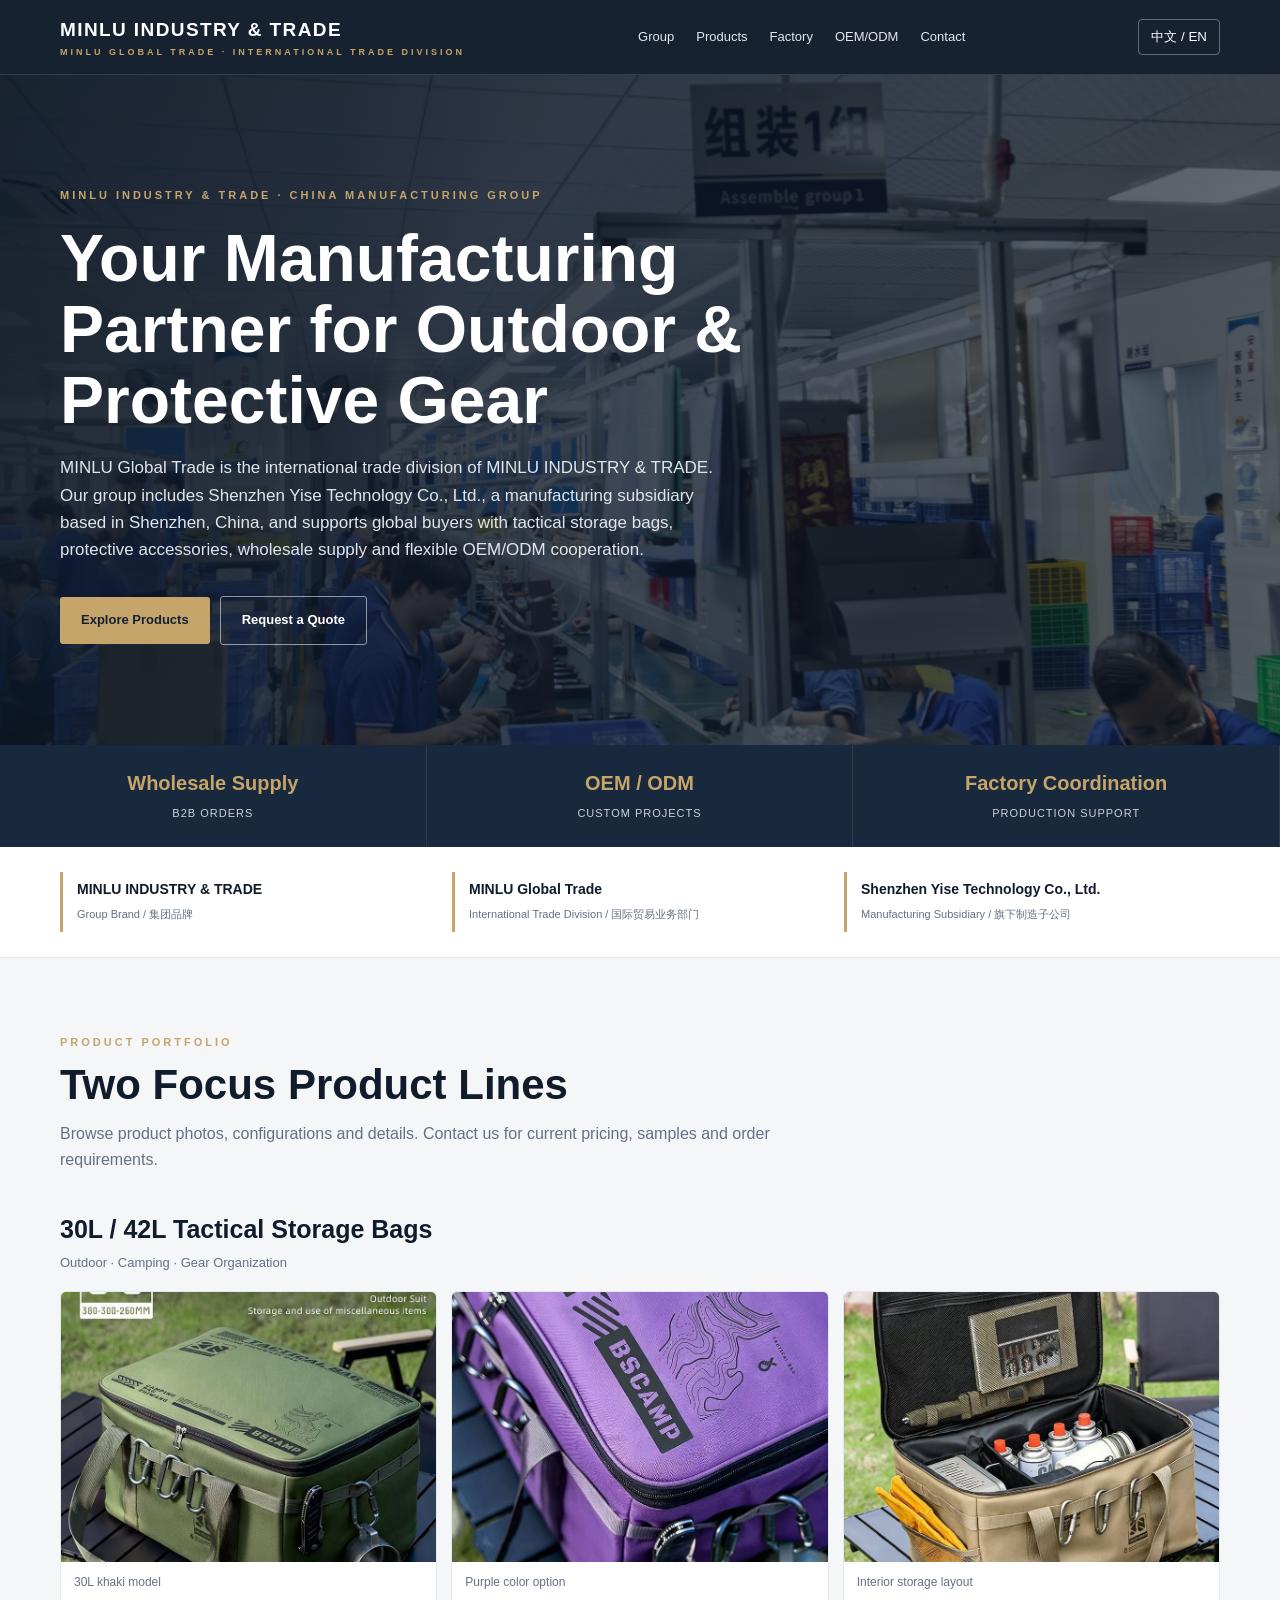
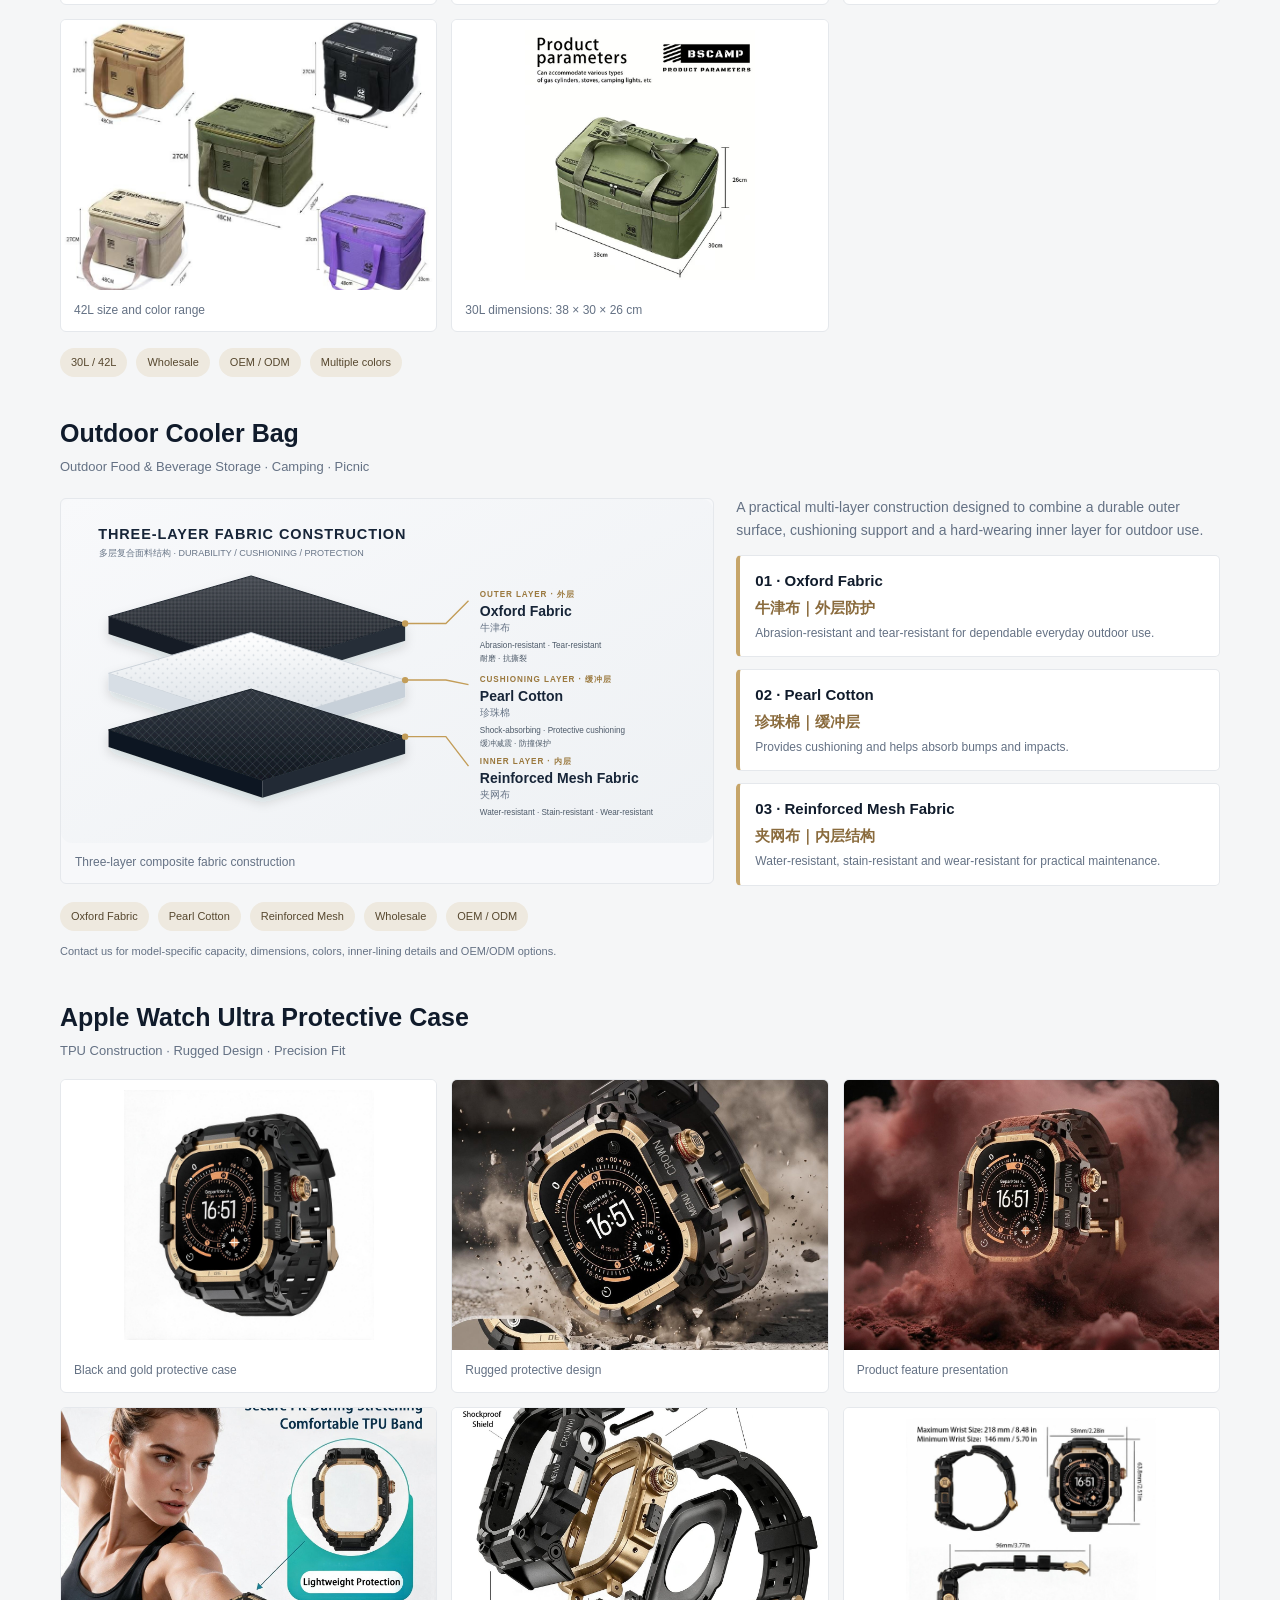
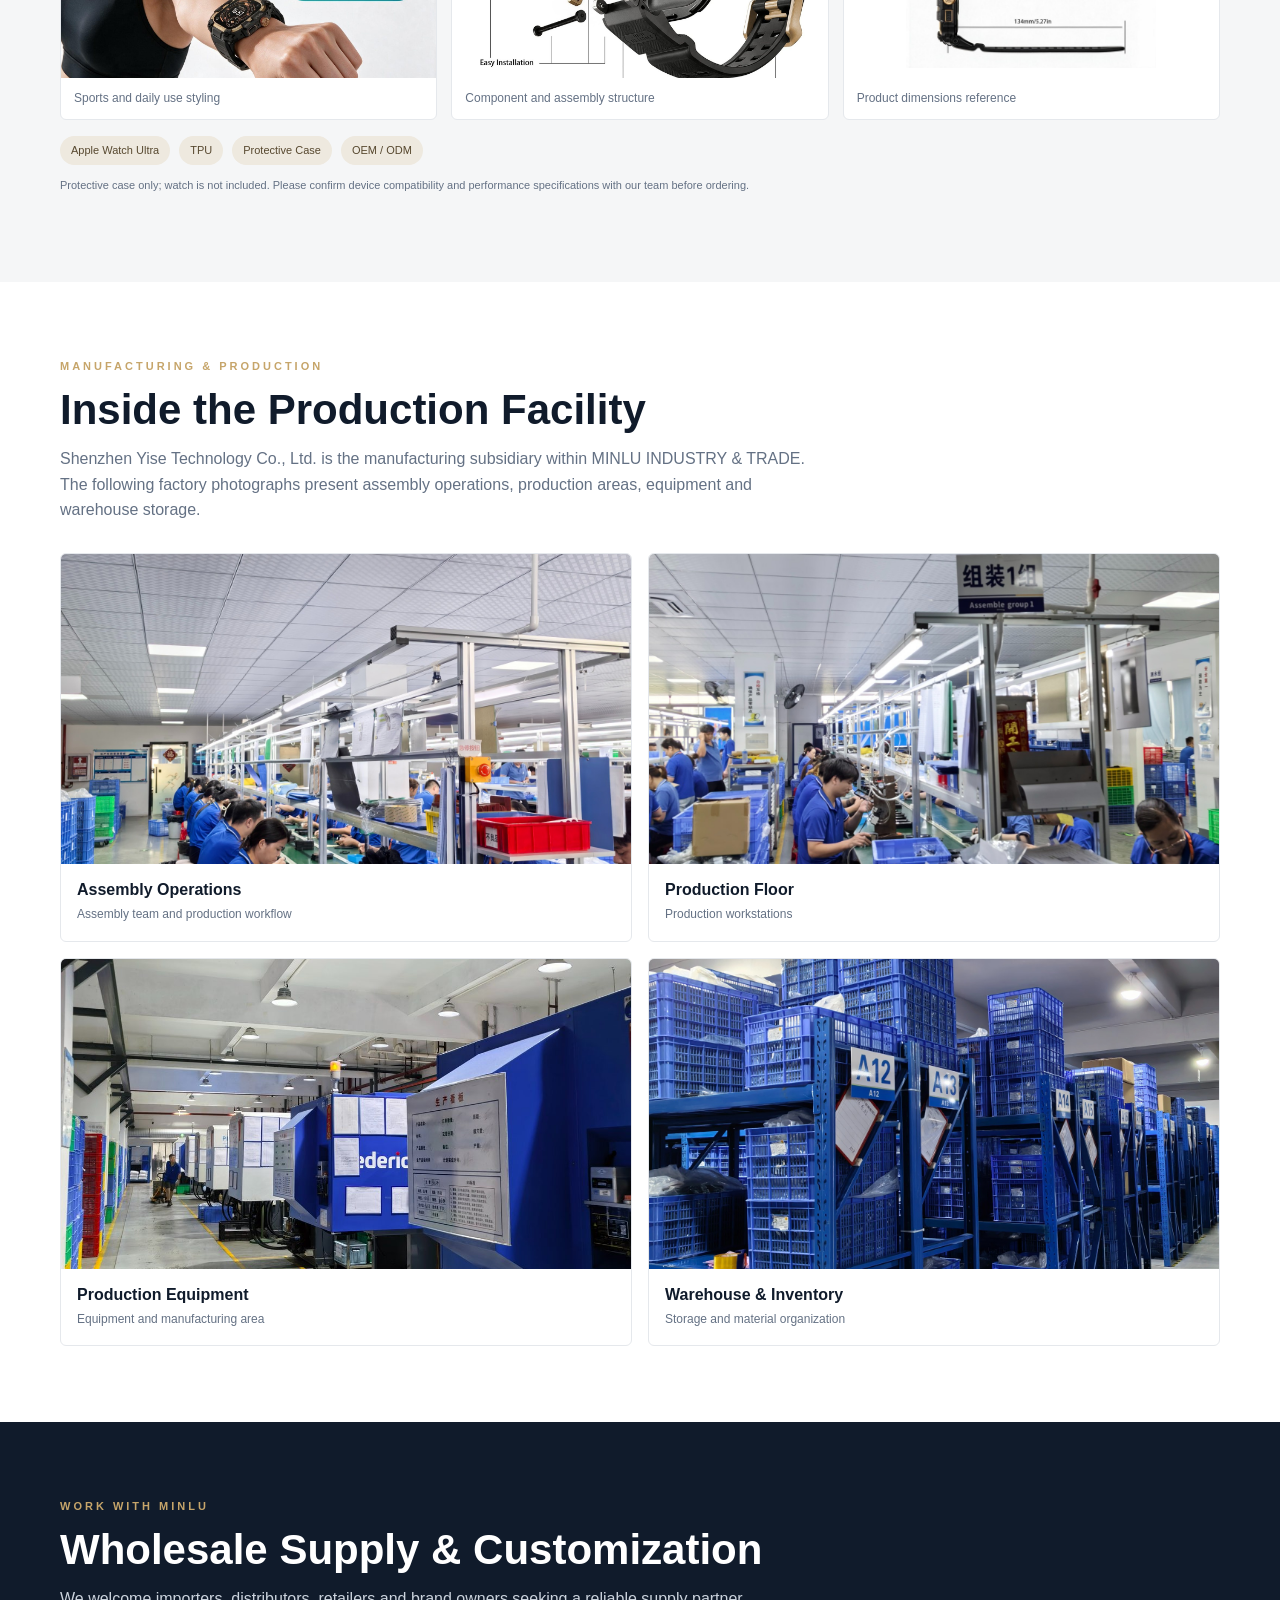
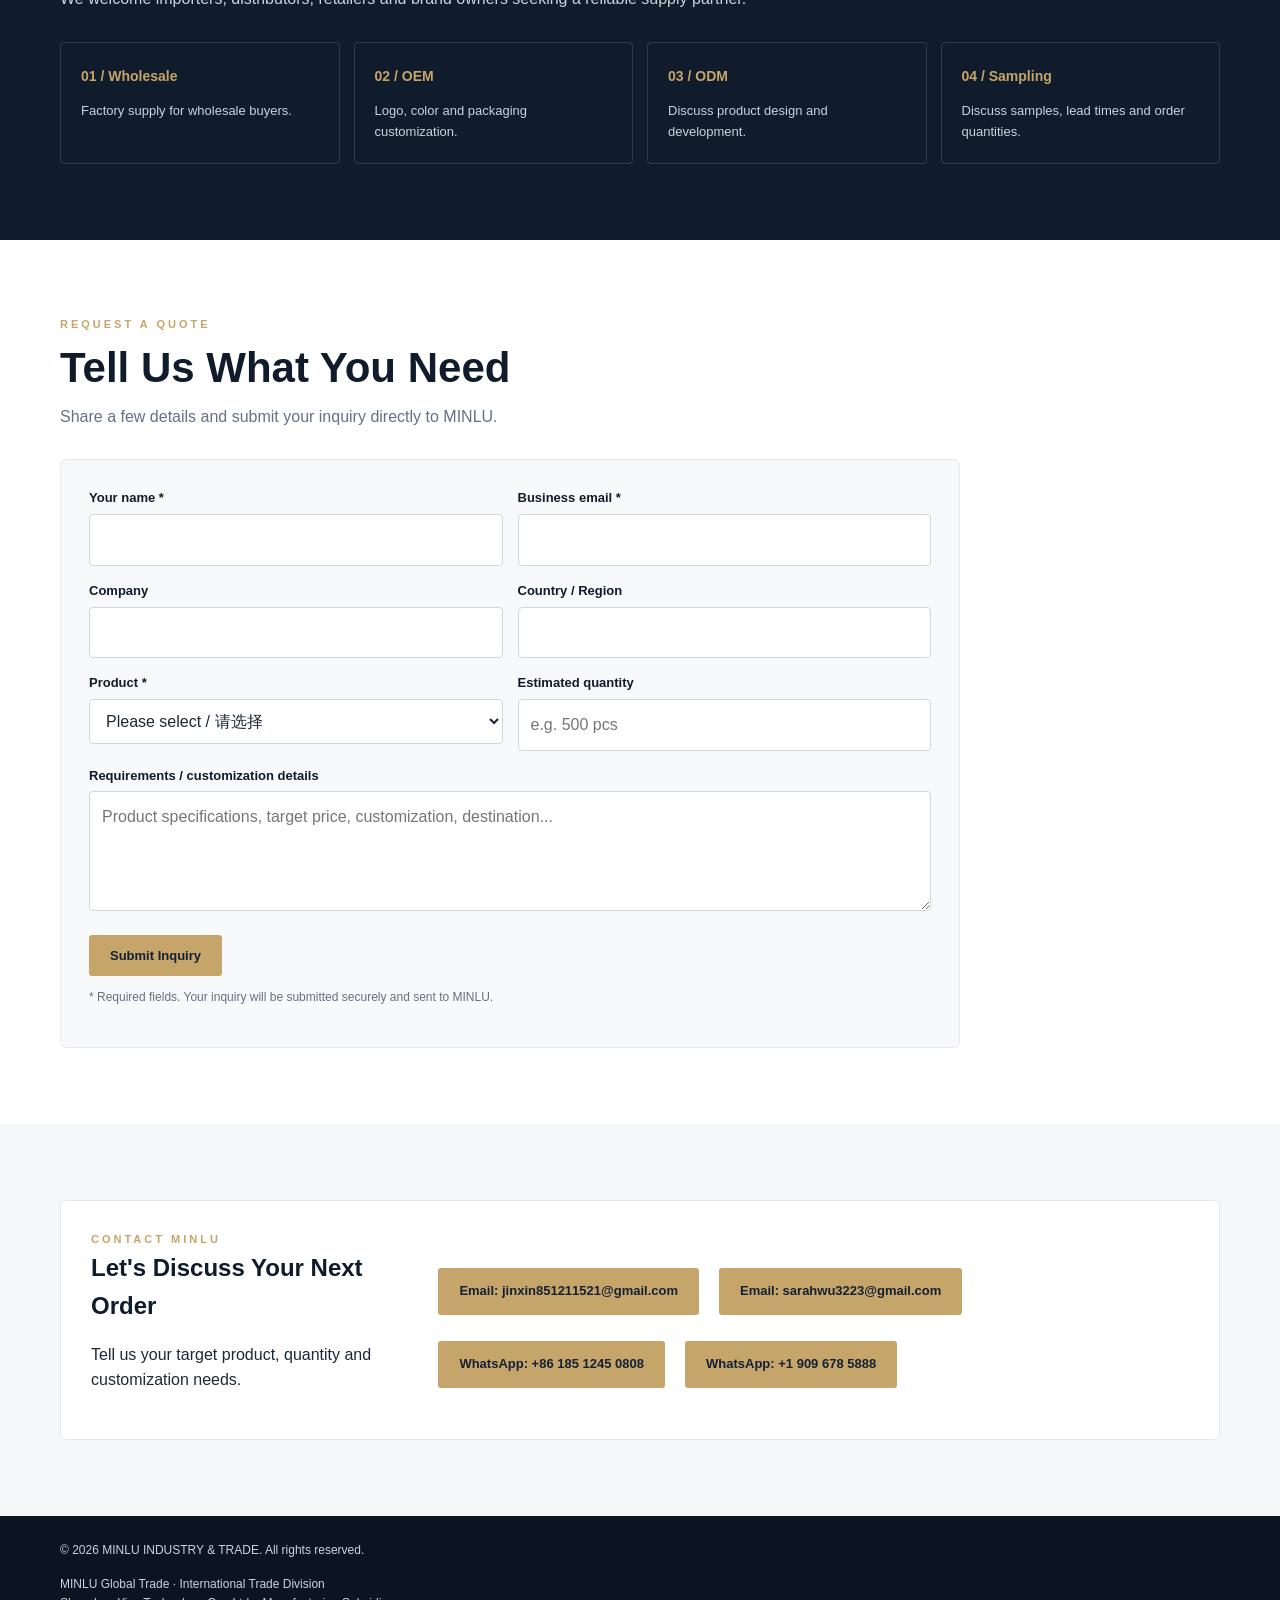
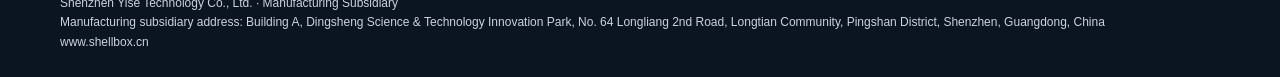
==== index.html @ e78713aa "Add outdoor cooler bag material section to MINLU website" ====
<!doctype html>
<html lang="en">
<head>
<meta charset="utf-8"><meta name="viewport" content="width=device-width, initial-scale=1">
<meta name="description" content="MINLU INDUSTRY & TRADE connects global B2B buyers with MINLU Global Trade, its international trade division, and Shenzhen Yise Technology Co., Ltd., its manufacturing subsidiary. Wholesale and OEM/ODM enquiries welcome.">
<meta name="robots" content="index,follow,max-image-preview:large">
<link rel="canonical" href="https://sarahwu3223.github.io/GLOBAL-TRADE-EMPIRE/">
<meta property="og:type" content="website">
<meta property="og:site_name" content="MINLU INDUSTRY &amp; TRADE">
<meta property="og:title" content="MINLU INDUSTRY &amp; TRADE | MINLU Global Trade — Outdoor Bags &amp; Protective Cases">
<meta property="og:description" content="B2B wholesale and OEM/ODM supply of tactical storage bags, outdoor cooler bags and Apple Watch Ultra protective cases for importers, distributors and retailers.">
<meta property="og:url" content="https://sarahwu3223.github.io/GLOBAL-TRADE-EMPIRE/">
<meta property="og:image" content="https://sarahwu3223.github.io/GLOBAL-TRADE-EMPIRE/bag-30l-khaki.jpg">
<meta name="twitter:card" content="summary_large_image">
<meta name="twitter:title" content="MINLU INDUSTRY &amp; TRADE | MINLU Global Trade — Outdoor Bags &amp; Protective Cases">
<meta name="twitter:description" content="B2B wholesale and OEM/ODM supply of tactical storage bags and Apple Watch Ultra protective cases.">
<meta name="twitter:image" content="https://sarahwu3223.github.io/GLOBAL-TRADE-EMPIRE/bag-30l-khaki.jpg">
<title>MINLU INDUSTRY &amp; TRADE | MINLU Global Trade — Tactical Storage Bags &amp; Protective Cases</title>
<script type="application/ld+json">
{
  "@context": "https://schema.org",
  "@type": "Organization",
  "name": "MINLU INDUSTRY & TRADE",
  "alternateName": "MINLU Global Trade",
  "department": {
    "@type": "Organization",
    "name": "MINLU Global Trade",
    "description": "International trade division of MINLU INDUSTRY & TRADE",
    "url": "https://sarahwu3223.github.io/GLOBAL-TRADE-EMPIRE/"
  },
  "subOrganization": {
    "@type": "Organization",
    "name": "Shenzhen Yise Technology Co., Ltd.",
    "description": "Manufacturing subsidiary within MINLU INDUSTRY & TRADE",
    "url": "https://www.shellbox.cn",
    "address": {
      "@type": "PostalAddress",
      "streetAddress": "Building A, Dingsheng Science & Technology Innovation Park, No. 64 Longliang 2nd Road, Longtian Community",
      "addressLocality": "Shenzhen",
      "addressRegion": "Guangdong",
      "addressCountry": "CN"
    }
  },
  "url": "https://sarahwu3223.github.io/GLOBAL-TRADE-EMPIRE/",
  "description": "China-based B2B supplier of tactical storage bags and Apple Watch Ultra protective cases, offering wholesale supply and OEM/ODM cooperation.",
  "areaServed": [
    {"@type": "Country", "name": "United States"},
    {"@type": "Country", "name": "Canada"}
  ],
  "knowsAbout": [
    "30L tactical storage bags",
    "Outdoor storage bags",
    "Apple Watch Ultra protective cases",
    "Wholesale supply",
    "OEM and ODM"
  ]
}
</script>
<style>
:root{--navy:#101b2b;--navy2:#18283d;--gold:#c6a56a;--ink:#1d2733;--muted:#647184;--paper:#f5f6f7;--line:#e5e8ec}*{box-sizing:border-box}html{scroll-behavior:smooth}body{margin:0;font-family:Inter,Arial,Helvetica,sans-serif;color:var(--ink);line-height:1.6;background:#fff}a{color:inherit;text-decoration:none}.wrap{width:min(1160px,92%);margin:auto}header{position:sticky;top:0;z-index:20;background:rgba(16,27,43,.97);color:white;border-bottom:1px solid #ffffff20}.nav{min-height:74px;display:flex;align-items:center;justify-content:space-between;gap:20px}.brand{font-size:19px;font-weight:800;letter-spacing:1.4px}.brand small{display:block;font-size:9px;letter-spacing:3px;color:var(--gold)}nav{display:flex;gap:22px;align-items:center;font-size:13px;color:#e4e8ed}nav a:hover{color:var(--gold)}.lang{border:1px solid #ffffff55;background:transparent;color:white;padding:8px 12px;border-radius:4px;cursor:pointer}.hero{background:linear-gradient(100deg,rgba(12,23,37,.93),rgba(12,23,37,.62)),url('factory-production-line.jpg') center 48%/cover;color:white;padding:112px 0 100px}.eyebrow{color:var(--gold);letter-spacing:3px;text-transform:uppercase;font-size:11px;font-weight:700}.hero h1{font-size:clamp(38px,5.2vw,66px);line-height:1.08;max-width:800px;margin:18px 0}.hero p{max-width:670px;color:#e0e5eb;font-size:17px}.btn{display:inline-block;padding:13px 21px;background:var(--gold);color:#142033;font-weight:800;border-radius:3px;margin:16px 10px 0 0;font-size:13px}.btn.outline{background:transparent;color:white;border:1px solid #ffffff88}.stats{display:grid;grid-template-columns:repeat(3,1fr);background:var(--navy2);color:white}.stat{padding:22px 12px;text-align:center;border-right:1px solid #ffffff18}.stat strong{display:block;font-size:20px;color:var(--gold)}.stat span{font-size:11px;color:#cbd3dd;letter-spacing:1px;text-transform:uppercase}section{padding:76px 0}.section-head{max-width:760px;margin-bottom:30px}.section-head h2{font-size:clamp(28px,3.5vw,42px);line-height:1.15;margin:10px 0 12px;color:var(--navy)}.section-head p{color:var(--muted);margin:0}.products{background:var(--paper)}.product-block{margin:36px 0 0}.product-title{display:flex;justify-content:space-between;align-items:end;gap:20px;margin-bottom:18px}.product-title h3{font-size:25px;color:var(--navy);margin:0}.product-title p{color:var(--muted);font-size:13px;margin:4px 0 0}.gallery{display:grid;grid-template-columns:repeat(3,minmax(0,1fr));gap:14px}.gallery figure{margin:0;background:white;border:1px solid var(--line);border-radius:6px;overflow:hidden}.gallery img{display:block;width:100%;height:270px;object-fit:cover;background:#fff}.gallery .contain{object-fit:contain;padding:10px}.gallery figcaption{padding:11px 13px;font-size:12px;color:var(--muted)}.product-info{display:flex;flex-wrap:wrap;gap:9px;margin-top:16px}.tag{background:#eee9df;color:#57482f;border-radius:20px;padding:6px 11px;font-size:11px}.factory-grid{display:grid;grid-template-columns:repeat(2,minmax(0,1fr));gap:16px}.factory-card{border:1px solid var(--line);border-radius:6px;overflow:hidden}.factory-card img{display:block;width:100%;height:310px;object-fit:cover}.factory-card div{padding:13px 16px}.factory-card b{color:var(--navy)}.factory-card p{font-size:12px;color:var(--muted);margin:3px 0}.capabilities{background:var(--navy);color:white}.capabilities .section-head h2{color:white}.capabilities .section-head p{color:#cbd3dd}.cap-grid{display:grid;grid-template-columns:repeat(4,1fr);gap:14px}.cap{border:1px solid #ffffff25;padding:20px;border-radius:4px}.cap strong{color:var(--gold);font-size:14px}.cap p{color:#cbd3dd;font-size:13px;margin-bottom:0}.contact{background:#f5f6f7}.contact-box{background:white;padding:30px;border:1px solid var(--line);border-radius:5px;display:flex;justify-content:space-between;align-items:center;gap:25px}.contact-box h2{margin:0;color:var(--navy)}footer{background:#0b1421;color:#cbd3dd;padding:25px 0;font-size:12px}footer .wrap{display:flex;justify-content:space-between;gap:15px;flex-wrap:wrap}.zh{display:none}body.cn .en{display:none}body.cn .zh{display:inline}body.cn .zh.block{display:block}body.cn .en.block{display:none}.group-bar{padding:25px 0;background:#fff;border-bottom:1px solid var(--line)}.group-bar .wrap{display:grid;grid-template-columns:repeat(3,minmax(0,1fr));gap:16px}.group-unit{border-left:3px solid var(--gold);padding:6px 0 6px 14px}.group-unit b{display:block;color:var(--navy);font-size:14px}.group-unit span{font-size:11px;color:var(--muted)}.note{font-size:11px;color:var(--muted);margin-top:12px}
@media(max-width:760px){.group-bar .wrap{grid-template-columns:1fr}.nav{padding:13px 0;flex-wrap:wrap}nav{order:3;width:100%;overflow:auto;gap:16px;padding-bottom:4px}.hero{padding:75px 0}.stats{grid-template-columns:1fr}.gallery{grid-template-columns:repeat(2,minmax(0,1fr))}.gallery img{height:210px}.factory-grid{grid-template-columns:1fr}.factory-card img{height:240px}.cap-grid{grid-template-columns:repeat(2,1fr)}section{padding:55px 0}.contact-box{display:block}.product-title{display:block}}

.inquiry{background:#fff}.inquiry-card{max-width:900px;background:#f8f9fa;border:1px solid var(--line);border-radius:7px;padding:28px}.inquiry-grid{display:grid;grid-template-columns:repeat(2,minmax(0,1fr));gap:15px}.inquiry-field label{display:block;font-size:13px;font-weight:700;color:var(--navy);margin-bottom:5px}.inquiry-field input,.inquiry-field select,.inquiry-field textarea{width:100%;padding:12px;border:1px solid #cfd6df;border-radius:4px;background:white;font:inherit;color:var(--ink)}.inquiry-field textarea{min-height:120px;resize:vertical}.inquiry-field.full{grid-column:1/-1}.inquiry-submit{border:0;cursor:pointer}.inquiry-hint{font-size:12px;color:var(--muted);margin:12px 0 0}
@media(max-width:760px){.inquiry-grid{grid-template-columns:1fr}.inquiry-field.full{grid-column:auto}.inquiry-card{padding:18px}}

.material-layout{display:grid;grid-template-columns:minmax(0,1.15fr) minmax(280px,.85fr);gap:22px;align-items:center;margin-top:18px}.material-visual{margin:0;background:#f7f8fa;border:1px solid var(--line);border-radius:6px;overflow:hidden}.material-visual img{display:block;width:100%;height:auto;object-fit:contain}.material-visual figcaption{padding:10px 14px;color:var(--muted);font-size:12px}.material-copy{display:grid;gap:12px}.material-intro{color:var(--muted);font-size:14px;margin-bottom:2px}.material-layer{border:1px solid var(--line);border-left:4px solid var(--gold);border-radius:5px;padding:13px 15px;background:#fff}.material-layer h4{margin:0 0 4px;color:var(--navy);font-size:15px}.material-layer p{margin:0;color:var(--muted);font-size:12px}.material-layer .cn{display:block;color:#8a6b3d;margin-top:3px}
@media(max-width:760px){.material-layout{grid-template-columns:1fr}}
</style>
</head>
<body>
<header><div class="wrap nav"><a class="brand" href="#top">MINLU INDUSTRY &amp; TRADE<small>MINLU GLOBAL TRADE · INTERNATIONAL TRADE DIVISION</small></a><nav><a href="#group"><span class="en">Group</span><span class="zh">集团介绍</span></a><a href="#products"><span class="en">Products</span><span class="zh">产品中心</span></a><a href="#factory"><span class="en">Factory</span><span class="zh">工厂实力</span></a><a href="#custom"><span class="en">OEM/ODM</span><span class="zh">定制服务</span></a><a href="#contact"><span class="en">Contact</span><span class="zh">联系我们</span></a></nav><button class="lang" onclick="toggleLang()">中文 / EN</button></div></header>
<main id="top">
<div class="hero"><div class="wrap"><div class="eyebrow"><span class="en">MINLU INDUSTRY & TRADE · CHINA MANUFACTURING GROUP</span><span class="zh">中国制造 · 全球供货</span></div><h1><span class="en">Your Manufacturing Partner for Outdoor & Protective Gear</span><span class="zh">户外装备与防护产品制造合作伙伴</span></h1><p><span class="en">MINLU Global Trade is the international trade division of MINLU INDUSTRY & TRADE. Our group includes Shenzhen Yise Technology Co., Ltd., a manufacturing subsidiary based in Shenzhen, China, and supports global buyers with tactical storage bags, protective accessories, wholesale supply and flexible OEM/ODM cooperation.</span><span class="zh">MINLU Global Trade 是 MINLU INDUSTRY & TRADE 旗下国际贸易业务部门。集团旗下拥有位于中国深圳的制造子公司深圳市艺色科技有限公司，面向全球采购商提供战术收纳包、防护配件、批发供货及灵活的 OEM/ODM 合作服务。</span></p><a class="btn" href="#products"><span class="en">Explore Products</span><span class="zh">查看产品</span></a><a class="btn outline" href="#inquiry"><span class="en">Request a Quote</span><span class="zh">获取报价</span></a></div></div>
<div class="stats"><div class="stat"><strong>Wholesale Supply</strong><span><span class="en">B2B Orders</span><span class="zh">批发供货</span></span></div><div class="stat"><strong>OEM / ODM</strong><span><span class="en">Custom Projects</span><span class="zh">产品定制</span></span></div><div class="stat"><strong>Factory Coordination</strong><span><span class="en">Production Support</span><span class="zh">生产对接</span></span></div></div>
<div class="group-bar" id="group"><div class="wrap"><div class="group-unit"><b>MINLU INDUSTRY &amp; TRADE</b><span>Group Brand / 集团品牌</span></div><div class="group-unit"><b>MINLU Global Trade</b><span>International Trade Division / 国际贸易业务部门</span></div><div class="group-unit"><b>Shenzhen Yise Technology Co., Ltd.</b><span>Manufacturing Subsidiary / 旗下制造子公司</span></div></div></div>
<section class="products" id="products"><div class="wrap"><div class="section-head"><div class="eyebrow">PRODUCT PORTFOLIO</div><h2><span class="en">Two Focus Product Lines</span><span class="zh">两大核心产品系列</span></h2><p><span class="en">Browse product photos, configurations and details. Contact us for current pricing, samples and order requirements.</span><span class="zh">查看产品实拍、款式及细节。欢迎咨询最新价格、样品及订单要求。</span></p></div>
<div class="product-block"><div class="product-title"><div><h3>30L / 42L Tactical Storage Bags</h3><p><span class="en">Outdoor · Camping · Gear Organization</span><span class="zh">户外 · 露营 · 装备收纳</span></p></div></div><div class="gallery">
<figure><img src="bag-30l-khaki.jpg" alt="Khaki 30L tactical storage bag"><figcaption><span class="en">30L khaki model</span><span class="zh">30L 卡其色款</span></figcaption></figure>
<figure><img src="bag-30l-purple.jpg" alt="Purple tactical storage bag"><figcaption><span class="en">Purple color option</span><span class="zh">紫色款式</span></figcaption></figure>
<figure><img src="bag-30l-interior.jpg" alt="Interior compartments and storage capacity"><figcaption><span class="en">Interior storage layout</span><span class="zh">内部收纳空间</span></figcaption></figure>
<figure><img src="bag-42l-colors.jpg" alt="42L storage bag color range"><figcaption><span class="en">42L size and color range</span><span class="zh">42L 尺寸及颜色选择</span></figcaption></figure>
<figure><img class="contain" src="bag-30l-dimensions.jpg" alt="30L tactical storage bag dimensions"><figcaption><span class="en">30L dimensions: 38 × 30 × 26 cm</span><span class="zh">30L 尺寸：38 × 30 × 26 厘米</span></figcaption></figure>
</div><div class="product-info"><span class="tag">30L / 42L</span><span class="tag">Wholesale</span><span class="tag">OEM / ODM</span><span class="tag"><span class="en">Multiple colors</span><span class="zh">多种颜色</span></span></div></div>
<div class="product-block"><div class="product-title"><div><h3>Outdoor Cooler Bag</h3><p><span class="en">Outdoor Food & Beverage Storage · Camping · Picnic</span><span class="zh">户外保温收纳 · 食品饮料收纳 · 露营野餐</span></p></div></div><div class="material-layout"><figure class="material-visual"><img src="cooler-bag-materials.svg" alt="Three-layer protective fabric construction: Oxford fabric, pearl cotton and reinforced mesh fabric"><figcaption><span class="en">Three-layer composite fabric construction</span><span class="zh">三层复合面料结构示意</span></figcaption></figure><div class="material-copy"><div class="material-intro"><span class="en">A practical multi-layer construction designed to combine a durable outer surface, cushioning support and a hard-wearing inner layer for outdoor use.</span><span class="zh">采用多层复合结构，结合外层耐用防护、中间缓冲支撑及内层耐磨材质，满足户外使用需求。</span></div><div class="material-layer"><h4>01 · Oxford Fabric <span class="cn">牛津布｜外层防护</span></h4><p><span class="en">Abrasion-resistant and tear-resistant for dependable everyday outdoor use.</span><span class="zh">耐磨、抗撕裂，提升产品外层耐用性。</span></p></div><div class="material-layer"><h4>02 · Pearl Cotton <span class="cn">珍珠棉｜缓冲层</span></h4><p><span class="en">Provides cushioning and helps absorb bumps and impacts.</span><span class="zh">提供缓冲减震作用，帮助减轻碰撞带来的影响。</span></p></div><div class="material-layer"><h4>03 · Reinforced Mesh Fabric <span class="cn">夹网布｜内层结构</span></h4><p><span class="en">Water-resistant, stain-resistant and wear-resistant for practical maintenance.</span><span class="zh">具备防水、耐污、耐磨特性，便于日常维护。</span></p></div></div></div><div class="product-info"><span class="tag">Oxford Fabric</span><span class="tag">Pearl Cotton</span><span class="tag">Reinforced Mesh</span><span class="tag">Wholesale</span><span class="tag">OEM / ODM</span></div><p class="note"><span class="en">Contact us for model-specific capacity, dimensions, colors, inner-lining details and OEM/ODM options.</span><span class="zh">欢迎咨询具体款式的容量、尺寸、颜色、内衬细节及 OEM/ODM 定制方案。</span></p></div>
<div class="product-block"><div class="product-title"><div><h3>Apple Watch Ultra Protective Case</h3><p><span class="en">TPU Construction · Rugged Design · Precision Fit</span><span class="zh">TPU 结构 · 坚固设计 · 精密贴合</span></p></div></div><div class="gallery">
<figure><img class="contain" src="watch-case-main.jpg" alt="Apple Watch Ultra protective case main product image"><figcaption><span class="en">Black and gold protective case</span><span class="zh">黑金款保护壳</span></figcaption></figure>
<figure><img src="watch-case-protection.jpg" alt="Protective case drop protection product image"><figcaption><span class="en">Rugged protective design</span><span class="zh">坚固防护设计</span></figcaption></figure>
<figure><img src="watch-case-dust.jpg" alt="Protective case dust protection product image"><figcaption><span class="en">Product feature presentation</span><span class="zh">产品功能展示</span></figcaption></figure>
<figure><img src="watch-case-sport.jpg" alt="Protective case sports use"><figcaption><span class="en">Sports and daily use styling</span><span class="zh">运动及日常佩戴展示</span></figcaption></figure>
<figure><img src="watch-case-exploded.jpg" alt="Protective case exploded assembly view"><figcaption><span class="en">Component and assembly structure</span><span class="zh">组件及装配结构</span></figcaption></figure>
<figure><img class="contain" src="watch-case-size.jpg" alt="Protective case size reference"><figcaption><span class="en">Product dimensions reference</span><span class="zh">产品尺寸参考</span></figcaption></figure>
</div><div class="product-info"><span class="tag">Apple Watch Ultra</span><span class="tag">TPU</span><span class="tag">Protective Case</span><span class="tag">OEM / ODM</span></div><p class="note"><span class="en">Protective case only; watch is not included. Please confirm device compatibility and performance specifications with our team before ordering.</span><span class="zh">产品仅为保护壳，不包含手表。下单前请与我们确认适配型号及性能规格。</span></p></div>
</div></section>
<section id="factory"><div class="wrap"><div class="section-head"><div class="eyebrow">MANUFACTURING & PRODUCTION</div><h2><span class="en">Inside the Production Facility</span><span class="zh">生产现场与工厂实力</span></h2><p><span class="en">Shenzhen Yise Technology Co., Ltd. is the manufacturing subsidiary within MINLU INDUSTRY & TRADE. The following factory photographs present assembly operations, production areas, equipment and warehouse storage.</span><span class="zh">深圳市艺色科技有限公司是 MINLU INDUSTRY & TRADE 旗下制造子公司。以下照片展示装配作业、生产区域、设备及仓储环境。</span></p></div><div class="factory-grid">
<div class="factory-card"><img src="factory-assembly-line.jpg" alt="Factory assembly line"><div><b><span class="en">Assembly Operations</span><span class="zh">产品装配作业</span></b><p><span class="en">Assembly team and production workflow</span><span class="zh">装配团队及生产流程</span></p></div></div>
<div class="factory-card"><img src="factory-production-line.jpg" alt="Factory production floor"><div><b><span class="en">Production Floor</span><span class="zh">生产车间</span></b><p><span class="en">Production workstations</span><span class="zh">生产工位现场</span></p></div></div>
<div class="factory-card"><img src="factory-equipment.jpg" alt="Factory equipment"><div><b><span class="en">Production Equipment</span><span class="zh">生产设备</span></b><p><span class="en">Equipment and manufacturing area</span><span class="zh">设备及制造区域</span></p></div></div>
<div class="factory-card"><img src="factory-warehouse.jpg" alt="Factory warehouse"><div><b><span class="en">Warehouse & Inventory</span><span class="zh">仓储与库存</span></b><p><span class="en">Storage and material organization</span><span class="zh">仓储及物料管理</span></p></div></div>
</div></div></section>
<section class="capabilities" id="custom"><div class="wrap"><div class="section-head"><div class="eyebrow">WORK WITH MINLU</div><h2><span class="en">Wholesale Supply & Customization</span><span class="zh">批发供货与定制合作</span></h2><p><span class="en">We welcome importers, distributors, retailers and brand owners seeking a reliable supply partner.</span><span class="zh">欢迎进口商、经销商、零售商及品牌客户洽谈供货与定制合作。</span></p></div><div class="cap-grid"><div class="cap"><strong>01 / Wholesale</strong><p><span class="en">Factory supply for wholesale buyers.</span><span class="zh">面向批发采购商供货。</span></p></div><div class="cap"><strong>02 / OEM</strong><p><span class="en">Logo, color and packaging customization.</span><span class="zh">支持 Logo、颜色及包装定制。</span></p></div><div class="cap"><strong>03 / ODM</strong><p><span class="en">Discuss product design and development.</span><span class="zh">支持产品设计与开发需求沟通。</span></p></div><div class="cap"><strong>04 / Sampling</strong><p><span class="en">Discuss samples, lead times and order quantities.</span><span class="zh">可沟通样品、交期及采购数量。</span></p></div></div></div></section>
<section class="inquiry" id="inquiry"><div class="wrap"><div class="section-head"><div class="eyebrow">REQUEST A QUOTE</div><h2><span class="en">Tell Us What You Need</span><span class="zh">提交您的采购需求</span></h2><p><span class="en">Share a few details and submit your inquiry directly to MINLU.</span><span class="zh">填写以下信息并提交，您的询价将直接发送给 MINLU。</span></p></div><div class="inquiry-card"><form id="quoteForm" action="https://formspree.io/f/xrpqzlgv" method="POST"><div class="inquiry-grid"><div class="inquiry-field"><label for="q-name"><span class="en">Your name *</span><span class="zh">姓名 *</span></label><input id="q-name" name="name" autocomplete="name" required></div><div class="inquiry-field"><label for="q-email"><span class="en">Business email *</span><span class="zh">联系邮箱 *</span></label><input id="q-email" name="email" type="email" autocomplete="email" required></div><div class="inquiry-field"><label for="q-company"><span class="en">Company</span><span class="zh">公司名称</span></label><input id="q-company" name="company" autocomplete="organization"></div><div class="inquiry-field"><label for="q-country"><span class="en">Country / Region</span><span class="zh">国家 / 地区</span></label><input id="q-country" name="country" autocomplete="country-name"></div><div class="inquiry-field"><label for="q-product"><span class="en">Product *</span><span class="zh">感兴趣的产品 *</span></label><input type="hidden" name="_subject" value="New MINLU website inquiry"><select id="q-product" name="product" required><option value="">Please select / 请选择</option><option>30L / 42L Tactical Storage Bag</option><option>Apple Watch Ultra Protective Case</option><option>Other / OEM / ODM Project</option></select></div><div class="inquiry-field"><label for="q-quantity"><span class="en">Estimated quantity</span><span class="zh">预计采购数量</span></label><input id="q-quantity" name="quantity" placeholder="e.g. 500 pcs"></div><div class="inquiry-field full"><label for="q-message"><span class="en">Requirements / customization details</span><span class="zh">采购需求 / 定制要求</span></label><textarea id="q-message" name="message" placeholder="Product specifications, target price, customization, destination..."></textarea></div></div><button class="btn inquiry-submit" type="submit"><span class="en">Submit Inquiry</span><span class="zh">提交询价</span></button><p class="inquiry-hint"><span class="en">* Required fields. Your inquiry will be submitted securely and sent to MINLU.</span><span class="zh">* 为必填项。提交后，您的询价将通过安全表单服务发送给 MINLU。</span></p><p id="inquiryStatus" class="inquiry-hint" role="status" aria-live="polite"></p></form></div></div></section><section class="contact" id="contact"><div class="wrap contact-box"><div><div class="eyebrow">CONTACT MINLU</div><h2><span class="en">Let's Discuss Your Next Order</span><span class="zh">期待与您洽谈下一笔订单</span></h2><p><span class="en">Tell us your target product, quantity and customization needs.</span><span class="zh">请告诉我们您需要的产品、采购数量及定制要求。</span></p></div><div style="display:flex;flex-wrap:wrap;gap:10px;align-items:center"><a class="btn" href="mailto:jinxin851211521@gmail.com">Email: jinxin851211521@gmail.com</a><a class="btn" href="mailto:sarahwu3223@gmail.com">Email: sarahwu3223@gmail.com</a><a class="btn" href="https://wa.me/8618512450808" target="_blank" rel="noopener">WhatsApp: +86 185 1245 0808</a><a class="btn" href="https://wa.me/19096785888" target="_blank" rel="noopener">WhatsApp: +1 909 678 5888</a></div></div></section>
</main><footer><div class="wrap"><span>© <span id="year"></span> MINLU INDUSTRY &amp; TRADE. All rights reserved.</span><span>MINLU Global Trade · International Trade Division<br>Shenzhen Yise Technology Co., Ltd. · Manufacturing Subsidiary<br>Manufacturing subsidiary address: Building A, Dingsheng Science &amp; Technology Innovation Park, No. 64 Longliang 2nd Road, Longtian Community, Pingshan District, Shenzhen, Guangdong, China<br><a href="https://www.shellbox.cn">www.shellbox.cn</a></span></div></footer>
<script>
function toggleLang(){document.body.classList.toggle('cn');document.documentElement.lang=document.body.classList.contains('cn')?'zh-CN':'en'}
document.getElementById('year').textContent=new Date().getFullYear();
const quoteForm=document.getElementById('quoteForm');
quoteForm.addEventListener('submit',async function(e){
  e.preventDefault();
  const button=quoteForm.querySelector('button[type="submit"]');
  const status=document.getElementById('inquiryStatus');
  const original=button.innerHTML;
  button.disabled=true;
  button.textContent=document.body.classList.contains('cn')?'正在提交…':'Submitting…';
  status.textContent='';
  status.style.color='';
  try{
    const response=await fetch(quoteForm.action,{method:'POST',body:new FormData(quoteForm),headers:{'Accept':'application/json'}});
    if(response.ok){
      quoteForm.reset();
      status.textContent=document.body.classList.contains('cn')?'提交成功！感谢联系 MINLU，我们会尽快回复您。':'Thank you! Your inquiry has been submitted successfully. MINLU will get back to you soon.';
      status.style.color='#18794e';
    }else{
      let detail='';
      try{const data=await response.json();detail=(data.errors||[]).map(x=>x.message).join(' ')}catch(_){}
      throw new Error(detail||'Submission failed');
    }
  }catch(err){
    status.textContent=document.body.classList.contains('cn')?'提交暂时未成功，请稍后重试，或直接通过页面上的邮箱/WhatsApp 联系我们。':'Your inquiry could not be submitted. Please try again or contact us using the email or WhatsApp details on this page.';
    status.style.color='#b42318';
  }finally{
    button.disabled=false;
    button.innerHTML=original;
  }
});
</script>
</body></html>
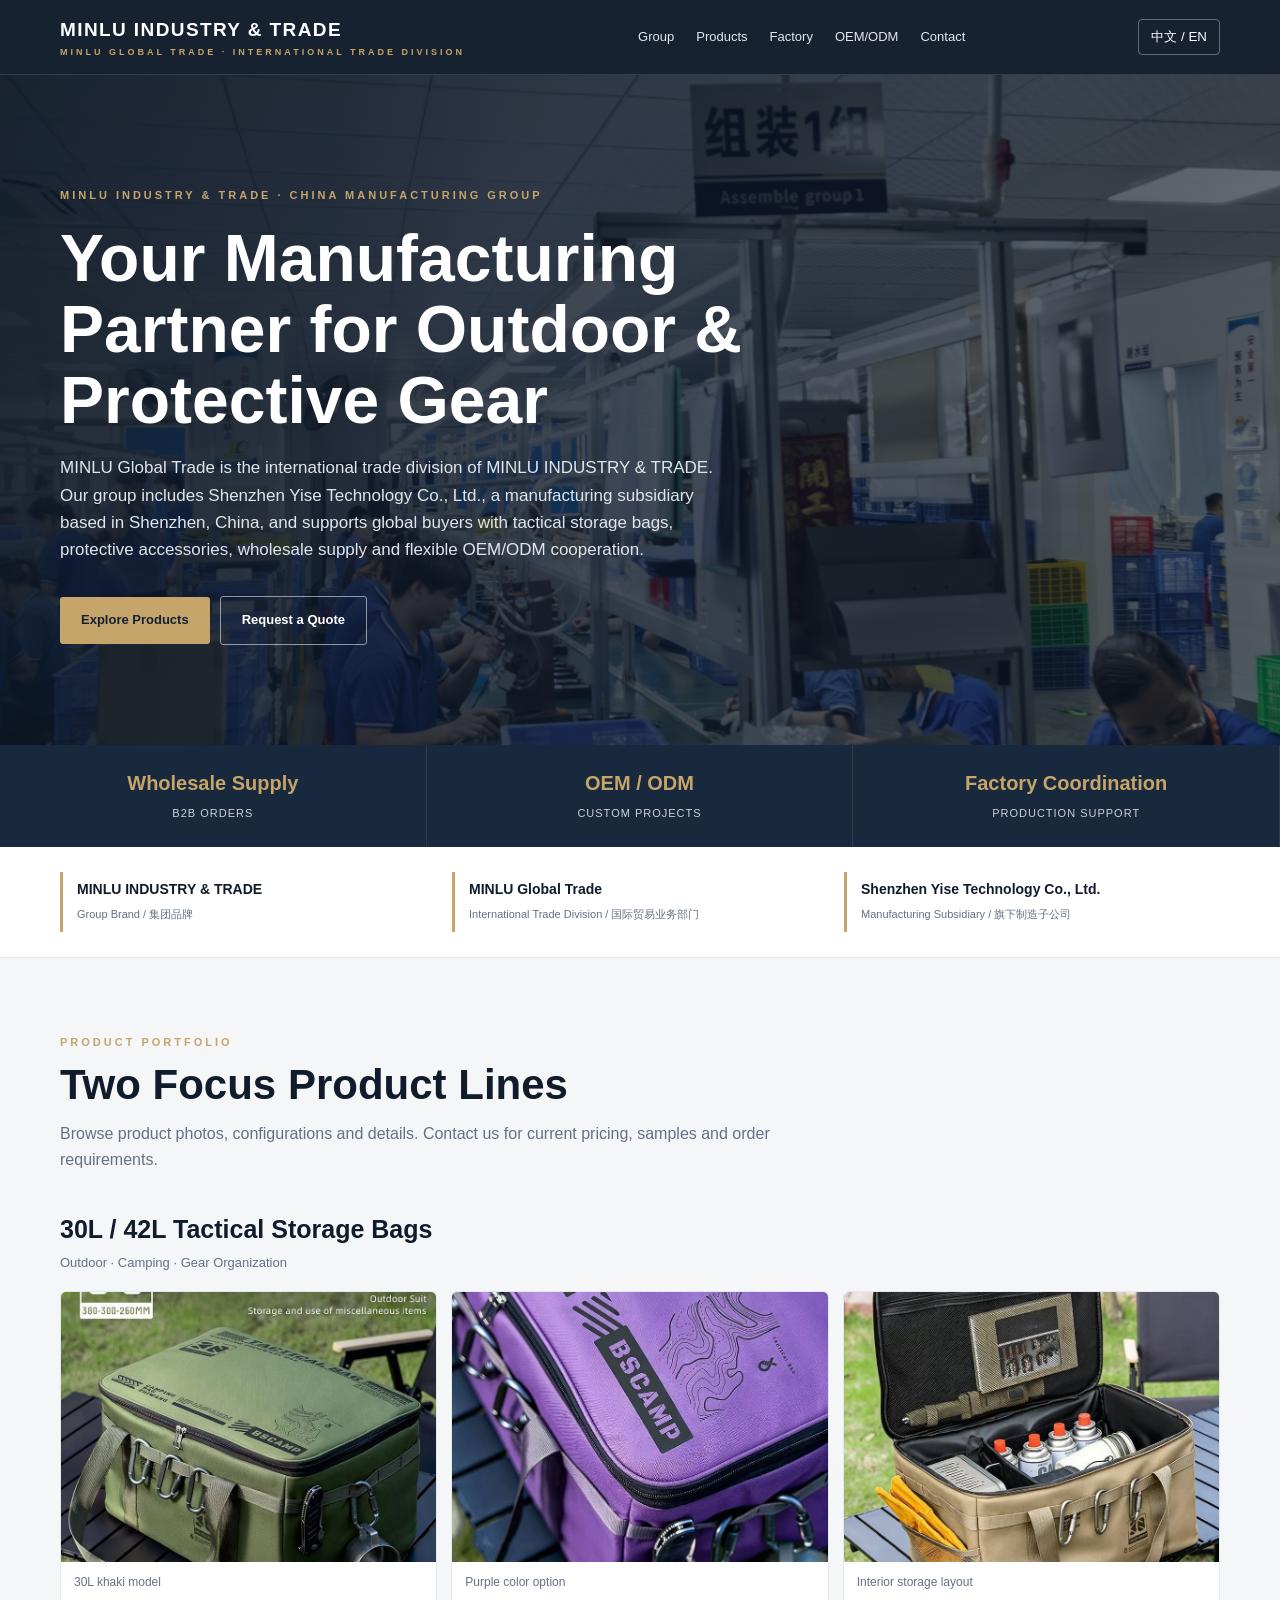
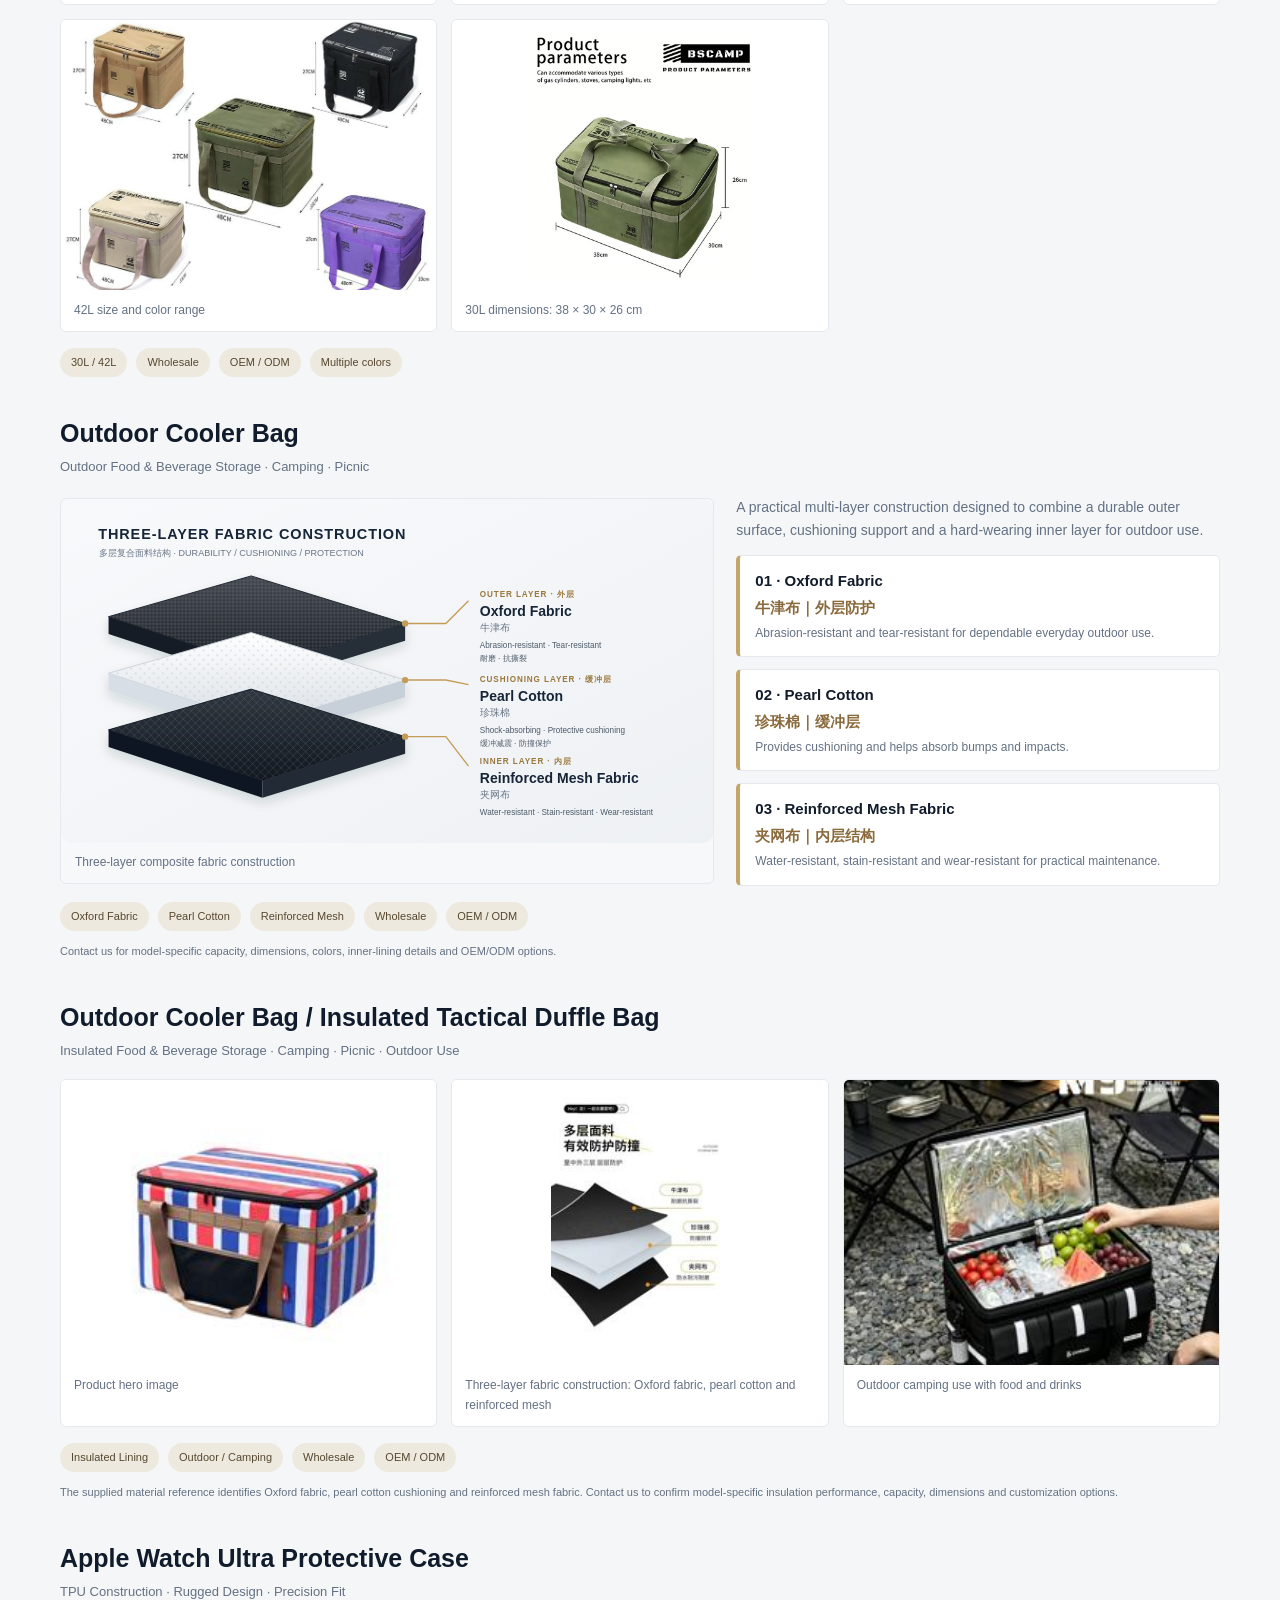
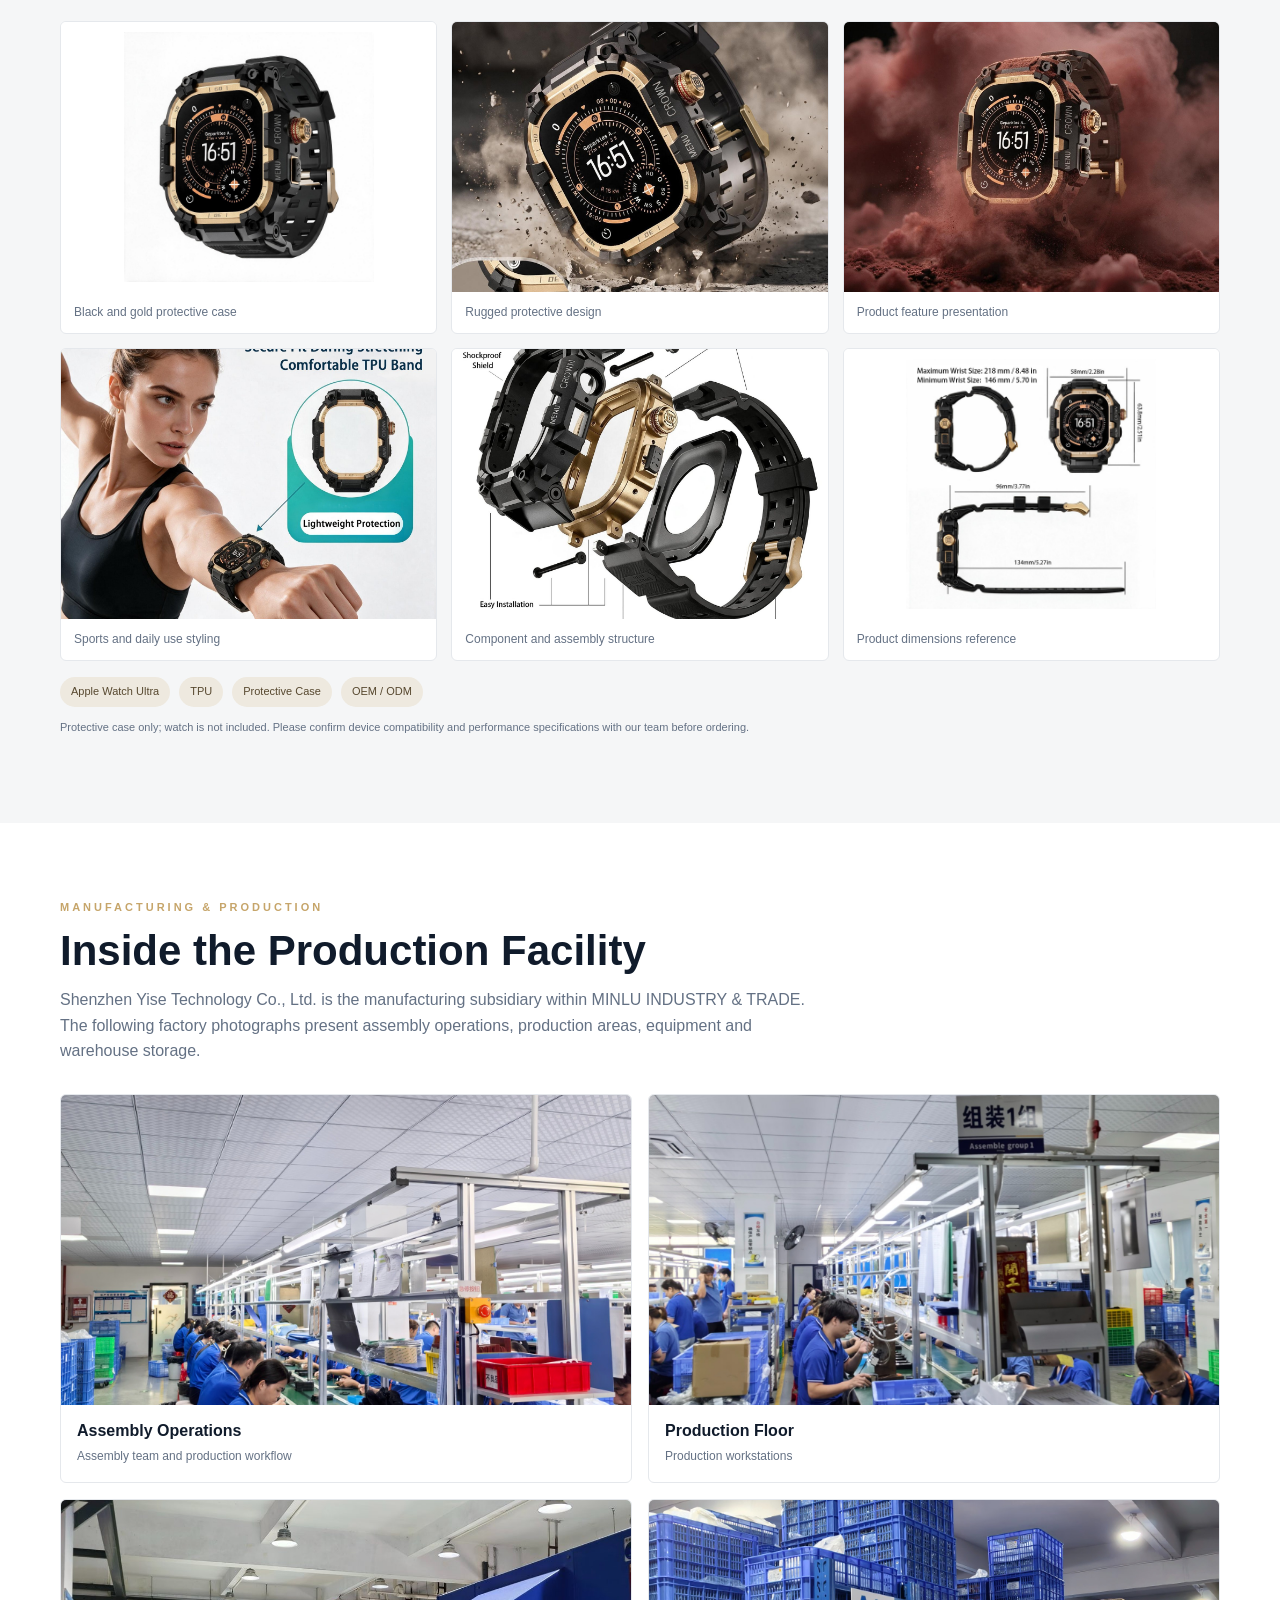
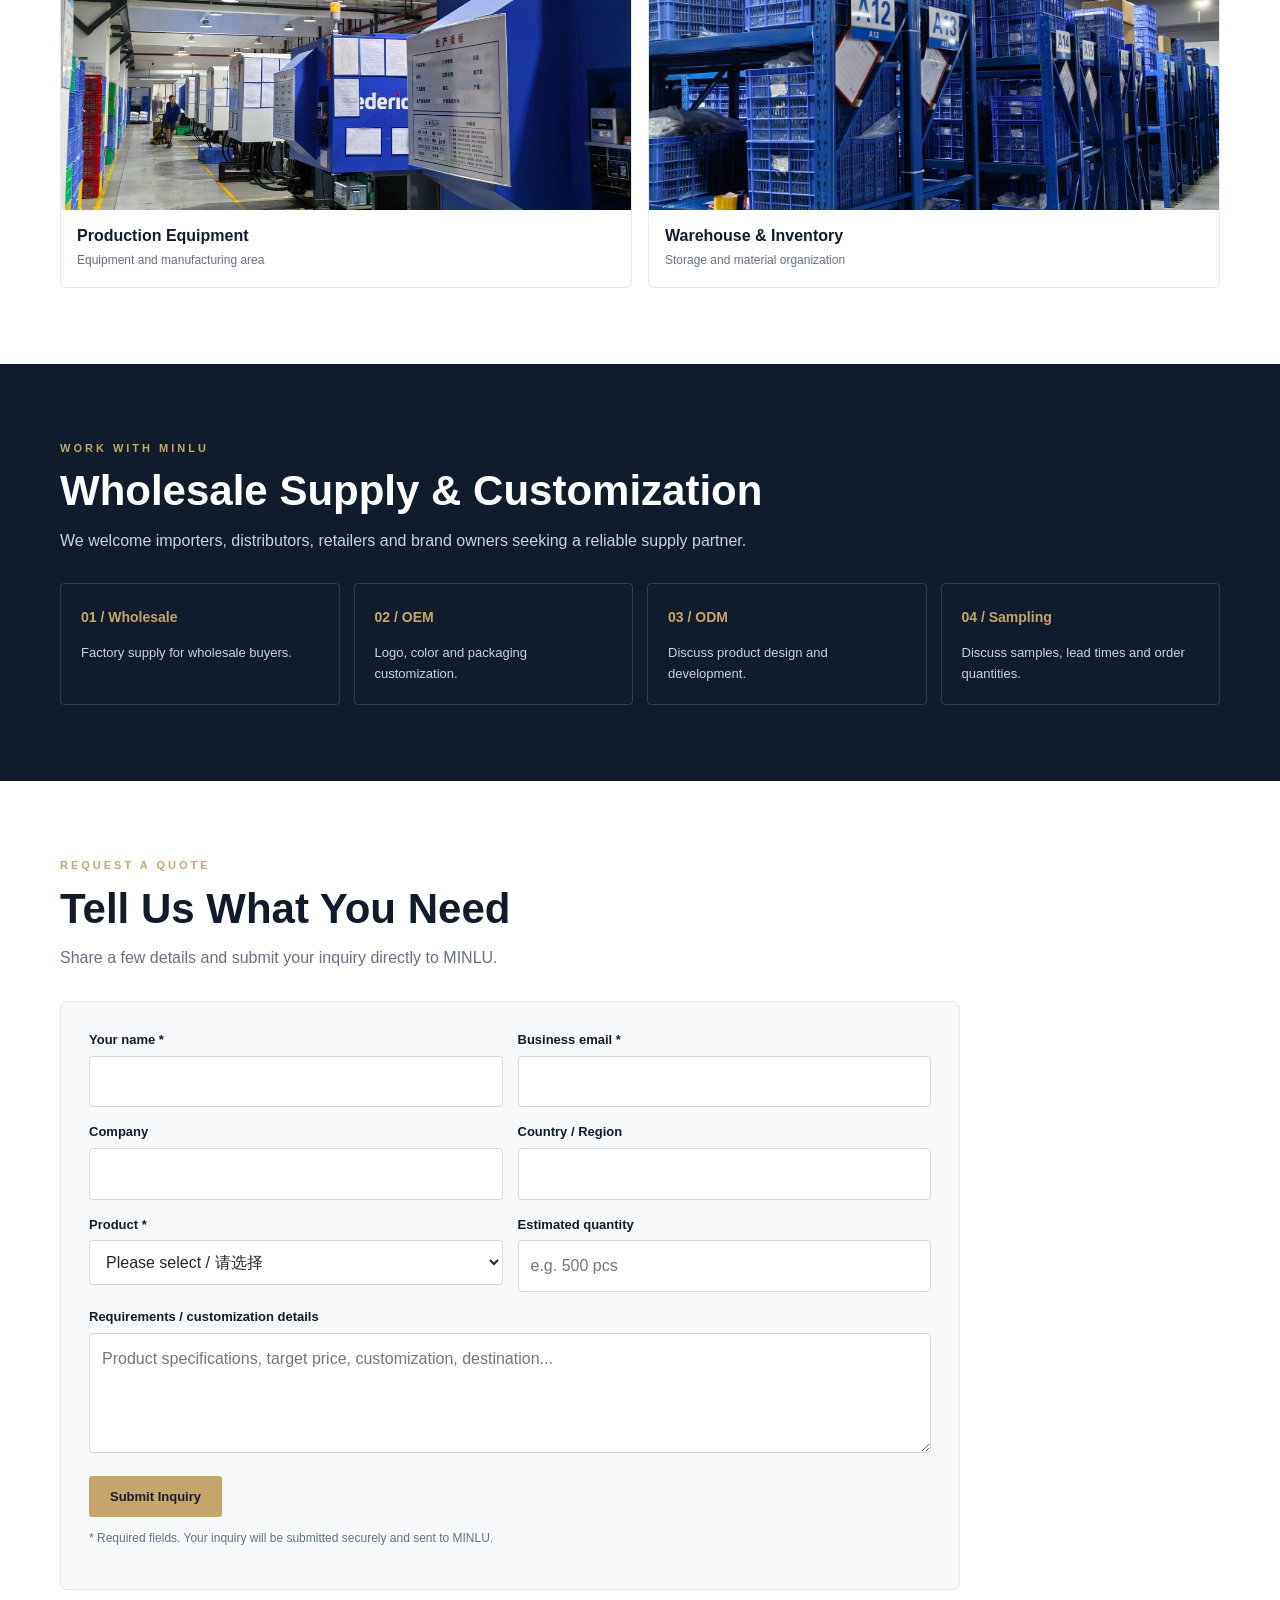
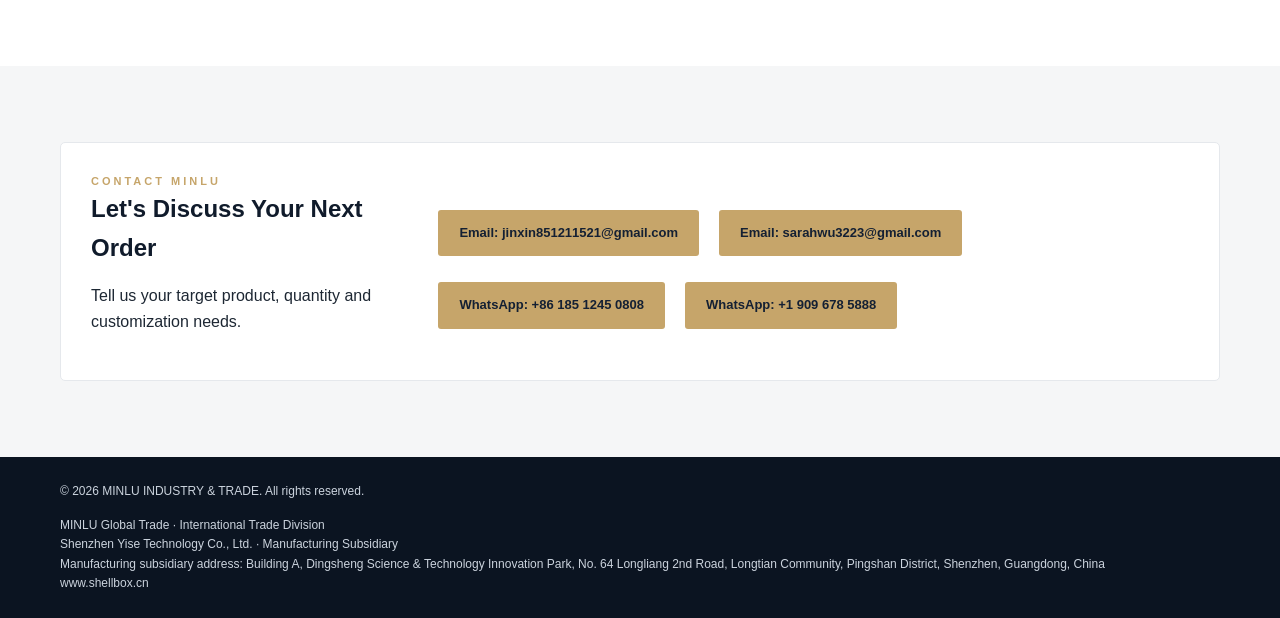
==== commit dce957c0: "Add outdoor cooler bag product photos and material gallery" ====
--- a/index.html
+++ b/index.html
@@ -42,7 +42,7 @@
     }
   },
   "url": "https://sarahwu3223.github.io/GLOBAL-TRADE-EMPIRE/",
-  "description": "China-based B2B supplier of tactical storage bags and Apple Watch Ultra protective cases, offering wholesale supply and OEM/ODM cooperation.",
+  "description": "China-based B2B supplier of tactical storage bags, insulated outdoor cooler bags and Apple Watch Ultra protective cases, offering wholesale supply and OEM/ODM cooperation.",
   "areaServed": [
     {"@type": "Country", "name": "United States"},
     {"@type": "Country", "name": "Canada"}
@@ -65,6 +65,9 @@
 
 .material-layout{display:grid;grid-template-columns:minmax(0,1.15fr) minmax(280px,.85fr);gap:22px;align-items:center;margin-top:18px}.material-visual{margin:0;background:#f7f8fa;border:1px solid var(--line);border-radius:6px;overflow:hidden}.material-visual img{display:block;width:100%;height:auto;object-fit:contain}.material-visual figcaption{padding:10px 14px;color:var(--muted);font-size:12px}.material-copy{display:grid;gap:12px}.material-intro{color:var(--muted);font-size:14px;margin-bottom:2px}.material-layer{border:1px solid var(--line);border-left:4px solid var(--gold);border-radius:5px;padding:13px 15px;background:#fff}.material-layer h4{margin:0 0 4px;color:var(--navy);font-size:15px}.material-layer p{margin:0;color:var(--muted);font-size:12px}.material-layer .cn{display:block;color:#8a6b3d;margin-top:3px}
 @media(max-width:760px){.material-layout{grid-template-columns:1fr}}
+
+.cooler-gallery{display:grid;grid-template-columns:repeat(3,minmax(0,1fr));gap:14px}.cooler-gallery figure{margin:0;background:#fff;border:1px solid var(--line);border-radius:6px;overflow:hidden}.cooler-gallery img{display:block;width:100%;height:285px;object-fit:cover;background:#fff}.cooler-gallery .material-img{object-fit:contain;padding:8px}.cooler-gallery figcaption{padding:11px 13px;font-size:12px;color:var(--muted)}
+@media(max-width:760px){.cooler-gallery{grid-template-columns:1fr 1fr}.cooler-gallery img{height:220px}}
 </style>
 </head>
 <body>
@@ -82,6 +85,11 @@
 <figure><img class="contain" src="bag-30l-dimensions.jpg" alt="30L tactical storage bag dimensions"><figcaption><span class="en">30L dimensions: 38 × 30 × 26 cm</span><span class="zh">30L 尺寸：38 × 30 × 26 厘米</span></figcaption></figure>
 </div><div class="product-info"><span class="tag">30L / 42L</span><span class="tag">Wholesale</span><span class="tag">OEM / ODM</span><span class="tag"><span class="en">Multiple colors</span><span class="zh">多种颜色</span></span></div></div>
 <div class="product-block"><div class="product-title"><div><h3>Outdoor Cooler Bag</h3><p><span class="en">Outdoor Food & Beverage Storage · Camping · Picnic</span><span class="zh">户外保温收纳 · 食品饮料收纳 · 露营野餐</span></p></div></div><div class="material-layout"><figure class="material-visual"><img src="cooler-bag-materials.svg" alt="Three-layer protective fabric construction: Oxford fabric, pearl cotton and reinforced mesh fabric"><figcaption><span class="en">Three-layer composite fabric construction</span><span class="zh">三层复合面料结构示意</span></figcaption></figure><div class="material-copy"><div class="material-intro"><span class="en">A practical multi-layer construction designed to combine a durable outer surface, cushioning support and a hard-wearing inner layer for outdoor use.</span><span class="zh">采用多层复合结构，结合外层耐用防护、中间缓冲支撑及内层耐磨材质，满足户外使用需求。</span></div><div class="material-layer"><h4>01 · Oxford Fabric <span class="cn">牛津布｜外层防护</span></h4><p><span class="en">Abrasion-resistant and tear-resistant for dependable everyday outdoor use.</span><span class="zh">耐磨、抗撕裂，提升产品外层耐用性。</span></p></div><div class="material-layer"><h4>02 · Pearl Cotton <span class="cn">珍珠棉｜缓冲层</span></h4><p><span class="en">Provides cushioning and helps absorb bumps and impacts.</span><span class="zh">提供缓冲减震作用，帮助减轻碰撞带来的影响。</span></p></div><div class="material-layer"><h4>03 · Reinforced Mesh Fabric <span class="cn">夹网布｜内层结构</span></h4><p><span class="en">Water-resistant, stain-resistant and wear-resistant for practical maintenance.</span><span class="zh">具备防水、耐污、耐磨特性，便于日常维护。</span></p></div></div></div><div class="product-info"><span class="tag">Oxford Fabric</span><span class="tag">Pearl Cotton</span><span class="tag">Reinforced Mesh</span><span class="tag">Wholesale</span><span class="tag">OEM / ODM</span></div><p class="note"><span class="en">Contact us for model-specific capacity, dimensions, colors, inner-lining details and OEM/ODM options.</span><span class="zh">欢迎咨询具体款式的容量、尺寸、颜色、内衬细节及 OEM/ODM 定制方案。</span></p></div>
+<div class="product-block"><div class="product-title"><div><h3>Outdoor Cooler Bag / Insulated Tactical Duffle Bag</h3><p><span class="en">Insulated Food & Beverage Storage · Camping · Picnic · Outdoor Use</span><span class="zh">户外保温包 / 保温战术旅行包 · 食品饮料保温收纳 · 露营野餐</span></p></div></div><div class="cooler-gallery">
+<figure><img src="cooler-bag-main.jpg" alt="Outdoor insulated cooler bag in red white and blue striped design"><figcaption><span class="en">Product hero image</span><span class="zh">产品主图</span></figcaption></figure>
+<figure><img class="material-img" src="cooler-bag-materials.jpg" alt="Three-layer fabric construction: Oxford fabric, pearl cotton and reinforced mesh fabric"><figcaption><span class="en">Three-layer fabric construction: Oxford fabric, pearl cotton and reinforced mesh</span><span class="zh">三层复合面料：牛津布、珍珠棉、夹网布</span></figcaption></figure>
+<figure><img src="cooler-bag-outdoor-scene.jpg" alt="Cooler bag open and filled with food and drinks at an outdoor campsite"><figcaption><span class="en">Outdoor camping use with food and drinks</span><span class="zh">户外露营使用场景：食品与饮料收纳</span></figcaption></figure>
+</div><div class="product-info"><span class="tag">Insulated Lining</span><span class="tag">Outdoor / Camping</span><span class="tag">Wholesale</span><span class="tag">OEM / ODM</span></div><p class="note"><span class="en">The supplied material reference identifies Oxford fabric, pearl cotton cushioning and reinforced mesh fabric. Contact us to confirm model-specific insulation performance, capacity, dimensions and customization options.</span><span class="zh">根据提供的材质资料，产品采用牛津布、珍珠棉缓冲层及夹网布。具体保温性能、容量、尺寸及定制选项请联系确认。</span></p></div>
 <div class="product-block"><div class="product-title"><div><h3>Apple Watch Ultra Protective Case</h3><p><span class="en">TPU Construction · Rugged Design · Precision Fit</span><span class="zh">TPU 结构 · 坚固设计 · 精密贴合</span></p></div></div><div class="gallery">
 <figure><img class="contain" src="watch-case-main.jpg" alt="Apple Watch Ultra protective case main product image"><figcaption><span class="en">Black and gold protective case</span><span class="zh">黑金款保护壳</span></figcaption></figure>
 <figure><img src="watch-case-protection.jpg" alt="Protective case drop protection product image"><figcaption><span class="en">Rugged protective design</span><span class="zh">坚固防护设计</span></figcaption></figure>
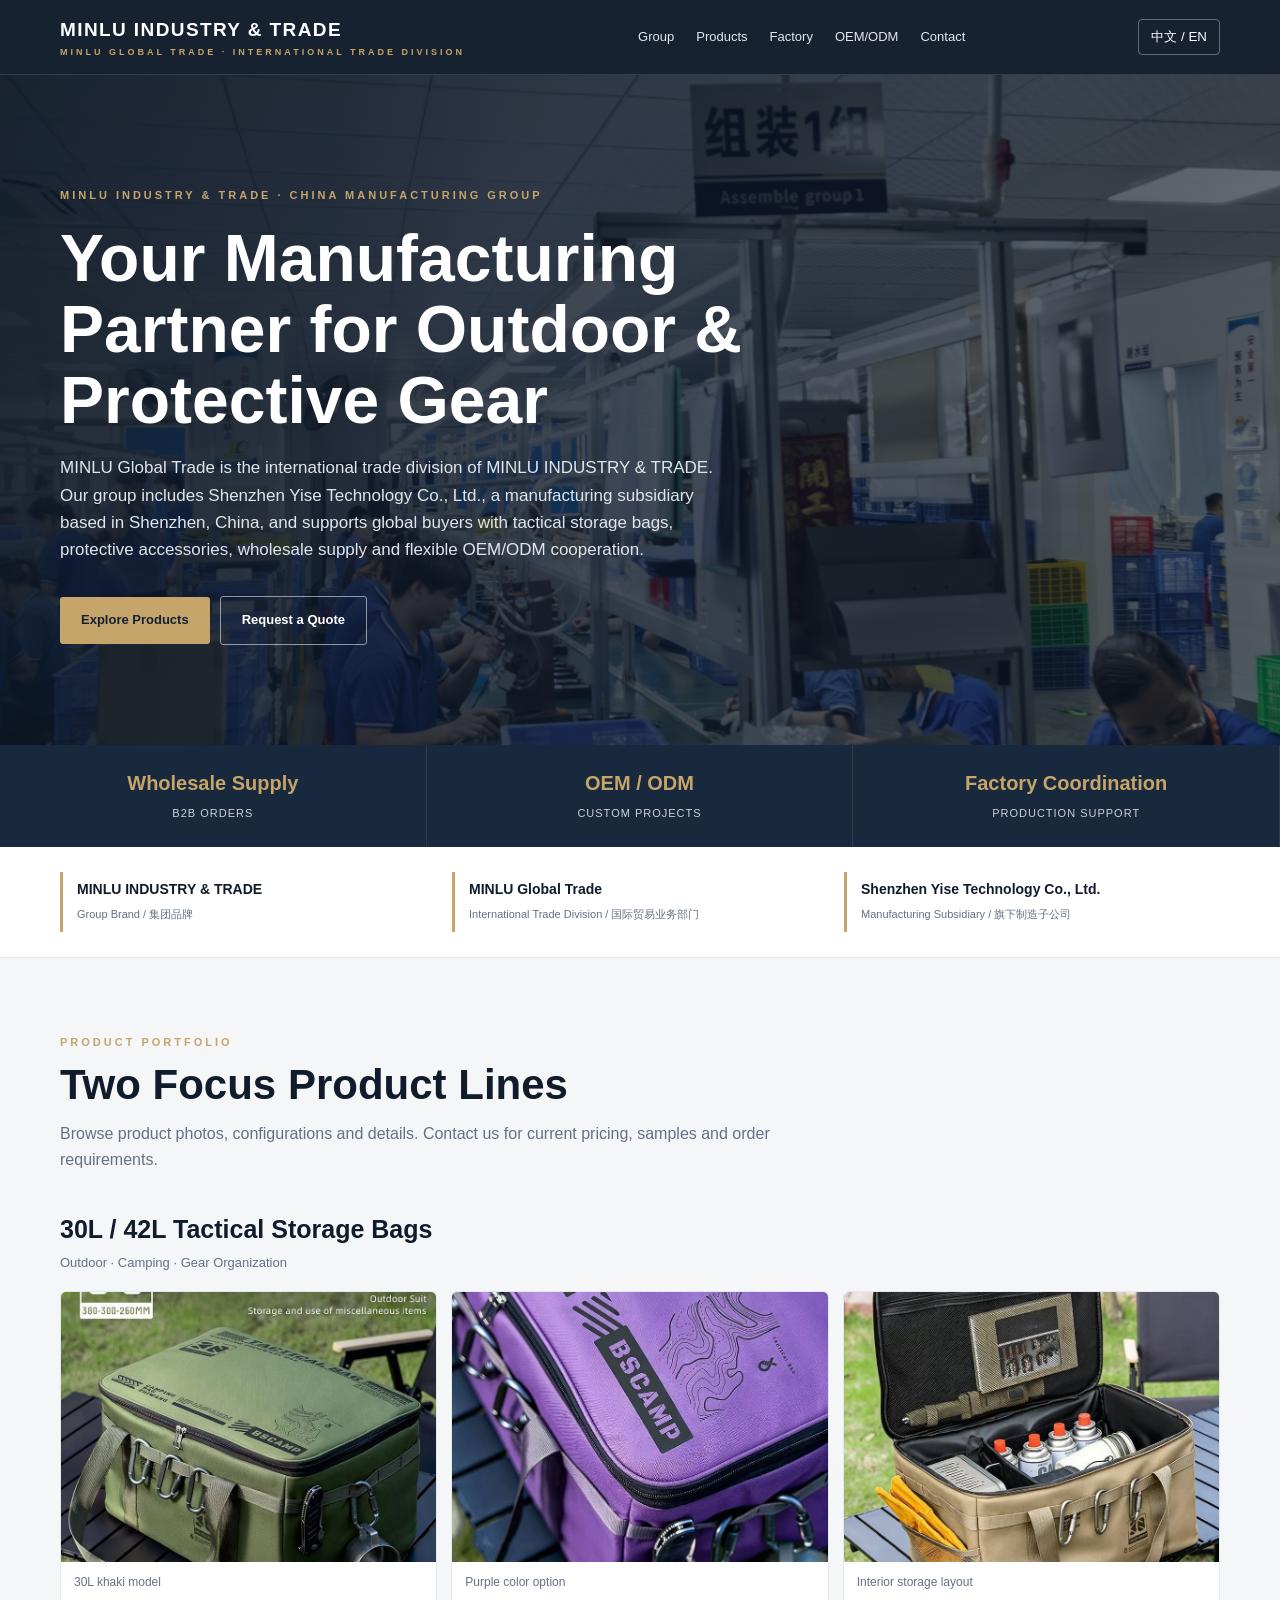
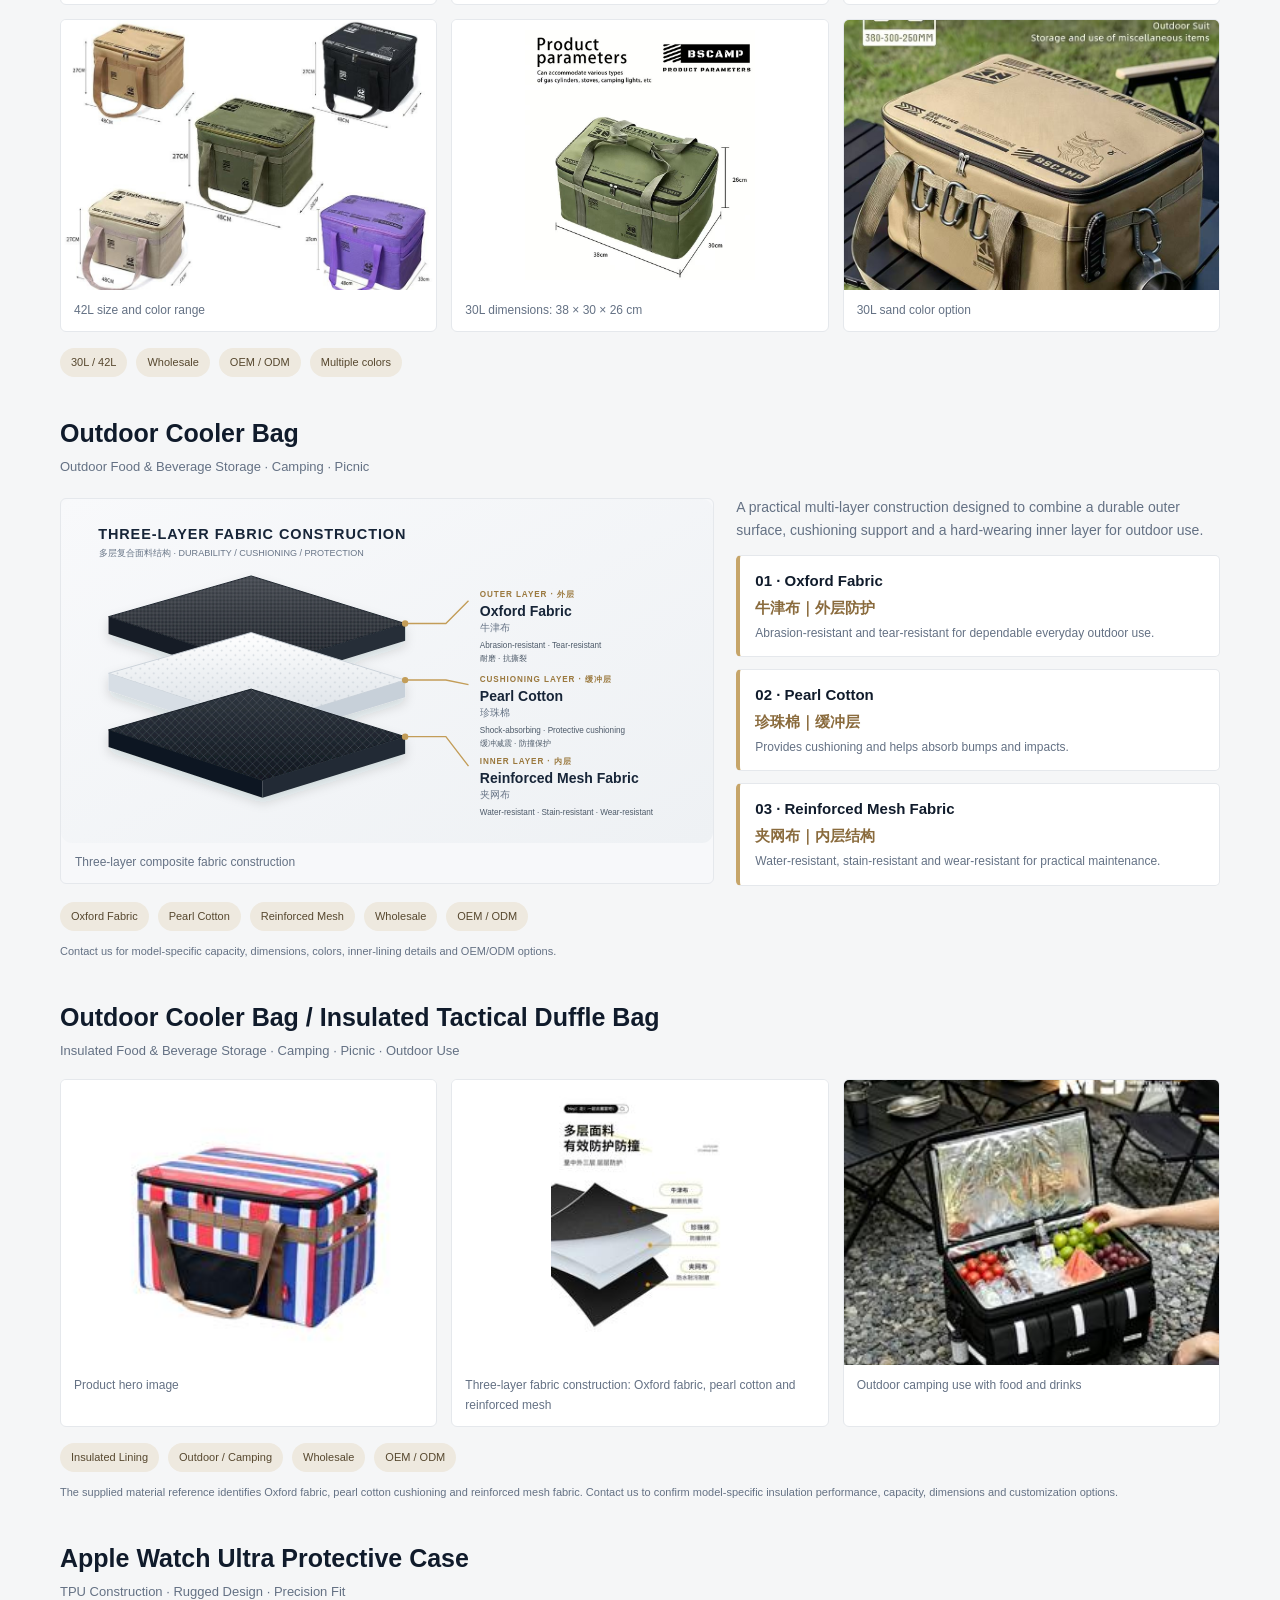
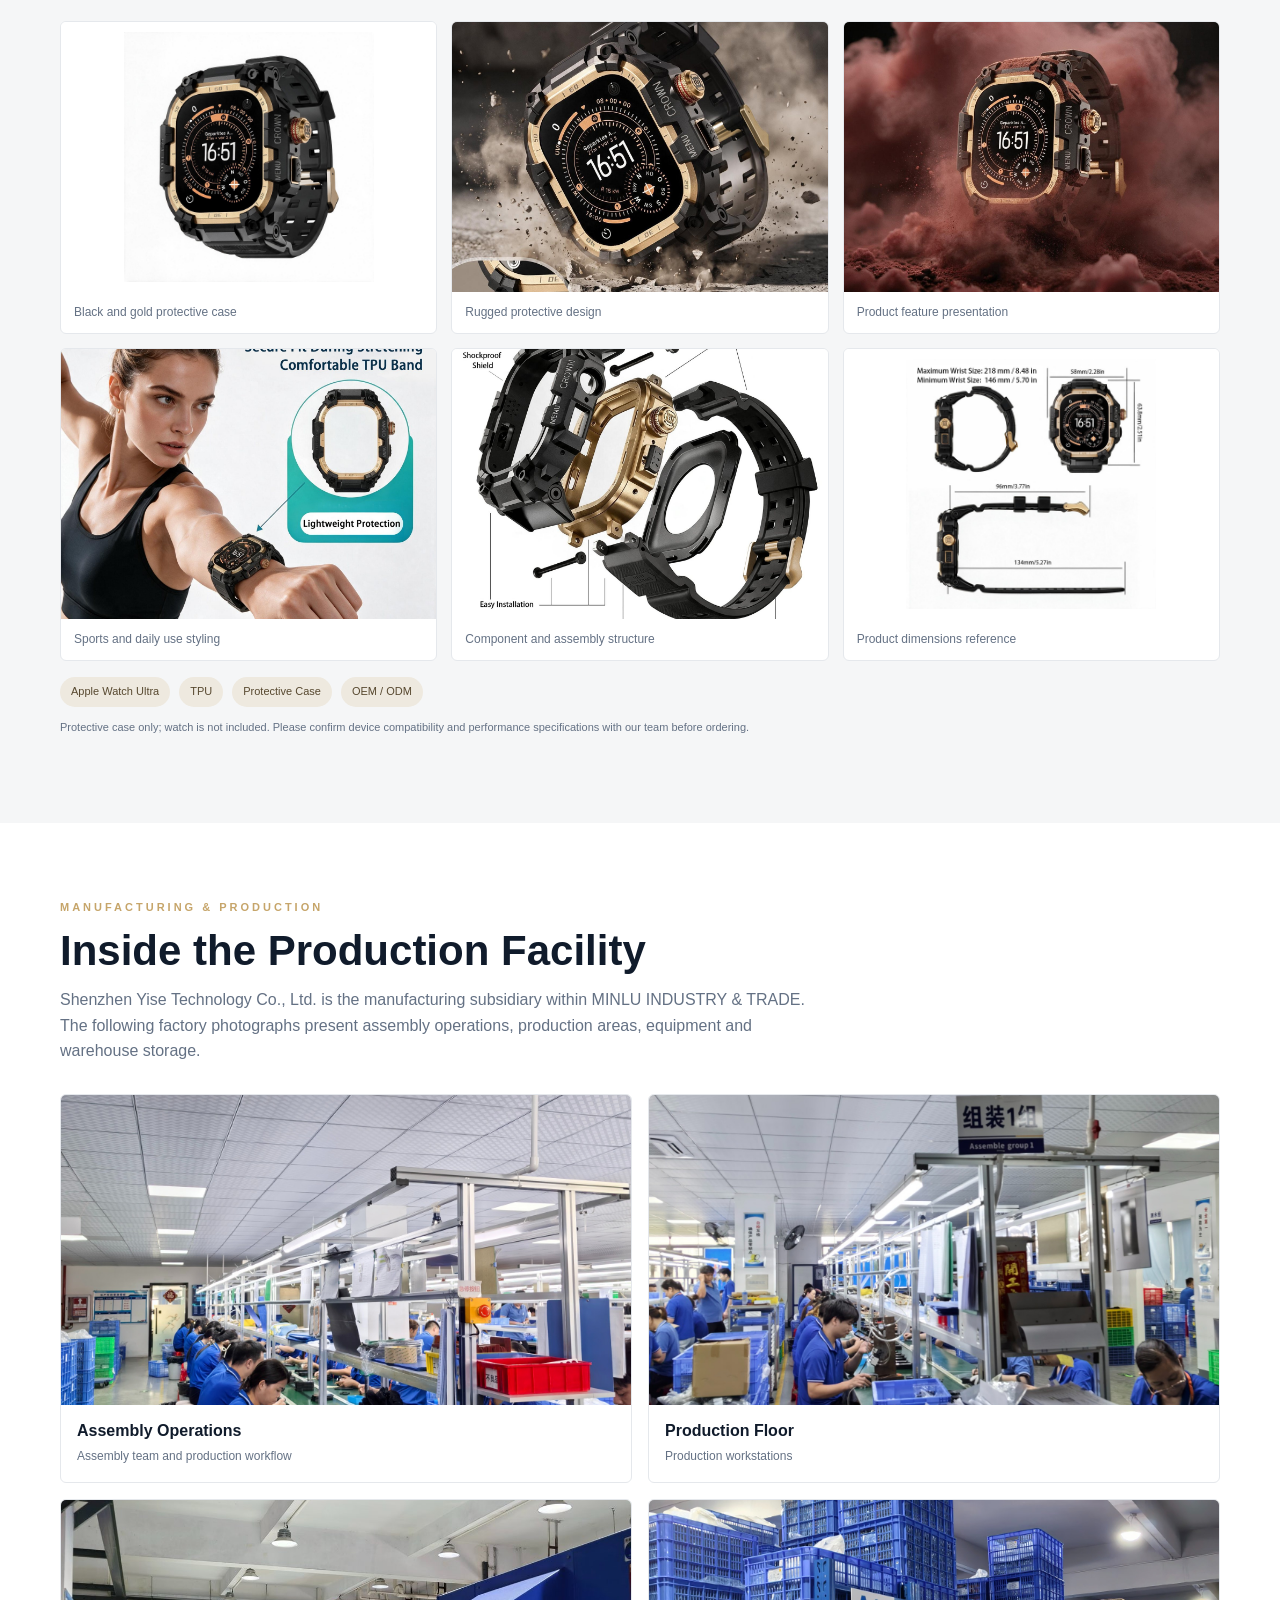
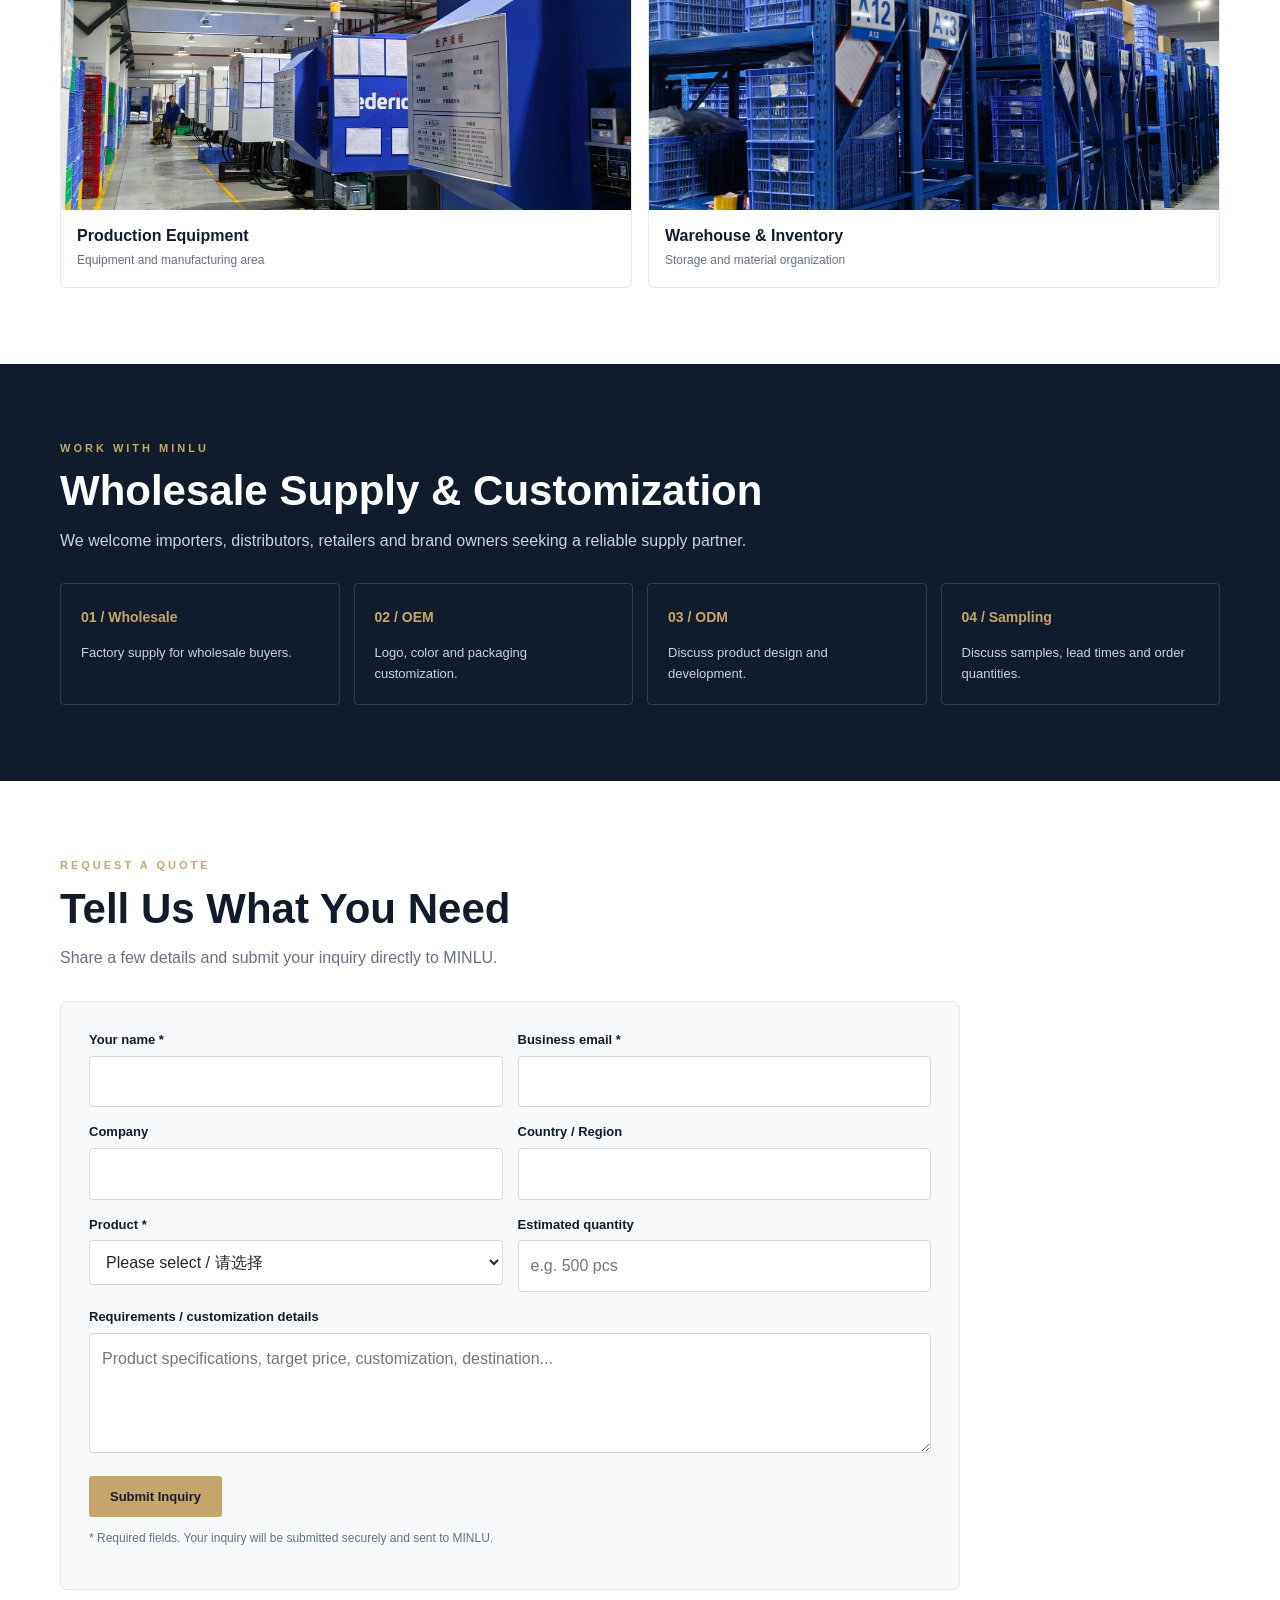
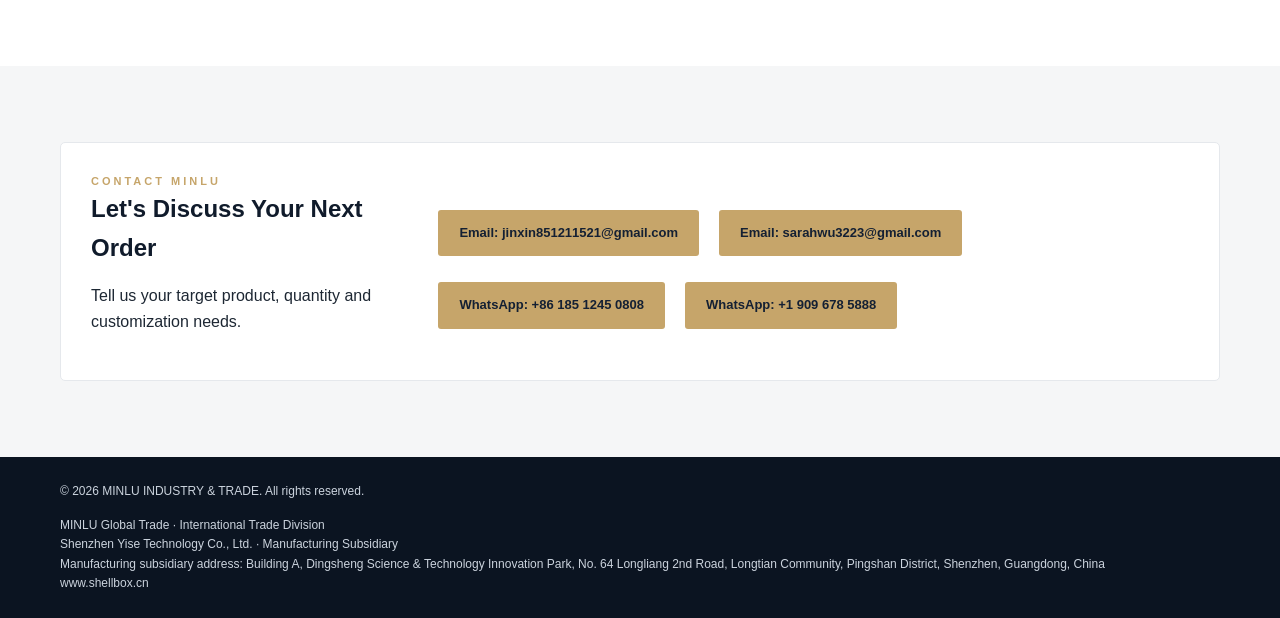
==== commit e845825e: "Add sand-colored 30L storage bag to product gallery" ====
--- a/index.html
+++ b/index.html
@@ -83,6 +83,7 @@
 <figure><img src="bag-30l-interior.jpg" alt="Interior compartments and storage capacity"><figcaption><span class="en">Interior storage layout</span><span class="zh">内部收纳空间</span></figcaption></figure>
 <figure><img src="bag-42l-colors.jpg" alt="42L storage bag color range"><figcaption><span class="en">42L size and color range</span><span class="zh">42L 尺寸及颜色选择</span></figcaption></figure>
 <figure><img class="contain" src="bag-30l-dimensions.jpg" alt="30L tactical storage bag dimensions"><figcaption><span class="en">30L dimensions: 38 × 30 × 26 cm</span><span class="zh">30L 尺寸：38 × 30 × 26 厘米</span></figcaption></figure>
+<figure><img src="bag-30l-sand.jpg" alt="Sand-colored 30L tactical storage bag on a camping table"><figcaption><span class="en">30L sand color option</span><span class="zh">30L 沙色款</span></figcaption></figure>
 </div><div class="product-info"><span class="tag">30L / 42L</span><span class="tag">Wholesale</span><span class="tag">OEM / ODM</span><span class="tag"><span class="en">Multiple colors</span><span class="zh">多种颜色</span></span></div></div>
 <div class="product-block"><div class="product-title"><div><h3>Outdoor Cooler Bag</h3><p><span class="en">Outdoor Food & Beverage Storage · Camping · Picnic</span><span class="zh">户外保温收纳 · 食品饮料收纳 · 露营野餐</span></p></div></div><div class="material-layout"><figure class="material-visual"><img src="cooler-bag-materials.svg" alt="Three-layer protective fabric construction: Oxford fabric, pearl cotton and reinforced mesh fabric"><figcaption><span class="en">Three-layer composite fabric construction</span><span class="zh">三层复合面料结构示意</span></figcaption></figure><div class="material-copy"><div class="material-intro"><span class="en">A practical multi-layer construction designed to combine a durable outer surface, cushioning support and a hard-wearing inner layer for outdoor use.</span><span class="zh">采用多层复合结构，结合外层耐用防护、中间缓冲支撑及内层耐磨材质，满足户外使用需求。</span></div><div class="material-layer"><h4>01 · Oxford Fabric <span class="cn">牛津布｜外层防护</span></h4><p><span class="en">Abrasion-resistant and tear-resistant for dependable everyday outdoor use.</span><span class="zh">耐磨、抗撕裂，提升产品外层耐用性。</span></p></div><div class="material-layer"><h4>02 · Pearl Cotton <span class="cn">珍珠棉｜缓冲层</span></h4><p><span class="en">Provides cushioning and helps absorb bumps and impacts.</span><span class="zh">提供缓冲减震作用，帮助减轻碰撞带来的影响。</span></p></div><div class="material-layer"><h4>03 · Reinforced Mesh Fabric <span class="cn">夹网布｜内层结构</span></h4><p><span class="en">Water-resistant, stain-resistant and wear-resistant for practical maintenance.</span><span class="zh">具备防水、耐污、耐磨特性，便于日常维护。</span></p></div></div></div><div class="product-info"><span class="tag">Oxford Fabric</span><span class="tag">Pearl Cotton</span><span class="tag">Reinforced Mesh</span><span class="tag">Wholesale</span><span class="tag">OEM / ODM</span></div><p class="note"><span class="en">Contact us for model-specific capacity, dimensions, colors, inner-lining details and OEM/ODM options.</span><span class="zh">欢迎咨询具体款式的容量、尺寸、颜色、内衬细节及 OEM/ODM 定制方案。</span></p></div>
 <div class="product-block"><div class="product-title"><div><h3>Outdoor Cooler Bag / Insulated Tactical Duffle Bag</h3><p><span class="en">Insulated Food & Beverage Storage · Camping · Picnic · Outdoor Use</span><span class="zh">户外保温包 / 保温战术旅行包 · 食品饮料保温收纳 · 露营野餐</span></p></div></div><div class="cooler-gallery">
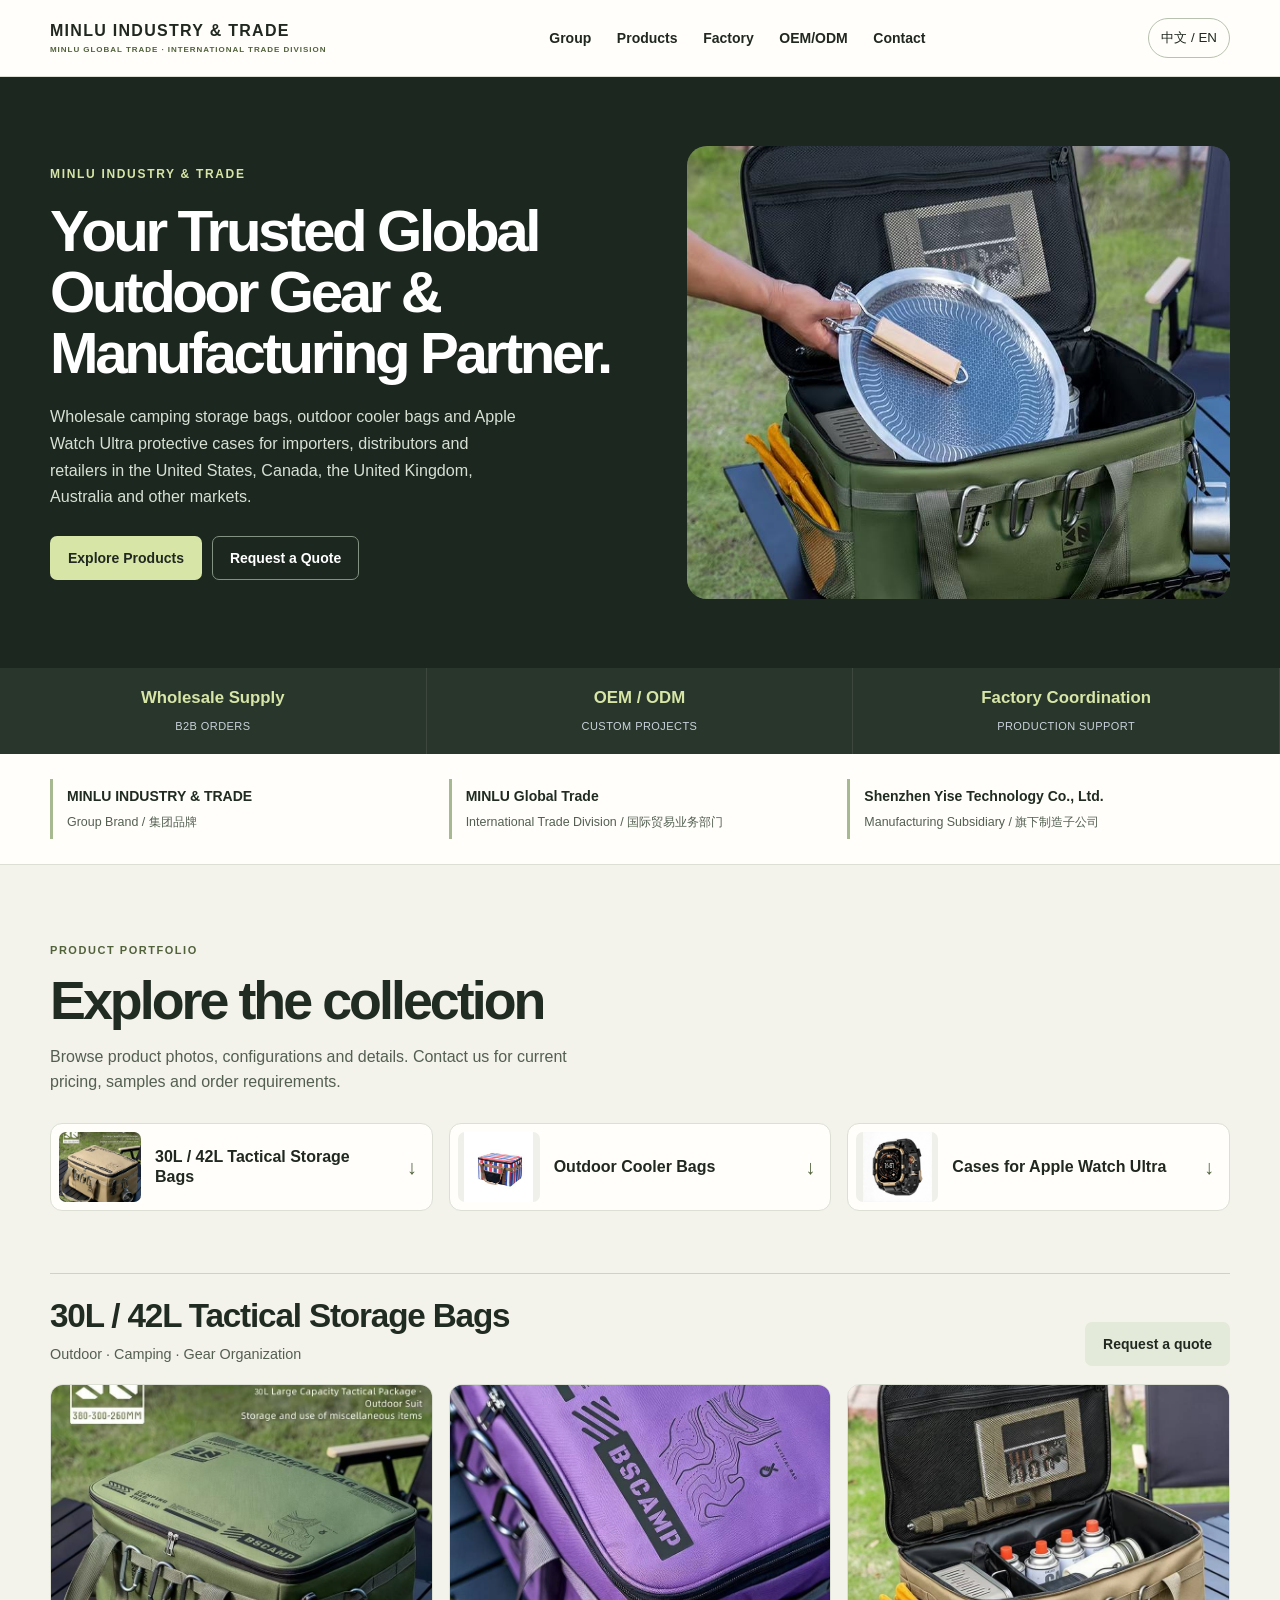
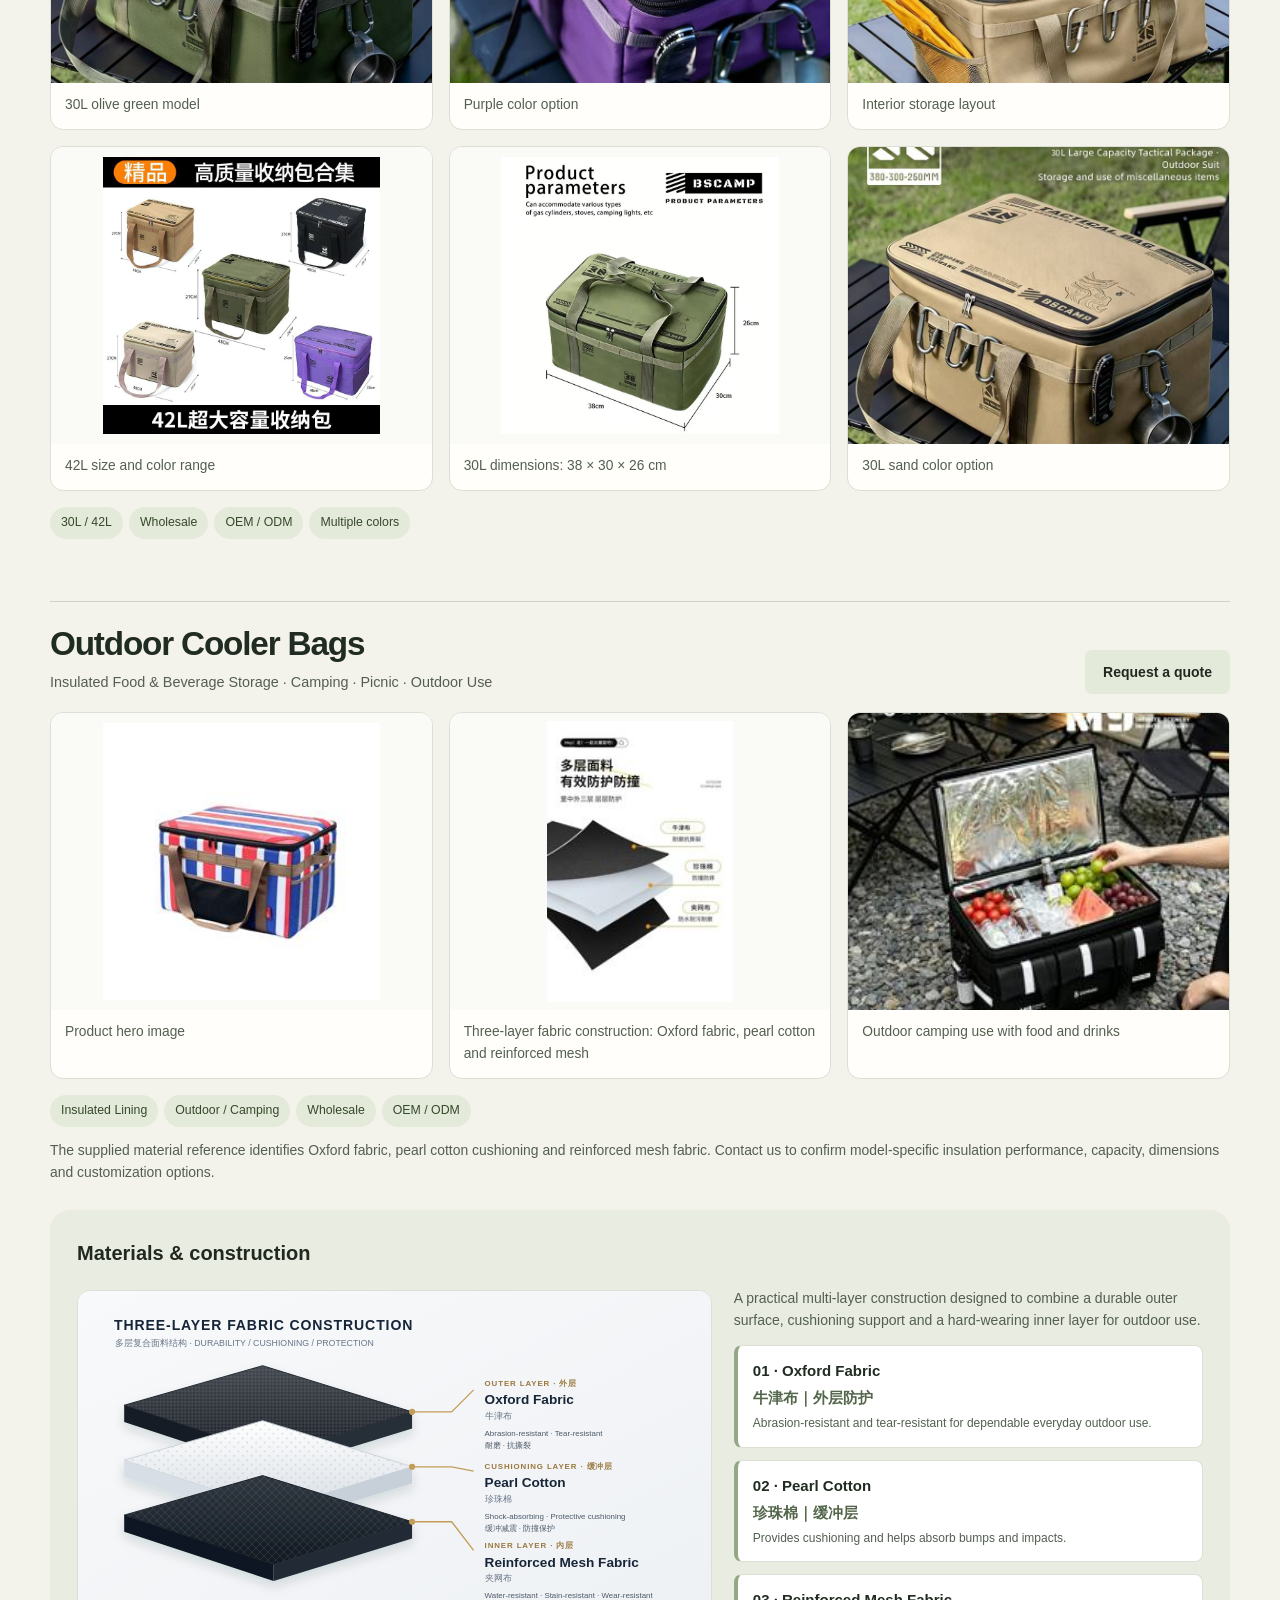
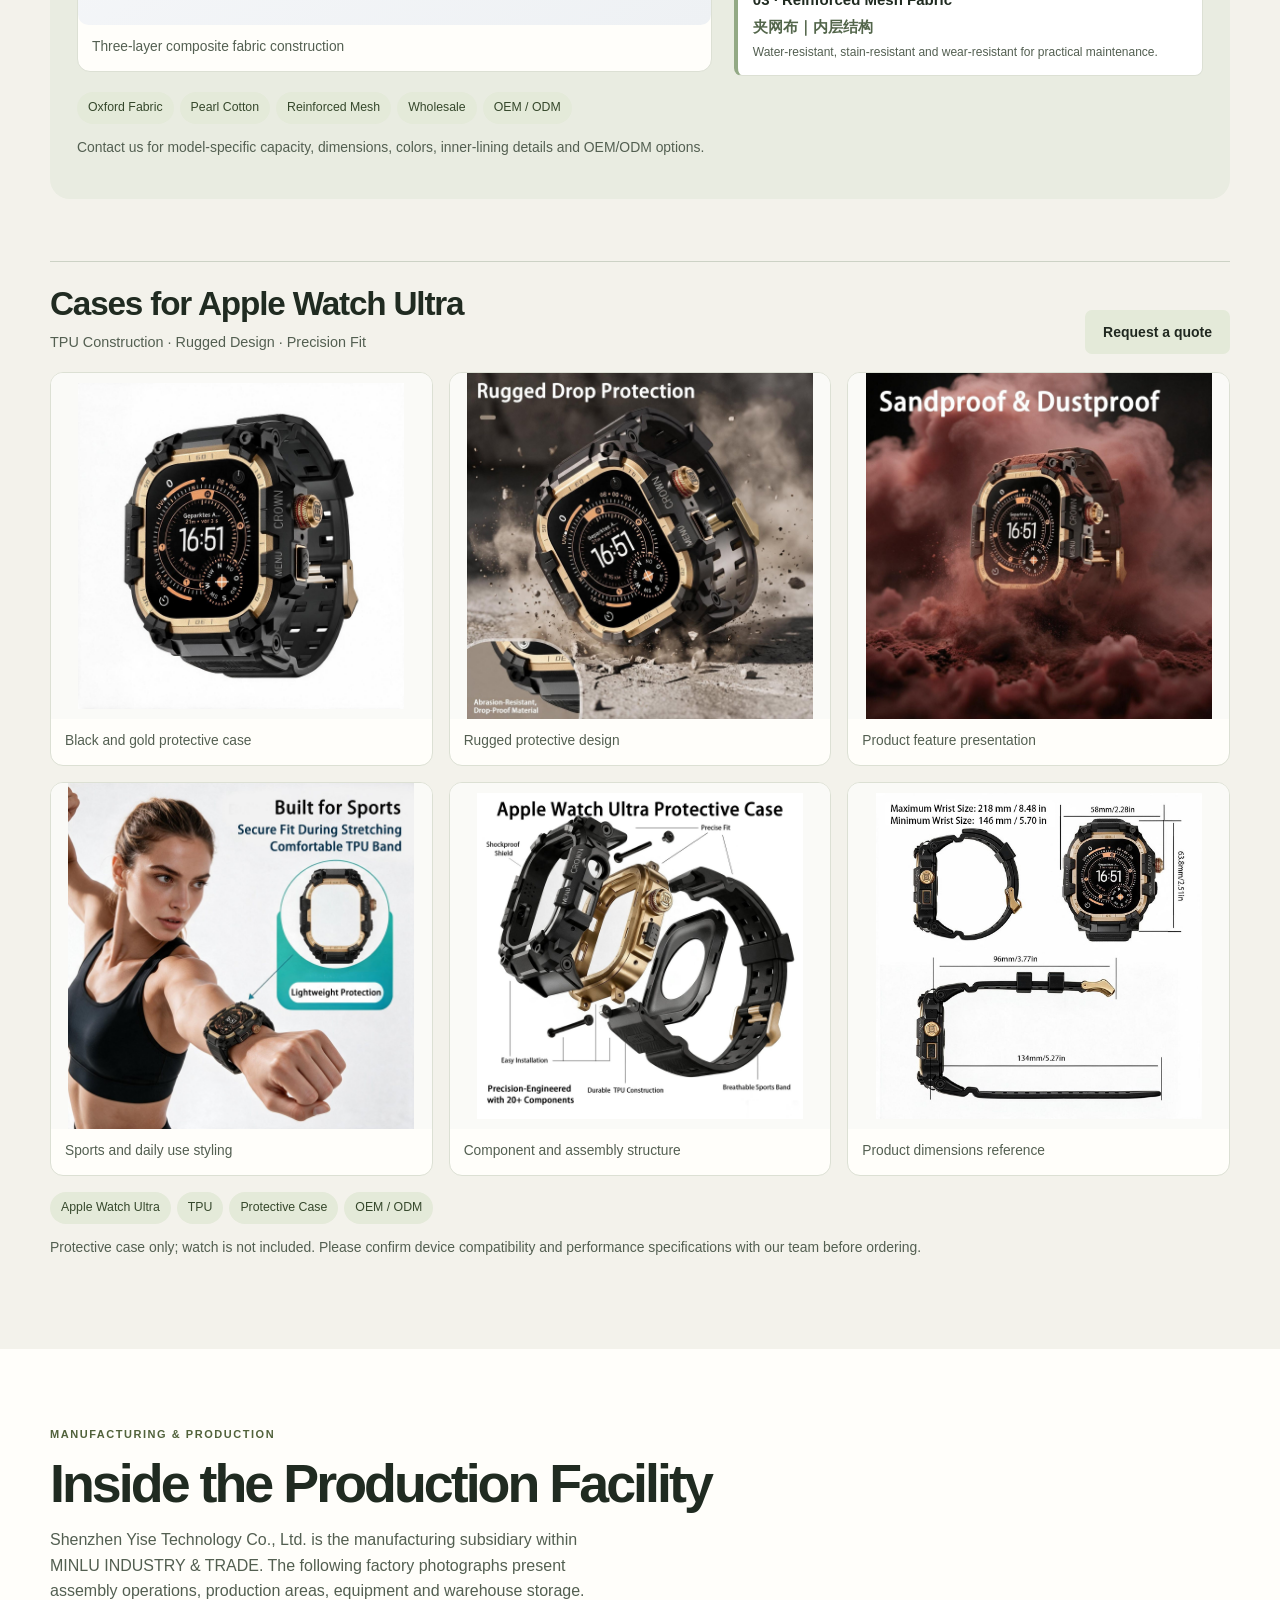
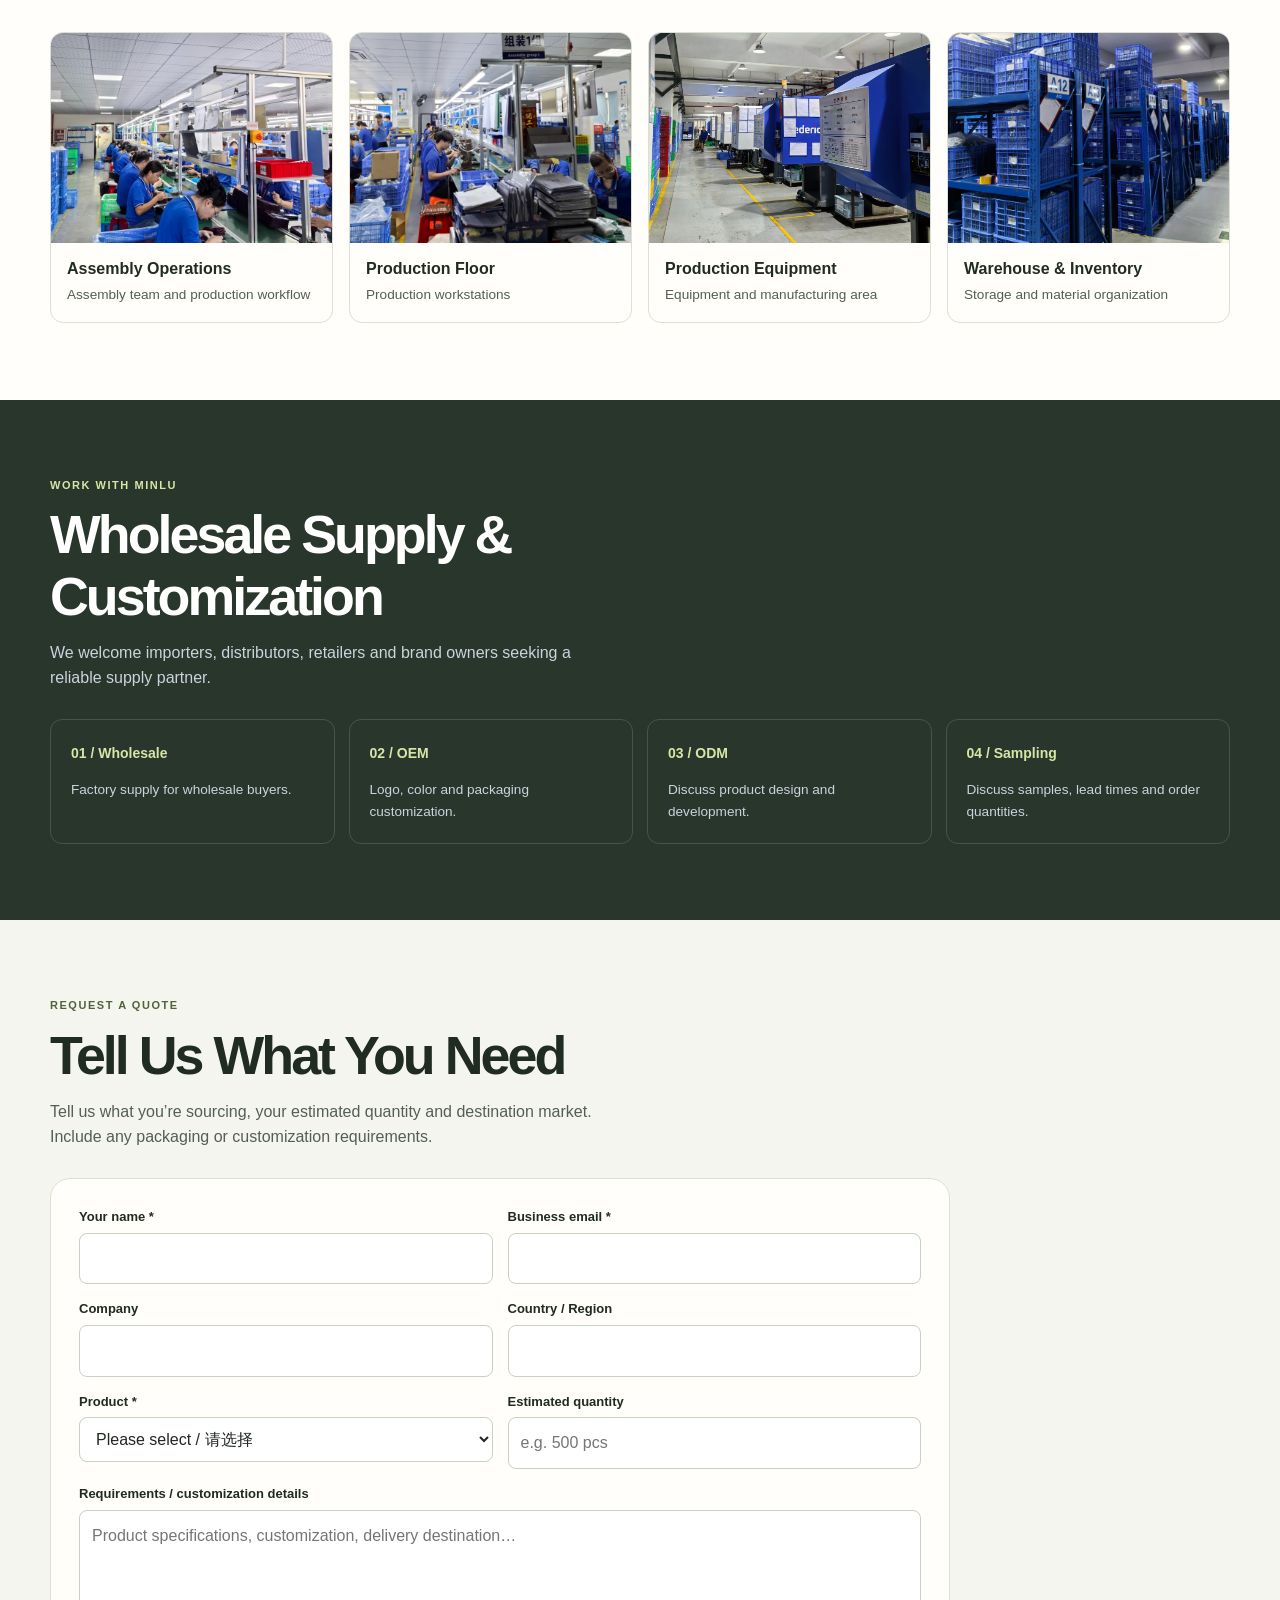
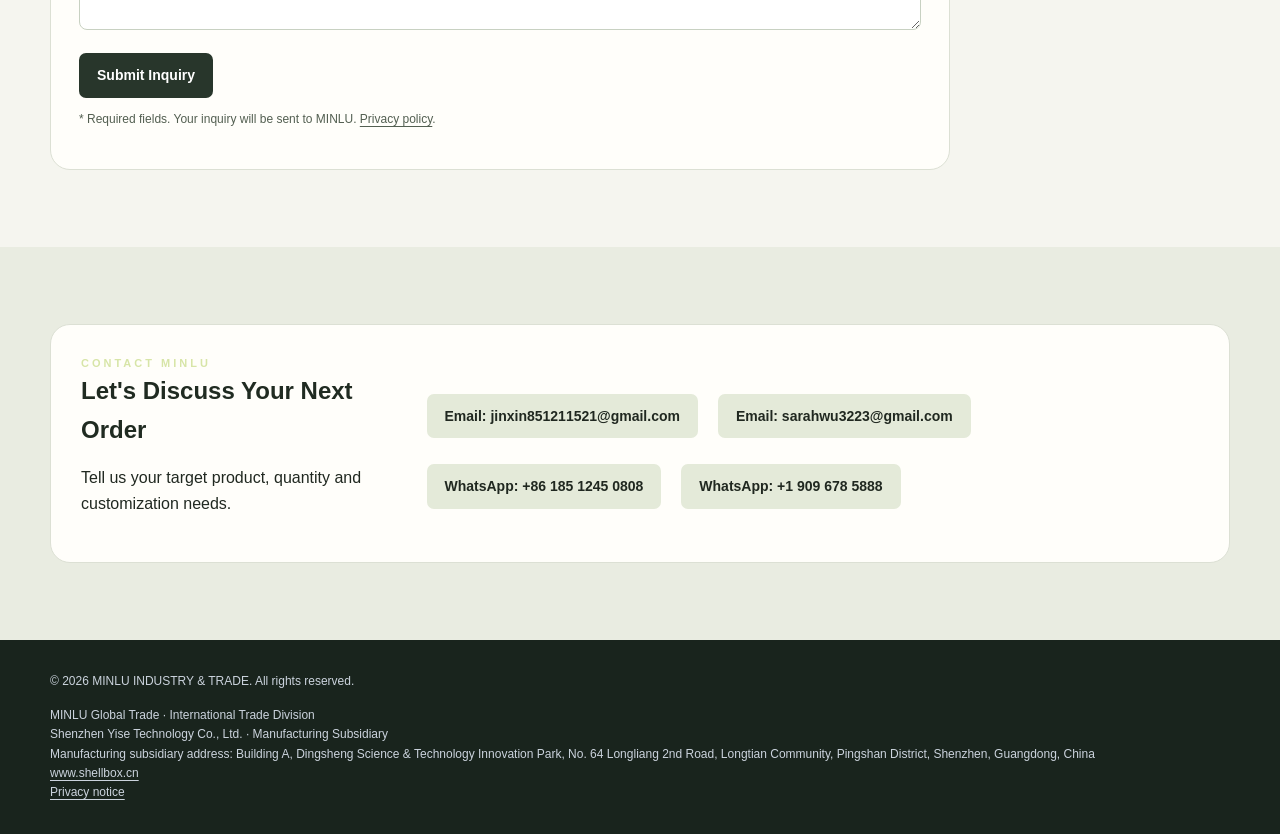
==== commit a74ac17e: "Redesign MINLU homepage for wholesale buyers" ====
--- a/index.html
+++ b/index.html
@@ -1,145 +1,167 @@
-<!doctype html>
-<html lang="en">
-<head>
-<meta charset="utf-8"><meta name="viewport" content="width=device-width, initial-scale=1">
-<meta name="description" content="MINLU INDUSTRY & TRADE connects global B2B buyers with MINLU Global Trade, its international trade division, and Shenzhen Yise Technology Co., Ltd., its manufacturing subsidiary. Wholesale and OEM/ODM enquiries welcome.">
-<meta name="robots" content="index,follow,max-image-preview:large">
-<link rel="canonical" href="https://sarahwu3223.github.io/GLOBAL-TRADE-EMPIRE/">
-<meta property="og:type" content="website">
-<meta property="og:site_name" content="MINLU INDUSTRY &amp; TRADE">
-<meta property="og:title" content="MINLU INDUSTRY &amp; TRADE | MINLU Global Trade — Outdoor Bags &amp; Protective Cases">
-<meta property="og:description" content="B2B wholesale and OEM/ODM supply of tactical storage bags, outdoor cooler bags and Apple Watch Ultra protective cases for importers, distributors and retailers.">
-<meta property="og:url" content="https://sarahwu3223.github.io/GLOBAL-TRADE-EMPIRE/">
-<meta property="og:image" content="https://sarahwu3223.github.io/GLOBAL-TRADE-EMPIRE/bag-30l-khaki.jpg">
-<meta name="twitter:card" content="summary_large_image">
-<meta name="twitter:title" content="MINLU INDUSTRY &amp; TRADE | MINLU Global Trade — Outdoor Bags &amp; Protective Cases">
-<meta name="twitter:description" content="B2B wholesale and OEM/ODM supply of tactical storage bags and Apple Watch Ultra protective cases.">
-<meta name="twitter:image" content="https://sarahwu3223.github.io/GLOBAL-TRADE-EMPIRE/bag-30l-khaki.jpg">
-<title>MINLU INDUSTRY &amp; TRADE | MINLU Global Trade — Tactical Storage Bags &amp; Protective Cases</title>
-<script type="application/ld+json">
-{
-  "@context": "https://schema.org",
-  "@type": "Organization",
-  "name": "MINLU INDUSTRY & TRADE",
-  "alternateName": "MINLU Global Trade",
-  "department": {
-    "@type": "Organization",
-    "name": "MINLU Global Trade",
-    "description": "International trade division of MINLU INDUSTRY & TRADE",
-    "url": "https://sarahwu3223.github.io/GLOBAL-TRADE-EMPIRE/"
-  },
-  "subOrganization": {
-    "@type": "Organization",
-    "name": "Shenzhen Yise Technology Co., Ltd.",
-    "description": "Manufacturing subsidiary within MINLU INDUSTRY & TRADE",
-    "url": "https://www.shellbox.cn",
-    "address": {
-      "@type": "PostalAddress",
-      "streetAddress": "Building A, Dingsheng Science & Technology Innovation Park, No. 64 Longliang 2nd Road, Longtian Community",
-      "addressLocality": "Shenzhen",
-      "addressRegion": "Guangdong",
-      "addressCountry": "CN"
-    }
-  },
-  "url": "https://sarahwu3223.github.io/GLOBAL-TRADE-EMPIRE/",
-  "description": "China-based B2B supplier of tactical storage bags, insulated outdoor cooler bags and Apple Watch Ultra protective cases, offering wholesale supply and OEM/ODM cooperation.",
-  "areaServed": [
-    {"@type": "Country", "name": "United States"},
-    {"@type": "Country", "name": "Canada"}
-  ],
-  "knowsAbout": [
-    "30L tactical storage bags",
-    "Outdoor storage bags",
-    "Apple Watch Ultra protective cases",
-    "Wholesale supply",
-    "OEM and ODM"
-  ]
-}
-</script>
-<style>
-:root{--navy:#101b2b;--navy2:#18283d;--gold:#c6a56a;--ink:#1d2733;--muted:#647184;--paper:#f5f6f7;--line:#e5e8ec}*{box-sizing:border-box}html{scroll-behavior:smooth}body{margin:0;font-family:Inter,Arial,Helvetica,sans-serif;color:var(--ink);line-height:1.6;background:#fff}a{color:inherit;text-decoration:none}.wrap{width:min(1160px,92%);margin:auto}header{position:sticky;top:0;z-index:20;background:rgba(16,27,43,.97);color:white;border-bottom:1px solid #ffffff20}.nav{min-height:74px;display:flex;align-items:center;justify-content:space-between;gap:20px}.brand{font-size:19px;font-weight:800;letter-spacing:1.4px}.brand small{display:block;font-size:9px;letter-spacing:3px;color:var(--gold)}nav{display:flex;gap:22px;align-items:center;font-size:13px;color:#e4e8ed}nav a:hover{color:var(--gold)}.lang{border:1px solid #ffffff55;background:transparent;color:white;padding:8px 12px;border-radius:4px;cursor:pointer}.hero{background:linear-gradient(100deg,rgba(12,23,37,.93),rgba(12,23,37,.62)),url('factory-production-line.jpg') center 48%/cover;color:white;padding:112px 0 100px}.eyebrow{color:var(--gold);letter-spacing:3px;text-transform:uppercase;font-size:11px;font-weight:700}.hero h1{font-size:clamp(38px,5.2vw,66px);line-height:1.08;max-width:800px;margin:18px 0}.hero p{max-width:670px;color:#e0e5eb;font-size:17px}.btn{display:inline-block;padding:13px 21px;background:var(--gold);color:#142033;font-weight:800;border-radius:3px;margin:16px 10px 0 0;font-size:13px}.btn.outline{background:transparent;color:white;border:1px solid #ffffff88}.stats{display:grid;grid-template-columns:repeat(3,1fr);background:var(--navy2);color:white}.stat{padding:22px 12px;text-align:center;border-right:1px solid #ffffff18}.stat strong{display:block;font-size:20px;color:var(--gold)}.stat span{font-size:11px;color:#cbd3dd;letter-spacing:1px;text-transform:uppercase}section{padding:76px 0}.section-head{max-width:760px;margin-bottom:30px}.section-head h2{font-size:clamp(28px,3.5vw,42px);line-height:1.15;margin:10px 0 12px;color:var(--navy)}.section-head p{color:var(--muted);margin:0}.products{background:var(--paper)}.product-block{margin:36px 0 0}.product-title{display:flex;justify-content:space-between;align-items:end;gap:20px;margin-bottom:18px}.product-title h3{font-size:25px;color:var(--navy);margin:0}.product-title p{color:var(--muted);font-size:13px;margin:4px 0 0}.gallery{display:grid;grid-template-columns:repeat(3,minmax(0,1fr));gap:14px}.gallery figure{margin:0;background:white;border:1px solid var(--line);border-radius:6px;overflow:hidden}.gallery img{display:block;width:100%;height:270px;object-fit:cover;background:#fff}.gallery .contain{object-fit:contain;padding:10px}.gallery figcaption{padding:11px 13px;font-size:12px;color:var(--muted)}.product-info{display:flex;flex-wrap:wrap;gap:9px;margin-top:16px}.tag{background:#eee9df;color:#57482f;border-radius:20px;padding:6px 11px;font-size:11px}.factory-grid{display:grid;grid-template-columns:repeat(2,minmax(0,1fr));gap:16px}.factory-card{border:1px solid var(--line);border-radius:6px;overflow:hidden}.factory-card img{display:block;width:100%;height:310px;object-fit:cover}.factory-card div{padding:13px 16px}.factory-card b{color:var(--navy)}.factory-card p{font-size:12px;color:var(--muted);margin:3px 0}.capabilities{background:var(--navy);color:white}.capabilities .section-head h2{color:white}.capabilities .section-head p{color:#cbd3dd}.cap-grid{display:grid;grid-template-columns:repeat(4,1fr);gap:14px}.cap{border:1px solid #ffffff25;padding:20px;border-radius:4px}.cap strong{color:var(--gold);font-size:14px}.cap p{color:#cbd3dd;font-size:13px;margin-bottom:0}.contact{background:#f5f6f7}.contact-box{background:white;padding:30px;border:1px solid var(--line);border-radius:5px;display:flex;justify-content:space-between;align-items:center;gap:25px}.contact-box h2{margin:0;color:var(--navy)}footer{background:#0b1421;color:#cbd3dd;padding:25px 0;font-size:12px}footer .wrap{display:flex;justify-content:space-between;gap:15px;flex-wrap:wrap}.zh{display:none}body.cn .en{display:none}body.cn .zh{display:inline}body.cn .zh.block{display:block}body.cn .en.block{display:none}.group-bar{padding:25px 0;background:#fff;border-bottom:1px solid var(--line)}.group-bar .wrap{display:grid;grid-template-columns:repeat(3,minmax(0,1fr));gap:16px}.group-unit{border-left:3px solid var(--gold);padding:6px 0 6px 14px}.group-unit b{display:block;color:var(--navy);font-size:14px}.group-unit span{font-size:11px;color:var(--muted)}.note{font-size:11px;color:var(--muted);margin-top:12px}
-@media(max-width:760px){.group-bar .wrap{grid-template-columns:1fr}.nav{padding:13px 0;flex-wrap:wrap}nav{order:3;width:100%;overflow:auto;gap:16px;padding-bottom:4px}.hero{padding:75px 0}.stats{grid-template-columns:1fr}.gallery{grid-template-columns:repeat(2,minmax(0,1fr))}.gallery img{height:210px}.factory-grid{grid-template-columns:1fr}.factory-card img{height:240px}.cap-grid{grid-template-columns:repeat(2,1fr)}section{padding:55px 0}.contact-box{display:block}.product-title{display:block}}
-
-.inquiry{background:#fff}.inquiry-card{max-width:900px;background:#f8f9fa;border:1px solid var(--line);border-radius:7px;padding:28px}.inquiry-grid{display:grid;grid-template-columns:repeat(2,minmax(0,1fr));gap:15px}.inquiry-field label{display:block;font-size:13px;font-weight:700;color:var(--navy);margin-bottom:5px}.inquiry-field input,.inquiry-field select,.inquiry-field textarea{width:100%;padding:12px;border:1px solid #cfd6df;border-radius:4px;background:white;font:inherit;color:var(--ink)}.inquiry-field textarea{min-height:120px;resize:vertical}.inquiry-field.full{grid-column:1/-1}.inquiry-submit{border:0;cursor:pointer}.inquiry-hint{font-size:12px;color:var(--muted);margin:12px 0 0}
-@media(max-width:760px){.inquiry-grid{grid-template-columns:1fr}.inquiry-field.full{grid-column:auto}.inquiry-card{padding:18px}}
-
-.material-layout{display:grid;grid-template-columns:minmax(0,1.15fr) minmax(280px,.85fr);gap:22px;align-items:center;margin-top:18px}.material-visual{margin:0;background:#f7f8fa;border:1px solid var(--line);border-radius:6px;overflow:hidden}.material-visual img{display:block;width:100%;height:auto;object-fit:contain}.material-visual figcaption{padding:10px 14px;color:var(--muted);font-size:12px}.material-copy{display:grid;gap:12px}.material-intro{color:var(--muted);font-size:14px;margin-bottom:2px}.material-layer{border:1px solid var(--line);border-left:4px solid var(--gold);border-radius:5px;padding:13px 15px;background:#fff}.material-layer h4{margin:0 0 4px;color:var(--navy);font-size:15px}.material-layer p{margin:0;color:var(--muted);font-size:12px}.material-layer .cn{display:block;color:#8a6b3d;margin-top:3px}
-@media(max-width:760px){.material-layout{grid-template-columns:1fr}}
-
-.cooler-gallery{display:grid;grid-template-columns:repeat(3,minmax(0,1fr));gap:14px}.cooler-gallery figure{margin:0;background:#fff;border:1px solid var(--line);border-radius:6px;overflow:hidden}.cooler-gallery img{display:block;width:100%;height:285px;object-fit:cover;background:#fff}.cooler-gallery .material-img{object-fit:contain;padding:8px}.cooler-gallery figcaption{padding:11px 13px;font-size:12px;color:var(--muted)}
-@media(max-width:760px){.cooler-gallery{grid-template-columns:1fr 1fr}.cooler-gallery img{height:220px}}
-</style>
-</head>
-<body>
-<header><div class="wrap nav"><a class="brand" href="#top">MINLU INDUSTRY &amp; TRADE<small>MINLU GLOBAL TRADE · INTERNATIONAL TRADE DIVISION</small></a><nav><a href="#group"><span class="en">Group</span><span class="zh">集团介绍</span></a><a href="#products"><span class="en">Products</span><span class="zh">产品中心</span></a><a href="#factory"><span class="en">Factory</span><span class="zh">工厂实力</span></a><a href="#custom"><span class="en">OEM/ODM</span><span class="zh">定制服务</span></a><a href="#contact"><span class="en">Contact</span><span class="zh">联系我们</span></a></nav><button class="lang" onclick="toggleLang()">中文 / EN</button></div></header>
-<main id="top">
-<div class="hero"><div class="wrap"><div class="eyebrow"><span class="en">MINLU INDUSTRY & TRADE · CHINA MANUFACTURING GROUP</span><span class="zh">中国制造 · 全球供货</span></div><h1><span class="en">Your Manufacturing Partner for Outdoor & Protective Gear</span><span class="zh">户外装备与防护产品制造合作伙伴</span></h1><p><span class="en">MINLU Global Trade is the international trade division of MINLU INDUSTRY & TRADE. Our group includes Shenzhen Yise Technology Co., Ltd., a manufacturing subsidiary based in Shenzhen, China, and supports global buyers with tactical storage bags, protective accessories, wholesale supply and flexible OEM/ODM cooperation.</span><span class="zh">MINLU Global Trade 是 MINLU INDUSTRY & TRADE 旗下国际贸易业务部门。集团旗下拥有位于中国深圳的制造子公司深圳市艺色科技有限公司，面向全球采购商提供战术收纳包、防护配件、批发供货及灵活的 OEM/ODM 合作服务。</span></p><a class="btn" href="#products"><span class="en">Explore Products</span><span class="zh">查看产品</span></a><a class="btn outline" href="#inquiry"><span class="en">Request a Quote</span><span class="zh">获取报价</span></a></div></div>
-<div class="stats"><div class="stat"><strong>Wholesale Supply</strong><span><span class="en">B2B Orders</span><span class="zh">批发供货</span></span></div><div class="stat"><strong>OEM / ODM</strong><span><span class="en">Custom Projects</span><span class="zh">产品定制</span></span></div><div class="stat"><strong>Factory Coordination</strong><span><span class="en">Production Support</span><span class="zh">生产对接</span></span></div></div>
-<div class="group-bar" id="group"><div class="wrap"><div class="group-unit"><b>MINLU INDUSTRY &amp; TRADE</b><span>Group Brand / 集团品牌</span></div><div class="group-unit"><b>MINLU Global Trade</b><span>International Trade Division / 国际贸易业务部门</span></div><div class="group-unit"><b>Shenzhen Yise Technology Co., Ltd.</b><span>Manufacturing Subsidiary / 旗下制造子公司</span></div></div></div>
-<section class="products" id="products"><div class="wrap"><div class="section-head"><div class="eyebrow">PRODUCT PORTFOLIO</div><h2><span class="en">Two Focus Product Lines</span><span class="zh">两大核心产品系列</span></h2><p><span class="en">Browse product photos, configurations and details. Contact us for current pricing, samples and order requirements.</span><span class="zh">查看产品实拍、款式及细节。欢迎咨询最新价格、样品及订单要求。</span></p></div>
-<div class="product-block"><div class="product-title"><div><h3>30L / 42L Tactical Storage Bags</h3><p><span class="en">Outdoor · Camping · Gear Organization</span><span class="zh">户外 · 露营 · 装备收纳</span></p></div></div><div class="gallery">
-<figure><img src="bag-30l-khaki.jpg" alt="Khaki 30L tactical storage bag"><figcaption><span class="en">30L khaki model</span><span class="zh">30L 卡其色款</span></figcaption></figure>
-<figure><img src="bag-30l-purple.jpg" alt="Purple tactical storage bag"><figcaption><span class="en">Purple color option</span><span class="zh">紫色款式</span></figcaption></figure>
-<figure><img src="bag-30l-interior.jpg" alt="Interior compartments and storage capacity"><figcaption><span class="en">Interior storage layout</span><span class="zh">内部收纳空间</span></figcaption></figure>
-<figure><img src="bag-42l-colors.jpg" alt="42L storage bag color range"><figcaption><span class="en">42L size and color range</span><span class="zh">42L 尺寸及颜色选择</span></figcaption></figure>
-<figure><img class="contain" src="bag-30l-dimensions.jpg" alt="30L tactical storage bag dimensions"><figcaption><span class="en">30L dimensions: 38 × 30 × 26 cm</span><span class="zh">30L 尺寸：38 × 30 × 26 厘米</span></figcaption></figure>
-<figure><img src="bag-30l-sand.jpg" alt="Sand-colored 30L tactical storage bag on a camping table"><figcaption><span class="en">30L sand color option</span><span class="zh">30L 沙色款</span></figcaption></figure>
-</div><div class="product-info"><span class="tag">30L / 42L</span><span class="tag">Wholesale</span><span class="tag">OEM / ODM</span><span class="tag"><span class="en">Multiple colors</span><span class="zh">多种颜色</span></span></div></div>
-<div class="product-block"><div class="product-title"><div><h3>Outdoor Cooler Bag</h3><p><span class="en">Outdoor Food & Beverage Storage · Camping · Picnic</span><span class="zh">户外保温收纳 · 食品饮料收纳 · 露营野餐</span></p></div></div><div class="material-layout"><figure class="material-visual"><img src="cooler-bag-materials.svg" alt="Three-layer protective fabric construction: Oxford fabric, pearl cotton and reinforced mesh fabric"><figcaption><span class="en">Three-layer composite fabric construction</span><span class="zh">三层复合面料结构示意</span></figcaption></figure><div class="material-copy"><div class="material-intro"><span class="en">A practical multi-layer construction designed to combine a durable outer surface, cushioning support and a hard-wearing inner layer for outdoor use.</span><span class="zh">采用多层复合结构，结合外层耐用防护、中间缓冲支撑及内层耐磨材质，满足户外使用需求。</span></div><div class="material-layer"><h4>01 · Oxford Fabric <span class="cn">牛津布｜外层防护</span></h4><p><span class="en">Abrasion-resistant and tear-resistant for dependable everyday outdoor use.</span><span class="zh">耐磨、抗撕裂，提升产品外层耐用性。</span></p></div><div class="material-layer"><h4>02 · Pearl Cotton <span class="cn">珍珠棉｜缓冲层</span></h4><p><span class="en">Provides cushioning and helps absorb bumps and impacts.</span><span class="zh">提供缓冲减震作用，帮助减轻碰撞带来的影响。</span></p></div><div class="material-layer"><h4>03 · Reinforced Mesh Fabric <span class="cn">夹网布｜内层结构</span></h4><p><span class="en">Water-resistant, stain-resistant and wear-resistant for practical maintenance.</span><span class="zh">具备防水、耐污、耐磨特性，便于日常维护。</span></p></div></div></div><div class="product-info"><span class="tag">Oxford Fabric</span><span class="tag">Pearl Cotton</span><span class="tag">Reinforced Mesh</span><span class="tag">Wholesale</span><span class="tag">OEM / ODM</span></div><p class="note"><span class="en">Contact us for model-specific capacity, dimensions, colors, inner-lining details and OEM/ODM options.</span><span class="zh">欢迎咨询具体款式的容量、尺寸、颜色、内衬细节及 OEM/ODM 定制方案。</span></p></div>
-<div class="product-block"><div class="product-title"><div><h3>Outdoor Cooler Bag / Insulated Tactical Duffle Bag</h3><p><span class="en">Insulated Food & Beverage Storage · Camping · Picnic · Outdoor Use</span><span class="zh">户外保温包 / 保温战术旅行包 · 食品饮料保温收纳 · 露营野餐</span></p></div></div><div class="cooler-gallery">
-<figure><img src="cooler-bag-main.jpg" alt="Outdoor insulated cooler bag in red white and blue striped design"><figcaption><span class="en">Product hero image</span><span class="zh">产品主图</span></figcaption></figure>
-<figure><img class="material-img" src="cooler-bag-materials.jpg" alt="Three-layer fabric construction: Oxford fabric, pearl cotton and reinforced mesh fabric"><figcaption><span class="en">Three-layer fabric construction: Oxford fabric, pearl cotton and reinforced mesh</span><span class="zh">三层复合面料：牛津布、珍珠棉、夹网布</span></figcaption></figure>
-<figure><img src="cooler-bag-outdoor-scene.jpg" alt="Cooler bag open and filled with food and drinks at an outdoor campsite"><figcaption><span class="en">Outdoor camping use with food and drinks</span><span class="zh">户外露营使用场景：食品与饮料收纳</span></figcaption></figure>
-</div><div class="product-info"><span class="tag">Insulated Lining</span><span class="tag">Outdoor / Camping</span><span class="tag">Wholesale</span><span class="tag">OEM / ODM</span></div><p class="note"><span class="en">The supplied material reference identifies Oxford fabric, pearl cotton cushioning and reinforced mesh fabric. Contact us to confirm model-specific insulation performance, capacity, dimensions and customization options.</span><span class="zh">根据提供的材质资料，产品采用牛津布、珍珠棉缓冲层及夹网布。具体保温性能、容量、尺寸及定制选项请联系确认。</span></p></div>
-<div class="product-block"><div class="product-title"><div><h3>Apple Watch Ultra Protective Case</h3><p><span class="en">TPU Construction · Rugged Design · Precision Fit</span><span class="zh">TPU 结构 · 坚固设计 · 精密贴合</span></p></div></div><div class="gallery">
-<figure><img class="contain" src="watch-case-main.jpg" alt="Apple Watch Ultra protective case main product image"><figcaption><span class="en">Black and gold protective case</span><span class="zh">黑金款保护壳</span></figcaption></figure>
-<figure><img src="watch-case-protection.jpg" alt="Protective case drop protection product image"><figcaption><span class="en">Rugged protective design</span><span class="zh">坚固防护设计</span></figcaption></figure>
-<figure><img src="watch-case-dust.jpg" alt="Protective case dust protection product image"><figcaption><span class="en">Product feature presentation</span><span class="zh">产品功能展示</span></figcaption></figure>
-<figure><img src="watch-case-sport.jpg" alt="Protective case sports use"><figcaption><span class="en">Sports and daily use styling</span><span class="zh">运动及日常佩戴展示</span></figcaption></figure>
-<figure><img src="watch-case-exploded.jpg" alt="Protective case exploded assembly view"><figcaption><span class="en">Component and assembly structure</span><span class="zh">组件及装配结构</span></figcaption></figure>
-<figure><img class="contain" src="watch-case-size.jpg" alt="Protective case size reference"><figcaption><span class="en">Product dimensions reference</span><span class="zh">产品尺寸参考</span></figcaption></figure>
-</div><div class="product-info"><span class="tag">Apple Watch Ultra</span><span class="tag">TPU</span><span class="tag">Protective Case</span><span class="tag">OEM / ODM</span></div><p class="note"><span class="en">Protective case only; watch is not included. Please confirm device compatibility and performance specifications with our team before ordering.</span><span class="zh">产品仅为保护壳，不包含手表。下单前请与我们确认适配型号及性能规格。</span></p></div>
-</div></section>
-<section id="factory"><div class="wrap"><div class="section-head"><div class="eyebrow">MANUFACTURING & PRODUCTION</div><h2><span class="en">Inside the Production Facility</span><span class="zh">生产现场与工厂实力</span></h2><p><span class="en">Shenzhen Yise Technology Co., Ltd. is the manufacturing subsidiary within MINLU INDUSTRY & TRADE. The following factory photographs present assembly operations, production areas, equipment and warehouse storage.</span><span class="zh">深圳市艺色科技有限公司是 MINLU INDUSTRY & TRADE 旗下制造子公司。以下照片展示装配作业、生产区域、设备及仓储环境。</span></p></div><div class="factory-grid">
-<div class="factory-card"><img src="factory-assembly-line.jpg" alt="Factory assembly line"><div><b><span class="en">Assembly Operations</span><span class="zh">产品装配作业</span></b><p><span class="en">Assembly team and production workflow</span><span class="zh">装配团队及生产流程</span></p></div></div>
-<div class="factory-card"><img src="factory-production-line.jpg" alt="Factory production floor"><div><b><span class="en">Production Floor</span><span class="zh">生产车间</span></b><p><span class="en">Production workstations</span><span class="zh">生产工位现场</span></p></div></div>
-<div class="factory-card"><img src="factory-equipment.jpg" alt="Factory equipment"><div><b><span class="en">Production Equipment</span><span class="zh">生产设备</span></b><p><span class="en">Equipment and manufacturing area</span><span class="zh">设备及制造区域</span></p></div></div>
-<div class="factory-card"><img src="factory-warehouse.jpg" alt="Factory warehouse"><div><b><span class="en">Warehouse & Inventory</span><span class="zh">仓储与库存</span></b><p><span class="en">Storage and material organization</span><span class="zh">仓储及物料管理</span></p></div></div>
-</div></div></section>
-<section class="capabilities" id="custom"><div class="wrap"><div class="section-head"><div class="eyebrow">WORK WITH MINLU</div><h2><span class="en">Wholesale Supply & Customization</span><span class="zh">批发供货与定制合作</span></h2><p><span class="en">We welcome importers, distributors, retailers and brand owners seeking a reliable supply partner.</span><span class="zh">欢迎进口商、经销商、零售商及品牌客户洽谈供货与定制合作。</span></p></div><div class="cap-grid"><div class="cap"><strong>01 / Wholesale</strong><p><span class="en">Factory supply for wholesale buyers.</span><span class="zh">面向批发采购商供货。</span></p></div><div class="cap"><strong>02 / OEM</strong><p><span class="en">Logo, color and packaging customization.</span><span class="zh">支持 Logo、颜色及包装定制。</span></p></div><div class="cap"><strong>03 / ODM</strong><p><span class="en">Discuss product design and development.</span><span class="zh">支持产品设计与开发需求沟通。</span></p></div><div class="cap"><strong>04 / Sampling</strong><p><span class="en">Discuss samples, lead times and order quantities.</span><span class="zh">可沟通样品、交期及采购数量。</span></p></div></div></div></section>
-<section class="inquiry" id="inquiry"><div class="wrap"><div class="section-head"><div class="eyebrow">REQUEST A QUOTE</div><h2><span class="en">Tell Us What You Need</span><span class="zh">提交您的采购需求</span></h2><p><span class="en">Share a few details and submit your inquiry directly to MINLU.</span><span class="zh">填写以下信息并提交，您的询价将直接发送给 MINLU。</span></p></div><div class="inquiry-card"><form id="quoteForm" action="https://formspree.io/f/xrpqzlgv" method="POST"><div class="inquiry-grid"><div class="inquiry-field"><label for="q-name"><span class="en">Your name *</span><span class="zh">姓名 *</span></label><input id="q-name" name="name" autocomplete="name" required></div><div class="inquiry-field"><label for="q-email"><span class="en">Business email *</span><span class="zh">联系邮箱 *</span></label><input id="q-email" name="email" type="email" autocomplete="email" required></div><div class="inquiry-field"><label for="q-company"><span class="en">Company</span><span class="zh">公司名称</span></label><input id="q-company" name="company" autocomplete="organization"></div><div class="inquiry-field"><label for="q-country"><span class="en">Country / Region</span><span class="zh">国家 / 地区</span></label><input id="q-country" name="country" autocomplete="country-name"></div><div class="inquiry-field"><label for="q-product"><span class="en">Product *</span><span class="zh">感兴趣的产品 *</span></label><input type="hidden" name="_subject" value="New MINLU website inquiry"><select id="q-product" name="product" required><option value="">Please select / 请选择</option><option>30L / 42L Tactical Storage Bag</option><option>Apple Watch Ultra Protective Case</option><option>Other / OEM / ODM Project</option></select></div><div class="inquiry-field"><label for="q-quantity"><span class="en">Estimated quantity</span><span class="zh">预计采购数量</span></label><input id="q-quantity" name="quantity" placeholder="e.g. 500 pcs"></div><div class="inquiry-field full"><label for="q-message"><span class="en">Requirements / customization details</span><span class="zh">采购需求 / 定制要求</span></label><textarea id="q-message" name="message" placeholder="Product specifications, target price, customization, destination..."></textarea></div></div><button class="btn inquiry-submit" type="submit"><span class="en">Submit Inquiry</span><span class="zh">提交询价</span></button><p class="inquiry-hint"><span class="en">* Required fields. Your inquiry will be submitted securely and sent to MINLU.</span><span class="zh">* 为必填项。提交后，您的询价将通过安全表单服务发送给 MINLU。</span></p><p id="inquiryStatus" class="inquiry-hint" role="status" aria-live="polite"></p></form></div></div></section><section class="contact" id="contact"><div class="wrap contact-box"><div><div class="eyebrow">CONTACT MINLU</div><h2><span class="en">Let's Discuss Your Next Order</span><span class="zh">期待与您洽谈下一笔订单</span></h2><p><span class="en">Tell us your target product, quantity and customization needs.</span><span class="zh">请告诉我们您需要的产品、采购数量及定制要求。</span></p></div><div style="display:flex;flex-wrap:wrap;gap:10px;align-items:center"><a class="btn" href="mailto:jinxin851211521@gmail.com">Email: jinxin851211521@gmail.com</a><a class="btn" href="mailto:sarahwu3223@gmail.com">Email: sarahwu3223@gmail.com</a><a class="btn" href="https://wa.me/8618512450808" target="_blank" rel="noopener">WhatsApp: +86 185 1245 0808</a><a class="btn" href="https://wa.me/19096785888" target="_blank" rel="noopener">WhatsApp: +1 909 678 5888</a></div></div></section>
-</main><footer><div class="wrap"><span>© <span id="year"></span> MINLU INDUSTRY &amp; TRADE. All rights reserved.</span><span>MINLU Global Trade · International Trade Division<br>Shenzhen Yise Technology Co., Ltd. · Manufacturing Subsidiary<br>Manufacturing subsidiary address: Building A, Dingsheng Science &amp; Technology Innovation Park, No. 64 Longliang 2nd Road, Longtian Community, Pingshan District, Shenzhen, Guangdong, China<br><a href="https://www.shellbox.cn">www.shellbox.cn</a></span></div></footer>
-<script>
-function toggleLang(){document.body.classList.toggle('cn');document.documentElement.lang=document.body.classList.contains('cn')?'zh-CN':'en'}
-document.getElementById('year').textContent=new Date().getFullYear();
-const quoteForm=document.getElementById('quoteForm');
-quoteForm.addEventListener('submit',async function(e){
-  e.preventDefault();
-  const button=quoteForm.querySelector('button[type="submit"]');
-  const status=document.getElementById('inquiryStatus');
-  const original=button.innerHTML;
-  button.disabled=true;
-  button.textContent=document.body.classList.contains('cn')?'正在提交…':'Submitting…';
-  status.textContent='';
-  status.style.color='';
-  try{
-    const response=await fetch(quoteForm.action,{method:'POST',body:new FormData(quoteForm),headers:{'Accept':'application/json'}});
-    if(response.ok){
-      quoteForm.reset();
-      status.textContent=document.body.classList.contains('cn')?'提交成功！感谢联系 MINLU，我们会尽快回复您。':'Thank you! Your inquiry has been submitted successfully. MINLU will get back to you soon.';
-      status.style.color='#18794e';
-    }else{
-      let detail='';
-      try{const data=await response.json();detail=(data.errors||[]).map(x=>x.message).join(' ')}catch(_){}
-      throw new Error(detail||'Submission failed');
-    }
-  }catch(err){
-    status.textContent=document.body.classList.contains('cn')?'提交暂时未成功，请稍后重试，或直接通过页面上的邮箱/WhatsApp 联系我们。':'Your inquiry could not be submitted. Please try again or contact us using the email or WhatsApp details on this page.';
-    status.style.color='#b42318';
-  }finally{
-    button.disabled=false;
-    button.innerHTML=original;
-  }
-});
-</script>
-</body></html>
+<!doctype html>
+<html lang="en">
+<head>
+<meta charset="utf-8"><meta name="viewport" content="width=device-width, initial-scale=1">
+<meta name="description" content="MINLU INDUSTRY &amp; TRADE supplies 30L and 42L camping storage bags, outdoor cooler bags and Apple Watch Ultra protective cases. Wholesale and OEM/ODM inquiries welcome.">
+<meta name="robots" content="index,follow,max-image-preview:large">
+<link rel="canonical" href="https://sarahwu3223.github.io/GLOBAL-TRADE-EMPIRE/">
+<meta property="og:type" content="website">
+<meta property="og:site_name" content="MINLU INDUSTRY &amp; TRADE">
+<meta property="og:title" content="MINLU INDUSTRY &amp; TRADE | MINLU Global Trade — Outdoor Bags &amp; Protective Cases">
+<meta property="og:description" content="MINLU INDUSTRY &amp; TRADE supplies 30L and 42L camping storage bags, outdoor cooler bags and Apple Watch Ultra protective cases. Wholesale and OEM/ODM inquiries welcome.">
+<meta property="og:url" content="https://sarahwu3223.github.io/GLOBAL-TRADE-EMPIRE/">
+<meta property="og:image" content="https://sarahwu3223.github.io/GLOBAL-TRADE-EMPIRE/bag-30l-khaki.jpg">
+<meta name="twitter:card" content="summary_large_image">
+<meta name="twitter:title" content="MINLU INDUSTRY &amp; TRADE | MINLU Global Trade — Outdoor Bags &amp; Protective Cases">
+<meta name="twitter:description" content="MINLU INDUSTRY &amp; TRADE supplies 30L and 42L camping storage bags, outdoor cooler bags and Apple Watch Ultra protective cases. Wholesale and OEM/ODM inquiries welcome.">
+<meta name="twitter:image" content="https://sarahwu3223.github.io/GLOBAL-TRADE-EMPIRE/bag-30l-khaki.jpg">
+<title>MINLU INDUSTRY &amp; TRADE | MINLU Global Trade — Tactical Storage Bags &amp; Protective Cases</title>
+<script type="application/ld+json">
+{
+  "@context": "https://schema.org",
+  "@type": "Organization",
+  "name": "MINLU INDUSTRY & TRADE",
+  "alternateName": "MINLU Global Trade",
+  "department": {
+    "@type": "Organization",
+    "name": "MINLU Global Trade",
+    "description": "International trade division of MINLU INDUSTRY & TRADE",
+    "url": "https://sarahwu3223.github.io/GLOBAL-TRADE-EMPIRE/"
+  },
+  "subOrganization": {
+    "@type": "Organization",
+    "name": "Shenzhen Yise Technology Co., Ltd.",
+    "description": "Manufacturing subsidiary within MINLU INDUSTRY & TRADE",
+    "url": "https://www.shellbox.cn",
+    "address": {
+      "@type": "PostalAddress",
+      "streetAddress": "Building A, Dingsheng Science & Technology Innovation Park, No. 64 Longliang 2nd Road, Longtian Community",
+      "addressLocality": "Shenzhen",
+      "addressRegion": "Guangdong",
+      "addressCountry": "CN"
+    }
+  },
+  "url": "https://sarahwu3223.github.io/GLOBAL-TRADE-EMPIRE/",
+  "description": "China-based B2B supplier of tactical storage bags, insulated outdoor cooler bags and Apple Watch Ultra protective cases, offering wholesale supply and OEM/ODM cooperation.",
+  "areaServed": [
+    {"@type": "Country", "name": "United States"},
+    {"@type": "Country", "name": "Canada"},
+    {"@type": "Country", "name": "United Kingdom"},
+    {"@type": "Country", "name": "Australia"}
+  ],
+  "knowsAbout": [
+    "30L tactical storage bags",
+    "Outdoor storage bags",
+    "Apple Watch Ultra protective cases",
+    "Wholesale supply",
+    "OEM and ODM"
+  ]
+}
+</script>
+<style>
+:root{--navy:#101b2b;--navy2:#18283d;--gold:#c6a56a;--ink:#1d2733;--muted:#647184;--paper:#f5f6f7;--line:#e5e8ec}*{box-sizing:border-box}html{scroll-behavior:smooth}body{margin:0;font-family:Inter,Arial,Helvetica,sans-serif;color:var(--ink);line-height:1.6;background:#fff}a{color:inherit;text-decoration:none}.wrap{width:min(1160px,92%);margin:auto}header{position:sticky;top:0;z-index:20;background:rgba(16,27,43,.97);color:white;border-bottom:1px solid #ffffff20}.nav{min-height:74px;display:flex;align-items:center;justify-content:space-between;gap:20px}.brand{font-size:19px;font-weight:800;letter-spacing:1.4px}.brand small{display:block;font-size:9px;letter-spacing:3px;color:var(--gold)}nav{display:flex;gap:22px;align-items:center;font-size:13px;color:#e4e8ed}nav a:hover{color:var(--gold)}.lang{border:1px solid #ffffff55;background:transparent;color:white;padding:8px 12px;border-radius:4px;cursor:pointer}.hero{background:linear-gradient(100deg,rgba(12,23,37,.93),rgba(12,23,37,.62)),url('factory-production-line.jpg') center 48%/cover;color:white;padding:112px 0 100px}.eyebrow{color:var(--gold);letter-spacing:3px;text-transform:uppercase;font-size:11px;font-weight:700}.hero h1{font-size:clamp(38px,5.2vw,66px);line-height:1.08;max-width:800px;margin:18px 0}.hero p{max-width:670px;color:#e0e5eb;font-size:17px}.btn{display:inline-block;padding:13px 21px;background:var(--gold);color:#142033;font-weight:800;border-radius:3px;margin:16px 10px 0 0;font-size:13px}.btn.outline{background:transparent;color:white;border:1px solid #ffffff88}.stats{display:grid;grid-template-columns:repeat(3,1fr);background:var(--navy2);color:white}.stat{padding:22px 12px;text-align:center;border-right:1px solid #ffffff18}.stat strong{display:block;font-size:20px;color:var(--gold)}.stat span{font-size:11px;color:#cbd3dd;letter-spacing:1px;text-transform:uppercase}section{padding:76px 0}.section-head{max-width:760px;margin-bottom:30px}.section-head h2{font-size:clamp(28px,3.5vw,42px);line-height:1.15;margin:10px 0 12px;color:var(--navy)}.section-head p{color:var(--muted);margin:0}.products{background:var(--paper)}.product-block{margin:36px 0 0}.product-title{display:flex;justify-content:space-between;align-items:end;gap:20px;margin-bottom:18px}.product-title h3{font-size:25px;color:var(--navy);margin:0}.product-title p{color:var(--muted);font-size:13px;margin:4px 0 0}.gallery{display:grid;grid-template-columns:repeat(3,minmax(0,1fr));gap:14px}.gallery figure{margin:0;background:white;border:1px solid var(--line);border-radius:6px;overflow:hidden}.gallery img{display:block;width:100%;height:270px;object-fit:cover;background:#fff}.gallery .contain{object-fit:contain;padding:10px}.gallery figcaption{padding:11px 13px;font-size:12px;color:var(--muted)}.product-info{display:flex;flex-wrap:wrap;gap:9px;margin-top:16px}.tag{background:#eee9df;color:#57482f;border-radius:20px;padding:6px 11px;font-size:11px}.factory-grid{display:grid;grid-template-columns:repeat(2,minmax(0,1fr));gap:16px}.factory-card{border:1px solid var(--line);border-radius:6px;overflow:hidden}.factory-card img{display:block;width:100%;height:310px;object-fit:cover}.factory-card div{padding:13px 16px}.factory-card b{color:var(--navy)}.factory-card p{font-size:12px;color:var(--muted);margin:3px 0}.capabilities{background:var(--navy);color:white}.capabilities .section-head h2{color:white}.capabilities .section-head p{color:#cbd3dd}.cap-grid{display:grid;grid-template-columns:repeat(4,1fr);gap:14px}.cap{border:1px solid #ffffff25;padding:20px;border-radius:4px}.cap strong{color:var(--gold);font-size:14px}.cap p{color:#cbd3dd;font-size:13px;margin-bottom:0}.contact{background:#f5f6f7}.contact-box{background:white;padding:30px;border:1px solid var(--line);border-radius:5px;display:flex;justify-content:space-between;align-items:center;gap:25px}.contact-box h2{margin:0;color:var(--navy)}footer{background:#0b1421;color:#cbd3dd;padding:25px 0;font-size:12px}footer .wrap{display:flex;justify-content:space-between;gap:15px;flex-wrap:wrap}.zh{display:none}body.cn .en{display:none}body.cn .zh{display:inline}body.cn .zh.block{display:block}body.cn .en.block{display:none}.group-bar{padding:25px 0;background:#fff;border-bottom:1px solid var(--line)}.group-bar .wrap{display:grid;grid-template-columns:repeat(3,minmax(0,1fr));gap:16px}.group-unit{border-left:3px solid var(--gold);padding:6px 0 6px 14px}.group-unit b{display:block;color:var(--navy);font-size:14px}.group-unit span{font-size:11px;color:var(--muted)}.note{font-size:11px;color:var(--muted);margin-top:12px}
+@media(max-width:760px){.group-bar .wrap{grid-template-columns:1fr}.nav{padding:13px 0;flex-wrap:wrap}nav{order:3;width:100%;overflow:auto;gap:16px;padding-bottom:4px}.hero{padding:75px 0}.stats{grid-template-columns:1fr}.gallery{grid-template-columns:repeat(2,minmax(0,1fr))}.gallery img{height:210px}.factory-grid{grid-template-columns:1fr}.factory-card img{height:240px}.cap-grid{grid-template-columns:repeat(2,1fr)}section{padding:55px 0}.contact-box{display:block}.product-title{display:block}}
+
+.inquiry{background:#fff}.inquiry-card{max-width:900px;background:#f8f9fa;border:1px solid var(--line);border-radius:7px;padding:28px}.inquiry-grid{display:grid;grid-template-columns:repeat(2,minmax(0,1fr));gap:15px}.inquiry-field label{display:block;font-size:13px;font-weight:700;color:var(--navy);margin-bottom:5px}.inquiry-field input,.inquiry-field select,.inquiry-field textarea{width:100%;padding:12px;border:1px solid #cfd6df;border-radius:4px;background:white;font:inherit;color:var(--ink)}.inquiry-field textarea{min-height:120px;resize:vertical}.inquiry-field.full{grid-column:1/-1}.inquiry-submit{border:0;cursor:pointer}.inquiry-hint{font-size:12px;color:var(--muted);margin:12px 0 0}
+@media(max-width:760px){.inquiry-grid{grid-template-columns:1fr}.inquiry-field.full{grid-column:auto}.inquiry-card{padding:18px}}
+
+.material-layout{display:grid;grid-template-columns:minmax(0,1.15fr) minmax(280px,.85fr);gap:22px;align-items:center;margin-top:18px}.material-visual{margin:0;background:#f7f8fa;border:1px solid var(--line);border-radius:6px;overflow:hidden}.material-visual img{display:block;width:100%;height:auto;object-fit:contain}.material-visual figcaption{padding:10px 14px;color:var(--muted);font-size:12px}.material-copy{display:grid;gap:12px}.material-intro{color:var(--muted);font-size:14px;margin-bottom:2px}.material-layer{border:1px solid var(--line);border-left:4px solid var(--gold);border-radius:5px;padding:13px 15px;background:#fff}.material-layer h4{margin:0 0 4px;color:var(--navy);font-size:15px}.material-layer p{margin:0;color:var(--muted);font-size:12px}.material-layer .cn{display:block;color:#8a6b3d;margin-top:3px}
+@media(max-width:760px){.material-layout{grid-template-columns:1fr}}
+
+.cooler-gallery{display:grid;grid-template-columns:repeat(3,minmax(0,1fr));gap:14px}.cooler-gallery figure{margin:0;background:#fff;border:1px solid var(--line);border-radius:6px;overflow:hidden}.cooler-gallery img{display:block;width:100%;height:285px;object-fit:cover;background:#fff}.cooler-gallery .material-img{object-fit:contain;padding:8px}.cooler-gallery figcaption{padding:11px 13px;font-size:12px;color:var(--muted)}
+@media(max-width:760px){.cooler-gallery{grid-template-columns:1fr 1fr}.cooler-gallery img{height:220px}}
+</style>
+<link rel="stylesheet" href="minlu-design.css">
+</head>
+<body><a class="skip-link" href="#top"><span class="en">Skip to content</span><span class="zh">跳转至内容</span></a>
+<header><div class="wrap nav"><a class="brand" href="#top">MINLU INDUSTRY &amp; TRADE<small>MINLU GLOBAL TRADE · INTERNATIONAL TRADE DIVISION</small></a><nav><a href="#group"><span class="en">Group</span><span class="zh">集团介绍</span></a><a href="#products"><span class="en">Products</span><span class="zh">产品中心</span></a><a href="#factory"><span class="en">Factory</span><span class="zh">工厂实力</span></a><a href="#custom"><span class="en">OEM/ODM</span><span class="zh">定制服务</span></a><a href="#contact"><span class="en">Contact</span><span class="zh">联系我们</span></a></nav><button class="lang" onclick="toggleLang()">中文 / EN</button></div></header>
+<main id="top" tabindex="-1">
+<div class="hero"><div class="wrap hero-layout"><div class="hero-copy"><div class="eyebrow"><span class="en">MINLU INDUSTRY &amp; TRADE</span><span class="zh">MINLU INDUSTRY &amp; TRADE</span></div><h1><span class="en">Your Trusted Global Outdoor Gear &amp; Manufacturing Partner.</span><span class="zh">值得信赖的全球户外装备与制造合作伙伴</span></h1><p><span class="en">Wholesale camping storage bags, outdoor cooler bags and Apple Watch Ultra protective cases for importers, distributors and retailers in the United States, Canada, the United Kingdom, Australia and other markets.</span><span class="zh">面向美国、加拿大、英国、澳大利亚及其他市场的进口商、经销商和零售商，供应露营收纳包、户外保温包和 Apple Watch Ultra 保护壳。</span></p><a class="btn" href="#products"><span class="en">Explore Products</span><span class="zh">查看产品</span></a><a class="btn outline" href="#inquiry"><span class="en">Request a Quote</span><span class="zh">获取报价</span></a></div><figure class="hero-photo">
+  <img src="camp-kitchen.jpg" width="800" height="800" fetchpriority="high" alt="Open olive green camping storage bag holding cookware">
+</figure></div></div>
+<div class="stats"><div class="stat"><strong>Wholesale Supply</strong><span><span class="en">B2B Orders</span><span class="zh">批发供货</span></span></div><div class="stat"><strong>OEM / ODM</strong><span><span class="en">Custom Projects</span><span class="zh">产品定制</span></span></div><div class="stat"><strong>Factory Coordination</strong><span><span class="en">Production Support</span><span class="zh">生产对接</span></span></div></div>
+<div class="group-bar" id="group"><div class="wrap"><div class="group-unit"><b>MINLU INDUSTRY &amp; TRADE</b><span>Group Brand / 集团品牌</span></div><div class="group-unit"><b>MINLU Global Trade</b><span>International Trade Division / 国际贸易业务部门</span></div><div class="group-unit"><b>Shenzhen Yise Technology Co., Ltd.</b><span>Manufacturing Subsidiary / 旗下制造子公司</span></div></div></div>
+<section class="products" id="products"><div class="wrap"><div class="section-head"><div class="eyebrow">PRODUCT PORTFOLIO</div><h2><span class="en">Explore the collection</span><span class="zh">浏览产品系列</span></h2><p><span class="en">Browse product photos, configurations and details. Contact us for current pricing, samples and order requirements.</span><span class="zh">查看产品实拍、款式及细节。欢迎咨询最新价格、样品及订单要求。</span></p></div>
+<div class="product-jumps"><a class="product-jump" href="#storage-bags">
+  <img src="bag-30l-sand.jpg" alt="" loading="lazy" decoding="async">
+  <span><span class="en">30L / 42L Tactical Storage Bags</span><span class="zh">30L / 42L 战术收纳包</span></span><span class="jump-arrow" aria-hidden="true">↓</span>
+</a>
+<a class="product-jump" href="#cooler-bags">
+  <img src="cooler-bag-main.jpg" alt="" loading="lazy" decoding="async">
+  <span><span class="en">Outdoor Cooler Bags</span><span class="zh">户外保温包</span></span><span class="jump-arrow" aria-hidden="true">↓</span>
+</a>
+<a class="product-jump" href="#watch-cases">
+  <img src="watch-case-main.jpg" alt="" loading="lazy" decoding="async">
+  <span><span class="en">Cases for Apple Watch Ultra</span><span class="zh">Apple Watch Ultra 保护壳</span></span><span class="jump-arrow" aria-hidden="true">↓</span>
+</a></div>
+<div class="product-block" id="storage-bags"><div class="product-title"><div><h3><span class="en">30L / 42L Tactical Storage Bags</span><span class="zh">30L / 42L 战术收纳包</span></h3><p><span class="en">Outdoor · Camping · Gear Organization</span><span class="zh">户外 · 露营 · 装备收纳</span></p></div><a class="btn product-quote" href="#inquiry" data-product="30L / 42L Tactical Storage Bag"><span class="en">Request a quote</span><span class="zh">询问该产品</span></a></div><div class="gallery">
+<figure><img loading="lazy" decoding="async" src="bag-30l-khaki.jpg" alt="Olive green 30L tactical storage bag"><figcaption><span class="en">30L olive green model</span><span class="zh">30L 橄榄绿色款</span></figcaption></figure>
+<figure><img loading="lazy" decoding="async" src="bag-30l-purple.jpg" alt="Purple tactical storage bag"><figcaption><span class="en">Purple color option</span><span class="zh">紫色款式</span></figcaption></figure>
+<figure><img loading="lazy" decoding="async" src="bag-30l-interior.jpg" alt="Interior compartments and storage capacity"><figcaption><span class="en">Interior storage layout</span><span class="zh">内部收纳空间</span></figcaption></figure>
+<figure><img loading="lazy" decoding="async" class="contain" src="bag-42l-colors.jpg" alt="42L storage bag color range"><figcaption><span class="en">42L size and color range</span><span class="zh">42L 尺寸及颜色选择</span></figcaption></figure>
+<figure><img loading="lazy" decoding="async" class="contain" src="bag-30l-dimensions.jpg" alt="30L tactical storage bag dimensions"><figcaption><span class="en">30L dimensions: 38 × 30 × 26 cm</span><span class="zh">30L 尺寸：38 × 30 × 26 厘米</span></figcaption></figure>
+<figure><img loading="lazy" decoding="async" src="bag-30l-sand.jpg" alt="Sand-colored 30L tactical storage bag on a camping table"><figcaption><span class="en">30L sand color option</span><span class="zh">30L 沙色款</span></figcaption></figure>
+</div><div class="product-info"><span class="tag">30L / 42L</span><span class="tag">Wholesale</span><span class="tag">OEM / ODM</span><span class="tag"><span class="en">Multiple colors</span><span class="zh">多种颜色</span></span></div></div>
+<div class="product-block" id="cooler-bags"><div class="product-title"><div><h3><span class="en">Outdoor Cooler Bags</span><span class="zh">户外保温包</span></h3><p><span class="en">Insulated Food & Beverage Storage · Camping · Picnic · Outdoor Use</span><span class="zh">户外保温包 / 保温战术旅行包 · 食品饮料保温收纳 · 露营野餐</span></p></div><a class="btn product-quote" href="#inquiry" data-product="Outdoor Cooler Bag"><span class="en">Request a quote</span><span class="zh">询问该产品</span></a></div><div class="cooler-gallery">
+<figure><img loading="lazy" decoding="async" src="cooler-bag-main.jpg" alt="Outdoor insulated cooler bag in red white and blue striped design"><figcaption><span class="en">Product hero image</span><span class="zh">产品主图</span></figcaption></figure>
+<figure><img loading="lazy" decoding="async" class="material-img" src="cooler-bag-materials.jpg" alt="Three-layer fabric construction: Oxford fabric, pearl cotton and reinforced mesh fabric"><figcaption><span class="en">Three-layer fabric construction: Oxford fabric, pearl cotton and reinforced mesh</span><span class="zh">三层复合面料：牛津布、珍珠棉、夹网布</span></figcaption></figure>
+<figure><img loading="lazy" decoding="async" src="cooler-bag-outdoor-scene.jpg" alt="Cooler bag open and filled with food and drinks at an outdoor campsite"><figcaption><span class="en">Outdoor camping use with food and drinks</span><span class="zh">户外露营使用场景：食品与饮料收纳</span></figcaption></figure>
+</div><div class="product-info"><span class="tag">Insulated Lining</span><span class="tag">Outdoor / Camping</span><span class="tag">Wholesale</span><span class="tag">OEM / ODM</span></div><p class="note"><span class="en">The supplied material reference identifies Oxford fabric, pearl cotton cushioning and reinforced mesh fabric. Contact us to confirm model-specific insulation performance, capacity, dimensions and customization options.</span><span class="zh">根据提供的材质资料，产品采用牛津布、珍珠棉缓冲层及夹网布。具体保温性能、容量、尺寸及定制选项请联系确认。</span></p><div class="cooler-materials"><h4><span class="en">Materials &amp; construction</span><span class="zh">面料与结构</span></h4><div class="material-layout"><figure class="material-visual"><img loading="lazy" decoding="async" src="cooler-bag-materials.svg" alt="Three-layer protective fabric construction: Oxford fabric, pearl cotton and reinforced mesh fabric"><figcaption><span class="en">Three-layer composite fabric construction</span><span class="zh">三层复合面料结构示意</span></figcaption></figure><div class="material-copy"><div class="material-intro"><span class="en">A practical multi-layer construction designed to combine a durable outer surface, cushioning support and a hard-wearing inner layer for outdoor use.</span><span class="zh">采用多层复合结构，结合外层耐用防护、中间缓冲支撑及内层耐磨材质，满足户外使用需求。</span></div><div class="material-layer"><h4>01 · Oxford Fabric <span class="cn">牛津布｜外层防护</span></h4><p><span class="en">Abrasion-resistant and tear-resistant for dependable everyday outdoor use.</span><span class="zh">耐磨、抗撕裂，提升产品外层耐用性。</span></p></div><div class="material-layer"><h4>02 · Pearl Cotton <span class="cn">珍珠棉｜缓冲层</span></h4><p><span class="en">Provides cushioning and helps absorb bumps and impacts.</span><span class="zh">提供缓冲减震作用，帮助减轻碰撞带来的影响。</span></p></div><div class="material-layer"><h4>03 · Reinforced Mesh Fabric <span class="cn">夹网布｜内层结构</span></h4><p><span class="en">Water-resistant, stain-resistant and wear-resistant for practical maintenance.</span><span class="zh">具备防水、耐污、耐磨特性，便于日常维护。</span></p></div></div></div><div class="product-info"><span class="tag">Oxford Fabric</span><span class="tag">Pearl Cotton</span><span class="tag">Reinforced Mesh</span><span class="tag">Wholesale</span><span class="tag">OEM / ODM</span></div><p class="note"><span class="en">Contact us for model-specific capacity, dimensions, colors, inner-lining details and OEM/ODM options.</span><span class="zh">欢迎咨询具体款式的容量、尺寸、颜色、内衬细节及 OEM/ODM 定制方案。</span></p></div></div>
+<div class="product-block" id="watch-cases"><div class="product-title"><div><h3><span class="en">Cases for Apple Watch Ultra</span><span class="zh">Apple Watch Ultra 保护壳</span></h3><p><span class="en">TPU Construction · Rugged Design · Precision Fit</span><span class="zh">TPU 结构 · 坚固设计 · 精密贴合</span></p></div><a class="btn product-quote" href="#inquiry" data-product="Apple Watch Ultra Protective Case"><span class="en">Request a quote</span><span class="zh">询问该产品</span></a></div><div class="gallery">
+<figure><img loading="lazy" decoding="async" class="contain" src="watch-case-main.jpg" alt="Apple Watch Ultra protective case main product image"><figcaption><span class="en">Black and gold protective case</span><span class="zh">黑金款保护壳</span></figcaption></figure>
+<figure><img loading="lazy" decoding="async" src="watch-case-protection.jpg" alt="Protective case drop protection product image"><figcaption><span class="en">Rugged protective design</span><span class="zh">坚固防护设计</span></figcaption></figure>
+<figure><img loading="lazy" decoding="async" src="watch-case-dust.jpg" alt="Protective case dust protection product image"><figcaption><span class="en">Product feature presentation</span><span class="zh">产品功能展示</span></figcaption></figure>
+<figure><img loading="lazy" decoding="async" src="watch-case-sport.jpg" alt="Protective case sports use"><figcaption><span class="en">Sports and daily use styling</span><span class="zh">运动及日常佩戴展示</span></figcaption></figure>
+<figure><img loading="lazy" decoding="async" class="contain" src="watch-case-exploded.jpg" alt="Protective case exploded assembly view"><figcaption><span class="en">Component and assembly structure</span><span class="zh">组件及装配结构</span></figcaption></figure>
+<figure><img loading="lazy" decoding="async" class="contain" src="watch-case-size.jpg" alt="Protective case size reference"><figcaption><span class="en">Product dimensions reference</span><span class="zh">产品尺寸参考</span></figcaption></figure>
+</div><div class="product-info"><span class="tag">Apple Watch Ultra</span><span class="tag">TPU</span><span class="tag">Protective Case</span><span class="tag">OEM / ODM</span></div><p class="note"><span class="en">Protective case only; watch is not included. Please confirm device compatibility and performance specifications with our team before ordering.</span><span class="zh">产品仅为保护壳，不包含手表。下单前请与我们确认适配型号及性能规格。</span></p></div>
+</div></section>
+<section id="factory"><div class="wrap"><div class="section-head"><div class="eyebrow">MANUFACTURING & PRODUCTION</div><h2><span class="en">Inside the Production Facility</span><span class="zh">生产现场与工厂实力</span></h2><p><span class="en">Shenzhen Yise Technology Co., Ltd. is the manufacturing subsidiary within MINLU INDUSTRY & TRADE. The following factory photographs present assembly operations, production areas, equipment and warehouse storage.</span><span class="zh">深圳市艺色科技有限公司是 MINLU INDUSTRY & TRADE 旗下制造子公司。以下照片展示装配作业、生产区域、设备及仓储环境。</span></p></div><div class="factory-grid">
+<div class="factory-card"><img loading="lazy" decoding="async" src="factory-assembly-line.jpg" alt="Factory assembly line"><div><b><span class="en">Assembly Operations</span><span class="zh">产品装配作业</span></b><p><span class="en">Assembly team and production workflow</span><span class="zh">装配团队及生产流程</span></p></div></div>
+<div class="factory-card"><img loading="lazy" decoding="async" src="factory-production-line.jpg" alt="Factory production floor"><div><b><span class="en">Production Floor</span><span class="zh">生产车间</span></b><p><span class="en">Production workstations</span><span class="zh">生产工位现场</span></p></div></div>
+<div class="factory-card"><img loading="lazy" decoding="async" src="factory-equipment.jpg" alt="Factory equipment"><div><b><span class="en">Production Equipment</span><span class="zh">生产设备</span></b><p><span class="en">Equipment and manufacturing area</span><span class="zh">设备及制造区域</span></p></div></div>
+<div class="factory-card"><img loading="lazy" decoding="async" src="factory-warehouse.jpg" alt="Factory warehouse"><div><b><span class="en">Warehouse & Inventory</span><span class="zh">仓储与库存</span></b><p><span class="en">Storage and material organization</span><span class="zh">仓储及物料管理</span></p></div></div>
+</div></div></section>
+<section class="capabilities" id="custom"><div class="wrap"><div class="section-head"><div class="eyebrow">WORK WITH MINLU</div><h2><span class="en">Wholesale Supply & Customization</span><span class="zh">批发供货与定制合作</span></h2><p><span class="en">We welcome importers, distributors, retailers and brand owners seeking a reliable supply partner.</span><span class="zh">欢迎进口商、经销商、零售商及品牌客户洽谈供货与定制合作。</span></p></div><div class="cap-grid"><div class="cap"><strong>01 / Wholesale</strong><p><span class="en">Factory supply for wholesale buyers.</span><span class="zh">面向批发采购商供货。</span></p></div><div class="cap"><strong>02 / OEM</strong><p><span class="en">Logo, color and packaging customization.</span><span class="zh">支持 Logo、颜色及包装定制。</span></p></div><div class="cap"><strong>03 / ODM</strong><p><span class="en">Discuss product design and development.</span><span class="zh">支持产品设计与开发需求沟通。</span></p></div><div class="cap"><strong>04 / Sampling</strong><p><span class="en">Discuss samples, lead times and order quantities.</span><span class="zh">可沟通样品、交期及采购数量。</span></p></div></div></div></section>
+<section class="inquiry" id="inquiry"><div class="wrap"><div class="section-head"><div class="eyebrow">REQUEST A QUOTE</div><h2><span class="en">Tell Us What You Need</span><span class="zh">提交您的采购需求</span></h2><p><span class="en">Tell us what you’re sourcing, your estimated quantity and destination market. Include any packaging or customization requirements.</span><span class="zh">请填写意向产品、预计采购数量和目的市场。如有包装或定制需求，也可以一并说明。</span></p></div><div class="inquiry-card"><form id="quoteForm" action="https://formspree.io/f/xrpqzlgv" method="POST"><div class="inquiry-grid"><div class="inquiry-field"><label for="q-name"><span class="en">Your name *</span><span class="zh">姓名 *</span></label><input id="q-name" name="name" autocomplete="name" required></div><div class="inquiry-field"><label for="q-email"><span class="en">Business email *</span><span class="zh">联系邮箱 *</span></label><input id="q-email" name="email" type="email" autocomplete="email" required></div><div class="inquiry-field"><label for="q-company"><span class="en">Company</span><span class="zh">公司名称</span></label><input id="q-company" name="company" autocomplete="organization"></div><div class="inquiry-field"><label for="q-country"><span class="en">Country / Region</span><span class="zh">国家 / 地区</span></label><input id="q-country" name="country" autocomplete="country-name"></div><div class="inquiry-field"><label for="q-product"><span class="en">Product *</span><span class="zh">感兴趣的产品 *</span></label><input type="hidden" name="_subject" value="New MINLU website inquiry"><select id="q-product" name="product" required><option value="">Please select / 请选择</option><option>30L / 42L Tactical Storage Bag</option><option>Outdoor Cooler Bag</option><option>Apple Watch Ultra Protective Case</option><option>Other / OEM / ODM Project</option></select></div><div class="inquiry-field"><label for="q-quantity"><span class="en">Estimated quantity</span><span class="zh">预计采购数量</span></label><input id="q-quantity" name="quantity" placeholder="e.g. 500 pcs"></div><div class="inquiry-field full"><label for="q-message"><span class="en">Requirements / customization details</span><span class="zh">采购需求 / 定制要求</span></label><textarea id="q-message" name="message" placeholder="Product specifications, customization, delivery destination…"></textarea></div></div><button class="btn inquiry-submit" type="submit"><span class="en">Submit Inquiry</span><span class="zh">提交询价</span></button><p class="inquiry-hint"><span class="en">* Required fields. Your inquiry will be sent to MINLU. <a href="privacy.html">Privacy policy</a>.</span><span class="zh">* 为必填项。询盘将发送至 MINLU。<a href="privacy.html">隐私政策</a>。</span></p><p id="inquiryStatus" class="inquiry-hint" role="status" aria-live="polite"></p></form></div></div></section><section class="contact" id="contact"><div class="wrap contact-box"><div><div class="eyebrow">CONTACT MINLU</div><h2><span class="en">Let's Discuss Your Next Order</span><span class="zh">期待与您洽谈下一笔订单</span></h2><p><span class="en">Tell us your target product, quantity and customization needs.</span><span class="zh">请告诉我们您需要的产品、采购数量及定制要求。</span></p></div><div style="display:flex;flex-wrap:wrap;gap:10px;align-items:center"><a class="btn" href="mailto:jinxin851211521@gmail.com">Email: jinxin851211521@gmail.com</a><a class="btn" href="mailto:sarahwu3223@gmail.com">Email: sarahwu3223@gmail.com</a><a class="btn" href="https://wa.me/8618512450808" target="_blank" rel="noopener">WhatsApp: +86 185 1245 0808</a><a class="btn" href="https://wa.me/19096785888" target="_blank" rel="noopener">WhatsApp: +1 909 678 5888</a></div></div></section>
+</main><footer><div class="wrap"><span>© <span id="year"></span> MINLU INDUSTRY &amp; TRADE. All rights reserved.</span><span>MINLU Global Trade · International Trade Division<br>Shenzhen Yise Technology Co., Ltd. · Manufacturing Subsidiary<br>Manufacturing subsidiary address: Building A, Dingsheng Science &amp; Technology Innovation Park, No. 64 Longliang 2nd Road, Longtian Community, Pingshan District, Shenzhen, Guangdong, China<br><a href="https://www.shellbox.cn">www.shellbox.cn</a><br><a href="privacy.html"><span class="en">Privacy notice</span><span class="zh">隐私声明</span></a></span></div></footer>
+<script>
+function toggleLang(){document.body.classList.toggle('cn');document.documentElement.lang=document.body.classList.contains('cn')?'zh-CN':'en'}
+document.getElementById('year').textContent=new Date().getFullYear();
+const quoteForm=document.getElementById('quoteForm');
+const quoteProduct=quoteForm.elements.product;
+for (const link of document.querySelectorAll('.product-quote')) {
+  link.addEventListener('click', () => {
+    quoteProduct.value=link.dataset.product;
+  });
+}
+quoteForm.addEventListener('submit',async function(e){
+  e.preventDefault();
+  const button=quoteForm.querySelector('button[type="submit"]');
+  const status=document.getElementById('inquiryStatus');
+  const original=button.innerHTML;
+  button.disabled=true;
+  button.textContent=document.body.classList.contains('cn')?'正在提交…':'Submitting…';
+  status.textContent='';
+  status.style.color='';
+  try{
+    const response=await fetch(quoteForm.action,{method:'POST',body:new FormData(quoteForm),headers:{'Accept':'application/json'}});
+    if(response.ok){
+      quoteForm.reset();
+      status.textContent=document.body.classList.contains('cn')?'提交成功！感谢联系 MINLU，我们会尽快回复您。':'Thank you! Your inquiry has been submitted successfully. MINLU will get back to you soon.';
+      status.style.color='#18794e';
+    }else{
+      let detail='';
+      try{const data=await response.json();detail=(data.errors||[]).map(x=>x.message).join(' ')}catch(_){}
+      throw new Error(detail||'Submission failed');
+    }
+  }catch(err){
+    status.textContent=document.body.classList.contains('cn')?'提交暂时未成功，请稍后重试，或直接通过页面上的邮箱/WhatsApp 联系我们。':'Your inquiry could not be submitted. Please try again or contact us using the email or WhatsApp details on this page.';
+    status.style.color='#b42318';
+  }finally{
+    button.disabled=false;
+    button.innerHTML=original;
+  }
+});
+</script>
+</body></html>
--- a/minlu-design.css
+++ b/minlu-design.css
@@ -0,0 +1,168 @@
+:root {
+  --navy: #202b21;
+  --navy2: #28362b;
+  --gold: #d7e5a7;
+  --ink: #202820;
+  --muted: #535f51;
+  --paper: #f3f2eb;
+  --line: #dce0d4;
+  --white: #fffefa;
+  --accent: #51623b;
+  --radius: 20px;
+}
+
+body { font-family: "Instrument Sans", "Segoe UI", "Microsoft YaHei", sans-serif; }
+.wrap { width: min(1260px, calc(100% - 100px)); }
+[id] { scroll-margin-top: 135px; }
+:focus-visible { outline: 3px solid #75924b; outline-offset: 4px; }
+.skip-link { position: fixed; top: 12px; left: 12px; z-index: 30; transform: translateY(-200%); padding: 8px 12px; color: var(--ink); background: white; }
+.skip-link:focus { transform: none; }
+
+header { background: var(--white); color: var(--ink); border-color: var(--line); }
+.nav { min-height: 76px; }
+.brand { line-height: 1.2; font-size: 16px; letter-spacing: .08em; }
+.brand small { color: var(--accent); font-size: 8px; letter-spacing: .12em; margin-top: 5px; }
+nav { gap: clamp(14px, 2vw, 29px); color: var(--ink); font-size: 14px; font-weight: 600; }
+nav a:hover { color: var(--accent); text-decoration: underline; text-underline-offset: 5px; }
+.lang { color: var(--ink); border-color: #b8c2af; min-height: 40px; white-space: nowrap; border-radius: 30px; }
+
+.hero { background: #1c281f; padding: clamp(45px, 5.4vw, 84px) 0; }
+.hero-layout { display: grid; grid-template-columns: 1.04fr 1fr; align-items: center; gap: clamp(30px, 5.6vw, 84px); }
+.hero .eyebrow { font-size: .75rem; letter-spacing: .14em; }
+.hero h1 {
+  font-family: "Instrument Sans", "Segoe UI", "Microsoft YaHei", sans-serif;
+  font-size: clamp(2.8rem, 4.55vw, 4.7rem);
+  line-height: 1.05;
+  letter-spacing: -.058em;
+  font-weight: 690;
+  margin: 16px 0 20px;
+}
+.hero p { max-width: 52ch; font-size: clamp(.94rem, 1.26vw, 1.07rem); line-height: 1.65; color: #d8e0d4; margin: 0 0 10px; }
+.hero-photo { margin: 0; overflow: hidden; background: #354435; border-radius: var(--radius); }
+.hero-photo img { display: block; width: 100%; height: auto; aspect-ratio: 1.2; object-fit: cover; object-position: center 55%; }
+.btn {
+  display: inline-flex;
+  align-items: center;
+  min-height: 44px;
+  padding: 10px 17px;
+  border: 1px solid transparent;
+  border-radius: 7px;
+  font: inherit;
+  font-weight: 700;
+  font-size: .875rem;
+  color: var(--ink);
+}
+.btn:hover { background: #e9f1cc; }
+.btn.outline { border-color: #829181; }
+.btn.outline:hover { background: #374638; }
+.stat { padding: 17px 12px; }
+.stat strong { font-size: clamp(.9rem, 1.5vw, 1.05rem); }
+.stat span { letter-spacing: .04em; }
+.group-bar { background: var(--white); }
+.group-unit { border-color: #a6b990; }
+.group-unit span { font-size: .78rem; }
+
+section { padding-block: clamp(46px, 6vw, 90px); }
+.section-head { margin-bottom: 28px; }
+.section-head h2 { font-size: clamp(2rem, 4.2vw, 4rem); letter-spacing: -.055em; font-weight: 690; }
+.section-head .eyebrow { color: var(--accent); letter-spacing: .14em; }
+.section-head p { max-width: 62ch; }
+.product-jumps { display: grid; grid-template-columns: repeat(3, minmax(0, 1fr)); gap: 16px; }
+.product-jump {
+  display: grid;
+  grid-template-columns: 82px minmax(0, 1fr) auto;
+  align-items: center;
+  gap: 14px;
+  min-height: 88px;
+  border: 1px solid var(--line);
+  border-radius: 12px;
+  padding: 8px 15px 8px 8px;
+  background: var(--white);
+  font-weight: 680;
+  line-height: 1.23;
+  transition: background-color .2s, border-color .2s;
+}
+.product-jump:hover { background: #e9eedc; border-color: #a6b990; }
+.product-jump img { display: block; width: 100%; aspect-ratio: 1.18; object-fit: cover; border-radius: 7px; background: #f0f0eb; }
+.product-jump:nth-child(n+2) img { object-fit: contain; }
+.jump-arrow { font-size: 1.25rem; color: var(--accent); }
+.product-block { padding-top: 22px; margin-top: clamp(26px, 5vw, 62px); border-top: 1px solid #ccd2c5; }
+.product-title h3 { font-size: clamp(1.42rem, 2.6vw, 2.5rem); letter-spacing: -.035em; line-height: 1.18; }
+.product-title p { font-size: .9rem; margin-top: 8px; }
+.product-quote { flex: none; background: #e4ead9; margin: 0; }
+.gallery, .cooler-gallery { gap: 16px; }
+.gallery figure, .cooler-gallery figure, .material-visual, .factory-card {
+  background: var(--white);
+  border-radius: 13px;
+}
+.gallery img, .cooler-gallery img {
+  height: auto;
+  aspect-ratio: 1.28;
+  object-fit: cover;
+  background: #fafaf7;
+}
+.cooler-gallery figure:first-child img { object-fit: contain; padding: 10px; }
+#watch-cases .gallery img { aspect-ratio: 1.1; object-fit: contain; }
+.gallery figcaption, .cooler-gallery figcaption, .material-visual figcaption { font-size: .86rem; padding: 11px 14px 13px; }
+.product-info { gap: 6px; }
+.tag { font-size: .77rem; color: #36482c; background: #e4ead9; }
+.note { font-size: .87rem; }
+.cooler-materials { margin-top: 26px; padding: clamp(15px, 2.4vw, 27px); background: #e9ece1; border-radius: var(--radius); }
+.cooler-materials > h4 { margin: 0; font-size: 1.25rem; }
+.material-layer { border-left-color: #93a985; border-radius: 8px; }
+.material-layer .cn { color: #53664b; }
+
+#factory { background: var(--white); }
+.factory-grid { grid-template-columns: repeat(4, minmax(0, 1fr)); }
+.factory-card img { height: auto; aspect-ratio: 1.34; object-position: center 69%; }
+.factory-card p, .cap p { font-size: .85rem; }
+.capabilities { background: #29362b; }
+.capabilities .eyebrow { color: var(--gold); }
+.cap { border-radius: 12px; }
+.inquiry { background: #f5f5ef; }
+.inquiry-card { background: var(--white); border-radius: var(--radius); }
+.inquiry-field input, .inquiry-field select, .inquiry-field textarea { border-color: #c8d1c2; border-radius: 8px; }
+.inquiry-submit { background: var(--navy2); color: white; }
+.inquiry-submit:hover { background: #3a4c3a; }
+.inquiry-hint a { text-decoration: underline; text-underline-offset: 3px; }
+.contact { background: #e9ece1; }
+.contact-box { background: var(--white); border-radius: var(--radius); }
+.contact-box .btn { background: #e4ead9; overflow-wrap: anywhere; }
+.contact-box .btn:hover { background: #d7e5a7; }
+footer { background: #19241d; padding-block: 32px; overflow-wrap: anywhere; }
+footer a { text-decoration: underline; text-underline-offset: 3px; }
+
+@media (max-width: 1000px) {
+  .wrap { width: calc(100% - 64px); }
+  .product-jump { grid-template-columns: 54px minmax(0, 1fr) auto; gap: 8px; padding-right: 10px; }
+  .factory-grid { grid-template-columns: repeat(2, minmax(0, 1fr)); }
+}
+
+@media (max-width: 760px) {
+  .wrap { width: calc(100% - 36px); }
+  [id] { scroll-margin-top: 152px; }
+  .nav { display: grid; grid-template-columns: minmax(0, 1fr) auto; min-height: 0; padding: 10px 0 8px; gap: 8px; }
+  .brand { font-size: .875rem; }
+  .brand small { font-size: .47rem; line-height: 1.35; }
+  nav { grid-column: 1 / -1; gap: 2px 16px; flex-wrap: wrap; font-size: .77rem; padding: 0; }
+  nav a { padding-block: 4px; }
+  .hero { padding: 37px 0 22px; }
+  .hero-layout { grid-template-columns: 1fr; gap: 22px; }
+  .hero h1 { font-size: clamp(2.15rem, 8.9vw, 3.7rem); }
+  .hero-photo img { aspect-ratio: 1.48; }
+  .stats { grid-template-columns: repeat(3, minmax(0, 1fr)); }
+  .stat { padding: 10px 5px; }
+  .stat strong { font-size: .77rem; }
+  .stat span { font-size: .6rem; }
+  .product-jumps { grid-template-columns: 1fr; gap: 8px; }
+  .product-jump { min-height: 58px; }
+  .product-quote { margin-top: 10px; }
+  .gallery, .cooler-gallery { gap: 9px; }
+  .gallery figcaption, .cooler-gallery figcaption, .material-visual figcaption { font-size: .77rem; padding: 7px 9px; }
+  .contact-box { padding: 20px; }
+}
+
+@media (prefers-reduced-motion: reduce) {
+  html { scroll-behavior: auto; }
+  .product-jump { transition: none; }
+}
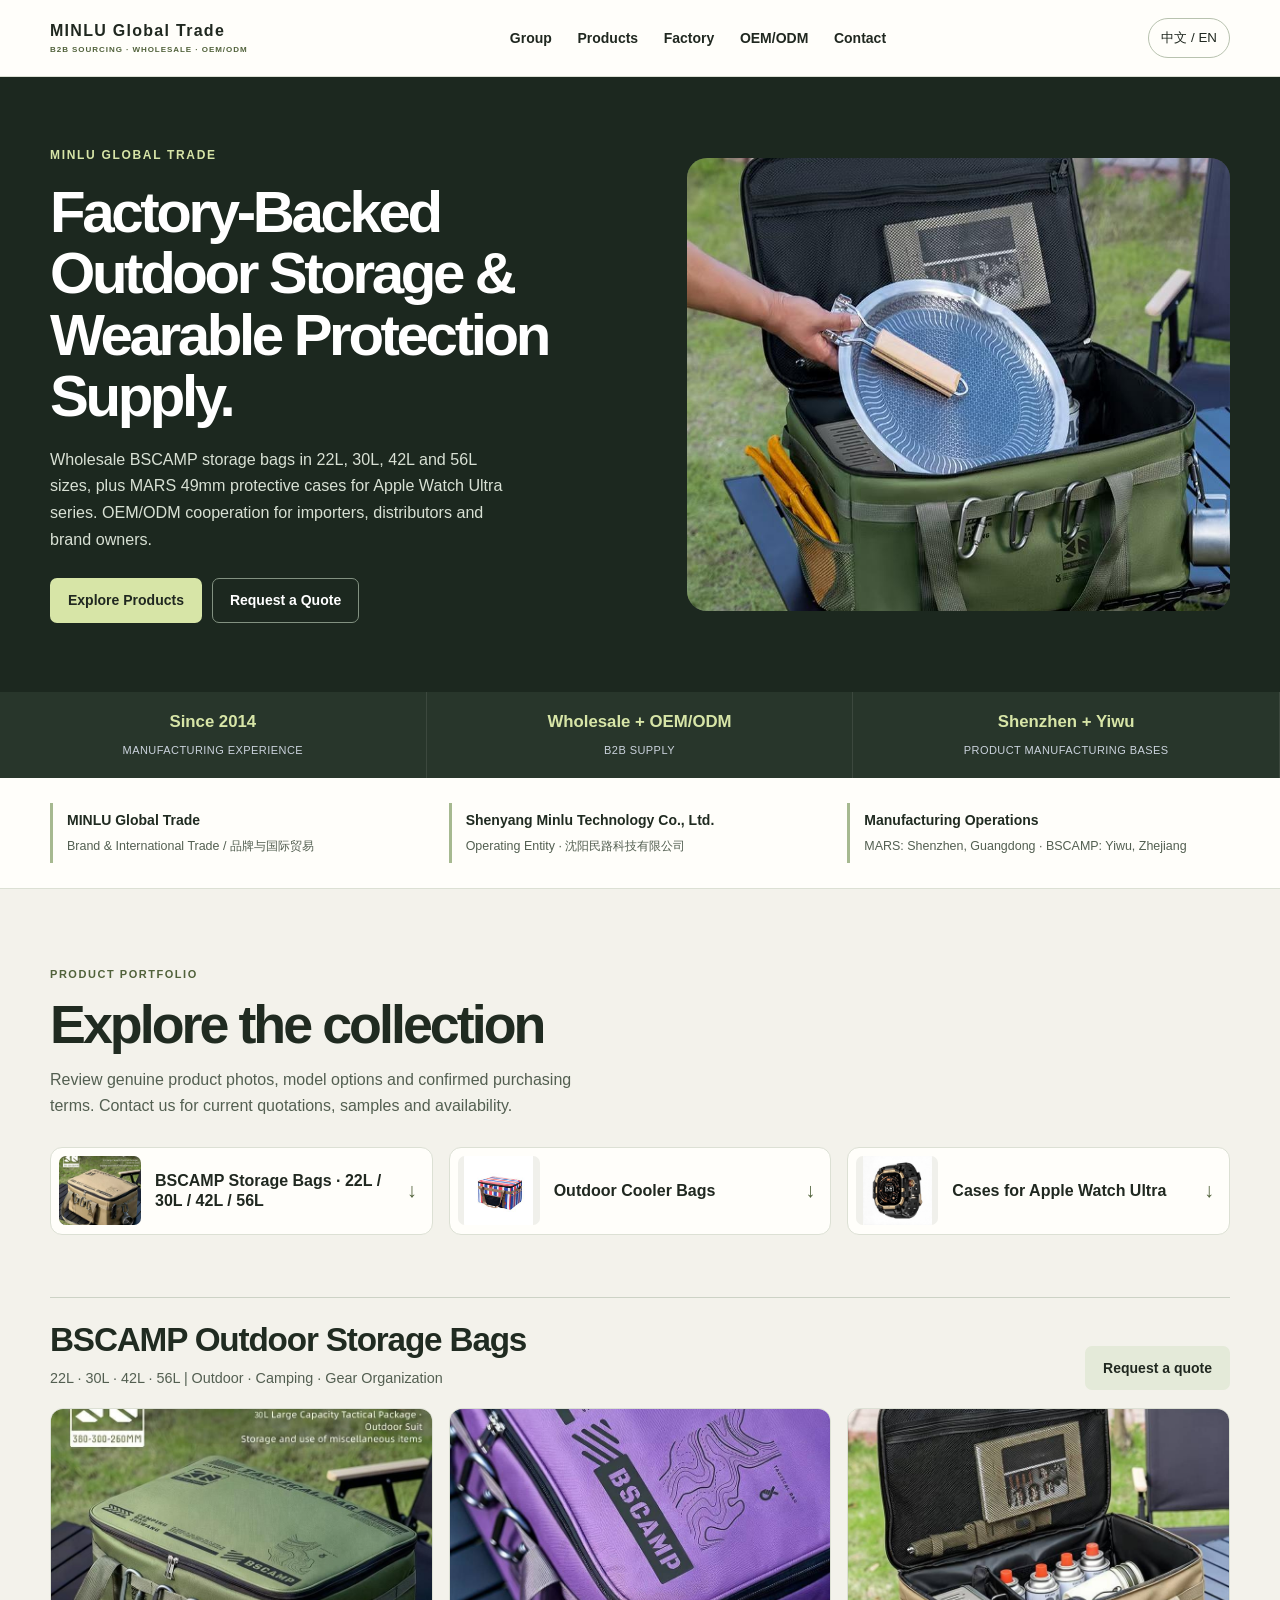
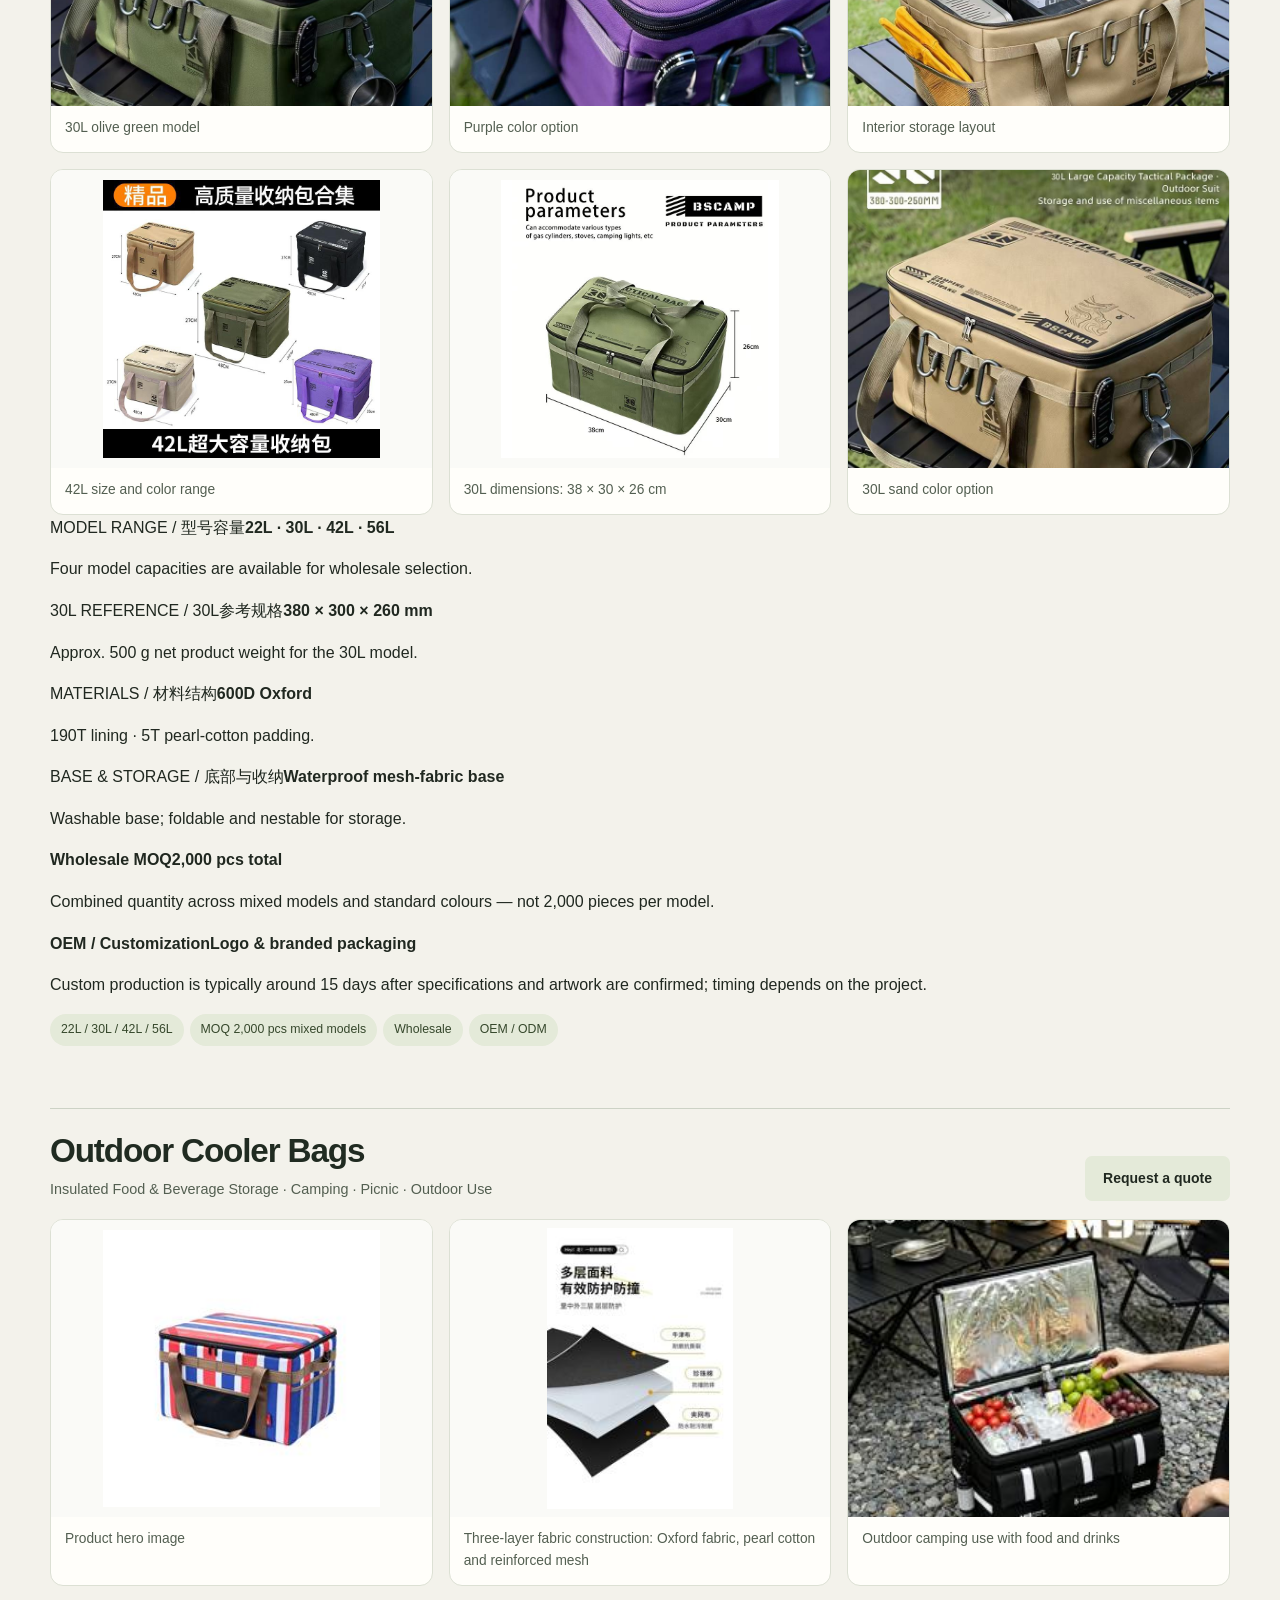
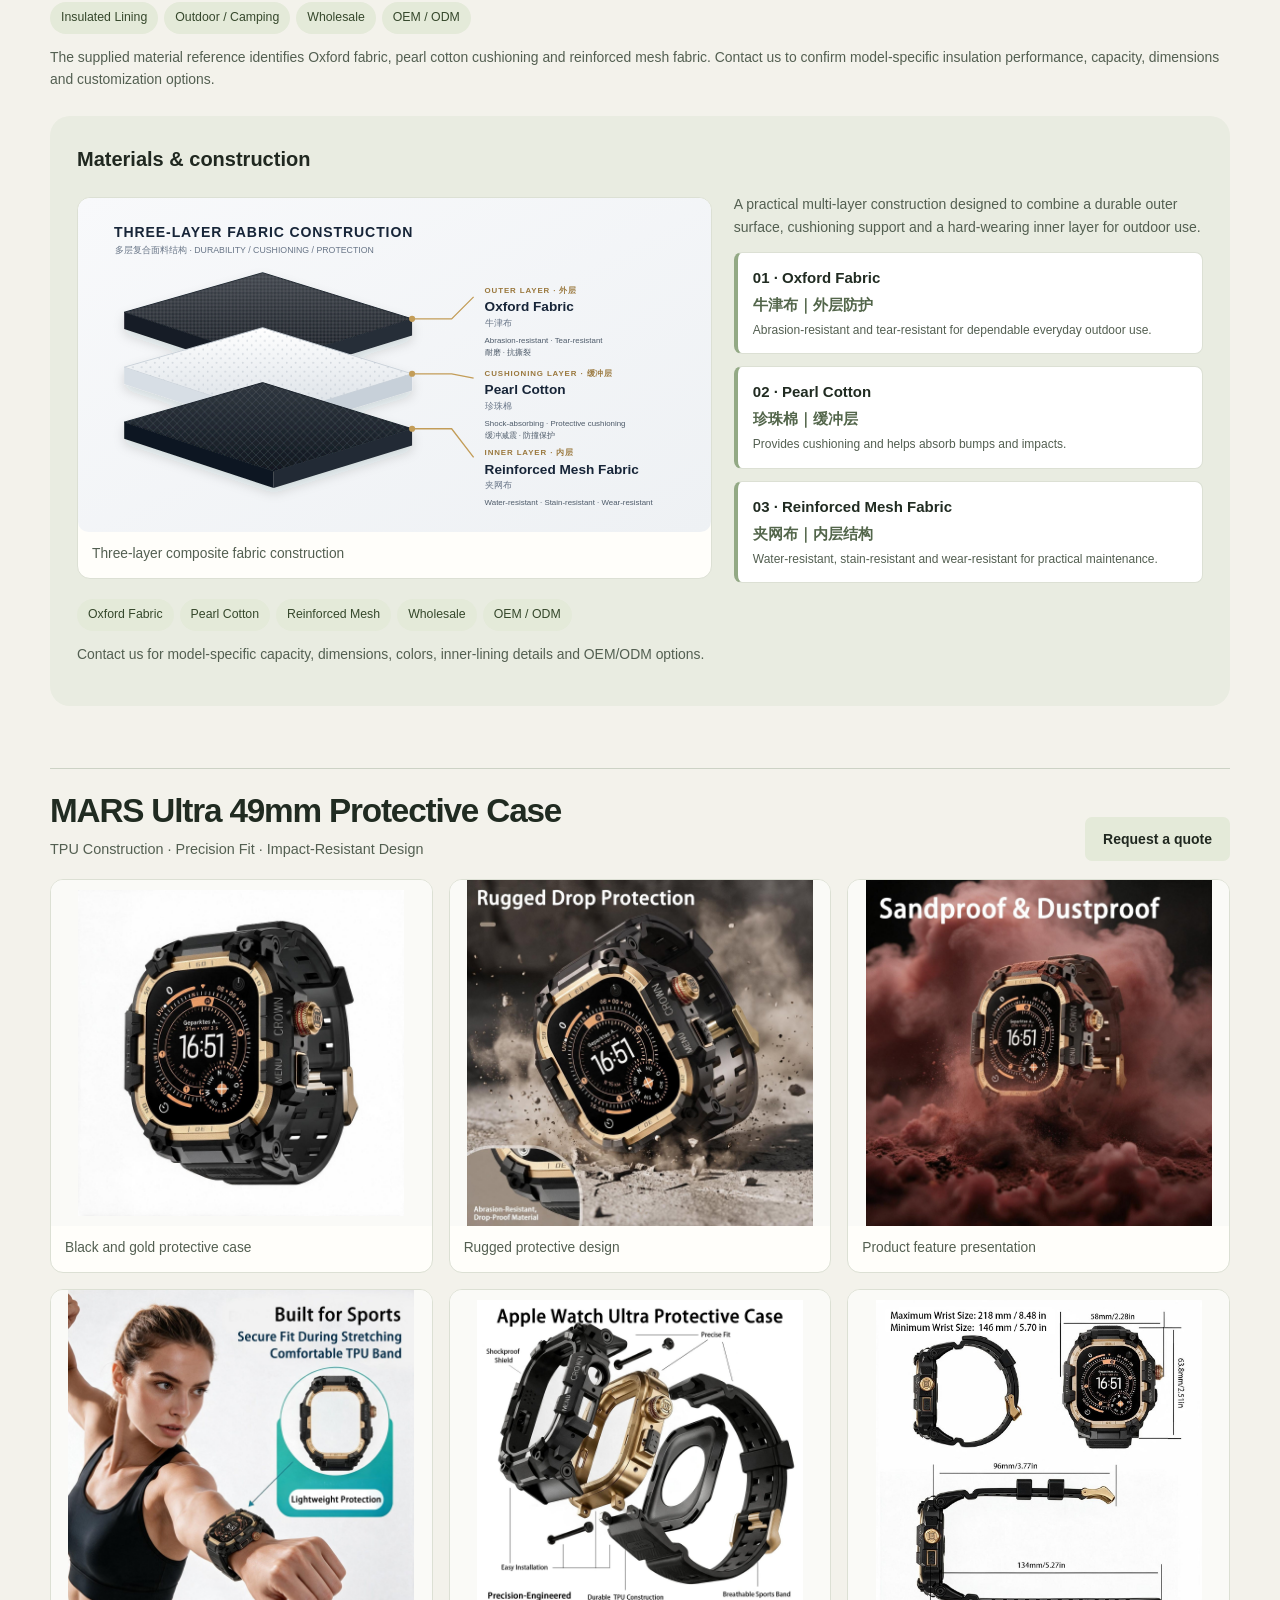
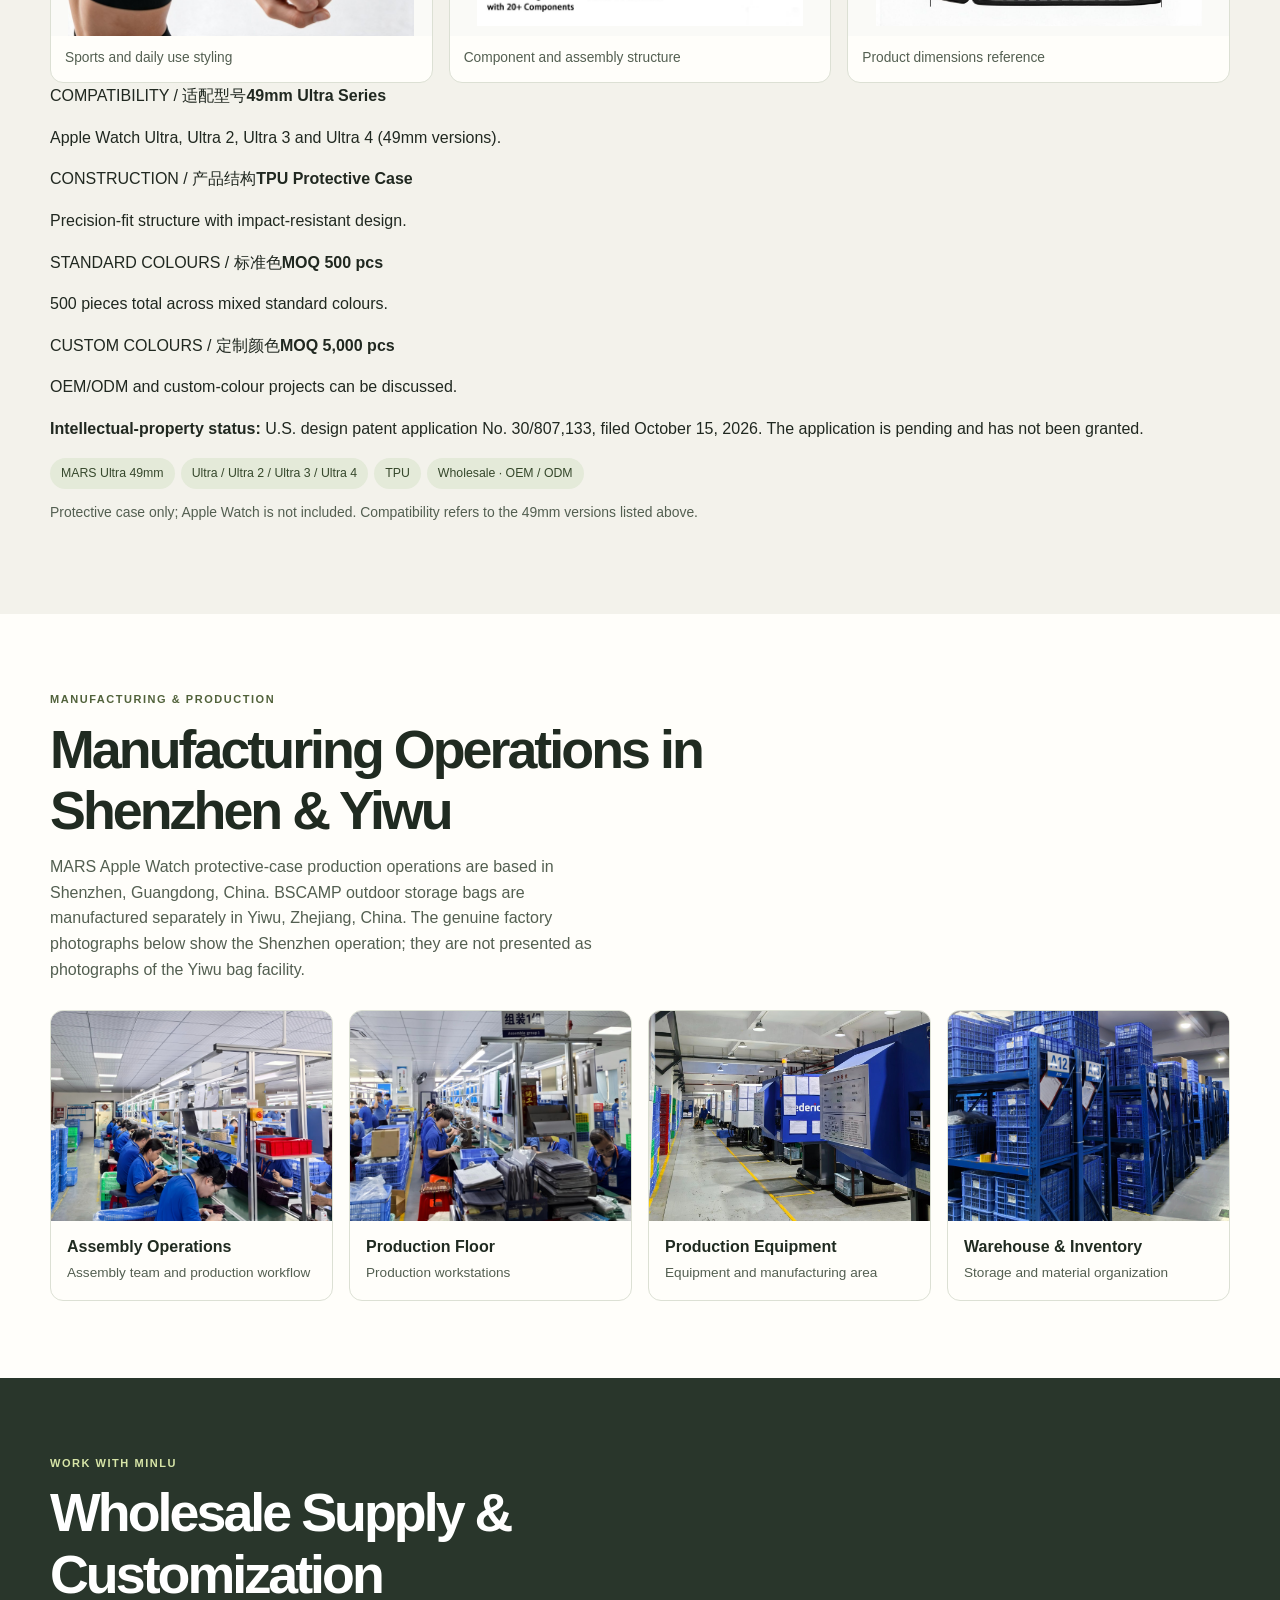
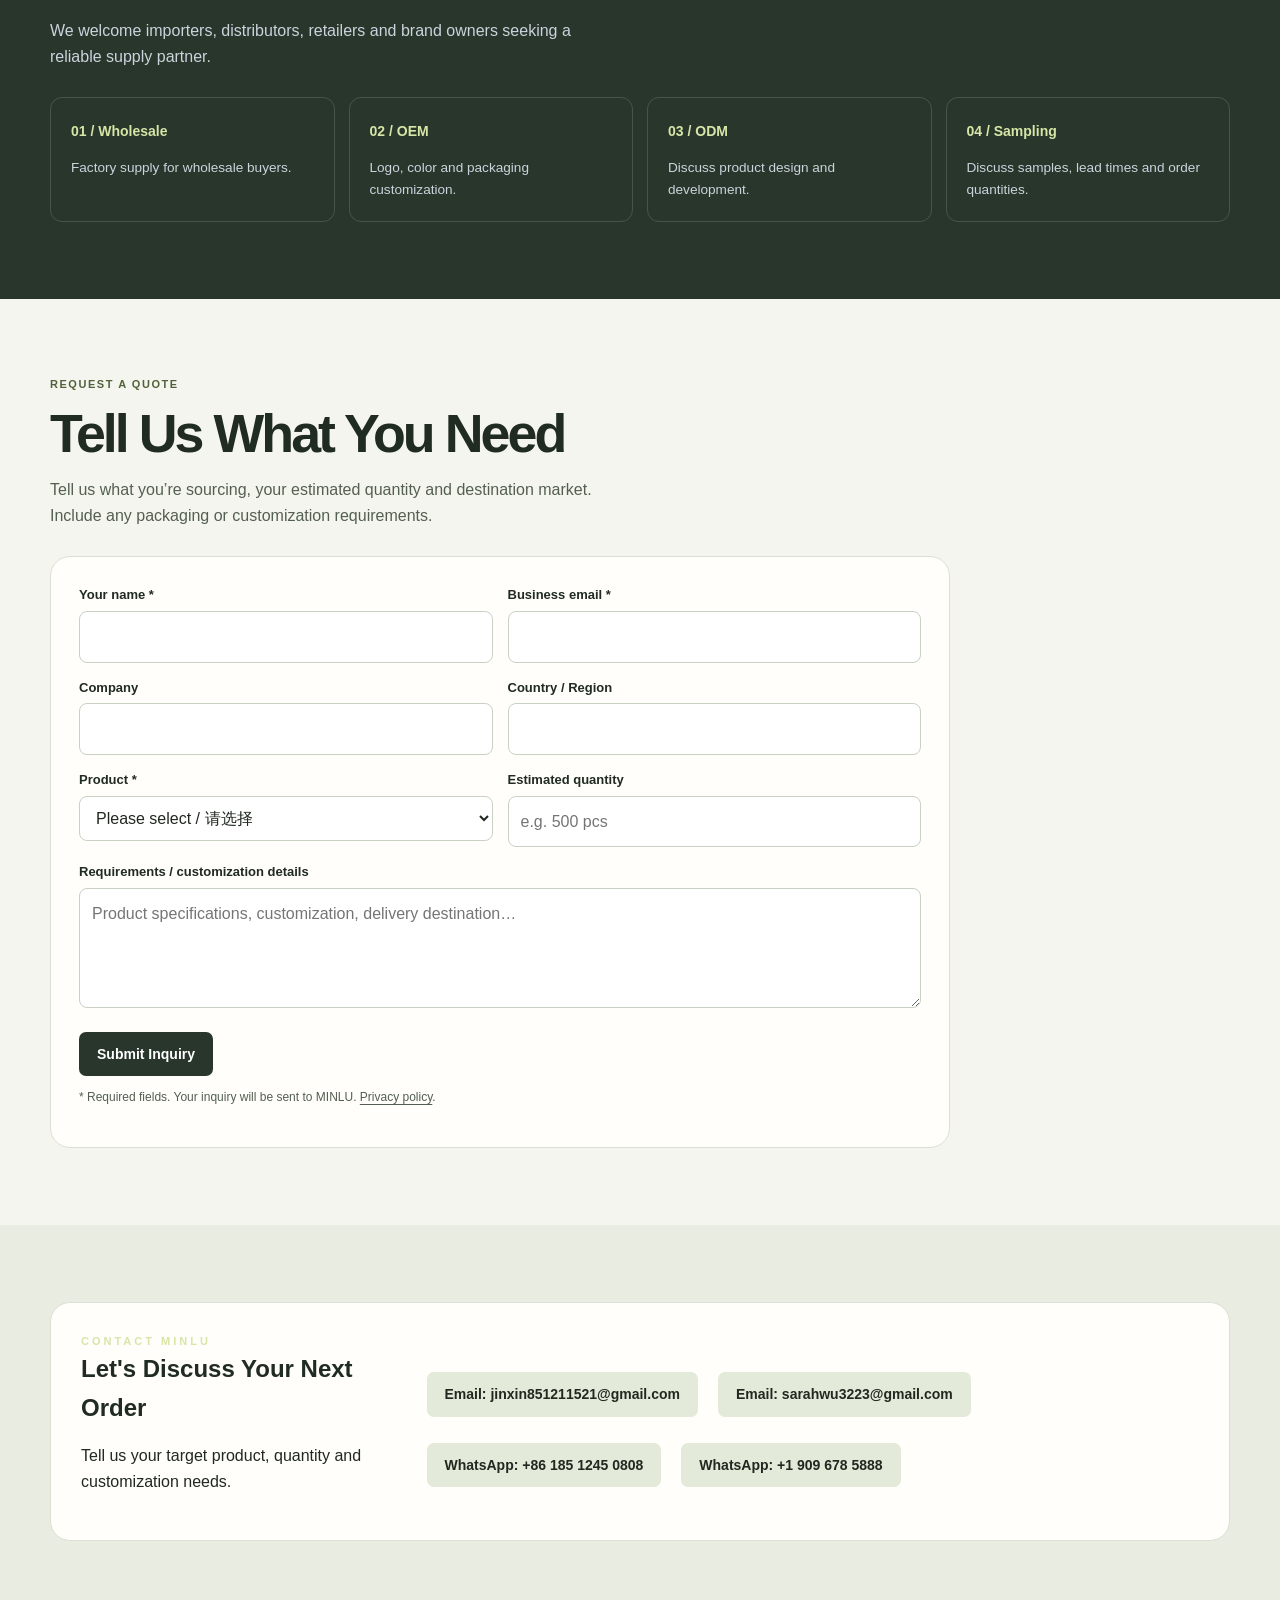
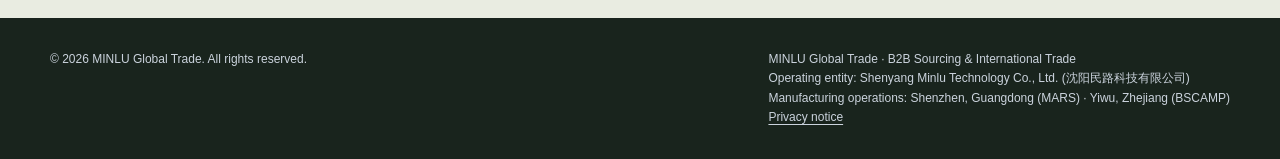
==== commit 34aed532: "Update MINLU website with confirmed BSCAMP and MARS product terms" ====
--- a/index.html
+++ b/index.html
@@ -1,167 +1,171 @@
-<!doctype html>
-<html lang="en">
-<head>
-<meta charset="utf-8"><meta name="viewport" content="width=device-width, initial-scale=1">
-<meta name="description" content="MINLU INDUSTRY &amp; TRADE supplies 30L and 42L camping storage bags, outdoor cooler bags and Apple Watch Ultra protective cases. Wholesale and OEM/ODM inquiries welcome.">
-<meta name="robots" content="index,follow,max-image-preview:large">
-<link rel="canonical" href="https://sarahwu3223.github.io/GLOBAL-TRADE-EMPIRE/">
-<meta property="og:type" content="website">
-<meta property="og:site_name" content="MINLU INDUSTRY &amp; TRADE">
-<meta property="og:title" content="MINLU INDUSTRY &amp; TRADE | MINLU Global Trade — Outdoor Bags &amp; Protective Cases">
-<meta property="og:description" content="MINLU INDUSTRY &amp; TRADE supplies 30L and 42L camping storage bags, outdoor cooler bags and Apple Watch Ultra protective cases. Wholesale and OEM/ODM inquiries welcome.">
-<meta property="og:url" content="https://sarahwu3223.github.io/GLOBAL-TRADE-EMPIRE/">
-<meta property="og:image" content="https://sarahwu3223.github.io/GLOBAL-TRADE-EMPIRE/bag-30l-khaki.jpg">
-<meta name="twitter:card" content="summary_large_image">
-<meta name="twitter:title" content="MINLU INDUSTRY &amp; TRADE | MINLU Global Trade — Outdoor Bags &amp; Protective Cases">
-<meta name="twitter:description" content="MINLU INDUSTRY &amp; TRADE supplies 30L and 42L camping storage bags, outdoor cooler bags and Apple Watch Ultra protective cases. Wholesale and OEM/ODM inquiries welcome.">
-<meta name="twitter:image" content="https://sarahwu3223.github.io/GLOBAL-TRADE-EMPIRE/bag-30l-khaki.jpg">
-<title>MINLU INDUSTRY &amp; TRADE | MINLU Global Trade — Tactical Storage Bags &amp; Protective Cases</title>
-<script type="application/ld+json">
-{
-  "@context": "https://schema.org",
-  "@type": "Organization",
-  "name": "MINLU INDUSTRY & TRADE",
-  "alternateName": "MINLU Global Trade",
-  "department": {
-    "@type": "Organization",
-    "name": "MINLU Global Trade",
-    "description": "International trade division of MINLU INDUSTRY & TRADE",
-    "url": "https://sarahwu3223.github.io/GLOBAL-TRADE-EMPIRE/"
-  },
-  "subOrganization": {
-    "@type": "Organization",
-    "name": "Shenzhen Yise Technology Co., Ltd.",
-    "description": "Manufacturing subsidiary within MINLU INDUSTRY & TRADE",
-    "url": "https://www.shellbox.cn",
-    "address": {
-      "@type": "PostalAddress",
-      "streetAddress": "Building A, Dingsheng Science & Technology Innovation Park, No. 64 Longliang 2nd Road, Longtian Community",
-      "addressLocality": "Shenzhen",
-      "addressRegion": "Guangdong",
-      "addressCountry": "CN"
-    }
-  },
-  "url": "https://sarahwu3223.github.io/GLOBAL-TRADE-EMPIRE/",
-  "description": "China-based B2B supplier of tactical storage bags, insulated outdoor cooler bags and Apple Watch Ultra protective cases, offering wholesale supply and OEM/ODM cooperation.",
-  "areaServed": [
-    {"@type": "Country", "name": "United States"},
-    {"@type": "Country", "name": "Canada"},
-    {"@type": "Country", "name": "United Kingdom"},
-    {"@type": "Country", "name": "Australia"}
-  ],
-  "knowsAbout": [
-    "30L tactical storage bags",
-    "Outdoor storage bags",
-    "Apple Watch Ultra protective cases",
-    "Wholesale supply",
-    "OEM and ODM"
-  ]
-}
-</script>
-<style>
-:root{--navy:#101b2b;--navy2:#18283d;--gold:#c6a56a;--ink:#1d2733;--muted:#647184;--paper:#f5f6f7;--line:#e5e8ec}*{box-sizing:border-box}html{scroll-behavior:smooth}body{margin:0;font-family:Inter,Arial,Helvetica,sans-serif;color:var(--ink);line-height:1.6;background:#fff}a{color:inherit;text-decoration:none}.wrap{width:min(1160px,92%);margin:auto}header{position:sticky;top:0;z-index:20;background:rgba(16,27,43,.97);color:white;border-bottom:1px solid #ffffff20}.nav{min-height:74px;display:flex;align-items:center;justify-content:space-between;gap:20px}.brand{font-size:19px;font-weight:800;letter-spacing:1.4px}.brand small{display:block;font-size:9px;letter-spacing:3px;color:var(--gold)}nav{display:flex;gap:22px;align-items:center;font-size:13px;color:#e4e8ed}nav a:hover{color:var(--gold)}.lang{border:1px solid #ffffff55;background:transparent;color:white;padding:8px 12px;border-radius:4px;cursor:pointer}.hero{background:linear-gradient(100deg,rgba(12,23,37,.93),rgba(12,23,37,.62)),url('factory-production-line.jpg') center 48%/cover;color:white;padding:112px 0 100px}.eyebrow{color:var(--gold);letter-spacing:3px;text-transform:uppercase;font-size:11px;font-weight:700}.hero h1{font-size:clamp(38px,5.2vw,66px);line-height:1.08;max-width:800px;margin:18px 0}.hero p{max-width:670px;color:#e0e5eb;font-size:17px}.btn{display:inline-block;padding:13px 21px;background:var(--gold);color:#142033;font-weight:800;border-radius:3px;margin:16px 10px 0 0;font-size:13px}.btn.outline{background:transparent;color:white;border:1px solid #ffffff88}.stats{display:grid;grid-template-columns:repeat(3,1fr);background:var(--navy2);color:white}.stat{padding:22px 12px;text-align:center;border-right:1px solid #ffffff18}.stat strong{display:block;font-size:20px;color:var(--gold)}.stat span{font-size:11px;color:#cbd3dd;letter-spacing:1px;text-transform:uppercase}section{padding:76px 0}.section-head{max-width:760px;margin-bottom:30px}.section-head h2{font-size:clamp(28px,3.5vw,42px);line-height:1.15;margin:10px 0 12px;color:var(--navy)}.section-head p{color:var(--muted);margin:0}.products{background:var(--paper)}.product-block{margin:36px 0 0}.product-title{display:flex;justify-content:space-between;align-items:end;gap:20px;margin-bottom:18px}.product-title h3{font-size:25px;color:var(--navy);margin:0}.product-title p{color:var(--muted);font-size:13px;margin:4px 0 0}.gallery{display:grid;grid-template-columns:repeat(3,minmax(0,1fr));gap:14px}.gallery figure{margin:0;background:white;border:1px solid var(--line);border-radius:6px;overflow:hidden}.gallery img{display:block;width:100%;height:270px;object-fit:cover;background:#fff}.gallery .contain{object-fit:contain;padding:10px}.gallery figcaption{padding:11px 13px;font-size:12px;color:var(--muted)}.product-info{display:flex;flex-wrap:wrap;gap:9px;margin-top:16px}.tag{background:#eee9df;color:#57482f;border-radius:20px;padding:6px 11px;font-size:11px}.factory-grid{display:grid;grid-template-columns:repeat(2,minmax(0,1fr));gap:16px}.factory-card{border:1px solid var(--line);border-radius:6px;overflow:hidden}.factory-card img{display:block;width:100%;height:310px;object-fit:cover}.factory-card div{padding:13px 16px}.factory-card b{color:var(--navy)}.factory-card p{font-size:12px;color:var(--muted);margin:3px 0}.capabilities{background:var(--navy);color:white}.capabilities .section-head h2{color:white}.capabilities .section-head p{color:#cbd3dd}.cap-grid{display:grid;grid-template-columns:repeat(4,1fr);gap:14px}.cap{border:1px solid #ffffff25;padding:20px;border-radius:4px}.cap strong{color:var(--gold);font-size:14px}.cap p{color:#cbd3dd;font-size:13px;margin-bottom:0}.contact{background:#f5f6f7}.contact-box{background:white;padding:30px;border:1px solid var(--line);border-radius:5px;display:flex;justify-content:space-between;align-items:center;gap:25px}.contact-box h2{margin:0;color:var(--navy)}footer{background:#0b1421;color:#cbd3dd;padding:25px 0;font-size:12px}footer .wrap{display:flex;justify-content:space-between;gap:15px;flex-wrap:wrap}.zh{display:none}body.cn .en{display:none}body.cn .zh{display:inline}body.cn .zh.block{display:block}body.cn .en.block{display:none}.group-bar{padding:25px 0;background:#fff;border-bottom:1px solid var(--line)}.group-bar .wrap{display:grid;grid-template-columns:repeat(3,minmax(0,1fr));gap:16px}.group-unit{border-left:3px solid var(--gold);padding:6px 0 6px 14px}.group-unit b{display:block;color:var(--navy);font-size:14px}.group-unit span{font-size:11px;color:var(--muted)}.note{font-size:11px;color:var(--muted);margin-top:12px}
-@media(max-width:760px){.group-bar .wrap{grid-template-columns:1fr}.nav{padding:13px 0;flex-wrap:wrap}nav{order:3;width:100%;overflow:auto;gap:16px;padding-bottom:4px}.hero{padding:75px 0}.stats{grid-template-columns:1fr}.gallery{grid-template-columns:repeat(2,minmax(0,1fr))}.gallery img{height:210px}.factory-grid{grid-template-columns:1fr}.factory-card img{height:240px}.cap-grid{grid-template-columns:repeat(2,1fr)}section{padding:55px 0}.contact-box{display:block}.product-title{display:block}}
-
-.inquiry{background:#fff}.inquiry-card{max-width:900px;background:#f8f9fa;border:1px solid var(--line);border-radius:7px;padding:28px}.inquiry-grid{display:grid;grid-template-columns:repeat(2,minmax(0,1fr));gap:15px}.inquiry-field label{display:block;font-size:13px;font-weight:700;color:var(--navy);margin-bottom:5px}.inquiry-field input,.inquiry-field select,.inquiry-field textarea{width:100%;padding:12px;border:1px solid #cfd6df;border-radius:4px;background:white;font:inherit;color:var(--ink)}.inquiry-field textarea{min-height:120px;resize:vertical}.inquiry-field.full{grid-column:1/-1}.inquiry-submit{border:0;cursor:pointer}.inquiry-hint{font-size:12px;color:var(--muted);margin:12px 0 0}
-@media(max-width:760px){.inquiry-grid{grid-template-columns:1fr}.inquiry-field.full{grid-column:auto}.inquiry-card{padding:18px}}
-
-.material-layout{display:grid;grid-template-columns:minmax(0,1.15fr) minmax(280px,.85fr);gap:22px;align-items:center;margin-top:18px}.material-visual{margin:0;background:#f7f8fa;border:1px solid var(--line);border-radius:6px;overflow:hidden}.material-visual img{display:block;width:100%;height:auto;object-fit:contain}.material-visual figcaption{padding:10px 14px;color:var(--muted);font-size:12px}.material-copy{display:grid;gap:12px}.material-intro{color:var(--muted);font-size:14px;margin-bottom:2px}.material-layer{border:1px solid var(--line);border-left:4px solid var(--gold);border-radius:5px;padding:13px 15px;background:#fff}.material-layer h4{margin:0 0 4px;color:var(--navy);font-size:15px}.material-layer p{margin:0;color:var(--muted);font-size:12px}.material-layer .cn{display:block;color:#8a6b3d;margin-top:3px}
-@media(max-width:760px){.material-layout{grid-template-columns:1fr}}
-
-.cooler-gallery{display:grid;grid-template-columns:repeat(3,minmax(0,1fr));gap:14px}.cooler-gallery figure{margin:0;background:#fff;border:1px solid var(--line);border-radius:6px;overflow:hidden}.cooler-gallery img{display:block;width:100%;height:285px;object-fit:cover;background:#fff}.cooler-gallery .material-img{object-fit:contain;padding:8px}.cooler-gallery figcaption{padding:11px 13px;font-size:12px;color:var(--muted)}
-@media(max-width:760px){.cooler-gallery{grid-template-columns:1fr 1fr}.cooler-gallery img{height:220px}}
-</style>
-<link rel="stylesheet" href="minlu-design.css">
-</head>
-<body><a class="skip-link" href="#top"><span class="en">Skip to content</span><span class="zh">跳转至内容</span></a>
-<header><div class="wrap nav"><a class="brand" href="#top">MINLU INDUSTRY &amp; TRADE<small>MINLU GLOBAL TRADE · INTERNATIONAL TRADE DIVISION</small></a><nav><a href="#group"><span class="en">Group</span><span class="zh">集团介绍</span></a><a href="#products"><span class="en">Products</span><span class="zh">产品中心</span></a><a href="#factory"><span class="en">Factory</span><span class="zh">工厂实力</span></a><a href="#custom"><span class="en">OEM/ODM</span><span class="zh">定制服务</span></a><a href="#contact"><span class="en">Contact</span><span class="zh">联系我们</span></a></nav><button class="lang" onclick="toggleLang()">中文 / EN</button></div></header>
-<main id="top" tabindex="-1">
-<div class="hero"><div class="wrap hero-layout"><div class="hero-copy"><div class="eyebrow"><span class="en">MINLU INDUSTRY &amp; TRADE</span><span class="zh">MINLU INDUSTRY &amp; TRADE</span></div><h1><span class="en">Your Trusted Global Outdoor Gear &amp; Manufacturing Partner.</span><span class="zh">值得信赖的全球户外装备与制造合作伙伴</span></h1><p><span class="en">Wholesale camping storage bags, outdoor cooler bags and Apple Watch Ultra protective cases for importers, distributors and retailers in the United States, Canada, the United Kingdom, Australia and other markets.</span><span class="zh">面向美国、加拿大、英国、澳大利亚及其他市场的进口商、经销商和零售商，供应露营收纳包、户外保温包和 Apple Watch Ultra 保护壳。</span></p><a class="btn" href="#products"><span class="en">Explore Products</span><span class="zh">查看产品</span></a><a class="btn outline" href="#inquiry"><span class="en">Request a Quote</span><span class="zh">获取报价</span></a></div><figure class="hero-photo">
-  <img src="camp-kitchen.jpg" width="800" height="800" fetchpriority="high" alt="Open olive green camping storage bag holding cookware">
-</figure></div></div>
-<div class="stats"><div class="stat"><strong>Wholesale Supply</strong><span><span class="en">B2B Orders</span><span class="zh">批发供货</span></span></div><div class="stat"><strong>OEM / ODM</strong><span><span class="en">Custom Projects</span><span class="zh">产品定制</span></span></div><div class="stat"><strong>Factory Coordination</strong><span><span class="en">Production Support</span><span class="zh">生产对接</span></span></div></div>
-<div class="group-bar" id="group"><div class="wrap"><div class="group-unit"><b>MINLU INDUSTRY &amp; TRADE</b><span>Group Brand / 集团品牌</span></div><div class="group-unit"><b>MINLU Global Trade</b><span>International Trade Division / 国际贸易业务部门</span></div><div class="group-unit"><b>Shenzhen Yise Technology Co., Ltd.</b><span>Manufacturing Subsidiary / 旗下制造子公司</span></div></div></div>
-<section class="products" id="products"><div class="wrap"><div class="section-head"><div class="eyebrow">PRODUCT PORTFOLIO</div><h2><span class="en">Explore the collection</span><span class="zh">浏览产品系列</span></h2><p><span class="en">Browse product photos, configurations and details. Contact us for current pricing, samples and order requirements.</span><span class="zh">查看产品实拍、款式及细节。欢迎咨询最新价格、样品及订单要求。</span></p></div>
-<div class="product-jumps"><a class="product-jump" href="#storage-bags">
-  <img src="bag-30l-sand.jpg" alt="" loading="lazy" decoding="async">
-  <span><span class="en">30L / 42L Tactical Storage Bags</span><span class="zh">30L / 42L 战术收纳包</span></span><span class="jump-arrow" aria-hidden="true">↓</span>
-</a>
-<a class="product-jump" href="#cooler-bags">
-  <img src="cooler-bag-main.jpg" alt="" loading="lazy" decoding="async">
-  <span><span class="en">Outdoor Cooler Bags</span><span class="zh">户外保温包</span></span><span class="jump-arrow" aria-hidden="true">↓</span>
-</a>
-<a class="product-jump" href="#watch-cases">
-  <img src="watch-case-main.jpg" alt="" loading="lazy" decoding="async">
-  <span><span class="en">Cases for Apple Watch Ultra</span><span class="zh">Apple Watch Ultra 保护壳</span></span><span class="jump-arrow" aria-hidden="true">↓</span>
-</a></div>
-<div class="product-block" id="storage-bags"><div class="product-title"><div><h3><span class="en">30L / 42L Tactical Storage Bags</span><span class="zh">30L / 42L 战术收纳包</span></h3><p><span class="en">Outdoor · Camping · Gear Organization</span><span class="zh">户外 · 露营 · 装备收纳</span></p></div><a class="btn product-quote" href="#inquiry" data-product="30L / 42L Tactical Storage Bag"><span class="en">Request a quote</span><span class="zh">询问该产品</span></a></div><div class="gallery">
-<figure><img loading="lazy" decoding="async" src="bag-30l-khaki.jpg" alt="Olive green 30L tactical storage bag"><figcaption><span class="en">30L olive green model</span><span class="zh">30L 橄榄绿色款</span></figcaption></figure>
-<figure><img loading="lazy" decoding="async" src="bag-30l-purple.jpg" alt="Purple tactical storage bag"><figcaption><span class="en">Purple color option</span><span class="zh">紫色款式</span></figcaption></figure>
-<figure><img loading="lazy" decoding="async" src="bag-30l-interior.jpg" alt="Interior compartments and storage capacity"><figcaption><span class="en">Interior storage layout</span><span class="zh">内部收纳空间</span></figcaption></figure>
-<figure><img loading="lazy" decoding="async" class="contain" src="bag-42l-colors.jpg" alt="42L storage bag color range"><figcaption><span class="en">42L size and color range</span><span class="zh">42L 尺寸及颜色选择</span></figcaption></figure>
-<figure><img loading="lazy" decoding="async" class="contain" src="bag-30l-dimensions.jpg" alt="30L tactical storage bag dimensions"><figcaption><span class="en">30L dimensions: 38 × 30 × 26 cm</span><span class="zh">30L 尺寸：38 × 30 × 26 厘米</span></figcaption></figure>
-<figure><img loading="lazy" decoding="async" src="bag-30l-sand.jpg" alt="Sand-colored 30L tactical storage bag on a camping table"><figcaption><span class="en">30L sand color option</span><span class="zh">30L 沙色款</span></figcaption></figure>
-</div><div class="product-info"><span class="tag">30L / 42L</span><span class="tag">Wholesale</span><span class="tag">OEM / ODM</span><span class="tag"><span class="en">Multiple colors</span><span class="zh">多种颜色</span></span></div></div>
-<div class="product-block" id="cooler-bags"><div class="product-title"><div><h3><span class="en">Outdoor Cooler Bags</span><span class="zh">户外保温包</span></h3><p><span class="en">Insulated Food & Beverage Storage · Camping · Picnic · Outdoor Use</span><span class="zh">户外保温包 / 保温战术旅行包 · 食品饮料保温收纳 · 露营野餐</span></p></div><a class="btn product-quote" href="#inquiry" data-product="Outdoor Cooler Bag"><span class="en">Request a quote</span><span class="zh">询问该产品</span></a></div><div class="cooler-gallery">
-<figure><img loading="lazy" decoding="async" src="cooler-bag-main.jpg" alt="Outdoor insulated cooler bag in red white and blue striped design"><figcaption><span class="en">Product hero image</span><span class="zh">产品主图</span></figcaption></figure>
-<figure><img loading="lazy" decoding="async" class="material-img" src="cooler-bag-materials.jpg" alt="Three-layer fabric construction: Oxford fabric, pearl cotton and reinforced mesh fabric"><figcaption><span class="en">Three-layer fabric construction: Oxford fabric, pearl cotton and reinforced mesh</span><span class="zh">三层复合面料：牛津布、珍珠棉、夹网布</span></figcaption></figure>
-<figure><img loading="lazy" decoding="async" src="cooler-bag-outdoor-scene.jpg" alt="Cooler bag open and filled with food and drinks at an outdoor campsite"><figcaption><span class="en">Outdoor camping use with food and drinks</span><span class="zh">户外露营使用场景：食品与饮料收纳</span></figcaption></figure>
-</div><div class="product-info"><span class="tag">Insulated Lining</span><span class="tag">Outdoor / Camping</span><span class="tag">Wholesale</span><span class="tag">OEM / ODM</span></div><p class="note"><span class="en">The supplied material reference identifies Oxford fabric, pearl cotton cushioning and reinforced mesh fabric. Contact us to confirm model-specific insulation performance, capacity, dimensions and customization options.</span><span class="zh">根据提供的材质资料，产品采用牛津布、珍珠棉缓冲层及夹网布。具体保温性能、容量、尺寸及定制选项请联系确认。</span></p><div class="cooler-materials"><h4><span class="en">Materials &amp; construction</span><span class="zh">面料与结构</span></h4><div class="material-layout"><figure class="material-visual"><img loading="lazy" decoding="async" src="cooler-bag-materials.svg" alt="Three-layer protective fabric construction: Oxford fabric, pearl cotton and reinforced mesh fabric"><figcaption><span class="en">Three-layer composite fabric construction</span><span class="zh">三层复合面料结构示意</span></figcaption></figure><div class="material-copy"><div class="material-intro"><span class="en">A practical multi-layer construction designed to combine a durable outer surface, cushioning support and a hard-wearing inner layer for outdoor use.</span><span class="zh">采用多层复合结构，结合外层耐用防护、中间缓冲支撑及内层耐磨材质，满足户外使用需求。</span></div><div class="material-layer"><h4>01 · Oxford Fabric <span class="cn">牛津布｜外层防护</span></h4><p><span class="en">Abrasion-resistant and tear-resistant for dependable everyday outdoor use.</span><span class="zh">耐磨、抗撕裂，提升产品外层耐用性。</span></p></div><div class="material-layer"><h4>02 · Pearl Cotton <span class="cn">珍珠棉｜缓冲层</span></h4><p><span class="en">Provides cushioning and helps absorb bumps and impacts.</span><span class="zh">提供缓冲减震作用，帮助减轻碰撞带来的影响。</span></p></div><div class="material-layer"><h4>03 · Reinforced Mesh Fabric <span class="cn">夹网布｜内层结构</span></h4><p><span class="en">Water-resistant, stain-resistant and wear-resistant for practical maintenance.</span><span class="zh">具备防水、耐污、耐磨特性，便于日常维护。</span></p></div></div></div><div class="product-info"><span class="tag">Oxford Fabric</span><span class="tag">Pearl Cotton</span><span class="tag">Reinforced Mesh</span><span class="tag">Wholesale</span><span class="tag">OEM / ODM</span></div><p class="note"><span class="en">Contact us for model-specific capacity, dimensions, colors, inner-lining details and OEM/ODM options.</span><span class="zh">欢迎咨询具体款式的容量、尺寸、颜色、内衬细节及 OEM/ODM 定制方案。</span></p></div></div>
-<div class="product-block" id="watch-cases"><div class="product-title"><div><h3><span class="en">Cases for Apple Watch Ultra</span><span class="zh">Apple Watch Ultra 保护壳</span></h3><p><span class="en">TPU Construction · Rugged Design · Precision Fit</span><span class="zh">TPU 结构 · 坚固设计 · 精密贴合</span></p></div><a class="btn product-quote" href="#inquiry" data-product="Apple Watch Ultra Protective Case"><span class="en">Request a quote</span><span class="zh">询问该产品</span></a></div><div class="gallery">
-<figure><img loading="lazy" decoding="async" class="contain" src="watch-case-main.jpg" alt="Apple Watch Ultra protective case main product image"><figcaption><span class="en">Black and gold protective case</span><span class="zh">黑金款保护壳</span></figcaption></figure>
-<figure><img loading="lazy" decoding="async" src="watch-case-protection.jpg" alt="Protective case drop protection product image"><figcaption><span class="en">Rugged protective design</span><span class="zh">坚固防护设计</span></figcaption></figure>
-<figure><img loading="lazy" decoding="async" src="watch-case-dust.jpg" alt="Protective case dust protection product image"><figcaption><span class="en">Product feature presentation</span><span class="zh">产品功能展示</span></figcaption></figure>
-<figure><img loading="lazy" decoding="async" src="watch-case-sport.jpg" alt="Protective case sports use"><figcaption><span class="en">Sports and daily use styling</span><span class="zh">运动及日常佩戴展示</span></figcaption></figure>
-<figure><img loading="lazy" decoding="async" class="contain" src="watch-case-exploded.jpg" alt="Protective case exploded assembly view"><figcaption><span class="en">Component and assembly structure</span><span class="zh">组件及装配结构</span></figcaption></figure>
-<figure><img loading="lazy" decoding="async" class="contain" src="watch-case-size.jpg" alt="Protective case size reference"><figcaption><span class="en">Product dimensions reference</span><span class="zh">产品尺寸参考</span></figcaption></figure>
-</div><div class="product-info"><span class="tag">Apple Watch Ultra</span><span class="tag">TPU</span><span class="tag">Protective Case</span><span class="tag">OEM / ODM</span></div><p class="note"><span class="en">Protective case only; watch is not included. Please confirm device compatibility and performance specifications with our team before ordering.</span><span class="zh">产品仅为保护壳，不包含手表。下单前请与我们确认适配型号及性能规格。</span></p></div>
-</div></section>
-<section id="factory"><div class="wrap"><div class="section-head"><div class="eyebrow">MANUFACTURING & PRODUCTION</div><h2><span class="en">Inside the Production Facility</span><span class="zh">生产现场与工厂实力</span></h2><p><span class="en">Shenzhen Yise Technology Co., Ltd. is the manufacturing subsidiary within MINLU INDUSTRY & TRADE. The following factory photographs present assembly operations, production areas, equipment and warehouse storage.</span><span class="zh">深圳市艺色科技有限公司是 MINLU INDUSTRY & TRADE 旗下制造子公司。以下照片展示装配作业、生产区域、设备及仓储环境。</span></p></div><div class="factory-grid">
-<div class="factory-card"><img loading="lazy" decoding="async" src="factory-assembly-line.jpg" alt="Factory assembly line"><div><b><span class="en">Assembly Operations</span><span class="zh">产品装配作业</span></b><p><span class="en">Assembly team and production workflow</span><span class="zh">装配团队及生产流程</span></p></div></div>
-<div class="factory-card"><img loading="lazy" decoding="async" src="factory-production-line.jpg" alt="Factory production floor"><div><b><span class="en">Production Floor</span><span class="zh">生产车间</span></b><p><span class="en">Production workstations</span><span class="zh">生产工位现场</span></p></div></div>
-<div class="factory-card"><img loading="lazy" decoding="async" src="factory-equipment.jpg" alt="Factory equipment"><div><b><span class="en">Production Equipment</span><span class="zh">生产设备</span></b><p><span class="en">Equipment and manufacturing area</span><span class="zh">设备及制造区域</span></p></div></div>
-<div class="factory-card"><img loading="lazy" decoding="async" src="factory-warehouse.jpg" alt="Factory warehouse"><div><b><span class="en">Warehouse & Inventory</span><span class="zh">仓储与库存</span></b><p><span class="en">Storage and material organization</span><span class="zh">仓储及物料管理</span></p></div></div>
-</div></div></section>
-<section class="capabilities" id="custom"><div class="wrap"><div class="section-head"><div class="eyebrow">WORK WITH MINLU</div><h2><span class="en">Wholesale Supply & Customization</span><span class="zh">批发供货与定制合作</span></h2><p><span class="en">We welcome importers, distributors, retailers and brand owners seeking a reliable supply partner.</span><span class="zh">欢迎进口商、经销商、零售商及品牌客户洽谈供货与定制合作。</span></p></div><div class="cap-grid"><div class="cap"><strong>01 / Wholesale</strong><p><span class="en">Factory supply for wholesale buyers.</span><span class="zh">面向批发采购商供货。</span></p></div><div class="cap"><strong>02 / OEM</strong><p><span class="en">Logo, color and packaging customization.</span><span class="zh">支持 Logo、颜色及包装定制。</span></p></div><div class="cap"><strong>03 / ODM</strong><p><span class="en">Discuss product design and development.</span><span class="zh">支持产品设计与开发需求沟通。</span></p></div><div class="cap"><strong>04 / Sampling</strong><p><span class="en">Discuss samples, lead times and order quantities.</span><span class="zh">可沟通样品、交期及采购数量。</span></p></div></div></div></section>
-<section class="inquiry" id="inquiry"><div class="wrap"><div class="section-head"><div class="eyebrow">REQUEST A QUOTE</div><h2><span class="en">Tell Us What You Need</span><span class="zh">提交您的采购需求</span></h2><p><span class="en">Tell us what you’re sourcing, your estimated quantity and destination market. Include any packaging or customization requirements.</span><span class="zh">请填写意向产品、预计采购数量和目的市场。如有包装或定制需求，也可以一并说明。</span></p></div><div class="inquiry-card"><form id="quoteForm" action="https://formspree.io/f/xrpqzlgv" method="POST"><div class="inquiry-grid"><div class="inquiry-field"><label for="q-name"><span class="en">Your name *</span><span class="zh">姓名 *</span></label><input id="q-name" name="name" autocomplete="name" required></div><div class="inquiry-field"><label for="q-email"><span class="en">Business email *</span><span class="zh">联系邮箱 *</span></label><input id="q-email" name="email" type="email" autocomplete="email" required></div><div class="inquiry-field"><label for="q-company"><span class="en">Company</span><span class="zh">公司名称</span></label><input id="q-company" name="company" autocomplete="organization"></div><div class="inquiry-field"><label for="q-country"><span class="en">Country / Region</span><span class="zh">国家 / 地区</span></label><input id="q-country" name="country" autocomplete="country-name"></div><div class="inquiry-field"><label for="q-product"><span class="en">Product *</span><span class="zh">感兴趣的产品 *</span></label><input type="hidden" name="_subject" value="New MINLU website inquiry"><select id="q-product" name="product" required><option value="">Please select / 请选择</option><option>30L / 42L Tactical Storage Bag</option><option>Outdoor Cooler Bag</option><option>Apple Watch Ultra Protective Case</option><option>Other / OEM / ODM Project</option></select></div><div class="inquiry-field"><label for="q-quantity"><span class="en">Estimated quantity</span><span class="zh">预计采购数量</span></label><input id="q-quantity" name="quantity" placeholder="e.g. 500 pcs"></div><div class="inquiry-field full"><label for="q-message"><span class="en">Requirements / customization details</span><span class="zh">采购需求 / 定制要求</span></label><textarea id="q-message" name="message" placeholder="Product specifications, customization, delivery destination…"></textarea></div></div><button class="btn inquiry-submit" type="submit"><span class="en">Submit Inquiry</span><span class="zh">提交询价</span></button><p class="inquiry-hint"><span class="en">* Required fields. Your inquiry will be sent to MINLU. <a href="privacy.html">Privacy policy</a>.</span><span class="zh">* 为必填项。询盘将发送至 MINLU。<a href="privacy.html">隐私政策</a>。</span></p><p id="inquiryStatus" class="inquiry-hint" role="status" aria-live="polite"></p></form></div></div></section><section class="contact" id="contact"><div class="wrap contact-box"><div><div class="eyebrow">CONTACT MINLU</div><h2><span class="en">Let's Discuss Your Next Order</span><span class="zh">期待与您洽谈下一笔订单</span></h2><p><span class="en">Tell us your target product, quantity and customization needs.</span><span class="zh">请告诉我们您需要的产品、采购数量及定制要求。</span></p></div><div style="display:flex;flex-wrap:wrap;gap:10px;align-items:center"><a class="btn" href="mailto:jinxin851211521@gmail.com">Email: jinxin851211521@gmail.com</a><a class="btn" href="mailto:sarahwu3223@gmail.com">Email: sarahwu3223@gmail.com</a><a class="btn" href="https://wa.me/8618512450808" target="_blank" rel="noopener">WhatsApp: +86 185 1245 0808</a><a class="btn" href="https://wa.me/19096785888" target="_blank" rel="noopener">WhatsApp: +1 909 678 5888</a></div></div></section>
-</main><footer><div class="wrap"><span>© <span id="year"></span> MINLU INDUSTRY &amp; TRADE. All rights reserved.</span><span>MINLU Global Trade · International Trade Division<br>Shenzhen Yise Technology Co., Ltd. · Manufacturing Subsidiary<br>Manufacturing subsidiary address: Building A, Dingsheng Science &amp; Technology Innovation Park, No. 64 Longliang 2nd Road, Longtian Community, Pingshan District, Shenzhen, Guangdong, China<br><a href="https://www.shellbox.cn">www.shellbox.cn</a><br><a href="privacy.html"><span class="en">Privacy notice</span><span class="zh">隐私声明</span></a></span></div></footer>
-<script>
-function toggleLang(){document.body.classList.toggle('cn');document.documentElement.lang=document.body.classList.contains('cn')?'zh-CN':'en'}
-document.getElementById('year').textContent=new Date().getFullYear();
-const quoteForm=document.getElementById('quoteForm');
-const quoteProduct=quoteForm.elements.product;
-for (const link of document.querySelectorAll('.product-quote')) {
-  link.addEventListener('click', () => {
-    quoteProduct.value=link.dataset.product;
-  });
-}
-quoteForm.addEventListener('submit',async function(e){
-  e.preventDefault();
-  const button=quoteForm.querySelector('button[type="submit"]');
-  const status=document.getElementById('inquiryStatus');
-  const original=button.innerHTML;
-  button.disabled=true;
-  button.textContent=document.body.classList.contains('cn')?'正在提交…':'Submitting…';
-  status.textContent='';
-  status.style.color='';
-  try{
-    const response=await fetch(quoteForm.action,{method:'POST',body:new FormData(quoteForm),headers:{'Accept':'application/json'}});
-    if(response.ok){
-      quoteForm.reset();
-      status.textContent=document.body.classList.contains('cn')?'提交成功！感谢联系 MINLU，我们会尽快回复您。':'Thank you! Your inquiry has been submitted successfully. MINLU will get back to you soon.';
-      status.style.color='#18794e';
-    }else{
-      let detail='';
-      try{const data=await response.json();detail=(data.errors||[]).map(x=>x.message).join(' ')}catch(_){}
-      throw new Error(detail||'Submission failed');
-    }
-  }catch(err){
-    status.textContent=document.body.classList.contains('cn')?'提交暂时未成功，请稍后重试，或直接通过页面上的邮箱/WhatsApp 联系我们。':'Your inquiry could not be submitted. Please try again or contact us using the email or WhatsApp details on this page.';
-    status.style.color='#b42318';
-  }finally{
-    button.disabled=false;
-    button.innerHTML=original;
-  }
-});
-</script>
-</body></html>
+<!doctype html>
+<html lang="en">
+<head>
+<meta charset="utf-8"><meta name="viewport" content="width=device-width, initial-scale=1">
+<meta name="description" content="MINLU Global Trade supplies BSCAMP 22L, 30L, 42L and 56L outdoor storage bags and MARS 49mm Apple Watch Ultra protective cases. Wholesale and OEM/ODM supply for importers and distributors.">
+<meta name="robots" content="index,follow,max-image-preview:large">
+<link rel="canonical" href="https://sarahwu3223.github.io/GLOBAL-TRADE-EMPIRE/">
+<meta property="og:type" content="website">
+<meta property="og:site_name" content="MINLU Global Trade">
+<meta property="og:title" content="MINLU Global Trade | BSCAMP Outdoor Storage Bags &amp; MARS Apple Watch Protective Cases">
+<meta property="og:description" content="MINLU Global Trade supplies BSCAMP 22L, 30L, 42L and 56L outdoor storage bags and MARS 49mm Apple Watch Ultra protective cases. Wholesale and OEM/ODM supply for importers and distributors.">
+<meta property="og:url" content="https://sarahwu3223.github.io/GLOBAL-TRADE-EMPIRE/">
+<meta property="og:image" content="https://sarahwu3223.github.io/GLOBAL-TRADE-EMPIRE/bag-30l-khaki.jpg">
+<meta name="twitter:card" content="summary_large_image">
+<meta name="twitter:title" content="MINLU Global Trade | BSCAMP Outdoor Storage Bags &amp; MARS Apple Watch Protective Cases">
+<meta name="twitter:description" content="MINLU Global Trade supplies BSCAMP 22L, 30L, 42L and 56L outdoor storage bags and MARS 49mm Apple Watch Ultra protective cases. Wholesale and OEM/ODM supply for importers and distributors.">
+<meta name="twitter:image" content="https://sarahwu3223.github.io/GLOBAL-TRADE-EMPIRE/bag-30l-khaki.jpg">
+<title>MINLU GLOBAL TRADE · B2B SOURCING | BSCAMP &amp; MARS</title>
+<script type="application/ld+json">
+{
+  "@context": "https://schema.org",
+  "@type": "Organization",
+  "name": "MINLU Global Trade",
+  "alternateName": "MINLU GLOBAL TRADE · B2B SOURCING",
+  "parentOrganization": {
+    "@type": "Organization",
+    "name": "Shenyang Minlu Technology Co., Ltd.",
+    "alternateName": "沈阳民路科技有限公司"
+  },
+  "foundingDate": "2014",
+  "url": "https://sarahwu3223.github.io/GLOBAL-TRADE-EMPIRE/",
+  "description": "China-based B2B wholesale and OEM/ODM supplier of BSCAMP outdoor storage bags (22L, 30L, 42L and 56L) and MARS 49mm Apple Watch Ultra protective cases.",
+  "areaServed": [
+    {"@type": "Country", "name": "United States"},
+    {"@type": "Country", "name": "Canada"},
+    {"@type": "Country", "name": "United Kingdom"},
+    {"@type": "Country", "name": "Australia"}
+  ],
+  "knowsAbout": [
+    "BSCAMP outdoor storage bags: 22L, 30L, 42L and 56L",
+    "600D Oxford fabric outdoor storage bags",
+    "MARS 49mm Apple Watch Ultra protective cases",
+    "Wholesale supply",
+    "OEM and ODM"
+  ]
+}
+</script>
+<style>
+:root{--navy:#101b2b;--navy2:#18283d;--gold:#c6a56a;--ink:#1d2733;--muted:#647184;--paper:#f5f6f7;--line:#e5e8ec}*{box-sizing:border-box}html{scroll-behavior:smooth}body{margin:0;font-family:Inter,Arial,Helvetica,sans-serif;color:var(--ink);line-height:1.6;background:#fff}a{color:inherit;text-decoration:none}.wrap{width:min(1160px,92%);margin:auto}header{position:sticky;top:0;z-index:20;background:rgba(16,27,43,.97);color:white;border-bottom:1px solid #ffffff20}.nav{min-height:74px;display:flex;align-items:center;justify-content:space-between;gap:20px}.brand{font-size:19px;font-weight:800;letter-spacing:1.4px}.brand small{display:block;font-size:9px;letter-spacing:3px;color:var(--gold)}nav{display:flex;gap:22px;align-items:center;font-size:13px;color:#e4e8ed}nav a:hover{color:var(--gold)}.lang{border:1px solid #ffffff55;background:transparent;color:white;padding:8px 12px;border-radius:4px;cursor:pointer}.hero{background:linear-gradient(100deg,rgba(12,23,37,.93),rgba(12,23,37,.62)),url('factory-production-line.jpg') center 48%/cover;color:white;padding:112px 0 100px}.eyebrow{color:var(--gold);letter-spacing:3px;text-transform:uppercase;font-size:11px;font-weight:700}.hero h1{font-size:clamp(38px,5.2vw,66px);line-height:1.08;max-width:800px;margin:18px 0}.hero p{max-width:670px;color:#e0e5eb;font-size:17px}.btn{display:inline-block;padding:13px 21px;background:var(--gold);color:#142033;font-weight:800;border-radius:3px;margin:16px 10px 0 0;font-size:13px}.btn.outline{background:transparent;color:white;border:1px solid #ffffff88}.stats{display:grid;grid-template-columns:repeat(3,1fr);background:var(--navy2);color:white}.stat{padding:22px 12px;text-align:center;border-right:1px solid #ffffff18}.stat strong{display:block;font-size:20px;color:var(--gold)}.stat span{font-size:11px;color:#cbd3dd;letter-spacing:1px;text-transform:uppercase}section{padding:76px 0}.section-head{max-width:760px;margin-bottom:30px}.section-head h2{font-size:clamp(28px,3.5vw,42px);line-height:1.15;margin:10px 0 12px;color:var(--navy)}.section-head p{color:var(--muted);margin:0}.products{background:var(--paper)}.product-block{margin:36px 0 0}.product-title{display:flex;justify-content:space-between;align-items:end;gap:20px;margin-bottom:18px}.product-title h3{font-size:25px;color:var(--navy);margin:0}.product-title p{color:var(--muted);font-size:13px;margin:4px 0 0}.gallery{display:grid;grid-template-columns:repeat(3,minmax(0,1fr));gap:14px}.gallery figure{margin:0;background:white;border:1px solid var(--line);border-radius:6px;overflow:hidden}.gallery img{display:block;width:100%;height:270px;object-fit:cover;background:#fff}.gallery .contain{object-fit:contain;padding:10px}.gallery figcaption{padding:11px 13px;font-size:12px;color:var(--muted)}.product-info{display:flex;flex-wrap:wrap;gap:9px;margin-top:16px}.tag{background:#eee9df;color:#57482f;border-radius:20px;padding:6px 11px;font-size:11px}.factory-grid{display:grid;grid-template-columns:repeat(2,minmax(0,1fr));gap:16px}.factory-card{border:1px solid var(--line);border-radius:6px;overflow:hidden}.factory-card img{display:block;width:100%;height:310px;object-fit:cover}.factory-card div{padding:13px 16px}.factory-card b{color:var(--navy)}.factory-card p{font-size:12px;color:var(--muted);margin:3px 0}.capabilities{background:var(--navy);color:white}.capabilities .section-head h2{color:white}.capabilities .section-head p{color:#cbd3dd}.cap-grid{display:grid;grid-template-columns:repeat(4,1fr);gap:14px}.cap{border:1px solid #ffffff25;padding:20px;border-radius:4px}.cap strong{color:var(--gold);font-size:14px}.cap p{color:#cbd3dd;font-size:13px;margin-bottom:0}.contact{background:#f5f6f7}.contact-box{background:white;padding:30px;border:1px solid var(--line);border-radius:5px;display:flex;justify-content:space-between;align-items:center;gap:25px}.contact-box h2{margin:0;color:var(--navy)}footer{background:#0b1421;color:#cbd3dd;padding:25px 0;font-size:12px}footer .wrap{display:flex;justify-content:space-between;gap:15px;flex-wrap:wrap}.zh{display:none}body.cn .en{display:none}body.cn .zh{display:inline}body.cn .zh.block{display:block}body.cn .en.block{display:none}.group-bar{padding:25px 0;background:#fff;border-bottom:1px solid var(--line)}.group-bar .wrap{display:grid;grid-template-columns:repeat(3,minmax(0,1fr));gap:16px}.group-unit{border-left:3px solid var(--gold);padding:6px 0 6px 14px}.group-unit b{display:block;color:var(--navy);font-size:14px}.group-unit span{font-size:11px;color:var(--muted)}.note{font-size:11px;color:var(--muted);margin-top:12px}
+@media(max-width:760px){.group-bar .wrap{grid-template-columns:1fr}.nav{padding:13px 0;flex-wrap:wrap}nav{order:3;width:100%;overflow:auto;gap:16px;padding-bottom:4px}.hero{padding:75px 0}.stats{grid-template-columns:1fr}.gallery{grid-template-columns:repeat(2,minmax(0,1fr))}.gallery img{height:210px}.factory-grid{grid-template-columns:1fr}.factory-card img{height:240px}.cap-grid{grid-template-columns:repeat(2,1fr)}section{padding:55px 0}.contact-box{display:block}.product-title{display:block}}
+
+.inquiry{background:#fff}.inquiry-card{max-width:900px;background:#f8f9fa;border:1px solid var(--line);border-radius:7px;padding:28px}.inquiry-grid{display:grid;grid-template-columns:repeat(2,minmax(0,1fr));gap:15px}.inquiry-field label{display:block;font-size:13px;font-weight:700;color:var(--navy);margin-bottom:5px}.inquiry-field input,.inquiry-field select,.inquiry-field textarea{width:100%;padding:12px;border:1px solid #cfd6df;border-radius:4px;background:white;font:inherit;color:var(--ink)}.inquiry-field textarea{min-height:120px;resize:vertical}.inquiry-field.full{grid-column:1/-1}.inquiry-submit{border:0;cursor:pointer}.inquiry-hint{font-size:12px;color:var(--muted);margin:12px 0 0}
+@media(max-width:760px){.inquiry-grid{grid-template-columns:1fr}.inquiry-field.full{grid-column:auto}.inquiry-card{padding:18px}}
+
+.material-layout{display:grid;grid-template-columns:minmax(0,1.15fr) minmax(280px,.85fr);gap:22px;align-items:center;margin-top:18px}.material-visual{margin:0;background:#f7f8fa;border:1px solid var(--line);border-radius:6px;overflow:hidden}.material-visual img{display:block;width:100%;height:auto;object-fit:contain}.material-visual figcaption{padding:10px 14px;color:var(--muted);font-size:12px}.material-copy{display:grid;gap:12px}.material-intro{color:var(--muted);font-size:14px;margin-bottom:2px}.material-layer{border:1px solid var(--line);border-left:4px solid var(--gold);border-radius:5px;padding:13px 15px;background:#fff}.material-layer h4{margin:0 0 4px;color:var(--navy);font-size:15px}.material-layer p{margin:0;color:var(--muted);font-size:12px}.material-layer .cn{display:block;color:#8a6b3d;margin-top:3px}
+@media(max-width:760px){.material-layout{grid-template-columns:1fr}}
+
+.cooler-gallery{display:grid;grid-template-columns:repeat(3,minmax(0,1fr));gap:14px}.cooler-gallery figure{margin:0;background:#fff;border:1px solid var(--line);border-radius:6px;overflow:hidden}.cooler-gallery img{display:block;width:100%;height:285px;object-fit:cover;background:#fff}.cooler-gallery .material-img{object-fit:contain;padding:8px}.cooler-gallery figcaption{padding:11px 13px;font-size:12px;color:var(--muted)}
+@media(max-width:760px){.cooler-gallery{grid-template-columns:1fr 1fr}.cooler-gallery img{height:220px}}
+</style>
+<link rel="stylesheet" href="minlu-design.css">
+</head>
+<body><a class="skip-link" href="#top"><span class="en">Skip to content</span><span class="zh">跳转至内容</span></a>
+<header><div class="wrap nav"><a class="brand" href="#top">MINLU Global Trade<small>B2B SOURCING · WHOLESALE · OEM/ODM</small></a><nav><a href="#group"><span class="en">Group</span><span class="zh">集团介绍</span></a><a href="#products"><span class="en">Products</span><span class="zh">产品中心</span></a><a href="#factory"><span class="en">Factory</span><span class="zh">工厂实力</span></a><a href="#custom"><span class="en">OEM/ODM</span><span class="zh">定制服务</span></a><a href="#contact"><span class="en">Contact</span><span class="zh">联系我们</span></a></nav><button class="lang" onclick="toggleLang()">中文 / EN</button></div></header>
+<main id="top" tabindex="-1">
+<div class="hero"><div class="wrap hero-layout"><div class="hero-copy"><div class="eyebrow"><span class="en">MINLU Global Trade</span><span class="zh">MINLU Global Trade</span></div><h1><span class="en">Factory-Backed Outdoor Storage &amp; Wearable Protection Supply.</span><span class="zh">户外收纳与智能穿戴防护产品制造供应伙伴</span></h1><p><span class="en">Wholesale BSCAMP storage bags in 22L, 30L, 42L and 56L sizes, plus MARS 49mm protective cases for Apple Watch Ultra series. OEM/ODM cooperation for importers, distributors and brand owners.</span><span class="zh">面向全球进口商、经销商及品牌客户，供应22L、30L、42L、56L户外收纳包及适配 Apple Watch Ultra 系列的49mm MARS保护壳，支持 OEM/ODM 合作。</span></p><a class="btn" href="#products"><span class="en">Explore Products</span><span class="zh">查看产品</span></a><a class="btn outline" href="#inquiry"><span class="en">Request a Quote</span><span class="zh">获取报价</span></a></div><figure class="hero-photo">
+  <img src="camp-kitchen.jpg" width="800" height="800" fetchpriority="high" alt="Open olive green camping storage bag holding cookware">
+</figure></div></div>
+<div class="stats"><div class="stat"><strong>Since 2014</strong><span><span class="en">Manufacturing Experience</span><span class="zh">制造经验</span></span></div><div class="stat"><strong>Wholesale + OEM/ODM</strong><span><span class="en">B2B Supply</span><span class="zh">批发供货与定制</span></span></div><div class="stat"><strong>Shenzhen + Yiwu</strong><span><span class="en">Product Manufacturing Bases</span><span class="zh">产品生产基地</span></span></div></div>
+<div class="group-bar" id="group"><div class="wrap"><div class="group-unit"><b>MINLU Global Trade</b><span>Brand &amp; International Trade / 品牌与国际贸易</span></div><div class="group-unit"><b>Shenyang Minlu Technology Co., Ltd.</b><span>Operating Entity · 沈阳民路科技有限公司</span></div><div class="group-unit"><b>Manufacturing Operations</b><span>MARS: Shenzhen, Guangdong · BSCAMP: Yiwu, Zhejiang</span></div></div></div>
+<section class="products" id="products"><div class="wrap"><div class="section-head"><div class="eyebrow">PRODUCT PORTFOLIO</div><h2><span class="en">Explore the collection</span><span class="zh">浏览产品系列</span></h2><p><span class="en">Review genuine product photos, model options and confirmed purchasing terms. Contact us for current quotations, samples and availability.</span><span class="zh">查看真实产品照片、型号及已确认采购条件。欢迎咨询最新报价、样品及库存情况。</span></p></div>
+<div class="product-jumps"><a class="product-jump" href="#storage-bags">
+  <img src="bag-30l-sand.jpg" alt="" loading="lazy" decoding="async">
+  <span><span class="en">BSCAMP Storage Bags · 22L / 30L / 42L / 56L</span><span class="zh">BSCAMP 户外收纳包 · 22L / 30L / 42L / 56L</span></span><span class="jump-arrow" aria-hidden="true">↓</span>
+</a>
+<a class="product-jump" href="#cooler-bags">
+  <img src="cooler-bag-main.jpg" alt="" loading="lazy" decoding="async">
+  <span><span class="en">Outdoor Cooler Bags</span><span class="zh">户外保温包</span></span><span class="jump-arrow" aria-hidden="true">↓</span>
+</a>
+<a class="product-jump" href="#watch-cases">
+  <img src="watch-case-main.jpg" alt="" loading="lazy" decoding="async">
+  <span><span class="en">Cases for Apple Watch Ultra</span><span class="zh">Apple Watch Ultra 保护壳</span></span><span class="jump-arrow" aria-hidden="true">↓</span>
+</a></div>
+<div class="product-block" id="storage-bags"><div class="product-title"><div><h3><span class="en">BSCAMP Outdoor Storage Bags</span><span class="zh">BSCAMP 户外收纳包</span></h3><p><span class="en">22L · 30L · 42L · 56L | Outdoor · Camping · Gear Organization</span><span class="zh">22L · 30L · 42L · 56L | 户外 · 露营 · 装备收纳</span></p></div><a class="btn product-quote" href="#inquiry" data-product="BSCAMP Outdoor Storage Bags (22L / 30L / 42L / 56L)"><span class="en">Request a quote</span><span class="zh">询问该产品</span></a></div><div class="gallery">
+<figure><img loading="lazy" decoding="async" src="bag-30l-khaki.jpg" alt="Olive green 30L tactical storage bag"><figcaption><span class="en">30L olive green model</span><span class="zh">30L 橄榄绿色款</span></figcaption></figure>
+<figure><img loading="lazy" decoding="async" src="bag-30l-purple.jpg" alt="Purple tactical storage bag"><figcaption><span class="en">Purple color option</span><span class="zh">紫色款式</span></figcaption></figure>
+<figure><img loading="lazy" decoding="async" src="bag-30l-interior.jpg" alt="Interior compartments and storage capacity"><figcaption><span class="en">Interior storage layout</span><span class="zh">内部收纳空间</span></figcaption></figure>
+<figure><img loading="lazy" decoding="async" class="contain" src="bag-42l-colors.jpg" alt="42L storage bag color range"><figcaption><span class="en">42L size and color range</span><span class="zh">42L 尺寸及颜色选择</span></figcaption></figure>
+<figure><img loading="lazy" decoding="async" class="contain" src="bag-30l-dimensions.jpg" alt="30L tactical storage bag dimensions"><figcaption><span class="en">30L dimensions: 38 × 30 × 26 cm</span><span class="zh">30L 尺寸：38 × 30 × 26 厘米</span></figcaption></figure>
+<figure><img loading="lazy" decoding="async" src="bag-30l-sand.jpg" alt="Sand-colored 30L tactical storage bag on a camping table"><figcaption><span class="en">30L sand color option</span><span class="zh">30L 沙色款</span></figcaption></figure>
+</div>
+<div class="spec-grid">
+  <div class="spec-card"><span class="spec-label">MODEL RANGE / 型号容量</span><strong>22L · 30L · 42L · 56L</strong><p><span class="en">Four model capacities are available for wholesale selection.</span><span class="zh">提供四种容量型号，可供批发采购选择。</span></p></div>
+  <div class="spec-card"><span class="spec-label">30L REFERENCE / 30L参考规格</span><strong>380 × 300 × 260 mm</strong><p><span class="en">Approx. 500 g net product weight for the 30L model.</span><span class="zh">30L型号产品净重约500克。</span></p></div>
+  <div class="spec-card"><span class="spec-label">MATERIALS / 材料结构</span><strong>600D Oxford</strong><p><span class="en">190T lining · 5T pearl-cotton padding.</span><span class="zh">190T里布 · 5T珍珠棉填充。</span></p></div>
+  <div class="spec-card"><span class="spec-label">BASE &amp; STORAGE / 底部与收纳</span><strong>Waterproof mesh-fabric base</strong><p><span class="en">Washable base; foldable and nestable for storage.</span><span class="zh">底部防水夹网布，可水洗；支持折叠及套放收纳。</span></p></div>
+</div>
+<div class="commercial-terms"><div><b><span class="en">Wholesale MOQ</span><span class="zh">批发起订量</span></b><strong>2,000 pcs total</strong><p><span class="en">Combined quantity across mixed models and standard colours — not 2,000 pieces per model.</span><span class="zh">22L、30L、42L、56L可混款混色，总量达到2,000件即可，并非每款2,000件。</span></p></div><div><b><span class="en">OEM / Customization</span><span class="zh">OEM / 定制服务</span></b><strong><span class="en">Logo &amp; branded packaging</span><span class="zh">Logo及品牌包装</span></strong><p><span class="en">Custom production is typically around 15 days after specifications and artwork are confirmed; timing depends on the project.</span><span class="zh">确认规格及包装设计后，定制生产通常约15天，具体视项目复杂程度而定。</span></p></div></div>
+<div class="product-info"><span class="tag">22L / 30L / 42L / 56L</span><span class="tag">MOQ 2,000 pcs mixed models</span><span class="tag">Wholesale</span><span class="tag">OEM / ODM</span></div></div>
+<div class="product-block" id="cooler-bags"><div class="product-title"><div><h3><span class="en">Outdoor Cooler Bags</span><span class="zh">户外保温包</span></h3><p><span class="en">Insulated Food & Beverage Storage · Camping · Picnic · Outdoor Use</span><span class="zh">户外保温包 / 保温战术旅行包 · 食品饮料保温收纳 · 露营野餐</span></p></div><a class="btn product-quote" href="#inquiry" data-product="Outdoor Cooler Bag"><span class="en">Request a quote</span><span class="zh">询问该产品</span></a></div><div class="cooler-gallery">
+<figure><img loading="lazy" decoding="async" src="cooler-bag-main.jpg" alt="Outdoor insulated cooler bag in red white and blue striped design"><figcaption><span class="en">Product hero image</span><span class="zh">产品主图</span></figcaption></figure>
+<figure><img loading="lazy" decoding="async" class="material-img" src="cooler-bag-materials.jpg" alt="Three-layer fabric construction: Oxford fabric, pearl cotton and reinforced mesh fabric"><figcaption><span class="en">Three-layer fabric construction: Oxford fabric, pearl cotton and reinforced mesh</span><span class="zh">三层复合面料：牛津布、珍珠棉、夹网布</span></figcaption></figure>
+<figure><img loading="lazy" decoding="async" src="cooler-bag-outdoor-scene.jpg" alt="Cooler bag open and filled with food and drinks at an outdoor campsite"><figcaption><span class="en">Outdoor camping use with food and drinks</span><span class="zh">户外露营使用场景：食品与饮料收纳</span></figcaption></figure>
+</div><div class="product-info"><span class="tag">Insulated Lining</span><span class="tag">Outdoor / Camping</span><span class="tag">Wholesale</span><span class="tag">OEM / ODM</span></div><p class="note"><span class="en">The supplied material reference identifies Oxford fabric, pearl cotton cushioning and reinforced mesh fabric. Contact us to confirm model-specific insulation performance, capacity, dimensions and customization options.</span><span class="zh">根据提供的材质资料，产品采用牛津布、珍珠棉缓冲层及夹网布。具体保温性能、容量、尺寸及定制选项请联系确认。</span></p><div class="cooler-materials"><h4><span class="en">Materials &amp; construction</span><span class="zh">面料与结构</span></h4><div class="material-layout"><figure class="material-visual"><img loading="lazy" decoding="async" src="cooler-bag-materials.svg" alt="Three-layer protective fabric construction: Oxford fabric, pearl cotton and reinforced mesh fabric"><figcaption><span class="en">Three-layer composite fabric construction</span><span class="zh">三层复合面料结构示意</span></figcaption></figure><div class="material-copy"><div class="material-intro"><span class="en">A practical multi-layer construction designed to combine a durable outer surface, cushioning support and a hard-wearing inner layer for outdoor use.</span><span class="zh">采用多层复合结构，结合外层耐用防护、中间缓冲支撑及内层耐磨材质，满足户外使用需求。</span></div><div class="material-layer"><h4>01 · Oxford Fabric <span class="cn">牛津布｜外层防护</span></h4><p><span class="en">Abrasion-resistant and tear-resistant for dependable everyday outdoor use.</span><span class="zh">耐磨、抗撕裂，提升产品外层耐用性。</span></p></div><div class="material-layer"><h4>02 · Pearl Cotton <span class="cn">珍珠棉｜缓冲层</span></h4><p><span class="en">Provides cushioning and helps absorb bumps and impacts.</span><span class="zh">提供缓冲减震作用，帮助减轻碰撞带来的影响。</span></p></div><div class="material-layer"><h4>03 · Reinforced Mesh Fabric <span class="cn">夹网布｜内层结构</span></h4><p><span class="en">Water-resistant, stain-resistant and wear-resistant for practical maintenance.</span><span class="zh">具备防水、耐污、耐磨特性，便于日常维护。</span></p></div></div></div><div class="product-info"><span class="tag">Oxford Fabric</span><span class="tag">Pearl Cotton</span><span class="tag">Reinforced Mesh</span><span class="tag">Wholesale</span><span class="tag">OEM / ODM</span></div><p class="note"><span class="en">Contact us for model-specific capacity, dimensions, colors, inner-lining details and OEM/ODM options.</span><span class="zh">欢迎咨询具体款式的容量、尺寸、颜色、内衬细节及 OEM/ODM 定制方案。</span></p></div></div>
+<div class="product-block" id="watch-cases"><div class="product-title"><div><h3><span class="en">MARS Ultra 49mm Protective Case</span><span class="zh">MARS Ultra 49mm 苹果手表保护壳</span></h3><p><span class="en">TPU Construction · Precision Fit · Impact-Resistant Design</span><span class="zh">TPU结构 · 精密贴合 · 抗冲击设计</span></p></div><a class="btn product-quote" href="#inquiry" data-product="MARS Ultra 49mm Protective Case"><span class="en">Request a quote</span><span class="zh">询问该产品</span></a></div><div class="gallery">
+<figure><img loading="lazy" decoding="async" class="contain" src="watch-case-main.jpg" alt="Apple Watch Ultra protective case main product image"><figcaption><span class="en">Black and gold protective case</span><span class="zh">黑金款保护壳</span></figcaption></figure>
+<figure><img loading="lazy" decoding="async" src="watch-case-protection.jpg" alt="Protective case drop protection product image"><figcaption><span class="en">Rugged protective design</span><span class="zh">坚固防护设计</span></figcaption></figure>
+<figure><img loading="lazy" decoding="async" src="watch-case-dust.jpg" alt="Protective case dust protection product image"><figcaption><span class="en">Product feature presentation</span><span class="zh">产品功能展示</span></figcaption></figure>
+<figure><img loading="lazy" decoding="async" src="watch-case-sport.jpg" alt="Protective case sports use"><figcaption><span class="en">Sports and daily use styling</span><span class="zh">运动及日常佩戴展示</span></figcaption></figure>
+<figure><img loading="lazy" decoding="async" class="contain" src="watch-case-exploded.jpg" alt="Protective case exploded assembly view"><figcaption><span class="en">Component and assembly structure</span><span class="zh">组件及装配结构</span></figcaption></figure>
+<figure><img loading="lazy" decoding="async" class="contain" src="watch-case-size.jpg" alt="Protective case size reference"><figcaption><span class="en">Product dimensions reference</span><span class="zh">产品尺寸参考</span></figcaption></figure>
+</div>
+<div class="spec-grid">
+  <div class="spec-card"><span class="spec-label">COMPATIBILITY / 适配型号</span><strong>49mm Ultra Series</strong><p><span class="en">Apple Watch Ultra, Ultra 2, Ultra 3 and Ultra 4 (49mm versions).</span><span class="zh">适配 Apple Watch Ultra、Ultra 2、Ultra 3、Ultra 4 的49mm版本。</span></p></div>
+  <div class="spec-card"><span class="spec-label">CONSTRUCTION / 产品结构</span><strong>TPU Protective Case</strong><p><span class="en">Precision-fit structure with impact-resistant design.</span><span class="zh">TPU保护壳结构，精密贴合，具备抗冲击设计。</span></p></div>
+  <div class="spec-card"><span class="spec-label">STANDARD COLOURS / 标准色</span><strong>MOQ 500 pcs</strong><p><span class="en">500 pieces total across mixed standard colours.</span><span class="zh">标准颜色可混色，总起订量500件。</span></p></div>
+  <div class="spec-card"><span class="spec-label">CUSTOM COLOURS / 定制颜色</span><strong>MOQ 5,000 pcs</strong><p><span class="en">OEM/ODM and custom-colour projects can be discussed.</span><span class="zh">支持OEM/ODM合作及定制颜色项目沟通。</span></p></div>
+</div>
+<div class="patent-note"><b><span class="en">Intellectual-property status:</span><span class="zh">知识产权状态：</span></b> <span class="en">U.S. design patent application No. 30/807,133, filed October 15, 2026. The application is pending and has not been granted.</span><span class="zh">美国外观设计专利申请，申请号30/807,133，提交日期为2026年10月15日。目前申请尚未授权，不应表述为已获专利。</span></div>
+<div class="product-info"><span class="tag">MARS Ultra 49mm</span><span class="tag">Ultra / Ultra 2 / Ultra 3 / Ultra 4</span><span class="tag">TPU</span><span class="tag">Wholesale · OEM / ODM</span></div>
+<p class="note"><span class="en">Protective case only; Apple Watch is not included. Compatibility refers to the 49mm versions listed above.</span><span class="zh">本产品仅为保护壳，不包含Apple Watch手表。适配范围为上述型号的49mm版本。</span></p></div>
+</div></section>
+<section id="factory"><div class="wrap"><div class="section-head"><div class="eyebrow">MANUFACTURING & PRODUCTION</div><h2><span class="en">Manufacturing Operations in Shenzhen &amp; Yiwu</span><span class="zh">深圳与义乌的产品生产运营</span></h2><p><span class="en">MARS Apple Watch protective-case production operations are based in Shenzhen, Guangdong, China. BSCAMP outdoor storage bags are manufactured separately in Yiwu, Zhejiang, China. The genuine factory photographs below show the Shenzhen operation; they are not presented as photographs of the Yiwu bag facility.</span><span class="zh">MARS苹果手表保护壳的生产运营位于中国广东深圳；BSCAMP户外收纳包则在中国浙江义乌独立生产。以下真实工厂照片展示的是深圳生产现场，并非义乌收纳包工厂的照片。</span></p></div><div class="factory-grid">
+<div class="factory-card"><img loading="lazy" decoding="async" src="factory-assembly-line.jpg" alt="Factory assembly line"><div><b><span class="en">Assembly Operations</span><span class="zh">产品装配作业</span></b><p><span class="en">Assembly team and production workflow</span><span class="zh">装配团队及生产流程</span></p></div></div>
+<div class="factory-card"><img loading="lazy" decoding="async" src="factory-production-line.jpg" alt="Factory production floor"><div><b><span class="en">Production Floor</span><span class="zh">生产车间</span></b><p><span class="en">Production workstations</span><span class="zh">生产工位现场</span></p></div></div>
+<div class="factory-card"><img loading="lazy" decoding="async" src="factory-equipment.jpg" alt="Factory equipment"><div><b><span class="en">Production Equipment</span><span class="zh">生产设备</span></b><p><span class="en">Equipment and manufacturing area</span><span class="zh">设备及制造区域</span></p></div></div>
+<div class="factory-card"><img loading="lazy" decoding="async" src="factory-warehouse.jpg" alt="Factory warehouse"><div><b><span class="en">Warehouse & Inventory</span><span class="zh">仓储与库存</span></b><p><span class="en">Storage and material organization</span><span class="zh">仓储及物料管理</span></p></div></div>
+</div></div></section>
+<section class="capabilities" id="custom"><div class="wrap"><div class="section-head"><div class="eyebrow">WORK WITH MINLU</div><h2><span class="en">Wholesale Supply & Customization</span><span class="zh">批发供货与定制合作</span></h2><p><span class="en">We welcome importers, distributors, retailers and brand owners seeking a reliable supply partner.</span><span class="zh">欢迎进口商、经销商、零售商及品牌客户洽谈供货与定制合作。</span></p></div><div class="cap-grid"><div class="cap"><strong>01 / Wholesale</strong><p><span class="en">Factory supply for wholesale buyers.</span><span class="zh">面向批发采购商供货。</span></p></div><div class="cap"><strong>02 / OEM</strong><p><span class="en">Logo, color and packaging customization.</span><span class="zh">支持 Logo、颜色及包装定制。</span></p></div><div class="cap"><strong>03 / ODM</strong><p><span class="en">Discuss product design and development.</span><span class="zh">支持产品设计与开发需求沟通。</span></p></div><div class="cap"><strong>04 / Sampling</strong><p><span class="en">Discuss samples, lead times and order quantities.</span><span class="zh">可沟通样品、交期及采购数量。</span></p></div></div></div></section>
+<section class="inquiry" id="inquiry"><div class="wrap"><div class="section-head"><div class="eyebrow">REQUEST A QUOTE</div><h2><span class="en">Tell Us What You Need</span><span class="zh">提交您的采购需求</span></h2><p><span class="en">Tell us what you’re sourcing, your estimated quantity and destination market. Include any packaging or customization requirements.</span><span class="zh">请填写意向产品、预计采购数量和目的市场。如有包装或定制需求，也可以一并说明。</span></p></div><div class="inquiry-card"><form id="quoteForm" action="https://formspree.io/f/xrpqzlgv" method="POST"><div class="inquiry-grid"><div class="inquiry-field"><label for="q-name"><span class="en">Your name *</span><span class="zh">姓名 *</span></label><input id="q-name" name="name" autocomplete="name" required></div><div class="inquiry-field"><label for="q-email"><span class="en">Business email *</span><span class="zh">联系邮箱 *</span></label><input id="q-email" name="email" type="email" autocomplete="email" required></div><div class="inquiry-field"><label for="q-company"><span class="en">Company</span><span class="zh">公司名称</span></label><input id="q-company" name="company" autocomplete="organization"></div><div class="inquiry-field"><label for="q-country"><span class="en">Country / Region</span><span class="zh">国家 / 地区</span></label><input id="q-country" name="country" autocomplete="country-name"></div><div class="inquiry-field"><label for="q-product"><span class="en">Product *</span><span class="zh">感兴趣的产品 *</span></label><input type="hidden" name="_subject" value="New MINLU website inquiry"><select id="q-product" name="product" required><option value="">Please select / 请选择</option><option>BSCAMP Outdoor Storage Bags (22L / 30L / 42L / 56L)</option><option>Outdoor Cooler Bag</option><option>MARS Ultra 49mm Protective Case</option><option>Other / OEM / ODM Project</option></select></div><div class="inquiry-field"><label for="q-quantity"><span class="en">Estimated quantity</span><span class="zh">预计采购数量</span></label><input id="q-quantity" name="quantity" placeholder="e.g. 500 pcs"></div><div class="inquiry-field full"><label for="q-message"><span class="en">Requirements / customization details</span><span class="zh">采购需求 / 定制要求</span></label><textarea id="q-message" name="message" placeholder="Product specifications, customization, delivery destination…"></textarea></div></div><button class="btn inquiry-submit" type="submit"><span class="en">Submit Inquiry</span><span class="zh">提交询价</span></button><p class="inquiry-hint"><span class="en">* Required fields. Your inquiry will be sent to MINLU. <a href="privacy.html">Privacy policy</a>.</span><span class="zh">* 为必填项。询盘将发送至 MINLU。<a href="privacy.html">隐私政策</a>。</span></p><p id="inquiryStatus" class="inquiry-hint" role="status" aria-live="polite"></p></form></div></div></section><section class="contact" id="contact"><div class="wrap contact-box"><div><div class="eyebrow">CONTACT MINLU</div><h2><span class="en">Let's Discuss Your Next Order</span><span class="zh">期待与您洽谈下一笔订单</span></h2><p><span class="en">Tell us your target product, quantity and customization needs.</span><span class="zh">请告诉我们您需要的产品、采购数量及定制要求。</span></p></div><div style="display:flex;flex-wrap:wrap;gap:10px;align-items:center"><a class="btn" href="mailto:jinxin851211521@gmail.com">Email: jinxin851211521@gmail.com</a><a class="btn" href="mailto:sarahwu3223@gmail.com">Email: sarahwu3223@gmail.com</a><a class="btn" href="https://wa.me/8618512450808" target="_blank" rel="noopener">WhatsApp: +86 185 1245 0808</a><a class="btn" href="https://wa.me/19096785888" target="_blank" rel="noopener">WhatsApp: +1 909 678 5888</a></div></div></section>
+</main><footer><div class="wrap"><span>© <span id="year"></span> MINLU Global Trade. All rights reserved.</span><span>MINLU Global Trade · B2B Sourcing &amp; International Trade<br>Operating entity: Shenyang Minlu Technology Co., Ltd. (沈阳民路科技有限公司)<br>Manufacturing operations: Shenzhen, Guangdong (MARS) · Yiwu, Zhejiang (BSCAMP)<br><a href="privacy.html"><span class="en">Privacy notice</span><span class="zh">隐私声明</span></a></span></div></footer>
+<script>
+function toggleLang(){document.body.classList.toggle('cn');document.documentElement.lang=document.body.classList.contains('cn')?'zh-CN':'en'}
+document.getElementById('year').textContent=new Date().getFullYear();
+const quoteForm=document.getElementById('quoteForm');
+const quoteProduct=quoteForm.elements.product;
+for (const link of document.querySelectorAll('.product-quote')) {
+  link.addEventListener('click', () => {
+    quoteProduct.value=link.dataset.product;
+  });
+}
+quoteForm.addEventListener('submit',async function(e){
+  e.preventDefault();
+  const button=quoteForm.querySelector('button[type="submit"]');
+  const status=document.getElementById('inquiryStatus');
+  const original=button.innerHTML;
+  button.disabled=true;
+  button.textContent=document.body.classList.contains('cn')?'正在提交…':'Submitting…';
+  status.textContent='';
+  status.style.color='';
+  try{
+    const response=await fetch(quoteForm.action,{method:'POST',body:new FormData(quoteForm),headers:{'Accept':'application/json'}});
+    if(response.ok){
+      quoteForm.reset();
+      status.textContent=document.body.classList.contains('cn')?'提交成功！感谢联系 MINLU，我们会尽快回复您。':'Thank you! Your inquiry has been submitted successfully. MINLU will get back to you soon.';
+      status.style.color='#18794e';
+    }else{
+      let detail='';
+      try{const data=await response.json();detail=(data.errors||[]).map(x=>x.message).join(' ')}catch(_){}
+      throw new Error(detail||'Submission failed');
+    }
+  }catch(err){
+    status.textContent=document.body.classList.contains('cn')?'提交暂时未成功，请稍后重试，或直接通过页面上的邮箱/WhatsApp 联系我们。':'Your inquiry could not be submitted. Please try again or contact us using the email or WhatsApp details on this page.';
+    status.style.color='#b42318';
+  }finally{
+    button.disabled=false;
+    button.innerHTML=original;
+  }
+});
+</script>
+</body></html>
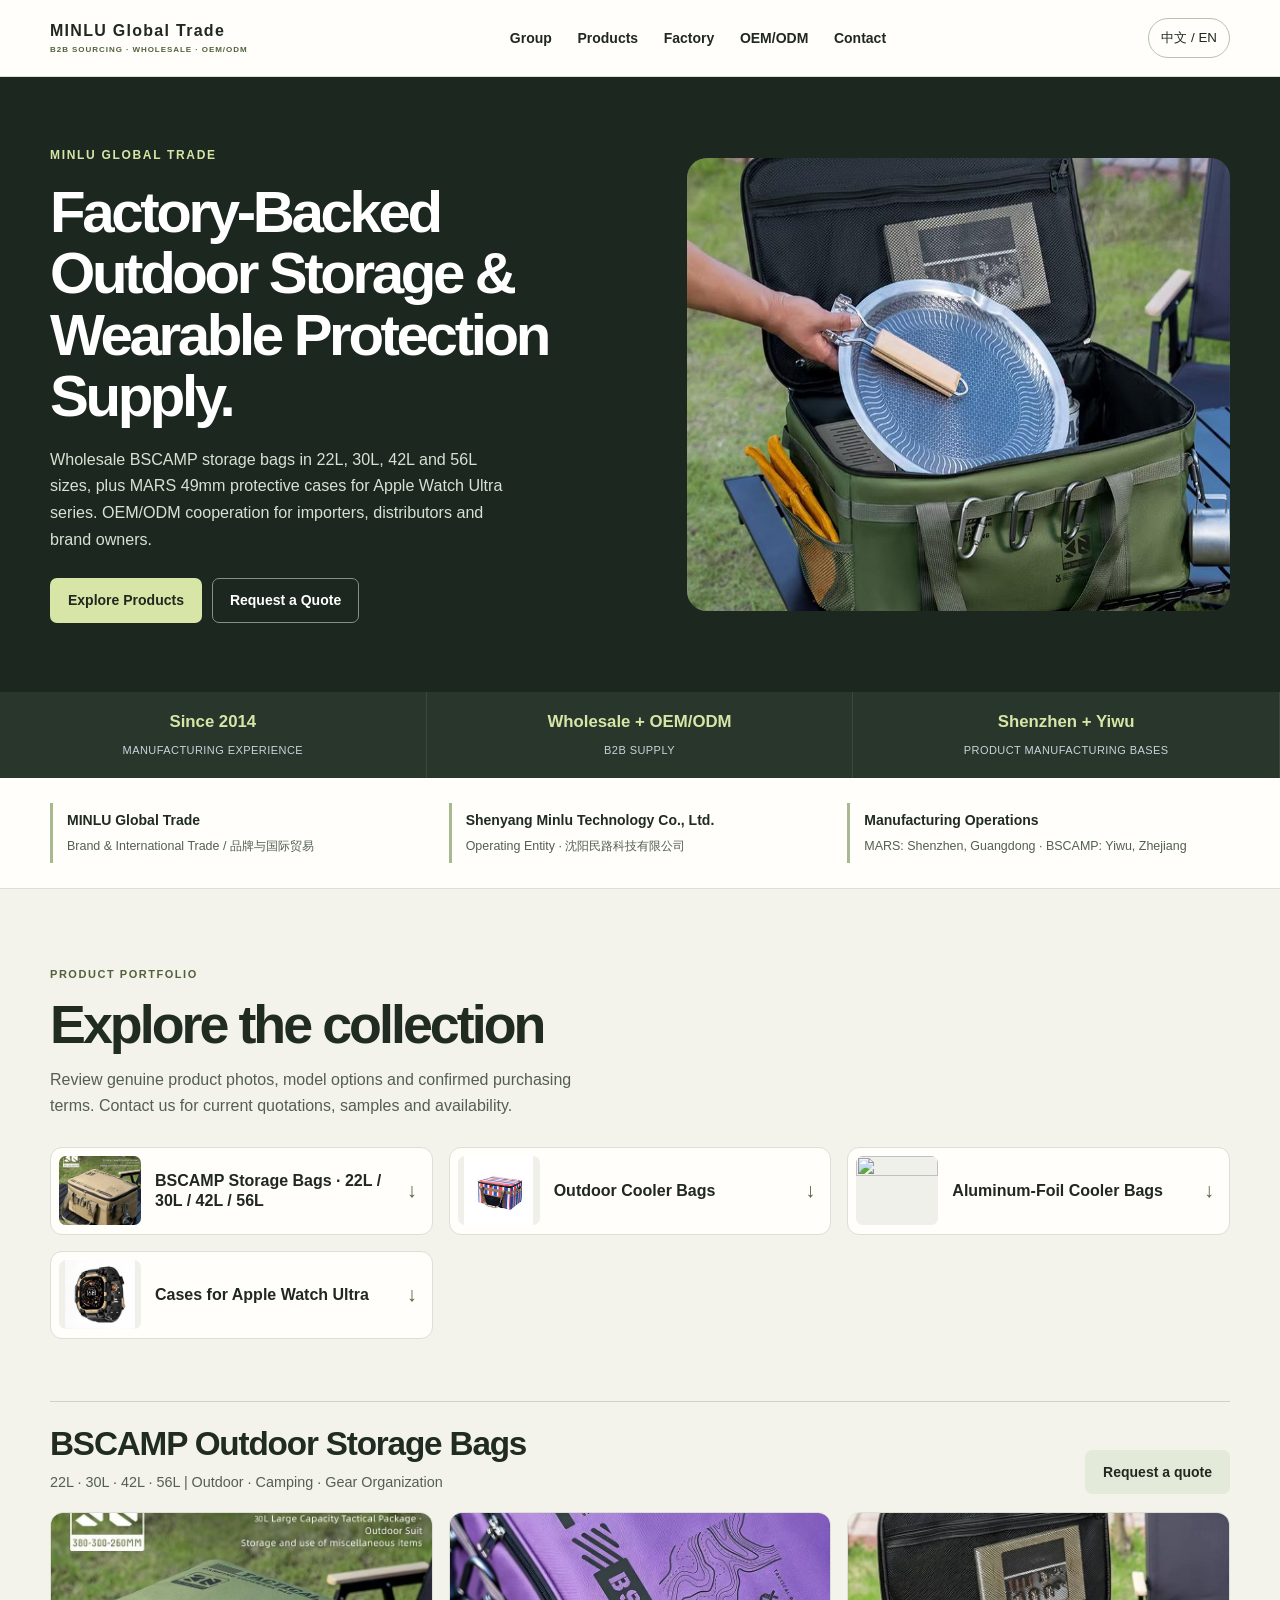
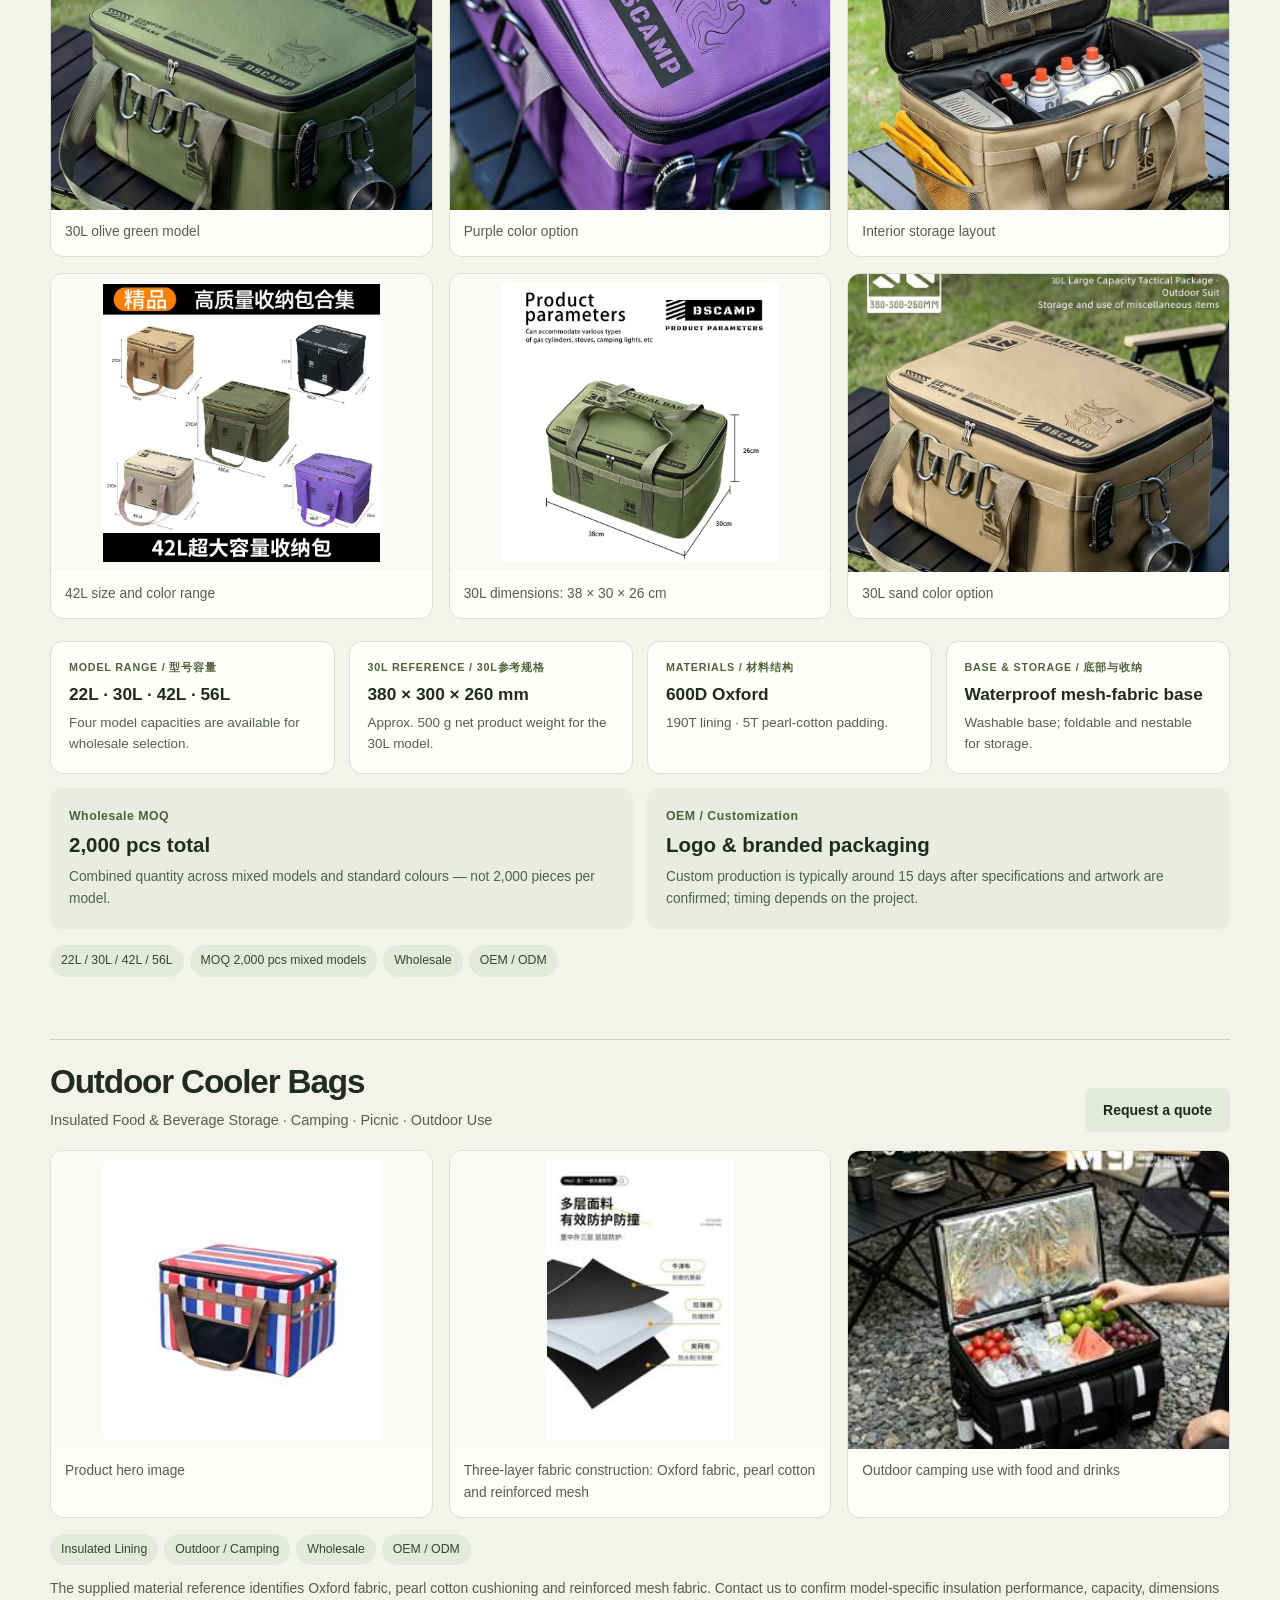
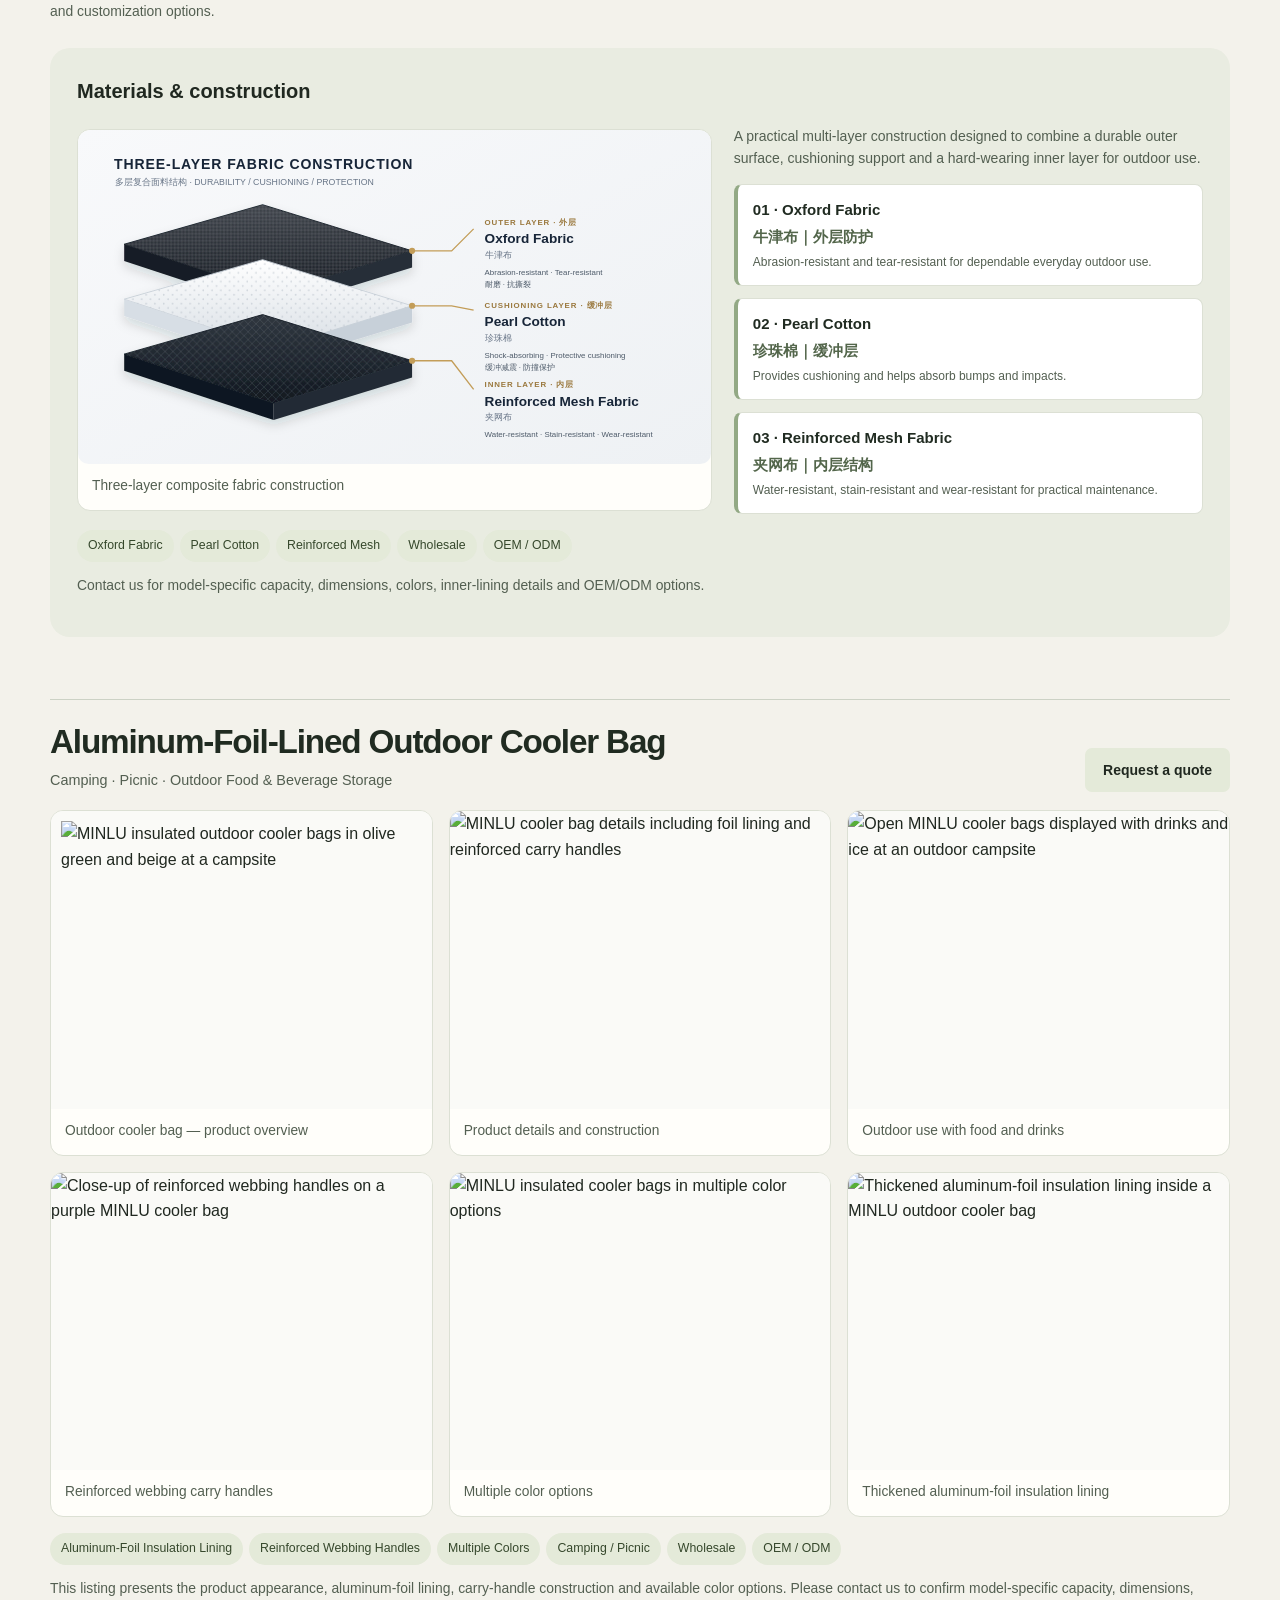
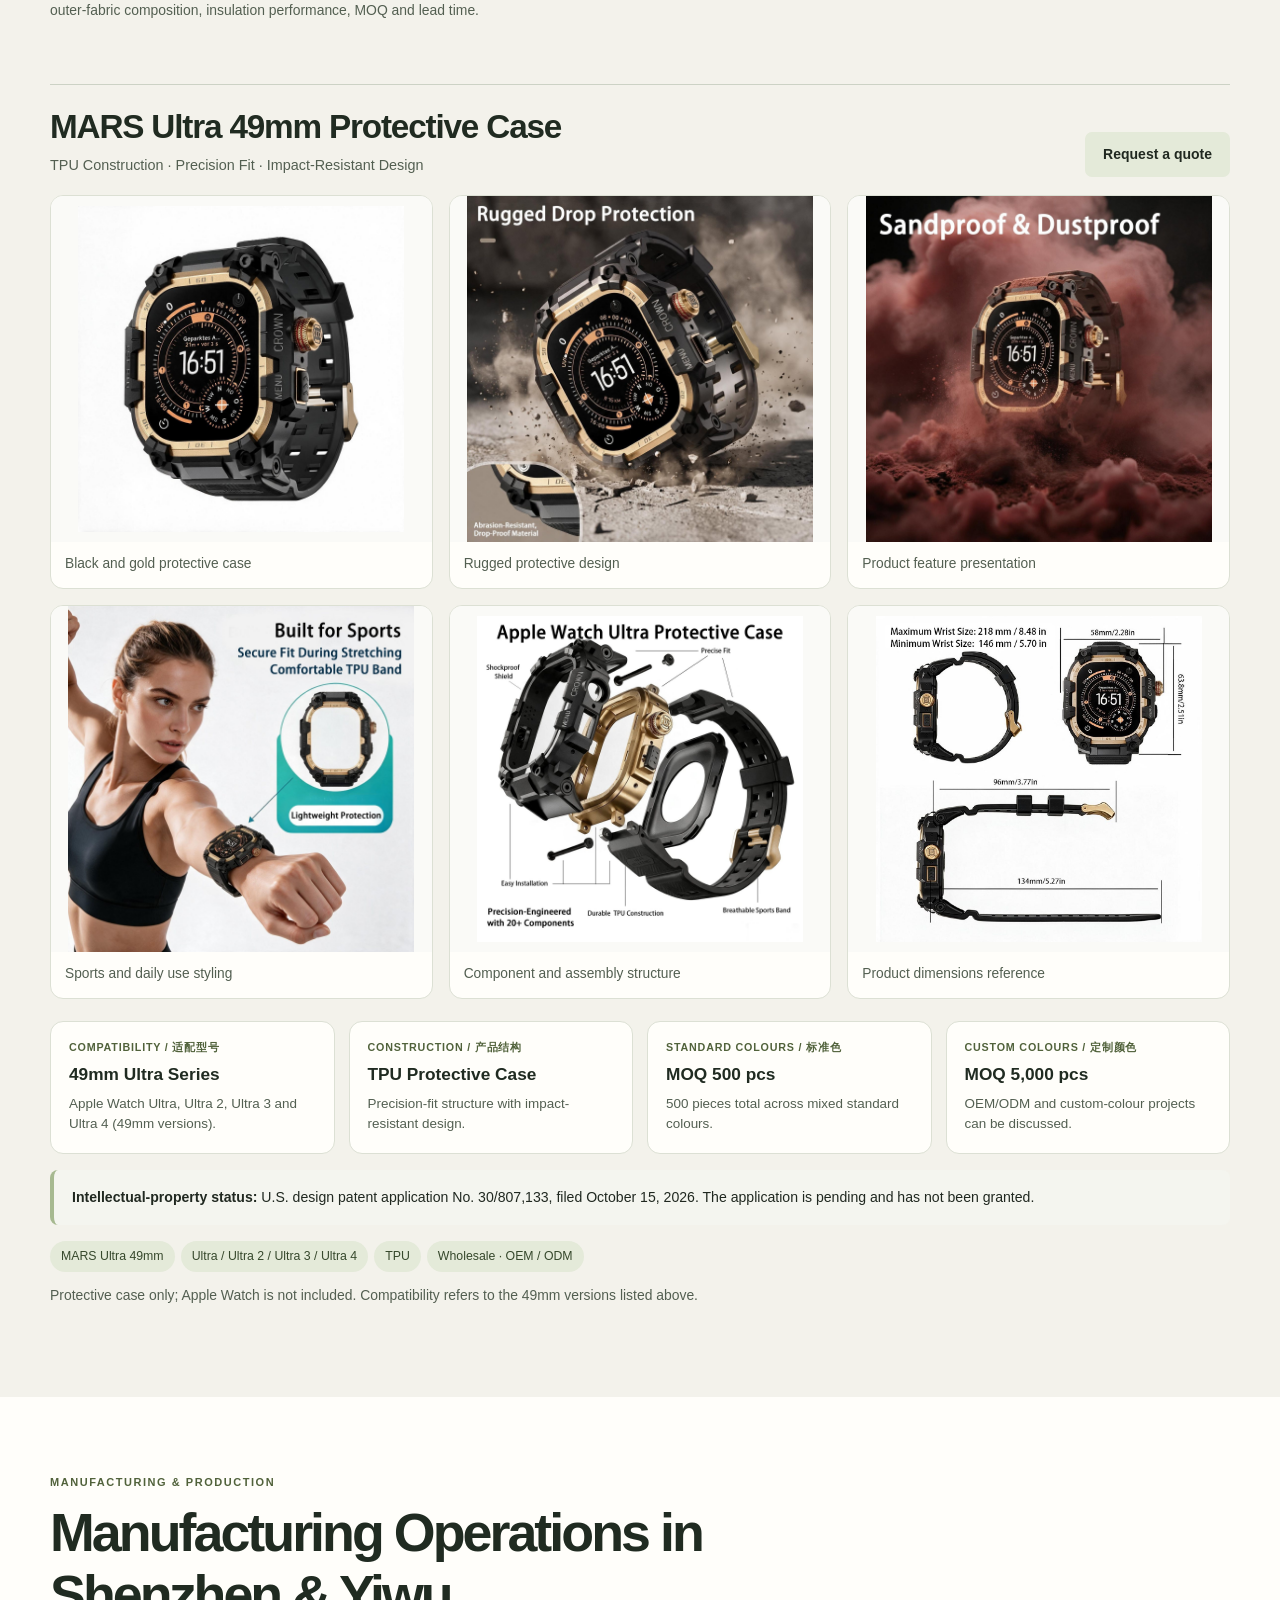
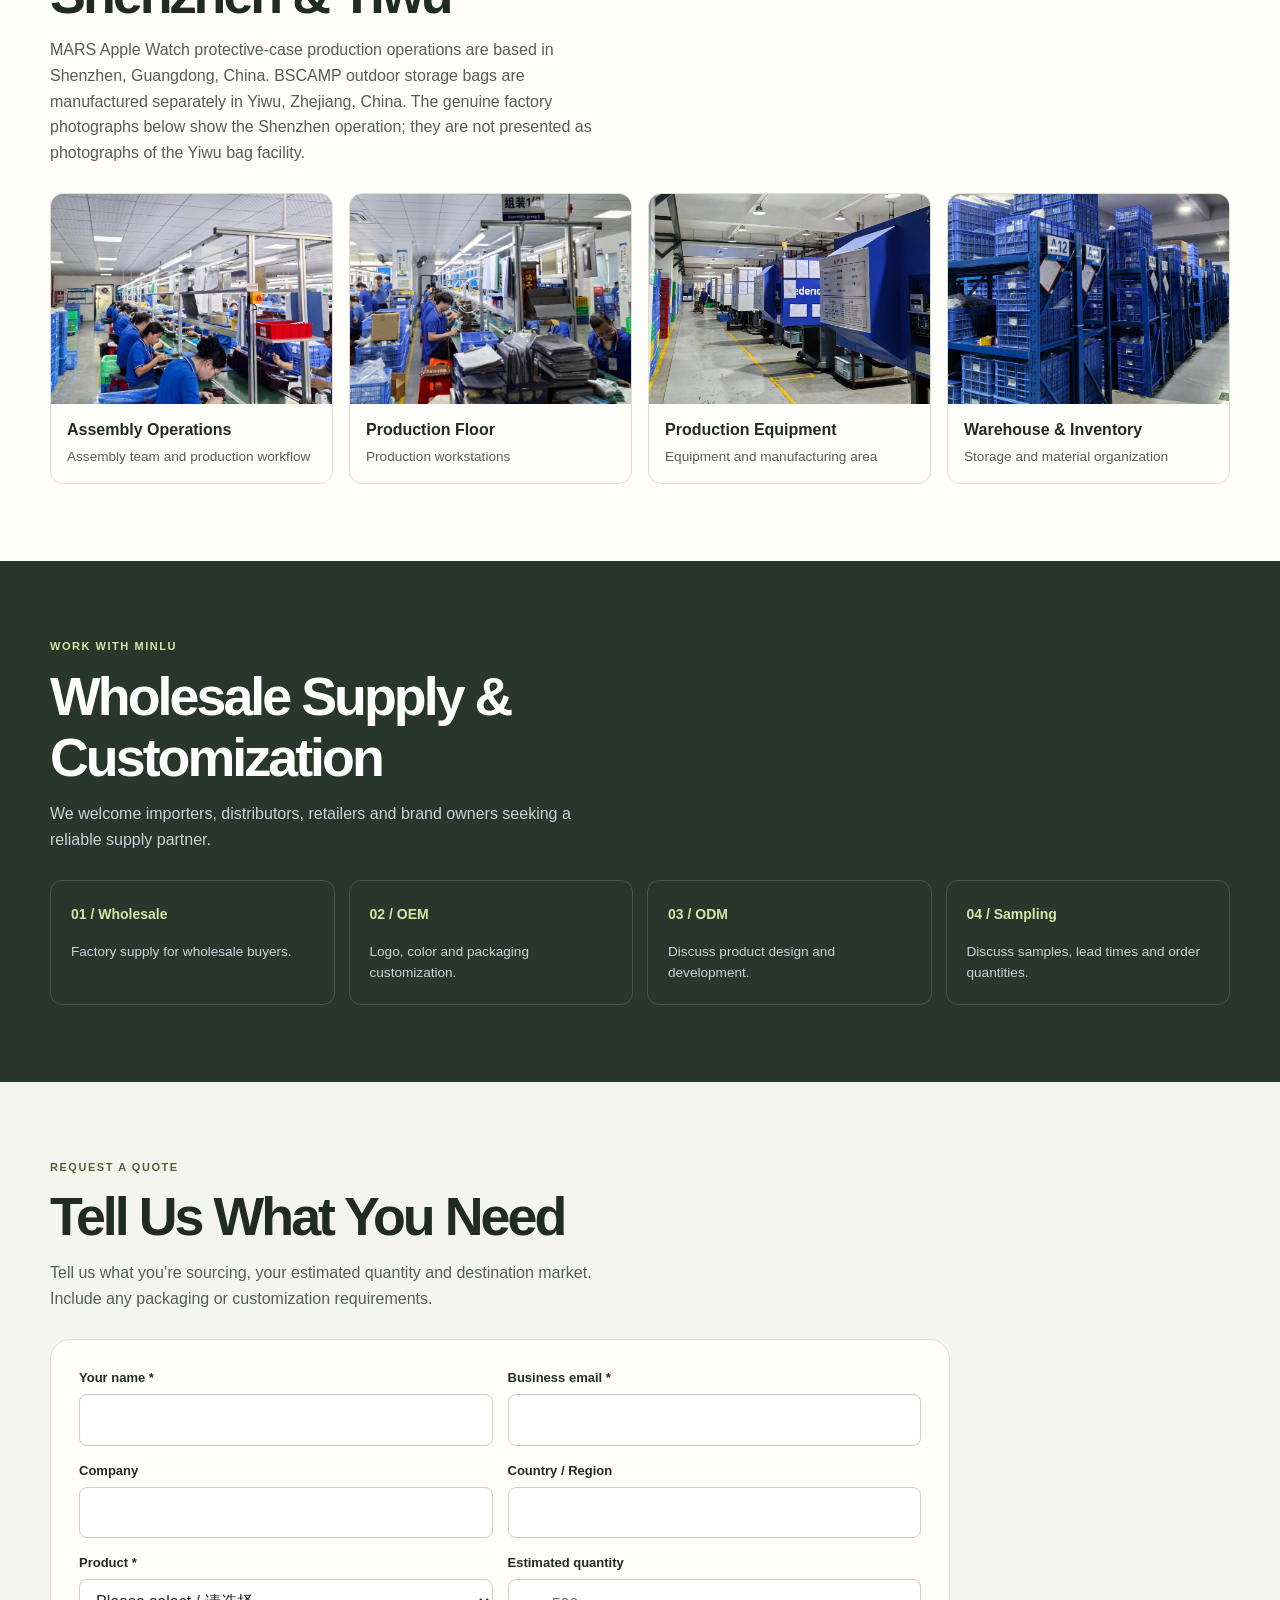
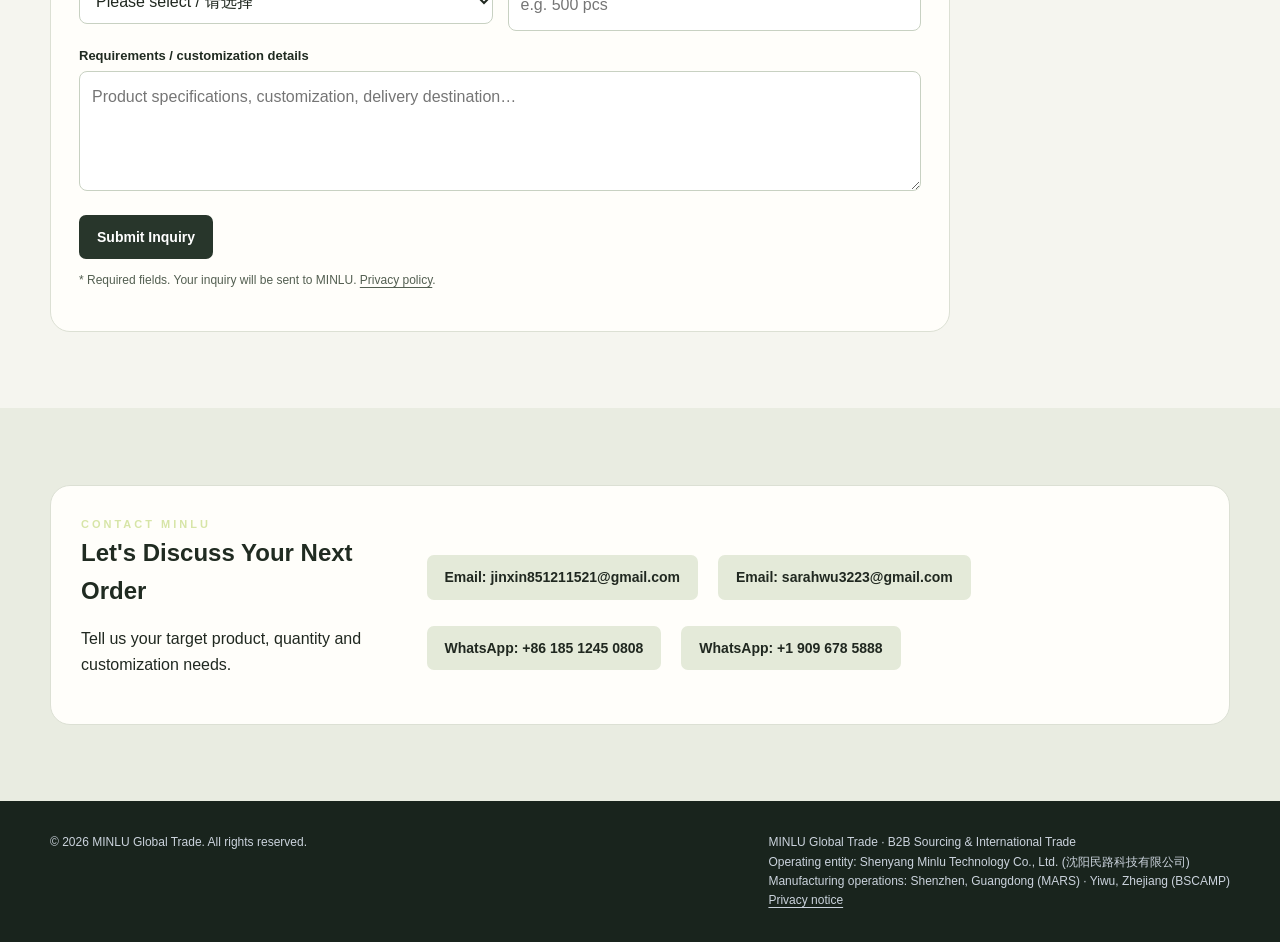
==== commit 2e63e9a4: "Add aluminum-foil-lined outdoor cooler bag product listing" ====
--- a/index.html
+++ b/index.html
@@ -2,20 +2,20 @@
 <html lang="en">
 <head>
 <meta charset="utf-8"><meta name="viewport" content="width=device-width, initial-scale=1">
-<meta name="description" content="MINLU Global Trade supplies BSCAMP 22L, 30L, 42L and 56L outdoor storage bags and MARS 49mm Apple Watch Ultra protective cases. Wholesale and OEM/ODM supply for importers and distributors.">
+<meta name="description" content="MINLU Global Trade supplies BSCAMP outdoor storage bags, aluminum-foil-lined outdoor cooler bags and MARS 49mm Apple Watch Ultra protective cases. Wholesale and OEM/ODM supply for importers and distributors.">
 <meta name="robots" content="index,follow,max-image-preview:large">
 <link rel="canonical" href="https://sarahwu3223.github.io/GLOBAL-TRADE-EMPIRE/">
 <meta property="og:type" content="website">
 <meta property="og:site_name" content="MINLU Global Trade">
-<meta property="og:title" content="MINLU Global Trade | BSCAMP Outdoor Storage Bags &amp; MARS Apple Watch Protective Cases">
-<meta property="og:description" content="MINLU Global Trade supplies BSCAMP 22L, 30L, 42L and 56L outdoor storage bags and MARS 49mm Apple Watch Ultra protective cases. Wholesale and OEM/ODM supply for importers and distributors.">
+<meta property="og:title" content="MINLU Global Trade | BSCAMP Storage Bags, Outdoor Cooler Bags &amp; MARS Watch Cases">
+<meta property="og:description" content="MINLU Global Trade supplies BSCAMP outdoor storage bags, aluminum-foil-lined outdoor cooler bags and MARS 49mm Apple Watch Ultra protective cases. Wholesale and OEM/ODM supply for importers and distributors.">
 <meta property="og:url" content="https://sarahwu3223.github.io/GLOBAL-TRADE-EMPIRE/">
 <meta property="og:image" content="https://sarahwu3223.github.io/GLOBAL-TRADE-EMPIRE/bag-30l-khaki.jpg">
 <meta name="twitter:card" content="summary_large_image">
-<meta name="twitter:title" content="MINLU Global Trade | BSCAMP Outdoor Storage Bags &amp; MARS Apple Watch Protective Cases">
-<meta name="twitter:description" content="MINLU Global Trade supplies BSCAMP 22L, 30L, 42L and 56L outdoor storage bags and MARS 49mm Apple Watch Ultra protective cases. Wholesale and OEM/ODM supply for importers and distributors.">
+<meta name="twitter:title" content="MINLU Global Trade | BSCAMP Storage Bags, Outdoor Cooler Bags &amp; MARS Watch Cases">
+<meta name="twitter:description" content="MINLU Global Trade supplies BSCAMP outdoor storage bags, aluminum-foil-lined outdoor cooler bags and MARS 49mm Apple Watch Ultra protective cases. Wholesale and OEM/ODM supply for importers and distributors.">
 <meta name="twitter:image" content="https://sarahwu3223.github.io/GLOBAL-TRADE-EMPIRE/bag-30l-khaki.jpg">
-<title>MINLU GLOBAL TRADE · B2B SOURCING | BSCAMP &amp; MARS</title>
+<title>MINLU GLOBAL TRADE · B2B SOURCING | BSCAMP · COOLER BAGS · MARS</title>
 <script type="application/ld+json">
 {
   "@context": "https://schema.org",
@@ -29,7 +29,7 @@
   },
   "foundingDate": "2014",
   "url": "https://sarahwu3223.github.io/GLOBAL-TRADE-EMPIRE/",
-  "description": "China-based B2B wholesale and OEM/ODM supplier of BSCAMP outdoor storage bags (22L, 30L, 42L and 56L) and MARS 49mm Apple Watch Ultra protective cases.",
+  "description": "China-based B2B wholesale and OEM/ODM supplier of BSCAMP outdoor storage bags, aluminum-foil-lined outdoor cooler bags and MARS 49mm Apple Watch Ultra protective cases.",
   "areaServed": [
     {"@type": "Country", "name": "United States"},
     {"@type": "Country", "name": "Canada"},
@@ -39,6 +39,7 @@
   "knowsAbout": [
     "BSCAMP outdoor storage bags: 22L, 30L, 42L and 56L",
     "600D Oxford fabric outdoor storage bags",
+    "Aluminum-foil-lined outdoor cooler bags",
     "MARS 49mm Apple Watch Ultra protective cases",
     "Wholesale supply",
     "OEM and ODM"
@@ -77,6 +78,10 @@
   <img src="cooler-bag-main.jpg" alt="" loading="lazy" decoding="async">
   <span><span class="en">Outdoor Cooler Bags</span><span class="zh">户外保温包</span></span><span class="jump-arrow" aria-hidden="true">↓</span>
 </a>
+<a class="product-jump" href="#cooler-bags-foil">
+  <img src="https://static.metricool.com/planner/202611/8052321-file-17567357418316080453.jpeg" alt="" loading="lazy" decoding="async">
+  <span><span class="en">Aluminum-Foil Cooler Bags</span><span class="zh">铝箔内胆户外保温包</span></span><span class="jump-arrow" aria-hidden="true">↓</span>
+</a>
 <a class="product-jump" href="#watch-cases">
   <img src="watch-case-main.jpg" alt="" loading="lazy" decoding="async">
   <span><span class="en">Cases for Apple Watch Ultra</span><span class="zh">Apple Watch Ultra 保护壳</span></span><span class="jump-arrow" aria-hidden="true">↓</span>
@@ -102,6 +107,22 @@
 <figure><img loading="lazy" decoding="async" class="material-img" src="cooler-bag-materials.jpg" alt="Three-layer fabric construction: Oxford fabric, pearl cotton and reinforced mesh fabric"><figcaption><span class="en">Three-layer fabric construction: Oxford fabric, pearl cotton and reinforced mesh</span><span class="zh">三层复合面料：牛津布、珍珠棉、夹网布</span></figcaption></figure>
 <figure><img loading="lazy" decoding="async" src="cooler-bag-outdoor-scene.jpg" alt="Cooler bag open and filled with food and drinks at an outdoor campsite"><figcaption><span class="en">Outdoor camping use with food and drinks</span><span class="zh">户外露营使用场景：食品与饮料收纳</span></figcaption></figure>
 </div><div class="product-info"><span class="tag">Insulated Lining</span><span class="tag">Outdoor / Camping</span><span class="tag">Wholesale</span><span class="tag">OEM / ODM</span></div><p class="note"><span class="en">The supplied material reference identifies Oxford fabric, pearl cotton cushioning and reinforced mesh fabric. Contact us to confirm model-specific insulation performance, capacity, dimensions and customization options.</span><span class="zh">根据提供的材质资料，产品采用牛津布、珍珠棉缓冲层及夹网布。具体保温性能、容量、尺寸及定制选项请联系确认。</span></p><div class="cooler-materials"><h4><span class="en">Materials &amp; construction</span><span class="zh">面料与结构</span></h4><div class="material-layout"><figure class="material-visual"><img loading="lazy" decoding="async" src="cooler-bag-materials.svg" alt="Three-layer protective fabric construction: Oxford fabric, pearl cotton and reinforced mesh fabric"><figcaption><span class="en">Three-layer composite fabric construction</span><span class="zh">三层复合面料结构示意</span></figcaption></figure><div class="material-copy"><div class="material-intro"><span class="en">A practical multi-layer construction designed to combine a durable outer surface, cushioning support and a hard-wearing inner layer for outdoor use.</span><span class="zh">采用多层复合结构，结合外层耐用防护、中间缓冲支撑及内层耐磨材质，满足户外使用需求。</span></div><div class="material-layer"><h4>01 · Oxford Fabric <span class="cn">牛津布｜外层防护</span></h4><p><span class="en">Abrasion-resistant and tear-resistant for dependable everyday outdoor use.</span><span class="zh">耐磨、抗撕裂，提升产品外层耐用性。</span></p></div><div class="material-layer"><h4>02 · Pearl Cotton <span class="cn">珍珠棉｜缓冲层</span></h4><p><span class="en">Provides cushioning and helps absorb bumps and impacts.</span><span class="zh">提供缓冲减震作用，帮助减轻碰撞带来的影响。</span></p></div><div class="material-layer"><h4>03 · Reinforced Mesh Fabric <span class="cn">夹网布｜内层结构</span></h4><p><span class="en">Water-resistant, stain-resistant and wear-resistant for practical maintenance.</span><span class="zh">具备防水、耐污、耐磨特性，便于日常维护。</span></p></div></div></div><div class="product-info"><span class="tag">Oxford Fabric</span><span class="tag">Pearl Cotton</span><span class="tag">Reinforced Mesh</span><span class="tag">Wholesale</span><span class="tag">OEM / ODM</span></div><p class="note"><span class="en">Contact us for model-specific capacity, dimensions, colors, inner-lining details and OEM/ODM options.</span><span class="zh">欢迎咨询具体款式的容量、尺寸、颜色、内衬细节及 OEM/ODM 定制方案。</span></p></div></div>
+<div class="product-block" id="cooler-bags-foil">
+<div class="product-title"><div>
+<h3><span class="en">Aluminum-Foil-Lined Outdoor Cooler Bag</span><span class="zh">铝箔内胆户外保温包</span></h3>
+<p><span class="en">Camping · Picnic · Outdoor Food &amp; Beverage Storage</span><span class="zh">露营 · 野餐 · 户外食品饮料收纳</span></p>
+</div><a class="btn product-quote" href="#inquiry" data-product="Aluminum-Foil-Lined Outdoor Cooler Bag"><span class="en">Request a quote</span><span class="zh">询问该产品</span></a></div>
+<div class="cooler-gallery">
+<figure><img loading="lazy" decoding="async" src="https://static.metricool.com/planner/202611/8052321-file-17567357418316080453.jpeg" alt="MINLU insulated outdoor cooler bags in olive green and beige at a campsite"><figcaption><span class="en">Outdoor cooler bag — product overview</span><span class="zh">户外保温包产品展示</span></figcaption></figure>
+<figure><img loading="lazy" decoding="async" src="https://static.metricool.com/planner/202611/8052321-file-4368495668615872293.jpeg" alt="MINLU cooler bag details including foil lining and reinforced carry handles"><figcaption><span class="en">Product details and construction</span><span class="zh">产品工艺与结构细节</span></figcaption></figure>
+<figure><img loading="lazy" decoding="async" src="https://static.metricool.com/planner/202611/8052321-file-8385066284650621983.jpeg" alt="Open MINLU cooler bags displayed with drinks and ice at an outdoor campsite"><figcaption><span class="en">Outdoor use with food and drinks</span><span class="zh">户外食品饮料收纳场景</span></figcaption></figure>
+<figure><img loading="lazy" decoding="async" src="https://static.metricool.com/planner/202611/8052321-file-4235435488047405998.jpeg" alt="Close-up of reinforced webbing handles on a purple MINLU cooler bag"><figcaption><span class="en">Reinforced webbing carry handles</span><span class="zh">加固织带提手</span></figcaption></figure>
+<figure><img loading="lazy" decoding="async" src="https://static.metricool.com/planner/202611/8052321-file-4362485034252463032.jpeg" alt="MINLU insulated cooler bags in multiple color options"><figcaption><span class="en">Multiple color options</span><span class="zh">多种颜色可选</span></figcaption></figure>
+<figure><img loading="lazy" decoding="async" src="https://static.metricool.com/planner/202611/8052321-file-14092616994261652709.jpeg" alt="Thickened aluminum-foil insulation lining inside a MINLU outdoor cooler bag"><figcaption><span class="en">Thickened aluminum-foil insulation lining</span><span class="zh">加厚铝箔保温内胆</span></figcaption></figure>
+</div>
+<div class="product-info"><span class="tag">Aluminum-Foil Insulation Lining</span><span class="tag">Reinforced Webbing Handles</span><span class="tag">Multiple Colors</span><span class="tag">Camping / Picnic</span><span class="tag">Wholesale</span><span class="tag">OEM / ODM</span></div>
+<p class="note"><span class="en">This listing presents the product appearance, aluminum-foil lining, carry-handle construction and available color options. Please contact us to confirm model-specific capacity, dimensions, outer-fabric composition, insulation performance, MOQ and lead time.</span><span class="zh">本页面展示产品外观、铝箔内胆、提手结构及颜色款式。具体型号容量、尺寸、外层面料成分、保温性能、起订量及交期请联系确认。</span></p>
+</div>
 <div class="product-block" id="watch-cases"><div class="product-title"><div><h3><span class="en">MARS Ultra 49mm Protective Case</span><span class="zh">MARS Ultra 49mm 苹果手表保护壳</span></h3><p><span class="en">TPU Construction · Precision Fit · Impact-Resistant Design</span><span class="zh">TPU结构 · 精密贴合 · 抗冲击设计</span></p></div><a class="btn product-quote" href="#inquiry" data-product="MARS Ultra 49mm Protective Case"><span class="en">Request a quote</span><span class="zh">询问该产品</span></a></div><div class="gallery">
 <figure><img loading="lazy" decoding="async" class="contain" src="watch-case-main.jpg" alt="Apple Watch Ultra protective case main product image"><figcaption><span class="en">Black and gold protective case</span><span class="zh">黑金款保护壳</span></figcaption></figure>
 <figure><img loading="lazy" decoding="async" src="watch-case-protection.jpg" alt="Protective case drop protection product image"><figcaption><span class="en">Rugged protective design</span><span class="zh">坚固防护设计</span></figcaption></figure>
@@ -127,7 +148,7 @@
 <div class="factory-card"><img loading="lazy" decoding="async" src="factory-warehouse.jpg" alt="Factory warehouse"><div><b><span class="en">Warehouse & Inventory</span><span class="zh">仓储与库存</span></b><p><span class="en">Storage and material organization</span><span class="zh">仓储及物料管理</span></p></div></div>
 </div></div></section>
 <section class="capabilities" id="custom"><div class="wrap"><div class="section-head"><div class="eyebrow">WORK WITH MINLU</div><h2><span class="en">Wholesale Supply & Customization</span><span class="zh">批发供货与定制合作</span></h2><p><span class="en">We welcome importers, distributors, retailers and brand owners seeking a reliable supply partner.</span><span class="zh">欢迎进口商、经销商、零售商及品牌客户洽谈供货与定制合作。</span></p></div><div class="cap-grid"><div class="cap"><strong>01 / Wholesale</strong><p><span class="en">Factory supply for wholesale buyers.</span><span class="zh">面向批发采购商供货。</span></p></div><div class="cap"><strong>02 / OEM</strong><p><span class="en">Logo, color and packaging customization.</span><span class="zh">支持 Logo、颜色及包装定制。</span></p></div><div class="cap"><strong>03 / ODM</strong><p><span class="en">Discuss product design and development.</span><span class="zh">支持产品设计与开发需求沟通。</span></p></div><div class="cap"><strong>04 / Sampling</strong><p><span class="en">Discuss samples, lead times and order quantities.</span><span class="zh">可沟通样品、交期及采购数量。</span></p></div></div></div></section>
-<section class="inquiry" id="inquiry"><div class="wrap"><div class="section-head"><div class="eyebrow">REQUEST A QUOTE</div><h2><span class="en">Tell Us What You Need</span><span class="zh">提交您的采购需求</span></h2><p><span class="en">Tell us what you’re sourcing, your estimated quantity and destination market. Include any packaging or customization requirements.</span><span class="zh">请填写意向产品、预计采购数量和目的市场。如有包装或定制需求，也可以一并说明。</span></p></div><div class="inquiry-card"><form id="quoteForm" action="https://formspree.io/f/xrpqzlgv" method="POST"><div class="inquiry-grid"><div class="inquiry-field"><label for="q-name"><span class="en">Your name *</span><span class="zh">姓名 *</span></label><input id="q-name" name="name" autocomplete="name" required></div><div class="inquiry-field"><label for="q-email"><span class="en">Business email *</span><span class="zh">联系邮箱 *</span></label><input id="q-email" name="email" type="email" autocomplete="email" required></div><div class="inquiry-field"><label for="q-company"><span class="en">Company</span><span class="zh">公司名称</span></label><input id="q-company" name="company" autocomplete="organization"></div><div class="inquiry-field"><label for="q-country"><span class="en">Country / Region</span><span class="zh">国家 / 地区</span></label><input id="q-country" name="country" autocomplete="country-name"></div><div class="inquiry-field"><label for="q-product"><span class="en">Product *</span><span class="zh">感兴趣的产品 *</span></label><input type="hidden" name="_subject" value="New MINLU website inquiry"><select id="q-product" name="product" required><option value="">Please select / 请选择</option><option>BSCAMP Outdoor Storage Bags (22L / 30L / 42L / 56L)</option><option>Outdoor Cooler Bag</option><option>MARS Ultra 49mm Protective Case</option><option>Other / OEM / ODM Project</option></select></div><div class="inquiry-field"><label for="q-quantity"><span class="en">Estimated quantity</span><span class="zh">预计采购数量</span></label><input id="q-quantity" name="quantity" placeholder="e.g. 500 pcs"></div><div class="inquiry-field full"><label for="q-message"><span class="en">Requirements / customization details</span><span class="zh">采购需求 / 定制要求</span></label><textarea id="q-message" name="message" placeholder="Product specifications, customization, delivery destination…"></textarea></div></div><button class="btn inquiry-submit" type="submit"><span class="en">Submit Inquiry</span><span class="zh">提交询价</span></button><p class="inquiry-hint"><span class="en">* Required fields. Your inquiry will be sent to MINLU. <a href="privacy.html">Privacy policy</a>.</span><span class="zh">* 为必填项。询盘将发送至 MINLU。<a href="privacy.html">隐私政策</a>。</span></p><p id="inquiryStatus" class="inquiry-hint" role="status" aria-live="polite"></p></form></div></div></section><section class="contact" id="contact"><div class="wrap contact-box"><div><div class="eyebrow">CONTACT MINLU</div><h2><span class="en">Let's Discuss Your Next Order</span><span class="zh">期待与您洽谈下一笔订单</span></h2><p><span class="en">Tell us your target product, quantity and customization needs.</span><span class="zh">请告诉我们您需要的产品、采购数量及定制要求。</span></p></div><div style="display:flex;flex-wrap:wrap;gap:10px;align-items:center"><a class="btn" href="mailto:jinxin851211521@gmail.com">Email: jinxin851211521@gmail.com</a><a class="btn" href="mailto:sarahwu3223@gmail.com">Email: sarahwu3223@gmail.com</a><a class="btn" href="https://wa.me/8618512450808" target="_blank" rel="noopener">WhatsApp: +86 185 1245 0808</a><a class="btn" href="https://wa.me/19096785888" target="_blank" rel="noopener">WhatsApp: +1 909 678 5888</a></div></div></section>
+<section class="inquiry" id="inquiry"><div class="wrap"><div class="section-head"><div class="eyebrow">REQUEST A QUOTE</div><h2><span class="en">Tell Us What You Need</span><span class="zh">提交您的采购需求</span></h2><p><span class="en">Tell us what you’re sourcing, your estimated quantity and destination market. Include any packaging or customization requirements.</span><span class="zh">请填写意向产品、预计采购数量和目的市场。如有包装或定制需求，也可以一并说明。</span></p></div><div class="inquiry-card"><form id="quoteForm" action="https://formspree.io/f/xrpqzlgv" method="POST"><div class="inquiry-grid"><div class="inquiry-field"><label for="q-name"><span class="en">Your name *</span><span class="zh">姓名 *</span></label><input id="q-name" name="name" autocomplete="name" required></div><div class="inquiry-field"><label for="q-email"><span class="en">Business email *</span><span class="zh">联系邮箱 *</span></label><input id="q-email" name="email" type="email" autocomplete="email" required></div><div class="inquiry-field"><label for="q-company"><span class="en">Company</span><span class="zh">公司名称</span></label><input id="q-company" name="company" autocomplete="organization"></div><div class="inquiry-field"><label for="q-country"><span class="en">Country / Region</span><span class="zh">国家 / 地区</span></label><input id="q-country" name="country" autocomplete="country-name"></div><div class="inquiry-field"><label for="q-product"><span class="en">Product *</span><span class="zh">感兴趣的产品 *</span></label><input type="hidden" name="_subject" value="New MINLU website inquiry"><select id="q-product" name="product" required><option value="">Please select / 请选择</option><option>BSCAMP Outdoor Storage Bags (22L / 30L / 42L / 56L)</option><option>Outdoor Cooler Bag</option><option>Aluminum-Foil-Lined Outdoor Cooler Bag</option><option>MARS Ultra 49mm Protective Case</option><option>Other / OEM / ODM Project</option></select></div><div class="inquiry-field"><label for="q-quantity"><span class="en">Estimated quantity</span><span class="zh">预计采购数量</span></label><input id="q-quantity" name="quantity" placeholder="e.g. 500 pcs"></div><div class="inquiry-field full"><label for="q-message"><span class="en">Requirements / customization details</span><span class="zh">采购需求 / 定制要求</span></label><textarea id="q-message" name="message" placeholder="Product specifications, customization, delivery destination…"></textarea></div></div><button class="btn inquiry-submit" type="submit"><span class="en">Submit Inquiry</span><span class="zh">提交询价</span></button><p class="inquiry-hint"><span class="en">* Required fields. Your inquiry will be sent to MINLU. <a href="privacy.html">Privacy policy</a>.</span><span class="zh">* 为必填项。询盘将发送至 MINLU。<a href="privacy.html">隐私政策</a>。</span></p><p id="inquiryStatus" class="inquiry-hint" role="status" aria-live="polite"></p></form></div></div></section><section class="contact" id="contact"><div class="wrap contact-box"><div><div class="eyebrow">CONTACT MINLU</div><h2><span class="en">Let's Discuss Your Next Order</span><span class="zh">期待与您洽谈下一笔订单</span></h2><p><span class="en">Tell us your target product, quantity and customization needs.</span><span class="zh">请告诉我们您需要的产品、采购数量及定制要求。</span></p></div><div style="display:flex;flex-wrap:wrap;gap:10px;align-items:center"><a class="btn" href="mailto:jinxin851211521@gmail.com">Email: jinxin851211521@gmail.com</a><a class="btn" href="mailto:sarahwu3223@gmail.com">Email: sarahwu3223@gmail.com</a><a class="btn" href="https://wa.me/8618512450808" target="_blank" rel="noopener">WhatsApp: +86 185 1245 0808</a><a class="btn" href="https://wa.me/19096785888" target="_blank" rel="noopener">WhatsApp: +1 909 678 5888</a></div></div></section>
 </main><footer><div class="wrap"><span>© <span id="year"></span> MINLU Global Trade. All rights reserved.</span><span>MINLU Global Trade · B2B Sourcing &amp; International Trade<br>Operating entity: Shenyang Minlu Technology Co., Ltd. (沈阳民路科技有限公司)<br>Manufacturing operations: Shenzhen, Guangdong (MARS) · Yiwu, Zhejiang (BSCAMP)<br><a href="privacy.html"><span class="en">Privacy notice</span><span class="zh">隐私声明</span></a></span></div></footer>
 <script>
 function toggleLang(){document.body.classList.toggle('cn');document.documentElement.lang=document.body.classList.contains('cn')?'zh-CN':'en'}
--- a/minlu-design.css
+++ b/minlu-design.css
@@ -166,3 +166,87 @@
   html { scroll-behavior: auto; }
   .product-jump { transition: none; }
 }
+
+
+/* Buyer-facing product specifications and commercial terms */
+.spec-grid {
+  display: grid;
+  grid-template-columns: repeat(4, minmax(0, 1fr));
+  gap: 14px;
+  margin-top: 22px;
+}
+.spec-card {
+  min-width: 0;
+  padding: 18px;
+  border: 1px solid var(--line);
+  border-radius: 13px;
+  background: var(--white);
+}
+.spec-label {
+  display: block;
+  margin-bottom: 9px;
+  color: var(--accent);
+  font-size: .67rem;
+  font-weight: 800;
+  letter-spacing: .075em;
+  line-height: 1.4;
+}
+.spec-card strong {
+  display: block;
+  color: var(--navy);
+  font-size: 1.08rem;
+  line-height: 1.25;
+  overflow-wrap: anywhere;
+}
+.spec-card p {
+  margin: 8px 0 0;
+  color: var(--muted);
+  font-size: .84rem;
+  line-height: 1.55;
+}
+.commercial-terms {
+  display: grid;
+  grid-template-columns: repeat(2, minmax(0, 1fr));
+  gap: 14px;
+  margin-top: 14px;
+}
+.commercial-terms > div {
+  padding: 19px;
+  border-radius: 12px;
+  background: #e9ece1;
+}
+.commercial-terms b {
+  display: block;
+  color: var(--accent);
+  font-size: .77rem;
+  letter-spacing: .04em;
+}
+.commercial-terms strong {
+  display: block;
+  margin-top: 5px;
+  color: var(--navy);
+  font-size: 1.28rem;
+  line-height: 1.3;
+}
+.commercial-terms p {
+  margin: 8px 0 0;
+  color: var(--muted);
+  font-size: .86rem;
+}
+.patent-note {
+  margin-top: 16px;
+  padding: 16px 18px;
+  border-left: 4px solid #a6b990;
+  border-radius: 8px;
+  background: #f4f5ef;
+  color: var(--ink);
+  font-size: .88rem;
+  line-height: 1.6;
+}
+@media (max-width: 760px) {
+  .spec-grid { grid-template-columns: repeat(2, minmax(0, 1fr)); gap: 9px; }
+  .spec-card { padding: 13px; }
+  .spec-card strong { font-size: .96rem; }
+  .spec-card p { font-size: .78rem; }
+  .commercial-terms { grid-template-columns: 1fr; gap: 9px; }
+}
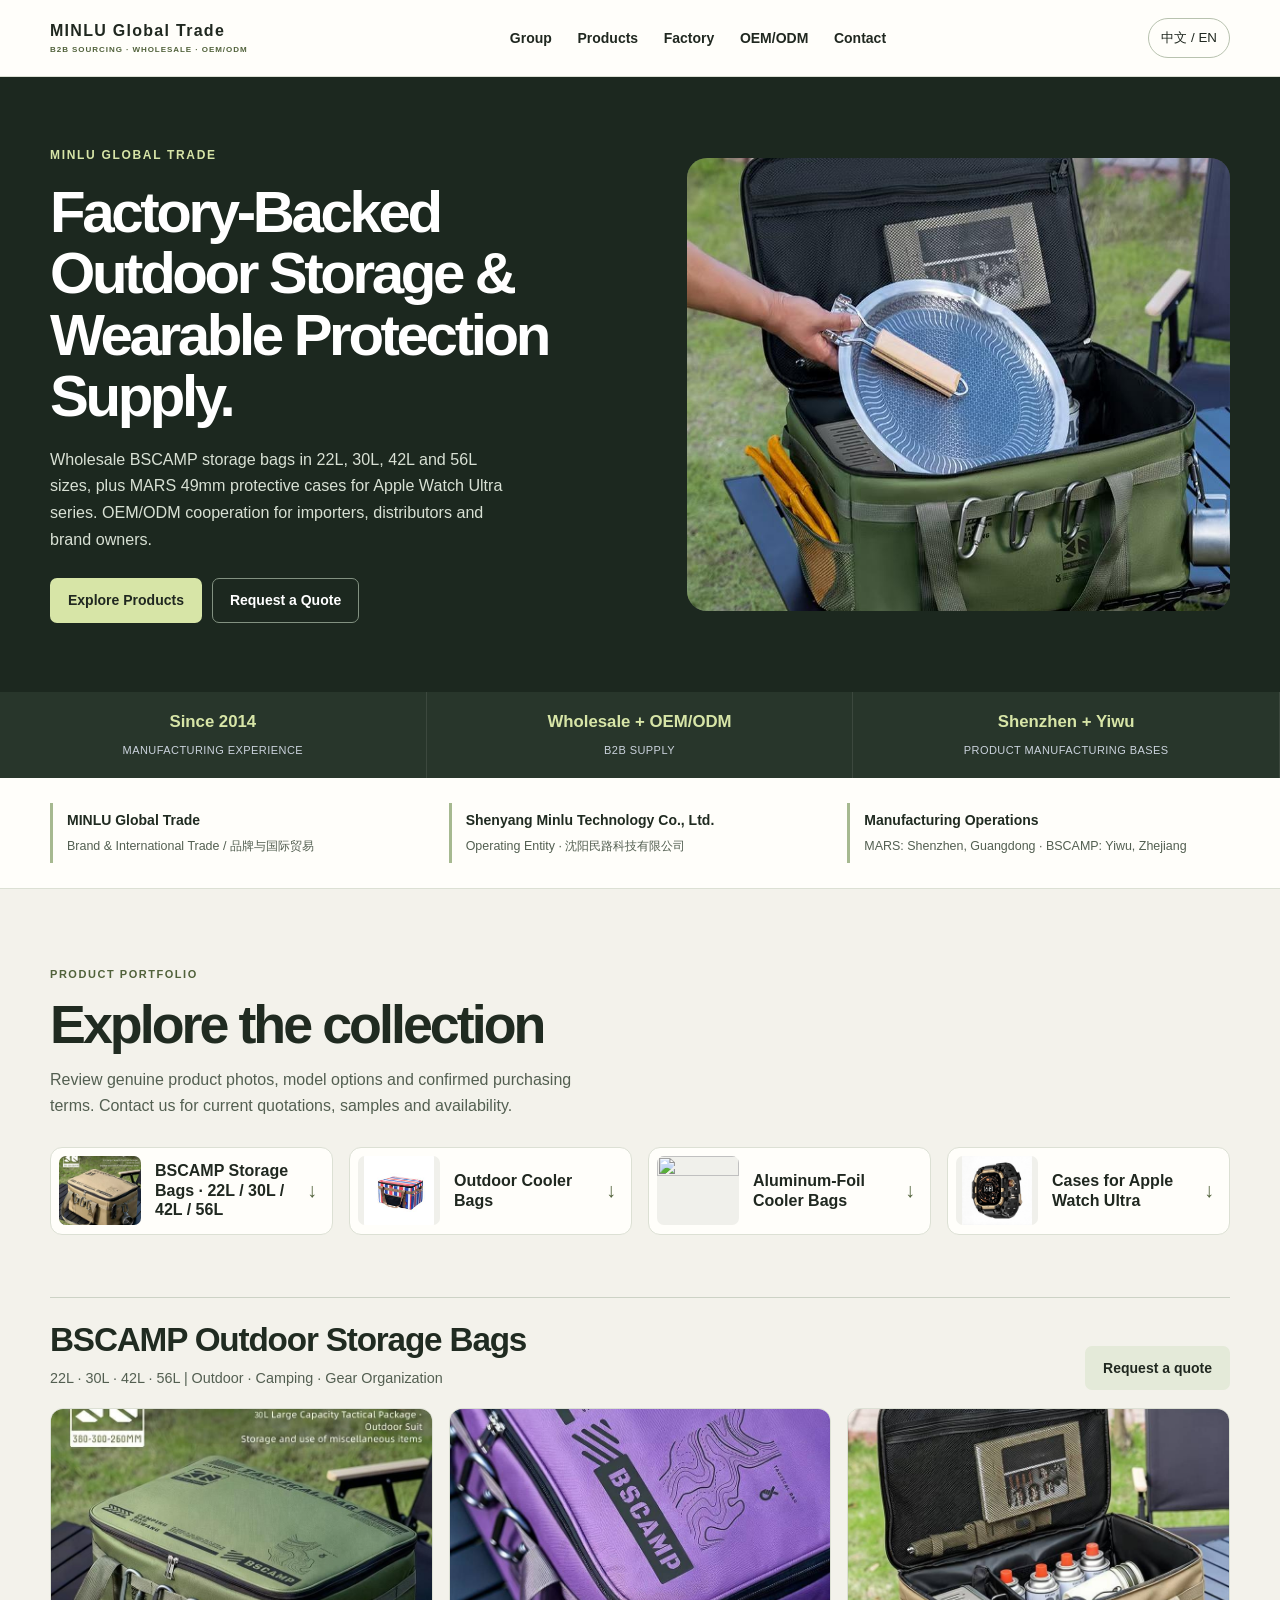
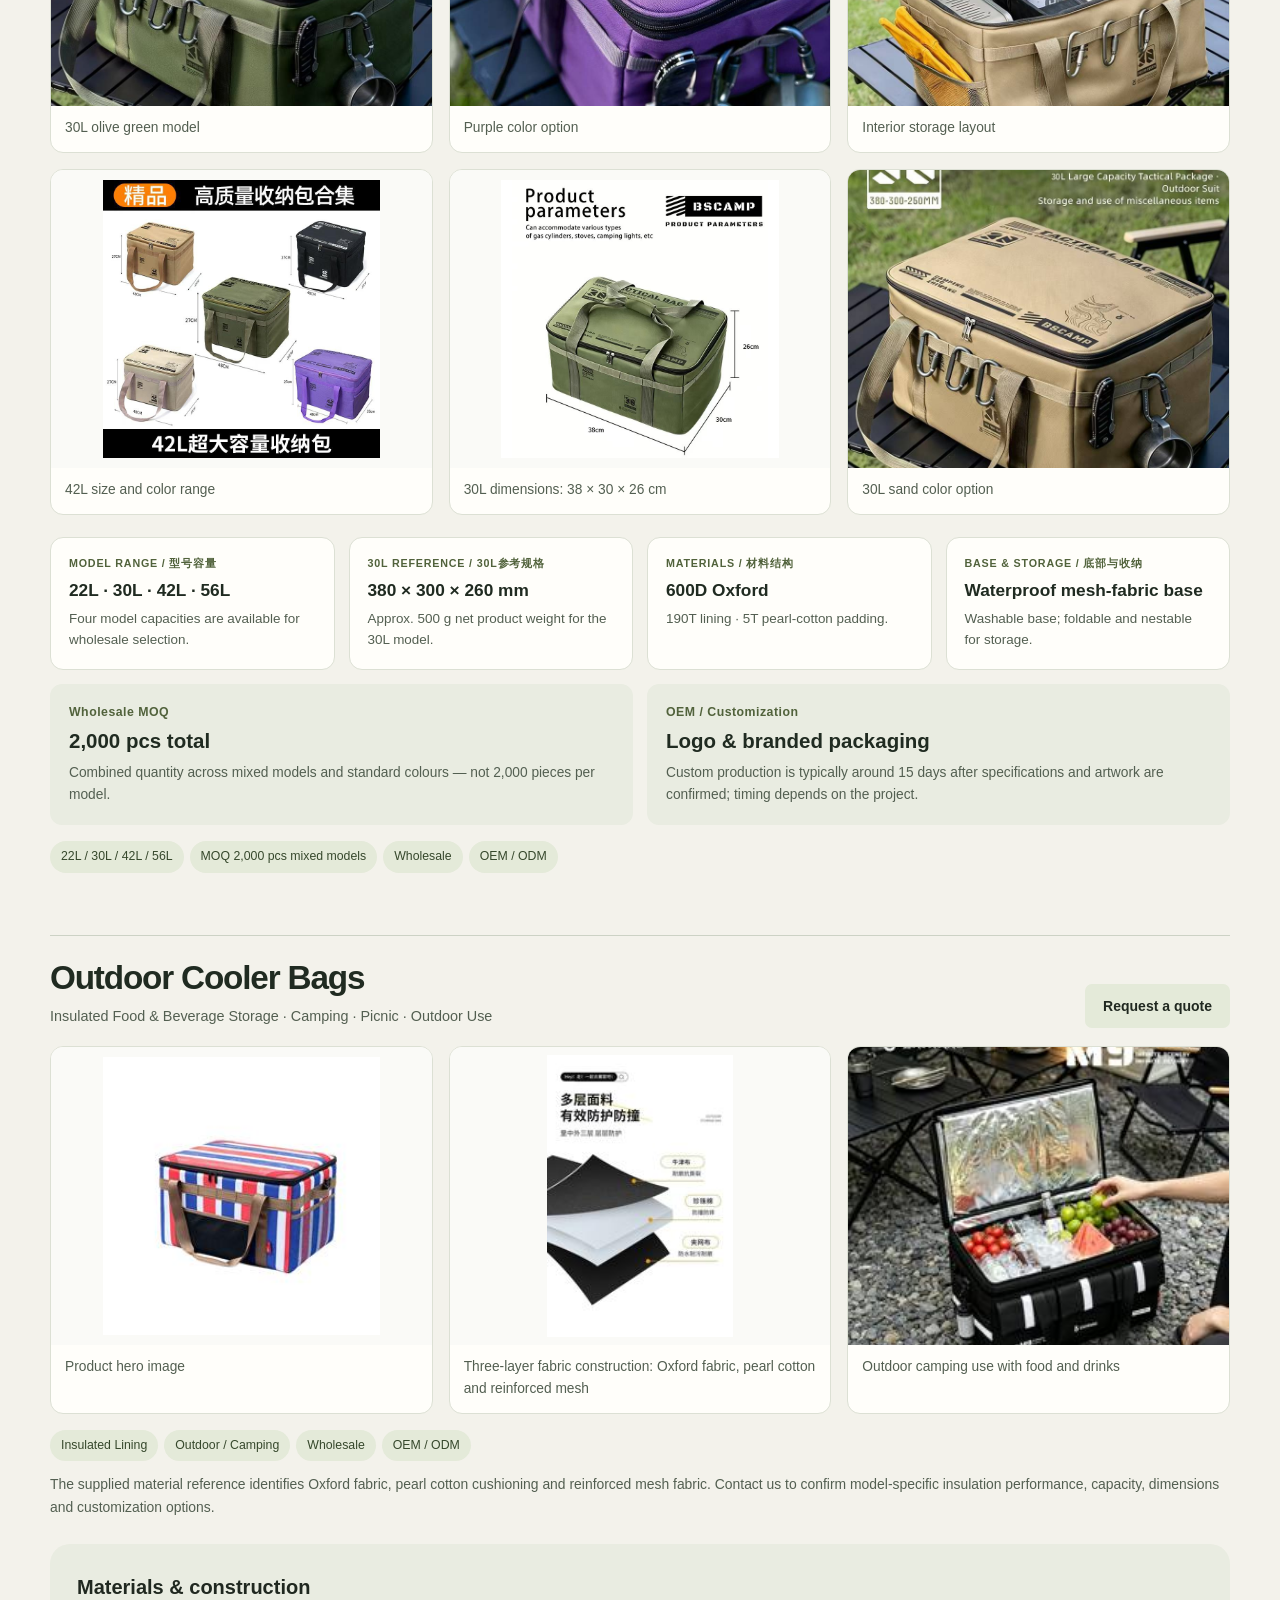
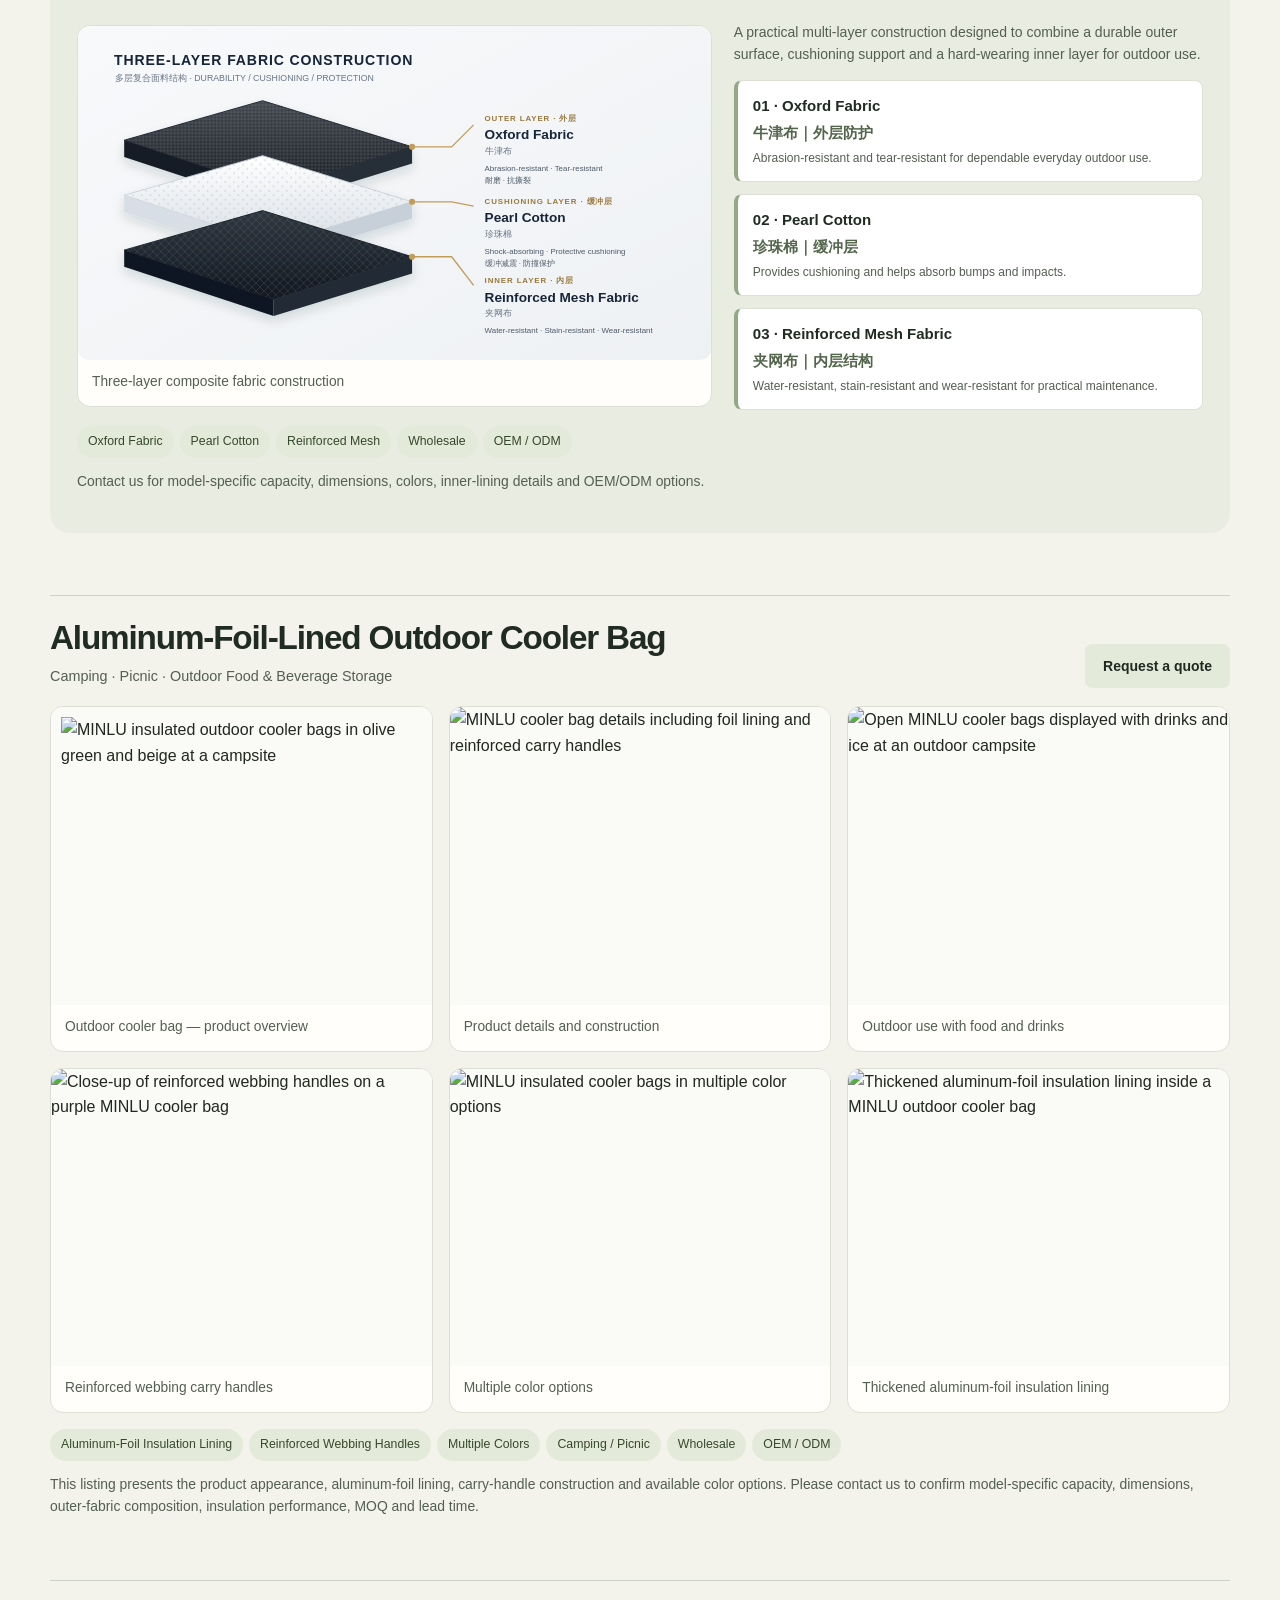
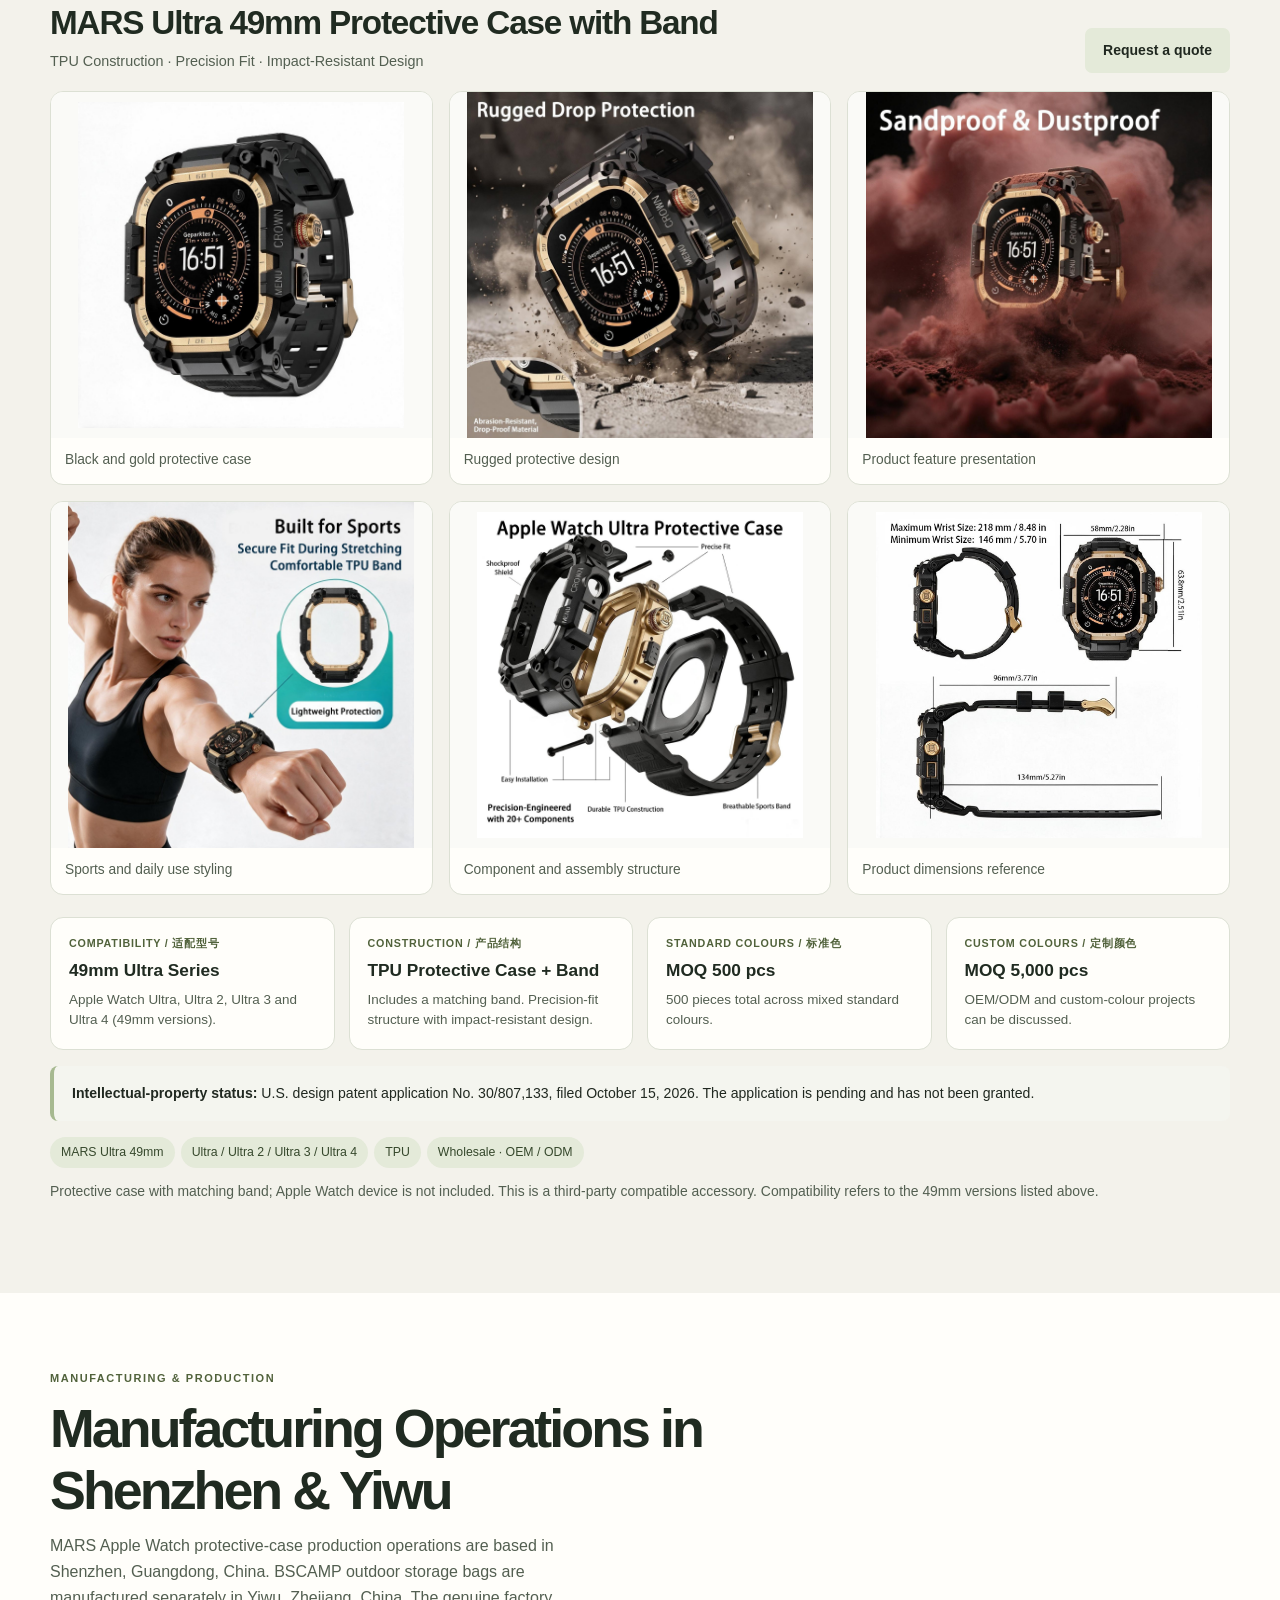
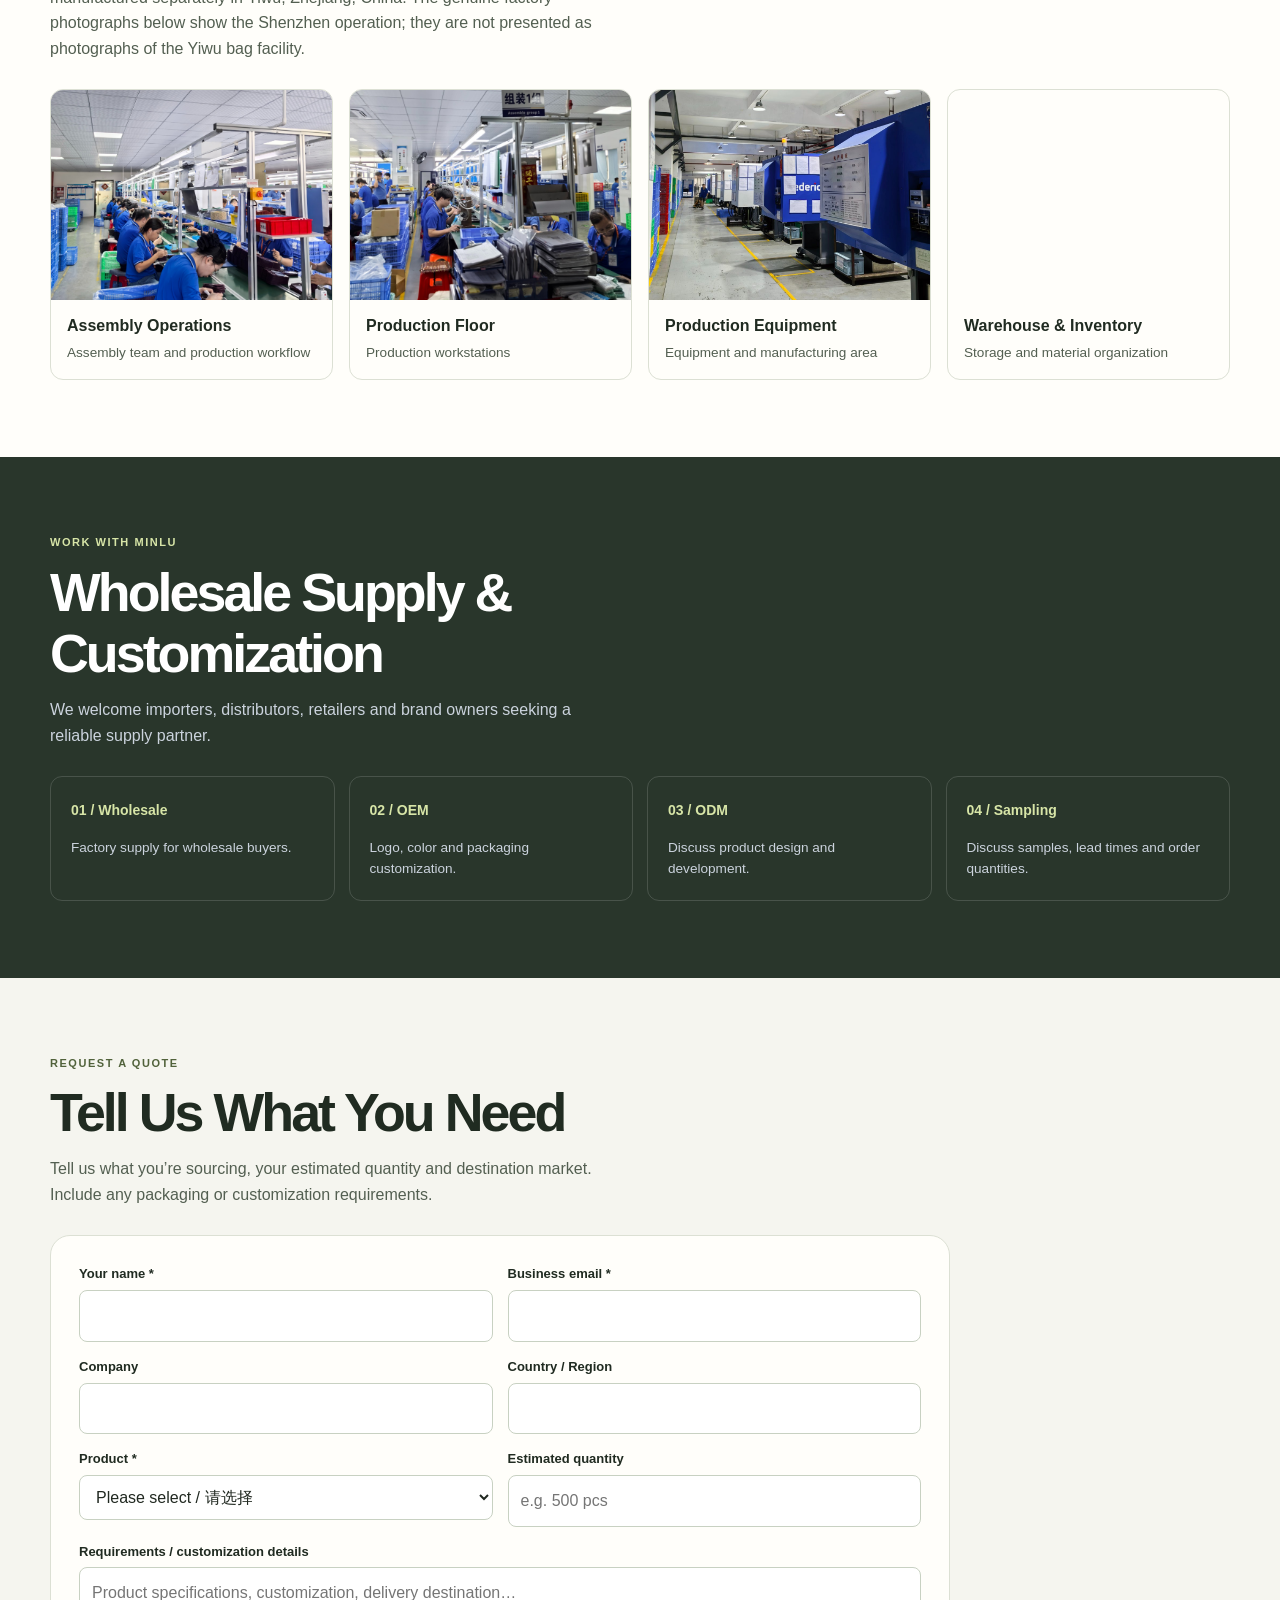
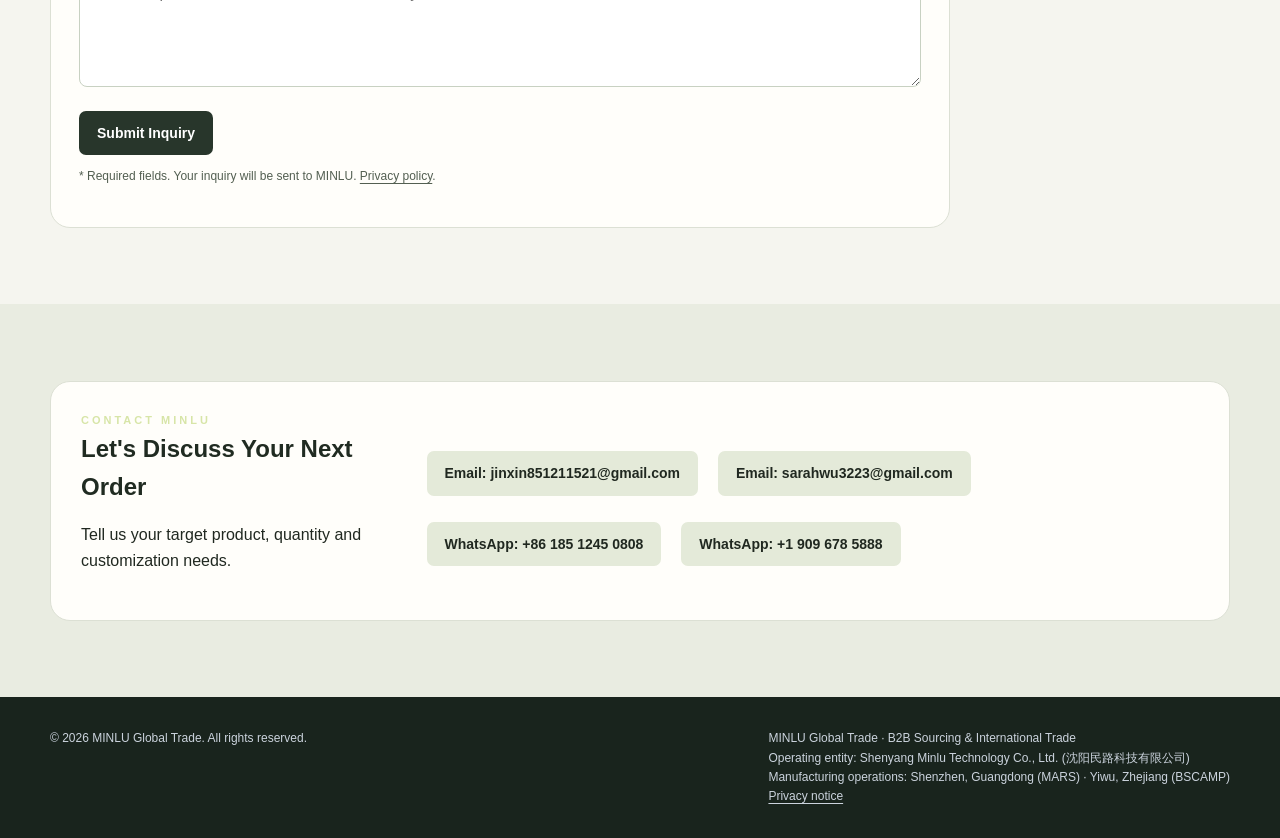
==== commit 88392e34: "Correct MARS Ultra 49mm listing to include matching band" ====
--- a/index.html
+++ b/index.html
@@ -123,7 +123,7 @@
 <div class="product-info"><span class="tag">Aluminum-Foil Insulation Lining</span><span class="tag">Reinforced Webbing Handles</span><span class="tag">Multiple Colors</span><span class="tag">Camping / Picnic</span><span class="tag">Wholesale</span><span class="tag">OEM / ODM</span></div>
 <p class="note"><span class="en">This listing presents the product appearance, aluminum-foil lining, carry-handle construction and available color options. Please contact us to confirm model-specific capacity, dimensions, outer-fabric composition, insulation performance, MOQ and lead time.</span><span class="zh">本页面展示产品外观、铝箔内胆、提手结构及颜色款式。具体型号容量、尺寸、外层面料成分、保温性能、起订量及交期请联系确认。</span></p>
 </div>
-<div class="product-block" id="watch-cases"><div class="product-title"><div><h3><span class="en">MARS Ultra 49mm Protective Case</span><span class="zh">MARS Ultra 49mm 苹果手表保护壳</span></h3><p><span class="en">TPU Construction · Precision Fit · Impact-Resistant Design</span><span class="zh">TPU结构 · 精密贴合 · 抗冲击设计</span></p></div><a class="btn product-quote" href="#inquiry" data-product="MARS Ultra 49mm Protective Case"><span class="en">Request a quote</span><span class="zh">询问该产品</span></a></div><div class="gallery">
+<div class="product-block" id="watch-cases"><div class="product-title"><div><h3><span class="en">MARS Ultra 49mm Protective Case with Band</span><span class="zh">MARS Ultra 49mm 苹果手表保护壳套装（含表带）</span></h3><p><span class="en">TPU Construction · Precision Fit · Impact-Resistant Design</span><span class="zh">TPU结构 · 精密贴合 · 抗冲击设计</span></p></div><a class="btn product-quote" href="#inquiry" data-product="MARS Ultra 49mm Protective Case with Band"><span class="en">Request a quote</span><span class="zh">询问该产品</span></a></div><div class="gallery">
 <figure><img loading="lazy" decoding="async" class="contain" src="watch-case-main.jpg" alt="Apple Watch Ultra protective case main product image"><figcaption><span class="en">Black and gold protective case</span><span class="zh">黑金款保护壳</span></figcaption></figure>
 <figure><img loading="lazy" decoding="async" src="watch-case-protection.jpg" alt="Protective case drop protection product image"><figcaption><span class="en">Rugged protective design</span><span class="zh">坚固防护设计</span></figcaption></figure>
 <figure><img loading="lazy" decoding="async" src="watch-case-dust.jpg" alt="Protective case dust protection product image"><figcaption><span class="en">Product feature presentation</span><span class="zh">产品功能展示</span></figcaption></figure>
@@ -133,13 +133,13 @@
 </div>
 <div class="spec-grid">
   <div class="spec-card"><span class="spec-label">COMPATIBILITY / 适配型号</span><strong>49mm Ultra Series</strong><p><span class="en">Apple Watch Ultra, Ultra 2, Ultra 3 and Ultra 4 (49mm versions).</span><span class="zh">适配 Apple Watch Ultra、Ultra 2、Ultra 3、Ultra 4 的49mm版本。</span></p></div>
-  <div class="spec-card"><span class="spec-label">CONSTRUCTION / 产品结构</span><strong>TPU Protective Case</strong><p><span class="en">Precision-fit structure with impact-resistant design.</span><span class="zh">TPU保护壳结构，精密贴合，具备抗冲击设计。</span></p></div>
+  <div class="spec-card"><span class="spec-label">CONSTRUCTION / 产品结构</span><strong>TPU Protective Case + Band</strong><p><span class="en">Includes a matching band. Precision-fit structure with impact-resistant design.</span><span class="zh">TPU保护壳结构，精密贴合，具备抗冲击设计。</span></p></div>
   <div class="spec-card"><span class="spec-label">STANDARD COLOURS / 标准色</span><strong>MOQ 500 pcs</strong><p><span class="en">500 pieces total across mixed standard colours.</span><span class="zh">标准颜色可混色，总起订量500件。</span></p></div>
   <div class="spec-card"><span class="spec-label">CUSTOM COLOURS / 定制颜色</span><strong>MOQ 5,000 pcs</strong><p><span class="en">OEM/ODM and custom-colour projects can be discussed.</span><span class="zh">支持OEM/ODM合作及定制颜色项目沟通。</span></p></div>
 </div>
 <div class="patent-note"><b><span class="en">Intellectual-property status:</span><span class="zh">知识产权状态：</span></b> <span class="en">U.S. design patent application No. 30/807,133, filed October 15, 2026. The application is pending and has not been granted.</span><span class="zh">美国外观设计专利申请，申请号30/807,133，提交日期为2026年10月15日。目前申请尚未授权，不应表述为已获专利。</span></div>
 <div class="product-info"><span class="tag">MARS Ultra 49mm</span><span class="tag">Ultra / Ultra 2 / Ultra 3 / Ultra 4</span><span class="tag">TPU</span><span class="tag">Wholesale · OEM / ODM</span></div>
-<p class="note"><span class="en">Protective case only; Apple Watch is not included. Compatibility refers to the 49mm versions listed above.</span><span class="zh">本产品仅为保护壳，不包含Apple Watch手表。适配范围为上述型号的49mm版本。</span></p></div>
+<p class="note"><span class="en">Protective case with matching band; Apple Watch device is not included. This is a third-party compatible accessory. Compatibility refers to the 49mm versions listed above.</span><span class="zh">本产品包含保护壳及配套表带，不包含Apple Watch手表本体。本产品为第三方兼容配件。适配范围为上述型号的49mm版本。</span></p></div>
 </div></section>
 <section id="factory"><div class="wrap"><div class="section-head"><div class="eyebrow">MANUFACTURING & PRODUCTION</div><h2><span class="en">Manufacturing Operations in Shenzhen &amp; Yiwu</span><span class="zh">深圳与义乌的产品生产运营</span></h2><p><span class="en">MARS Apple Watch protective-case production operations are based in Shenzhen, Guangdong, China. BSCAMP outdoor storage bags are manufactured separately in Yiwu, Zhejiang, China. The genuine factory photographs below show the Shenzhen operation; they are not presented as photographs of the Yiwu bag facility.</span><span class="zh">MARS苹果手表保护壳的生产运营位于中国广东深圳；BSCAMP户外收纳包则在中国浙江义乌独立生产。以下真实工厂照片展示的是深圳生产现场，并非义乌收纳包工厂的照片。</span></p></div><div class="factory-grid">
 <div class="factory-card"><img loading="lazy" decoding="async" src="factory-assembly-line.jpg" alt="Factory assembly line"><div><b><span class="en">Assembly Operations</span><span class="zh">产品装配作业</span></b><p><span class="en">Assembly team and production workflow</span><span class="zh">装配团队及生产流程</span></p></div></div>
@@ -148,7 +148,7 @@
 <div class="factory-card"><img loading="lazy" decoding="async" src="factory-warehouse.jpg" alt="Factory warehouse"><div><b><span class="en">Warehouse & Inventory</span><span class="zh">仓储与库存</span></b><p><span class="en">Storage and material organization</span><span class="zh">仓储及物料管理</span></p></div></div>
 </div></div></section>
 <section class="capabilities" id="custom"><div class="wrap"><div class="section-head"><div class="eyebrow">WORK WITH MINLU</div><h2><span class="en">Wholesale Supply & Customization</span><span class="zh">批发供货与定制合作</span></h2><p><span class="en">We welcome importers, distributors, retailers and brand owners seeking a reliable supply partner.</span><span class="zh">欢迎进口商、经销商、零售商及品牌客户洽谈供货与定制合作。</span></p></div><div class="cap-grid"><div class="cap"><strong>01 / Wholesale</strong><p><span class="en">Factory supply for wholesale buyers.</span><span class="zh">面向批发采购商供货。</span></p></div><div class="cap"><strong>02 / OEM</strong><p><span class="en">Logo, color and packaging customization.</span><span class="zh">支持 Logo、颜色及包装定制。</span></p></div><div class="cap"><strong>03 / ODM</strong><p><span class="en">Discuss product design and development.</span><span class="zh">支持产品设计与开发需求沟通。</span></p></div><div class="cap"><strong>04 / Sampling</strong><p><span class="en">Discuss samples, lead times and order quantities.</span><span class="zh">可沟通样品、交期及采购数量。</span></p></div></div></div></section>
-<section class="inquiry" id="inquiry"><div class="wrap"><div class="section-head"><div class="eyebrow">REQUEST A QUOTE</div><h2><span class="en">Tell Us What You Need</span><span class="zh">提交您的采购需求</span></h2><p><span class="en">Tell us what you’re sourcing, your estimated quantity and destination market. Include any packaging or customization requirements.</span><span class="zh">请填写意向产品、预计采购数量和目的市场。如有包装或定制需求，也可以一并说明。</span></p></div><div class="inquiry-card"><form id="quoteForm" action="https://formspree.io/f/xrpqzlgv" method="POST"><div class="inquiry-grid"><div class="inquiry-field"><label for="q-name"><span class="en">Your name *</span><span class="zh">姓名 *</span></label><input id="q-name" name="name" autocomplete="name" required></div><div class="inquiry-field"><label for="q-email"><span class="en">Business email *</span><span class="zh">联系邮箱 *</span></label><input id="q-email" name="email" type="email" autocomplete="email" required></div><div class="inquiry-field"><label for="q-company"><span class="en">Company</span><span class="zh">公司名称</span></label><input id="q-company" name="company" autocomplete="organization"></div><div class="inquiry-field"><label for="q-country"><span class="en">Country / Region</span><span class="zh">国家 / 地区</span></label><input id="q-country" name="country" autocomplete="country-name"></div><div class="inquiry-field"><label for="q-product"><span class="en">Product *</span><span class="zh">感兴趣的产品 *</span></label><input type="hidden" name="_subject" value="New MINLU website inquiry"><select id="q-product" name="product" required><option value="">Please select / 请选择</option><option>BSCAMP Outdoor Storage Bags (22L / 30L / 42L / 56L)</option><option>Outdoor Cooler Bag</option><option>Aluminum-Foil-Lined Outdoor Cooler Bag</option><option>MARS Ultra 49mm Protective Case</option><option>Other / OEM / ODM Project</option></select></div><div class="inquiry-field"><label for="q-quantity"><span class="en">Estimated quantity</span><span class="zh">预计采购数量</span></label><input id="q-quantity" name="quantity" placeholder="e.g. 500 pcs"></div><div class="inquiry-field full"><label for="q-message"><span class="en">Requirements / customization details</span><span class="zh">采购需求 / 定制要求</span></label><textarea id="q-message" name="message" placeholder="Product specifications, customization, delivery destination…"></textarea></div></div><button class="btn inquiry-submit" type="submit"><span class="en">Submit Inquiry</span><span class="zh">提交询价</span></button><p class="inquiry-hint"><span class="en">* Required fields. Your inquiry will be sent to MINLU. <a href="privacy.html">Privacy policy</a>.</span><span class="zh">* 为必填项。询盘将发送至 MINLU。<a href="privacy.html">隐私政策</a>。</span></p><p id="inquiryStatus" class="inquiry-hint" role="status" aria-live="polite"></p></form></div></div></section><section class="contact" id="contact"><div class="wrap contact-box"><div><div class="eyebrow">CONTACT MINLU</div><h2><span class="en">Let's Discuss Your Next Order</span><span class="zh">期待与您洽谈下一笔订单</span></h2><p><span class="en">Tell us your target product, quantity and customization needs.</span><span class="zh">请告诉我们您需要的产品、采购数量及定制要求。</span></p></div><div style="display:flex;flex-wrap:wrap;gap:10px;align-items:center"><a class="btn" href="mailto:jinxin851211521@gmail.com">Email: jinxin851211521@gmail.com</a><a class="btn" href="mailto:sarahwu3223@gmail.com">Email: sarahwu3223@gmail.com</a><a class="btn" href="https://wa.me/8618512450808" target="_blank" rel="noopener">WhatsApp: +86 185 1245 0808</a><a class="btn" href="https://wa.me/19096785888" target="_blank" rel="noopener">WhatsApp: +1 909 678 5888</a></div></div></section>
+<section class="inquiry" id="inquiry"><div class="wrap"><div class="section-head"><div class="eyebrow">REQUEST A QUOTE</div><h2><span class="en">Tell Us What You Need</span><span class="zh">提交您的采购需求</span></h2><p><span class="en">Tell us what you’re sourcing, your estimated quantity and destination market. Include any packaging or customization requirements.</span><span class="zh">请填写意向产品、预计采购数量和目的市场。如有包装或定制需求，也可以一并说明。</span></p></div><div class="inquiry-card"><form id="quoteForm" action="https://formspree.io/f/xrpqzlgv" method="POST"><div class="inquiry-grid"><div class="inquiry-field"><label for="q-name"><span class="en">Your name *</span><span class="zh">姓名 *</span></label><input id="q-name" name="name" autocomplete="name" required></div><div class="inquiry-field"><label for="q-email"><span class="en">Business email *</span><span class="zh">联系邮箱 *</span></label><input id="q-email" name="email" type="email" autocomplete="email" required></div><div class="inquiry-field"><label for="q-company"><span class="en">Company</span><span class="zh">公司名称</span></label><input id="q-company" name="company" autocomplete="organization"></div><div class="inquiry-field"><label for="q-country"><span class="en">Country / Region</span><span class="zh">国家 / 地区</span></label><input id="q-country" name="country" autocomplete="country-name"></div><div class="inquiry-field"><label for="q-product"><span class="en">Product *</span><span class="zh">感兴趣的产品 *</span></label><input type="hidden" name="_subject" value="New MINLU website inquiry"><select id="q-product" name="product" required><option value="">Please select / 请选择</option><option>BSCAMP Outdoor Storage Bags (22L / 30L / 42L / 56L)</option><option>Outdoor Cooler Bag</option><option>Aluminum-Foil-Lined Outdoor Cooler Bag</option><option>MARS Ultra 49mm Protective Case with Band</option><option>Other / OEM / ODM Project</option></select></div><div class="inquiry-field"><label for="q-quantity"><span class="en">Estimated quantity</span><span class="zh">预计采购数量</span></label><input id="q-quantity" name="quantity" placeholder="e.g. 500 pcs"></div><div class="inquiry-field full"><label for="q-message"><span class="en">Requirements / customization details</span><span class="zh">采购需求 / 定制要求</span></label><textarea id="q-message" name="message" placeholder="Product specifications, customization, delivery destination…"></textarea></div></div><button class="btn inquiry-submit" type="submit"><span class="en">Submit Inquiry</span><span class="zh">提交询价</span></button><p class="inquiry-hint"><span class="en">* Required fields. Your inquiry will be sent to MINLU. <a href="privacy.html">Privacy policy</a>.</span><span class="zh">* 为必填项。询盘将发送至 MINLU。<a href="privacy.html">隐私政策</a>。</span></p><p id="inquiryStatus" class="inquiry-hint" role="status" aria-live="polite"></p></form></div></div></section><section class="contact" id="contact"><div class="wrap contact-box"><div><div class="eyebrow">CONTACT MINLU</div><h2><span class="en">Let's Discuss Your Next Order</span><span class="zh">期待与您洽谈下一笔订单</span></h2><p><span class="en">Tell us your target product, quantity and customization needs.</span><span class="zh">请告诉我们您需要的产品、采购数量及定制要求。</span></p></div><div style="display:flex;flex-wrap:wrap;gap:10px;align-items:center"><a class="btn" href="mailto:jinxin851211521@gmail.com">Email: jinxin851211521@gmail.com</a><a class="btn" href="mailto:sarahwu3223@gmail.com">Email: sarahwu3223@gmail.com</a><a class="btn" href="https://wa.me/8618512450808" target="_blank" rel="noopener">WhatsApp: +86 185 1245 0808</a><a class="btn" href="https://wa.me/19096785888" target="_blank" rel="noopener">WhatsApp: +1 909 678 5888</a></div></div></section>
 </main><footer><div class="wrap"><span>© <span id="year"></span> MINLU Global Trade. All rights reserved.</span><span>MINLU Global Trade · B2B Sourcing &amp; International Trade<br>Operating entity: Shenyang Minlu Technology Co., Ltd. (沈阳民路科技有限公司)<br>Manufacturing operations: Shenzhen, Guangdong (MARS) · Yiwu, Zhejiang (BSCAMP)<br><a href="privacy.html"><span class="en">Privacy notice</span><span class="zh">隐私声明</span></a></span></div></footer>
 <script>
 function toggleLang(){document.body.classList.toggle('cn');document.documentElement.lang=document.body.classList.contains('cn')?'zh-CN':'en'}
--- a/minlu-design.css
+++ b/minlu-design.css
@@ -67,7 +67,7 @@
 .section-head h2 { font-size: clamp(2rem, 4.2vw, 4rem); letter-spacing: -.055em; font-weight: 690; }
 .section-head .eyebrow { color: var(--accent); letter-spacing: .14em; }
 .section-head p { max-width: 62ch; }
-.product-jumps { display: grid; grid-template-columns: repeat(3, minmax(0, 1fr)); gap: 16px; }
+.product-jumps { display: grid; grid-template-columns: repeat(auto-fit, minmax(245px, 1fr)); gap: 16px; }
 .product-jump {
   display: grid;
   grid-template-columns: 82px minmax(0, 1fr) auto;
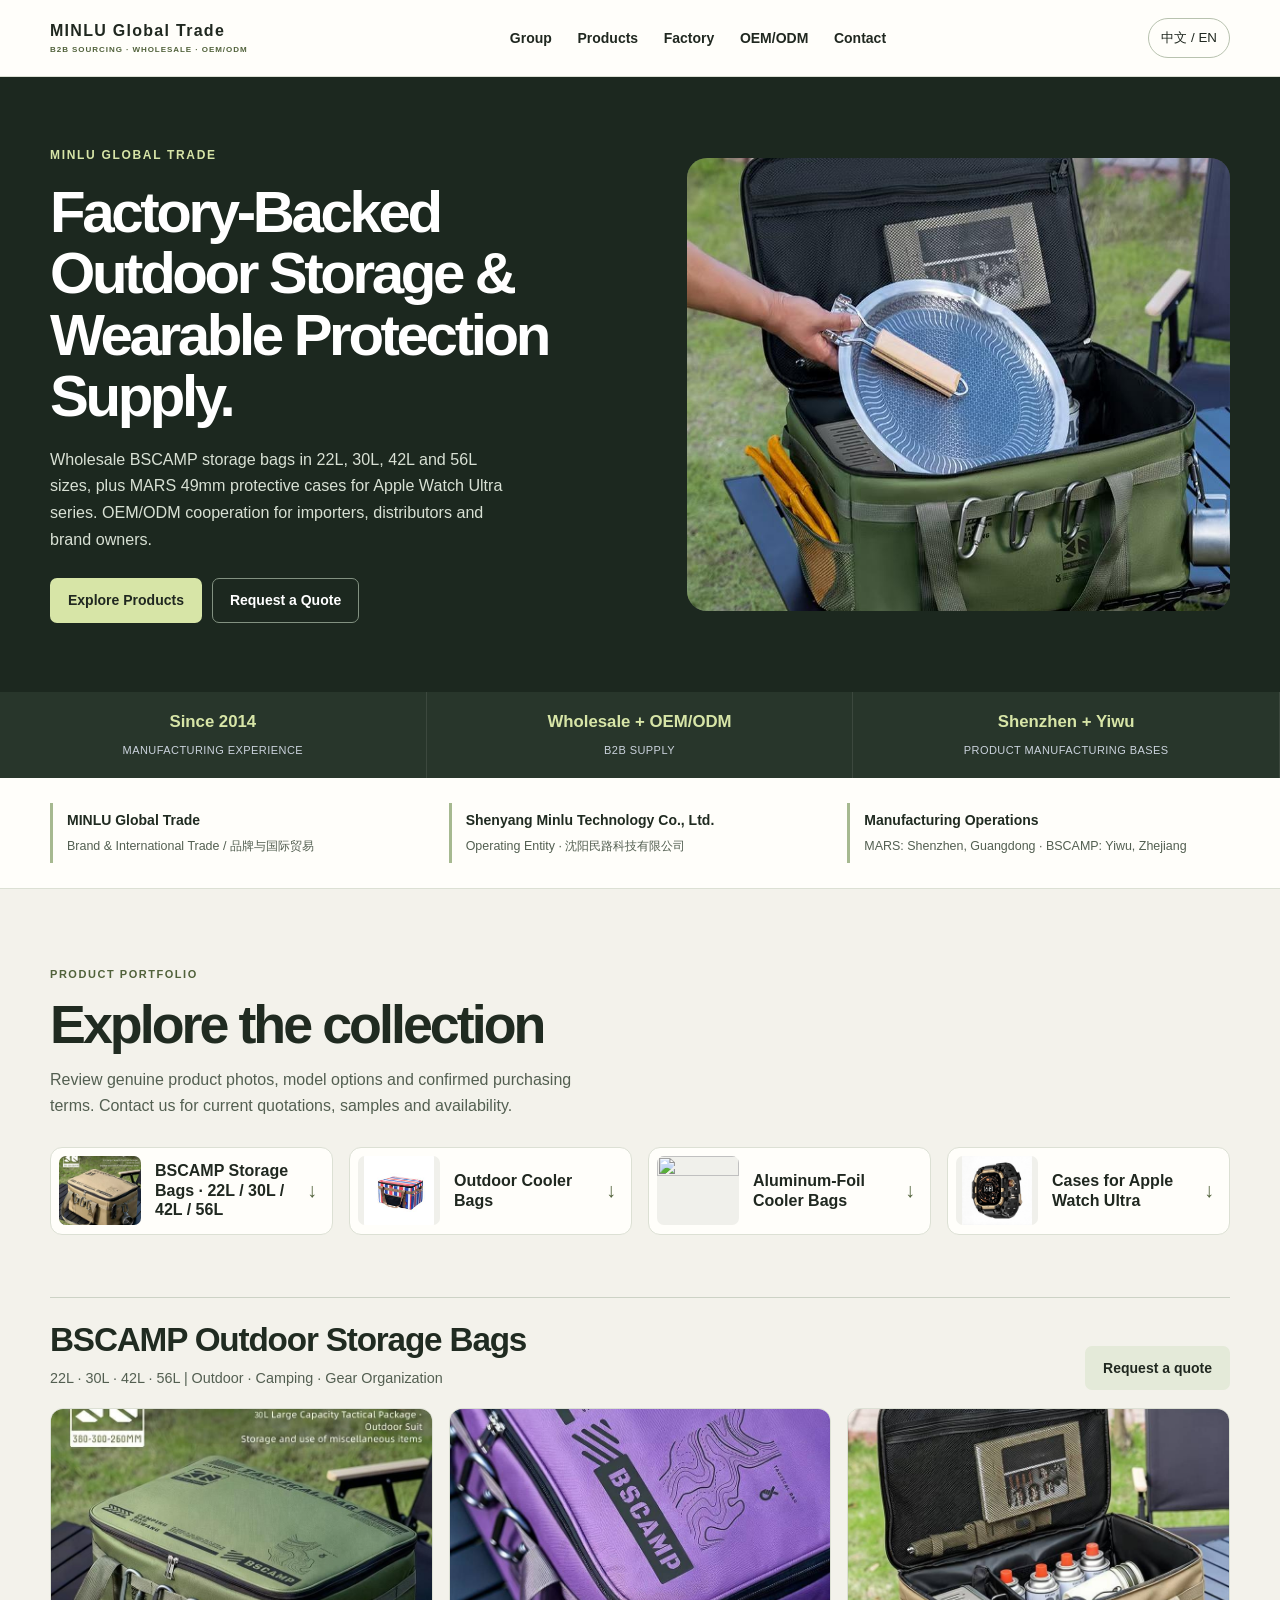
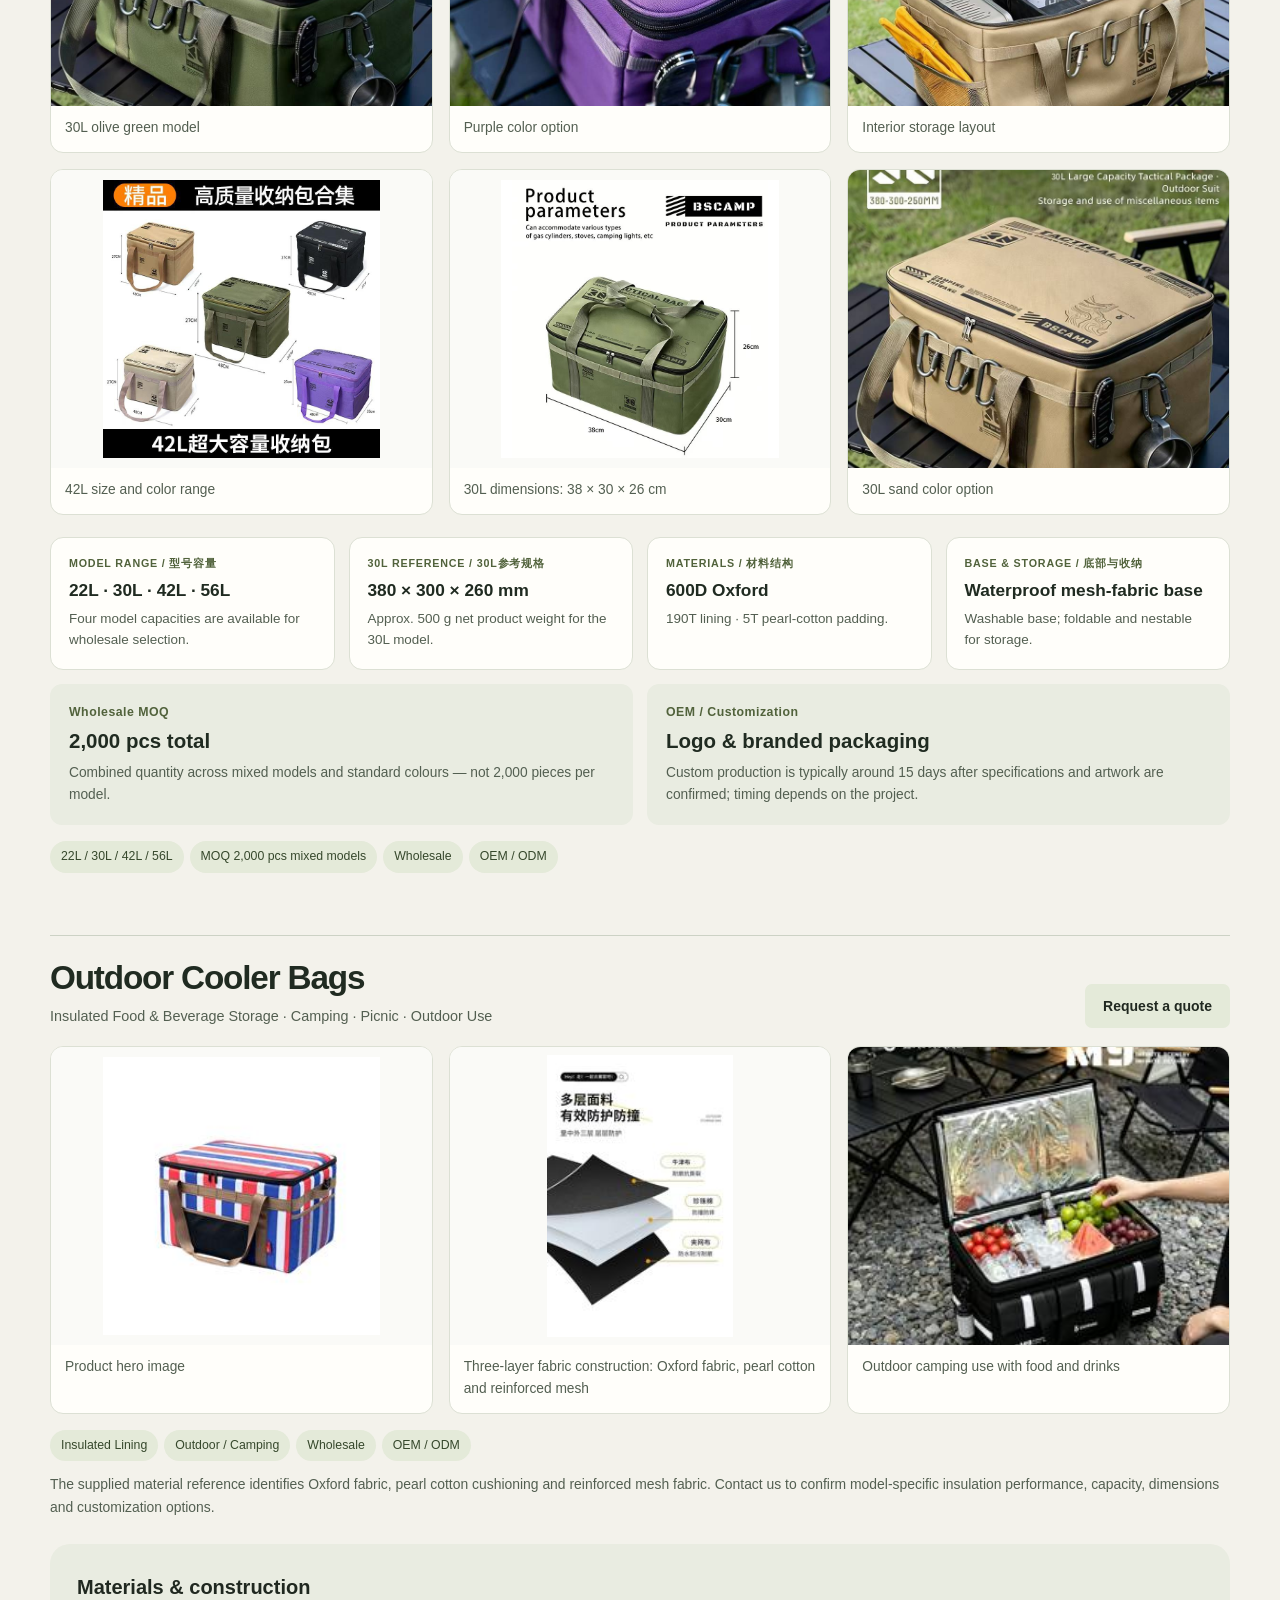
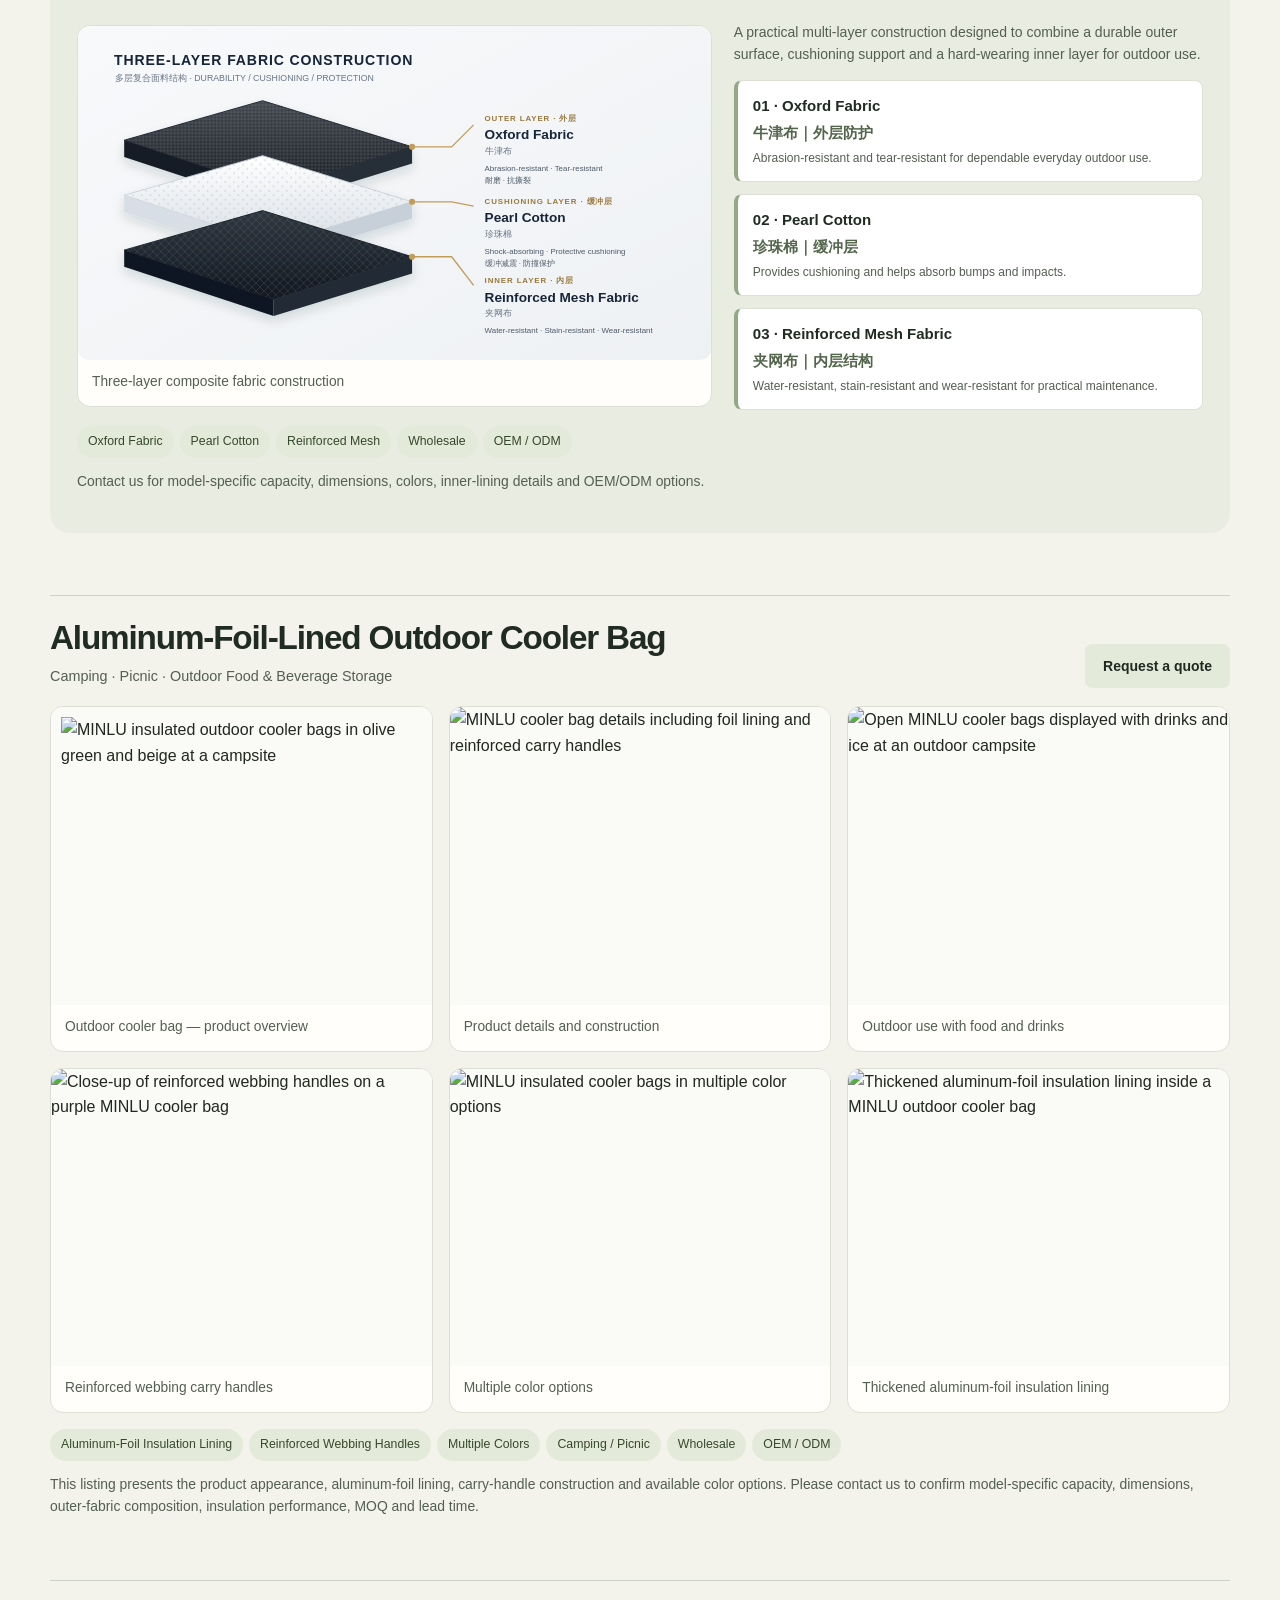
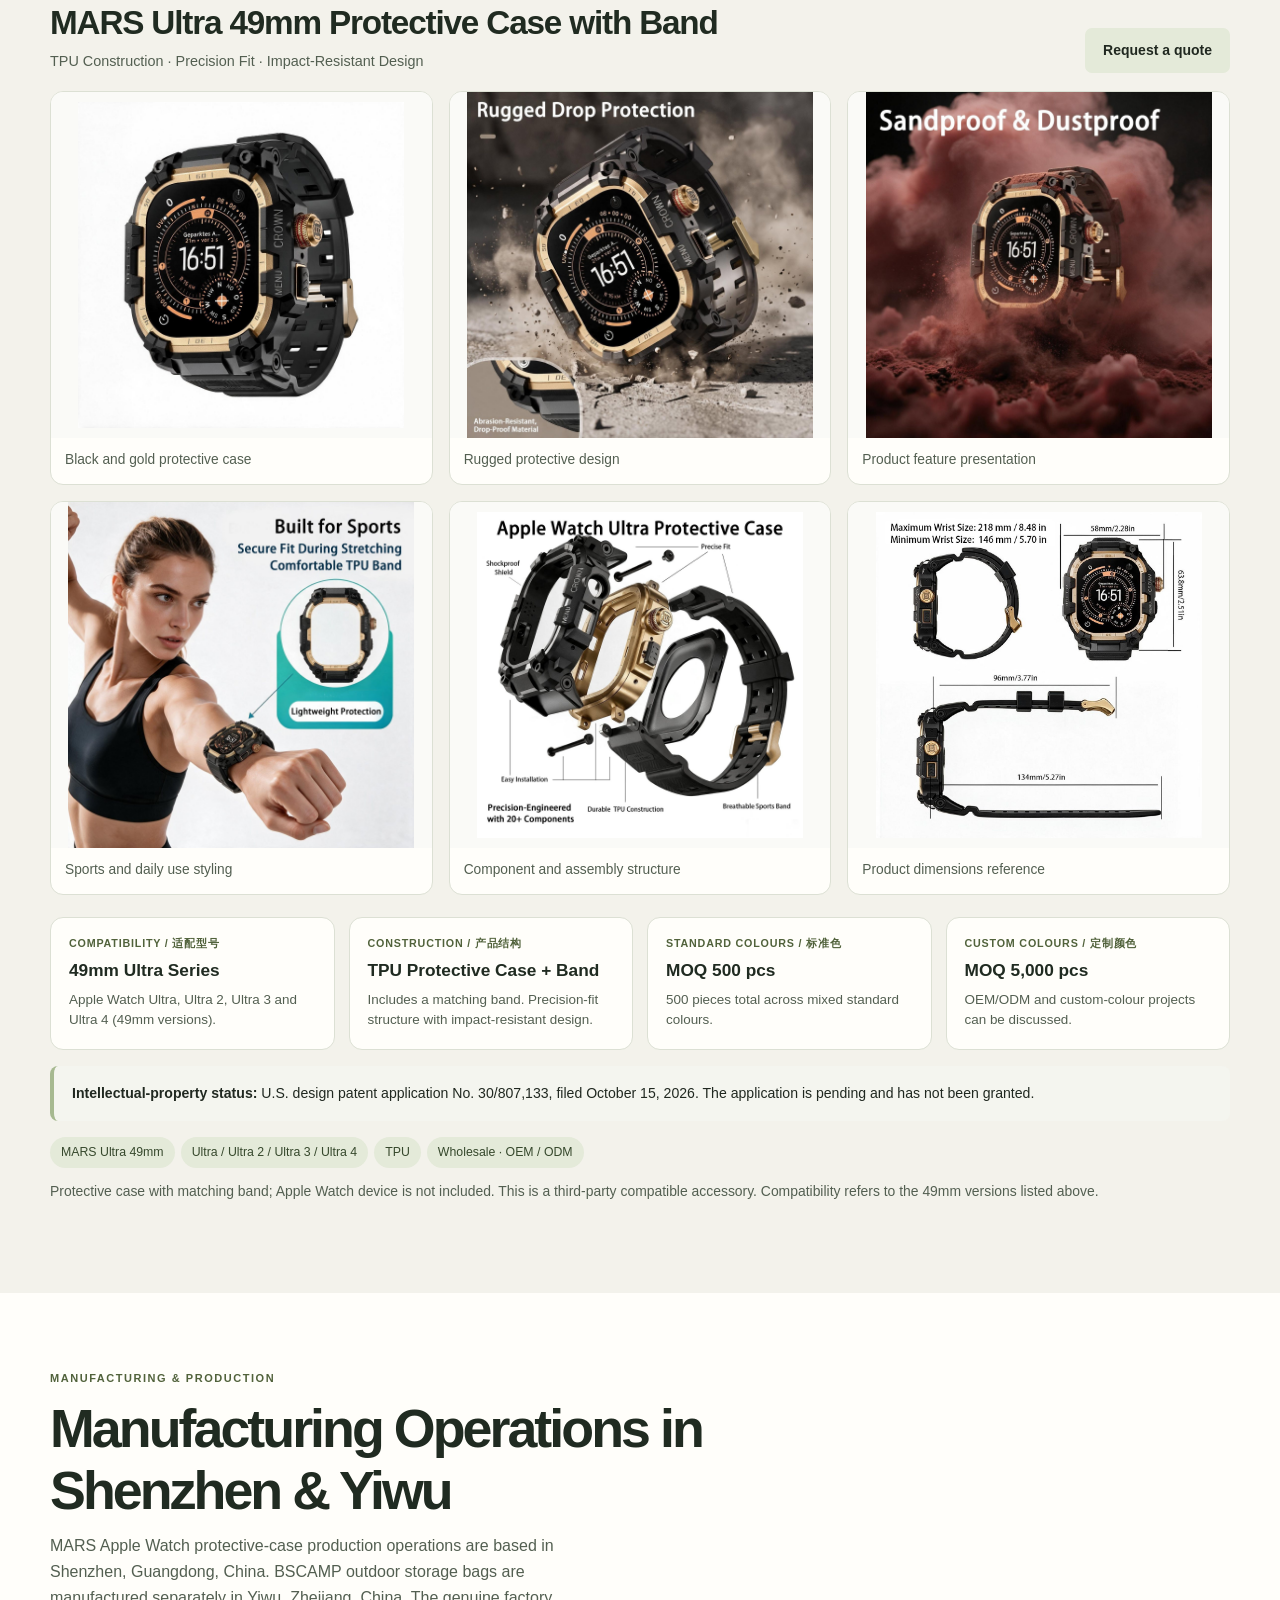
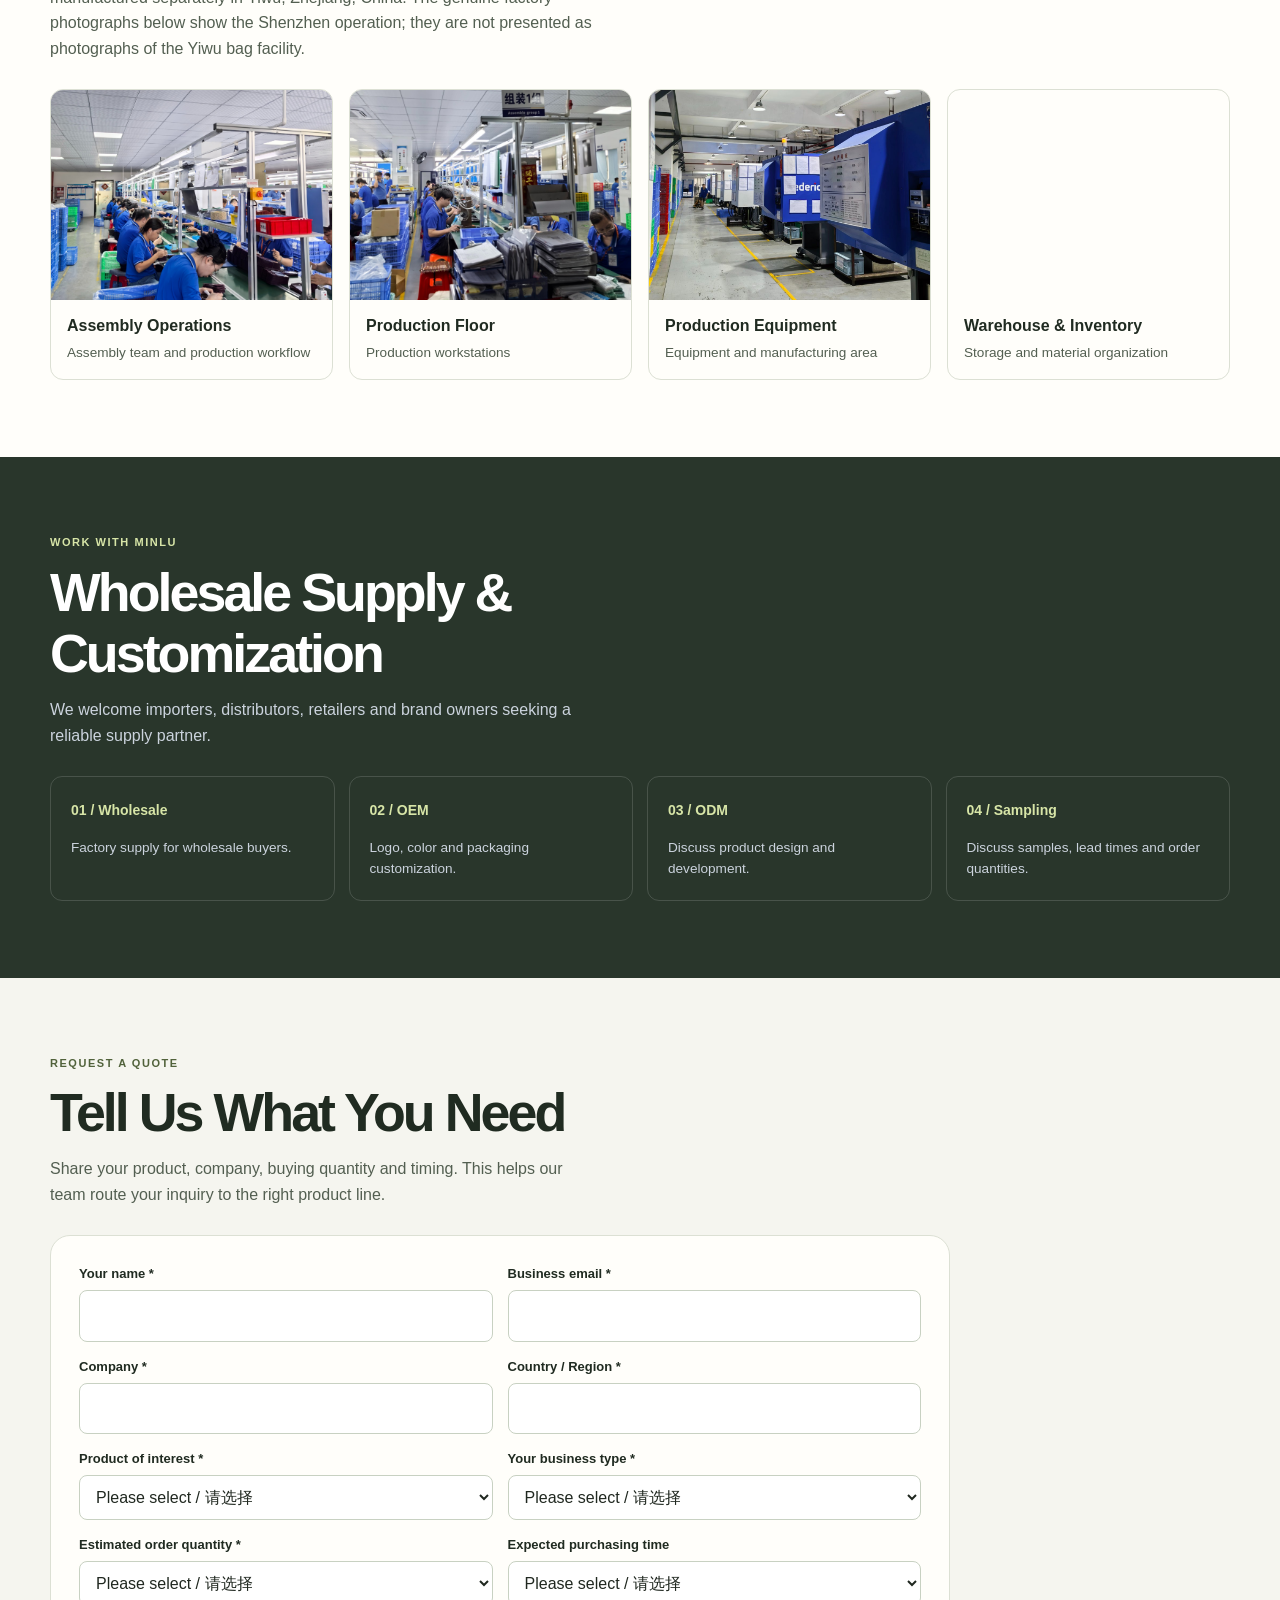
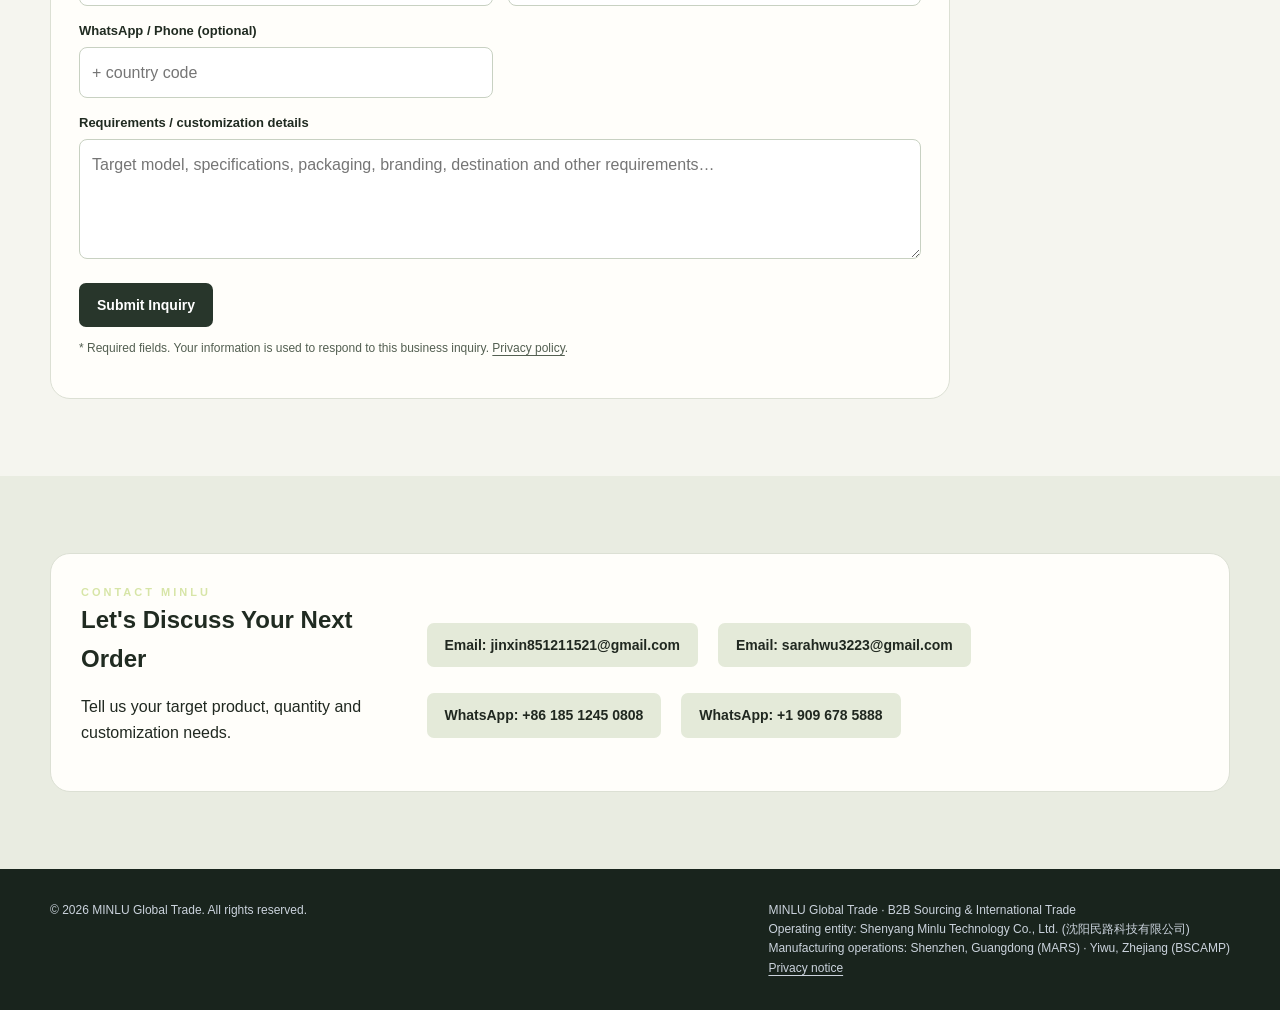
==== commit 6ff262c1: "Upgrade MINLU inquiry form with buyer qualification and product routing fields" ====
--- a/index.html
+++ b/index.html
@@ -148,18 +148,29 @@
 <div class="factory-card"><img loading="lazy" decoding="async" src="factory-warehouse.jpg" alt="Factory warehouse"><div><b><span class="en">Warehouse & Inventory</span><span class="zh">仓储与库存</span></b><p><span class="en">Storage and material organization</span><span class="zh">仓储及物料管理</span></p></div></div>
 </div></div></section>
 <section class="capabilities" id="custom"><div class="wrap"><div class="section-head"><div class="eyebrow">WORK WITH MINLU</div><h2><span class="en">Wholesale Supply & Customization</span><span class="zh">批发供货与定制合作</span></h2><p><span class="en">We welcome importers, distributors, retailers and brand owners seeking a reliable supply partner.</span><span class="zh">欢迎进口商、经销商、零售商及品牌客户洽谈供货与定制合作。</span></p></div><div class="cap-grid"><div class="cap"><strong>01 / Wholesale</strong><p><span class="en">Factory supply for wholesale buyers.</span><span class="zh">面向批发采购商供货。</span></p></div><div class="cap"><strong>02 / OEM</strong><p><span class="en">Logo, color and packaging customization.</span><span class="zh">支持 Logo、颜色及包装定制。</span></p></div><div class="cap"><strong>03 / ODM</strong><p><span class="en">Discuss product design and development.</span><span class="zh">支持产品设计与开发需求沟通。</span></p></div><div class="cap"><strong>04 / Sampling</strong><p><span class="en">Discuss samples, lead times and order quantities.</span><span class="zh">可沟通样品、交期及采购数量。</span></p></div></div></div></section>
-<section class="inquiry" id="inquiry"><div class="wrap"><div class="section-head"><div class="eyebrow">REQUEST A QUOTE</div><h2><span class="en">Tell Us What You Need</span><span class="zh">提交您的采购需求</span></h2><p><span class="en">Tell us what you’re sourcing, your estimated quantity and destination market. Include any packaging or customization requirements.</span><span class="zh">请填写意向产品、预计采购数量和目的市场。如有包装或定制需求，也可以一并说明。</span></p></div><div class="inquiry-card"><form id="quoteForm" action="https://formspree.io/f/xrpqzlgv" method="POST"><div class="inquiry-grid"><div class="inquiry-field"><label for="q-name"><span class="en">Your name *</span><span class="zh">姓名 *</span></label><input id="q-name" name="name" autocomplete="name" required></div><div class="inquiry-field"><label for="q-email"><span class="en">Business email *</span><span class="zh">联系邮箱 *</span></label><input id="q-email" name="email" type="email" autocomplete="email" required></div><div class="inquiry-field"><label for="q-company"><span class="en">Company</span><span class="zh">公司名称</span></label><input id="q-company" name="company" autocomplete="organization"></div><div class="inquiry-field"><label for="q-country"><span class="en">Country / Region</span><span class="zh">国家 / 地区</span></label><input id="q-country" name="country" autocomplete="country-name"></div><div class="inquiry-field"><label for="q-product"><span class="en">Product *</span><span class="zh">感兴趣的产品 *</span></label><input type="hidden" name="_subject" value="New MINLU website inquiry"><select id="q-product" name="product" required><option value="">Please select / 请选择</option><option>BSCAMP Outdoor Storage Bags (22L / 30L / 42L / 56L)</option><option>Outdoor Cooler Bag</option><option>Aluminum-Foil-Lined Outdoor Cooler Bag</option><option>MARS Ultra 49mm Protective Case with Band</option><option>Other / OEM / ODM Project</option></select></div><div class="inquiry-field"><label for="q-quantity"><span class="en">Estimated quantity</span><span class="zh">预计采购数量</span></label><input id="q-quantity" name="quantity" placeholder="e.g. 500 pcs"></div><div class="inquiry-field full"><label for="q-message"><span class="en">Requirements / customization details</span><span class="zh">采购需求 / 定制要求</span></label><textarea id="q-message" name="message" placeholder="Product specifications, customization, delivery destination…"></textarea></div></div><button class="btn inquiry-submit" type="submit"><span class="en">Submit Inquiry</span><span class="zh">提交询价</span></button><p class="inquiry-hint"><span class="en">* Required fields. Your inquiry will be sent to MINLU. <a href="privacy.html">Privacy policy</a>.</span><span class="zh">* 为必填项。询盘将发送至 MINLU。<a href="privacy.html">隐私政策</a>。</span></p><p id="inquiryStatus" class="inquiry-hint" role="status" aria-live="polite"></p></form></div></div></section><section class="contact" id="contact"><div class="wrap contact-box"><div><div class="eyebrow">CONTACT MINLU</div><h2><span class="en">Let's Discuss Your Next Order</span><span class="zh">期待与您洽谈下一笔订单</span></h2><p><span class="en">Tell us your target product, quantity and customization needs.</span><span class="zh">请告诉我们您需要的产品、采购数量及定制要求。</span></p></div><div style="display:flex;flex-wrap:wrap;gap:10px;align-items:center"><a class="btn" href="mailto:jinxin851211521@gmail.com">Email: jinxin851211521@gmail.com</a><a class="btn" href="mailto:sarahwu3223@gmail.com">Email: sarahwu3223@gmail.com</a><a class="btn" href="https://wa.me/8618512450808" target="_blank" rel="noopener">WhatsApp: +86 185 1245 0808</a><a class="btn" href="https://wa.me/19096785888" target="_blank" rel="noopener">WhatsApp: +1 909 678 5888</a></div></div></section>
+<section class="inquiry" id="inquiry"><div class="wrap"><div class="section-head"><div class="eyebrow">REQUEST A QUOTE</div><h2><span class="en">Tell Us What You Need</span><span class="zh">提交您的采购需求</span></h2><p><span class="en">Share your product, company, buying quantity and timing. This helps our team route your inquiry to the right product line.</span><span class="zh">请填写产品、公司、采购数量及采购时间，帮助我们将询盘准确归入对应产品线。</span></p></div><div class="inquiry-card"><form id="quoteForm" action="https://formspree.io/f/xrpqzlgv" method="POST"><input type="hidden" name="_subject" id="q-subject" value="New MINLU website inquiry"><input type="hidden" name="product_line" id="q-product-line" value="UNCLASSIFIED"><div aria-hidden="true" style="position:absolute;left:-10000px;width:1px;height:1px;overflow:hidden"><label for="q-website">Leave this field empty</label><input id="q-website" name="_gotcha" tabindex="-1" autocomplete="off"></div><div class="inquiry-grid"><div class="inquiry-field"><label for="q-name"><span class="en">Your name *</span><span class="zh">姓名 *</span></label><input id="q-name" name="name" autocomplete="name" required></div><div class="inquiry-field"><label for="q-email"><span class="en">Business email *</span><span class="zh">商务邮箱 *</span></label><input id="q-email" name="email" type="email" autocomplete="email" required></div><div class="inquiry-field"><label for="q-company"><span class="en">Company *</span><span class="zh">公司名称 *</span></label><input id="q-company" name="company" autocomplete="organization" required></div><div class="inquiry-field"><label for="q-country"><span class="en">Country / Region *</span><span class="zh">国家 / 地区 *</span></label><input id="q-country" name="country" autocomplete="country-name" required></div><div class="inquiry-field"><label for="q-product"><span class="en">Product of interest *</span><span class="zh">意向产品 *</span></label><select id="q-product" name="product" required><option value="">Please select / 请选择</option><option value="BSCAMP Outdoor Storage Bags">BSCAMP Outdoor Storage Bags (22L / 30L / 42L / 56L)</option><option value="Outdoor Cooler Bag">Outdoor Cooler Bag</option><option value="Aluminum-Foil-Lined Outdoor Cooler Bag">Aluminum-Foil-Lined Outdoor Cooler Bag</option><option value="MARS Ultra 49mm Protective Case with Band">MARS Ultra 49mm Protective Case with Band</option><option value="Other / OEM / ODM Project">Other / OEM / ODM Project</option></select></div><div class="inquiry-field"><label for="q-buyer-type"><span class="en">Your business type *</span><span class="zh">您的业务类型 *</span></label><select id="q-buyer-type" name="buyer_type" required><option value="">Please select / 请选择</option><option value="Importer">Importer / 进口商</option><option value="Wholesaler">Wholesaler / 批发商</option><option value="Distributor">Distributor / 经销商</option><option value="Retailer">Retailer / 零售商</option><option value="Brand owner">Brand owner / 品牌方</option><option value="Other">Other / 其他</option></select></div><div class="inquiry-field"><label for="q-quantity"><span class="en">Estimated order quantity *</span><span class="zh">预计采购数量 *</span></label><select id="q-quantity" name="quantity" required><option value="">Please select / 请选择</option><option value="Under 500 pcs">Under 500 pcs / 少于500件</option><option value="500-1999 pcs">500–1,999 pcs / 500–1,999件</option><option value="2000-4999 pcs">2,000–4,999 pcs / 2,000–4,999件</option><option value="5000+ pcs">5,000+ pcs / 5,000件以上</option><option value="To be confirmed">To be confirmed / 尚未确定</option></select></div><div class="inquiry-field"><label for="q-timeline"><span class="en">Expected purchasing time</span><span class="zh">预计采购时间</span></label><select id="q-timeline" name="purchase_timeline"><option value="">Please select / 请选择</option><option value="Within 30 days">Within 30 days / 30天内</option><option value="1-3 months">1–3 months / 1–3个月</option><option value="3-6 months">3–6 months / 3–6个月</option><option value="Researching">Researching / 前期了解</option></select></div><div class="inquiry-field"><label for="q-whatsapp"><span class="en">WhatsApp / Phone (optional)</span><span class="zh">WhatsApp / 电话（选填）</span></label><input id="q-whatsapp" name="whatsapp" type="tel" autocomplete="tel" placeholder="+ country code"></div><div class="inquiry-field full"><label for="q-message"><span class="en">Requirements / customization details</span><span class="zh">采购需求 / 定制要求</span></label><textarea id="q-message" name="message" placeholder="Target model, specifications, packaging, branding, destination and other requirements…"></textarea></div></div><button class="btn inquiry-submit" type="submit"><span class="en">Submit Inquiry</span><span class="zh">提交询盘</span></button><p class="inquiry-hint"><span class="en">* Required fields. Your information is used to respond to this business inquiry. <a href="privacy.html">Privacy policy</a>.</span><span class="zh">* 为必填项。所填信息仅用于回复本次商务询盘。<a href="privacy.html">隐私政策</a>。</span></p><p id="inquiryStatus" class="inquiry-hint" role="status" aria-live="polite"></p></form></div></div></section><section class="contact" id="contact"><div class="wrap contact-box"><div><div class="eyebrow">CONTACT MINLU</div><h2><span class="en">Let's Discuss Your Next Order</span><span class="zh">期待与您洽谈下一笔订单</span></h2><p><span class="en">Tell us your target product, quantity and customization needs.</span><span class="zh">请告诉我们您需要的产品、采购数量及定制要求。</span></p></div><div style="display:flex;flex-wrap:wrap;gap:10px;align-items:center"><a class="btn" href="mailto:jinxin851211521@gmail.com">Email: jinxin851211521@gmail.com</a><a class="btn" href="mailto:sarahwu3223@gmail.com">Email: sarahwu3223@gmail.com</a><a class="btn" href="https://wa.me/8618512450808" target="_blank" rel="noopener">WhatsApp: +86 185 1245 0808</a><a class="btn" href="https://wa.me/19096785888" target="_blank" rel="noopener">WhatsApp: +1 909 678 5888</a></div></div></section>
 </main><footer><div class="wrap"><span>© <span id="year"></span> MINLU Global Trade. All rights reserved.</span><span>MINLU Global Trade · B2B Sourcing &amp; International Trade<br>Operating entity: Shenyang Minlu Technology Co., Ltd. (沈阳民路科技有限公司)<br>Manufacturing operations: Shenzhen, Guangdong (MARS) · Yiwu, Zhejiang (BSCAMP)<br><a href="privacy.html"><span class="en">Privacy notice</span><span class="zh">隐私声明</span></a></span></div></footer>
 <script>
 function toggleLang(){document.body.classList.toggle('cn');document.documentElement.lang=document.body.classList.contains('cn')?'zh-CN':'en'}
 document.getElementById('year').textContent=new Date().getFullYear();
 const quoteForm=document.getElementById('quoteForm');
 const quoteProduct=quoteForm.elements.product;
+const productLine=quoteForm.elements.product_line;
+const subjectField=document.getElementById('q-subject');
+function syncProductRouting(){
+  const v=quoteProduct.value;
+  const line=v.includes('BSCAMP')?'BSCAMP':v.includes('MARS')?'MARS':v.includes('Cooler')?'COOLER_BAG':v?'OTHER_OEM_ODM':'UNCLASSIFIED';
+  productLine.value=line;
+  subjectField.value='MINLU '+line+' inquiry - '+(v||'Product not selected');
+}
+quoteProduct.addEventListener('change',syncProductRouting);
 for (const link of document.querySelectorAll('.product-quote')) {
   link.addEventListener('click', () => {
     quoteProduct.value=link.dataset.product;
+    syncProductRouting();
   });
 }
+syncProductRouting();
 quoteForm.addEventListener('submit',async function(e){
   e.preventDefault();
   const button=quoteForm.querySelector('button[type="submit"]');
